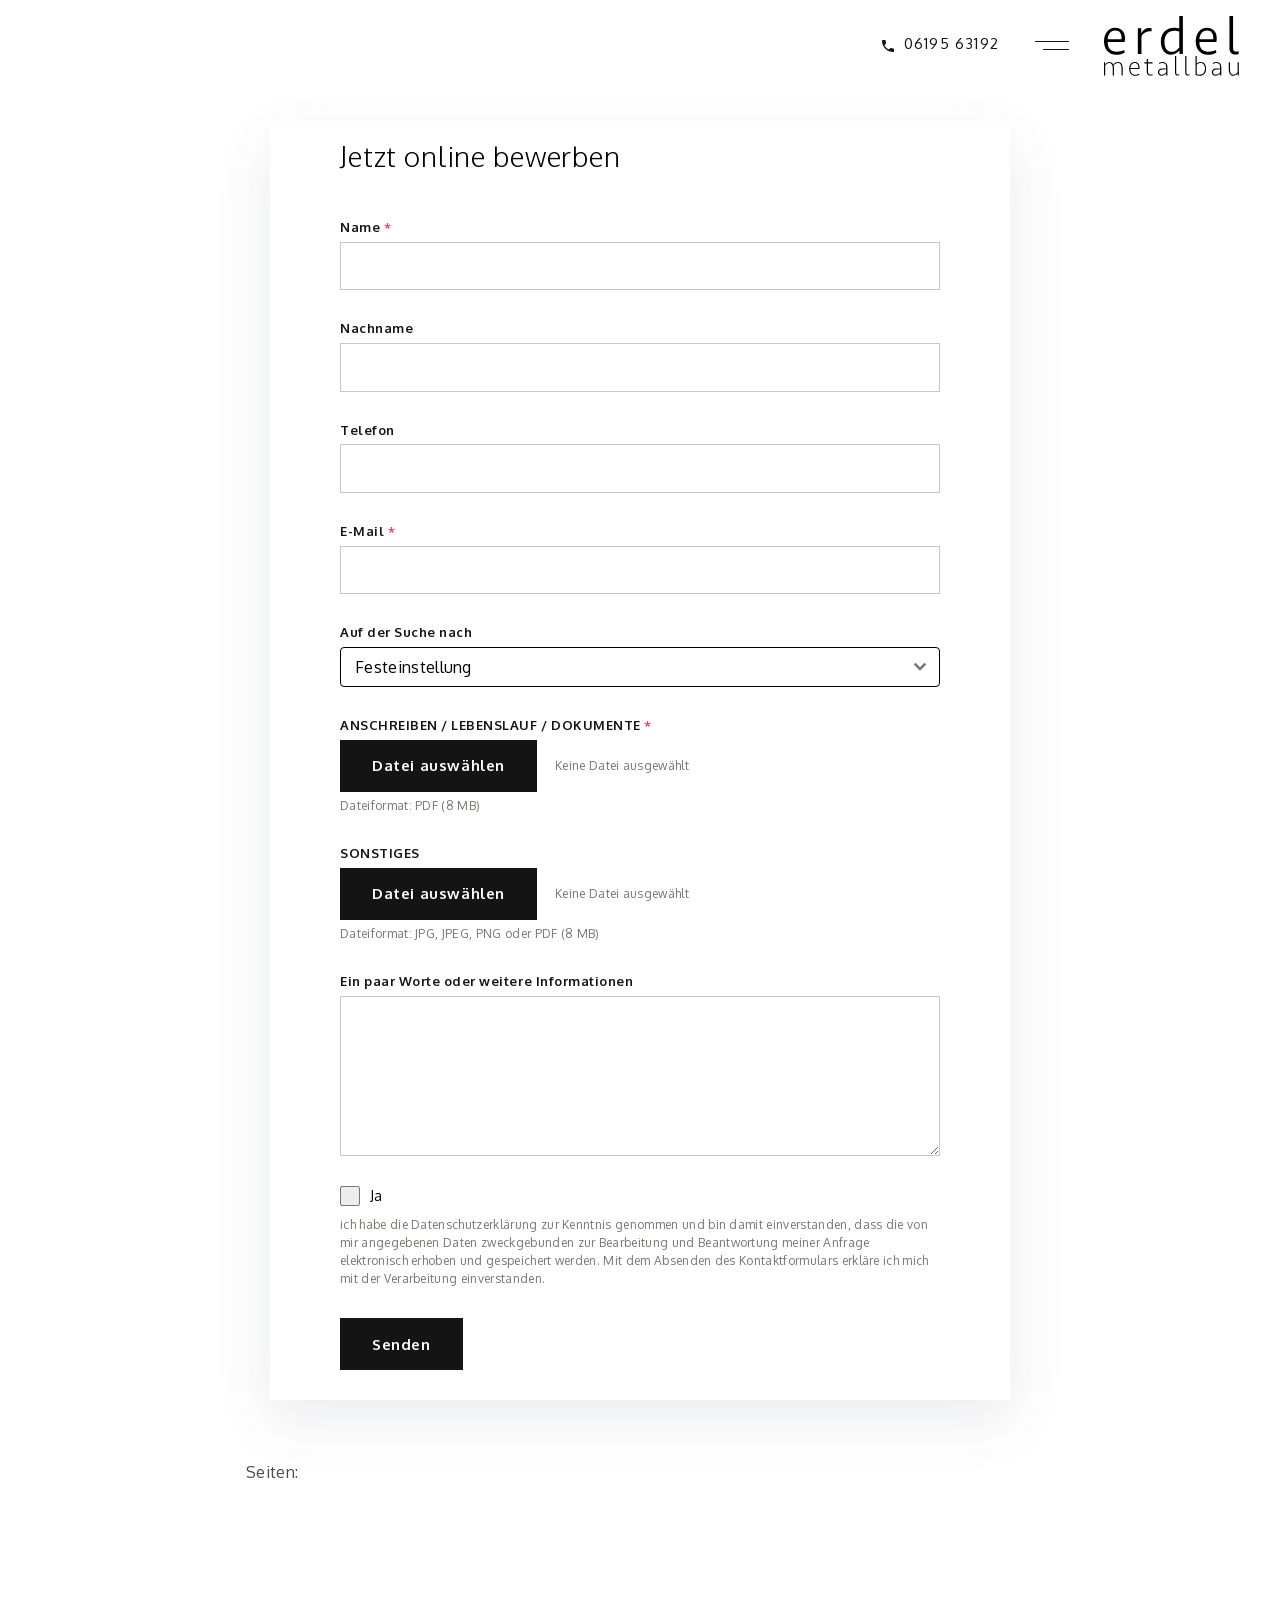
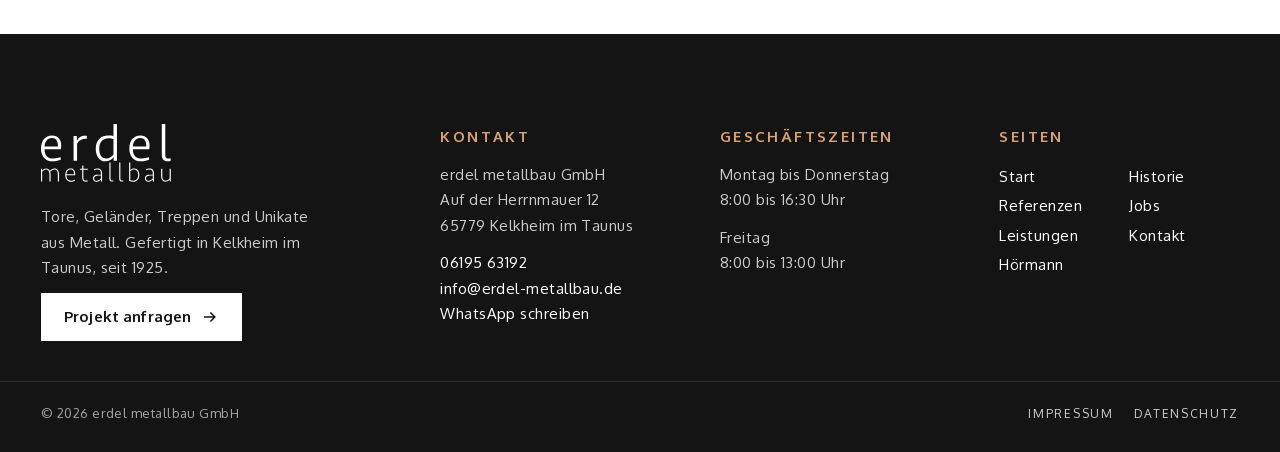
==== bewerbungsformular/index.html @ 53ce4361 "Lesbarkeit, Hover und Ladeverhalten geprüft und korrigiert - Kein Blau mehr: eigene Link-/Hoverfarbe" ====
<!doctype html>
<html lang="de">
<head>
    <meta charset="UTF-8">
    <meta name="viewport" content="width=device-width, initial-scale=1">
    <!-- Tile -->
    <!-- Favicon -->
    <link href="../favicon.ico" rel="icon" />
        <title>Bewerbungsformular &#8211; Erdel Metallbau</title>
<meta name='robots' content='noindex, nofollow' />
<style id="wp-img-auto-sizes-contain-inline-css">
img:is([sizes=auto i],[sizes^="auto," i]){contain-intrinsic-size:3000px 1500px}
/*# sourceURL=wp-img-auto-sizes-contain-inline-css */
</style>
<style id="wp-emoji-styles-inline-css">

	img.wp-smiley, img.emoji {
		display: inline !important;
		border: none !important;
		box-shadow: none !important;
		height: 1em !important;
		width: 1em !important;
		margin: 0 0.07em !important;
		vertical-align: -0.1em !important;
		background: none !important;
		padding: 0 !important;
	}
/*# sourceURL=wp-emoji-styles-inline-css */
</style>
<style id="wp-block-library-inline-css">
:root{--wp-block-synced-color:#7a00df;--wp-block-synced-color--rgb:122,0,223;--wp-bound-block-color:var(--wp-block-synced-color);--wp-editor-canvas-background:#ddd;--wp-admin-theme-color:#007cba;--wp-admin-theme-color--rgb:0,124,186;--wp-admin-theme-color-darker-10:#006ba1;--wp-admin-theme-color-darker-10--rgb:0,107,160.5;--wp-admin-theme-color-darker-20:#005a87;--wp-admin-theme-color-darker-20--rgb:0,90,135;--wp-admin-border-width-focus:2px}@media (min-resolution:192dpi){:root{--wp-admin-border-width-focus:1.5px}}.wp-element-button{cursor:pointer}:root .has-very-light-gray-background-color{background-color:#eee}:root .has-very-dark-gray-background-color{background-color:#313131}:root .has-very-light-gray-color{color:#eee}:root .has-very-dark-gray-color{color:#313131}:root .has-vivid-green-cyan-to-vivid-cyan-blue-gradient-background{background:linear-gradient(135deg,#00d084,#0693e3)}:root .has-purple-crush-gradient-background{background:linear-gradient(135deg,#34e2e4,#4721fb 50%,#ab1dfe)}:root .has-hazy-dawn-gradient-background{background:linear-gradient(135deg,#faaca8,#dad0ec)}:root .has-subdued-olive-gradient-background{background:linear-gradient(135deg,#fafae1,#67a671)}:root .has-atomic-cream-gradient-background{background:linear-gradient(135deg,#fdd79a,#004a59)}:root .has-nightshade-gradient-background{background:linear-gradient(135deg,#330968,#31cdcf)}:root .has-midnight-gradient-background{background:linear-gradient(135deg,#020381,#2874fc)}:root{--wp--preset--font-size--normal:16px;--wp--preset--font-size--huge:42px}.has-regular-font-size{font-size:1em}.has-larger-font-size{font-size:2.625em}.has-normal-font-size{font-size:var(--wp--preset--font-size--normal)}.has-huge-font-size{font-size:var(--wp--preset--font-size--huge)}:root .has-text-align-center{text-align:center}:root .has-text-align-left{text-align:left}:root .has-text-align-right{text-align:right}.has-fit-text{white-space:nowrap!important}#end-resizable-editor-section{display:none}.aligncenter{clear:both}.items-justified-left{justify-content:flex-start}.items-justified-center{justify-content:center}.items-justified-right{justify-content:flex-end}.items-justified-space-between{justify-content:space-between}.screen-reader-text{word-wrap:normal!important;border:0;clip-path:inset(50%);height:1px;margin:-1px;overflow:hidden;padding:0;position:absolute;width:1px;word-break:normal!important}.screen-reader-text:focus{background-color:#ddd;clip-path:none;color:#444;display:block;font-size:1em;height:auto;left:5px;line-height:normal;padding:15px 23px 14px;text-decoration:none;top:5px;width:auto;z-index:100000}html :where(.has-border-color){border-style:solid}html :where([style^=border-color],[style*=";border-color"],[style*="; border-color"]){border-style:solid}html :where([style^=border-top-color],[style*=";border-top-color"],[style*="; border-top-color"]){border-top-style:solid}html :where([style^=border-right-color],[style*=";border-right-color"],[style*="; border-right-color"]){border-right-style:solid}html :where([style^=border-bottom-color],[style*=";border-bottom-color"],[style*="; border-bottom-color"]){border-bottom-style:solid}html :where([style^=border-left-color],[style*=";border-left-color"],[style*="; border-left-color"]){border-left-style:solid}html :where([style^=border-width],[style*=";border-width"],[style*="; border-width"]){border-style:solid}html :where([style^=border-top-width],[style*=";border-top-width"],[style*="; border-top-width"]){border-top-style:solid}html :where([style^=border-right-width],[style*=";border-right-width"],[style*="; border-right-width"]){border-right-style:solid}html :where([style^=border-bottom-width],[style*=";border-bottom-width"],[style*="; border-bottom-width"]){border-bottom-style:solid}html :where([style^=border-left-width],[style*=";border-left-width"],[style*="; border-left-width"]){border-left-style:solid}html :where(img[class*=wp-image-]){height:auto;max-width:100%}:where(figure){margin:0 0 1em}html :where(.is-position-sticky){--wp-admin--admin-bar--position-offset:var(--wp-admin--admin-bar--height,0px)}@media screen and (max-width:600px){html :where(.is-position-sticky){--wp-admin--admin-bar--position-offset:0px}}

/*# sourceURL=/wp-includes/css/dist/block-library/common.min.css */
</style>
<style id="classic-theme-styles-inline-css">
/*! This file is auto-generated */
.wp-block-button__link{color:#fff;background-color:#32373c;border-radius:9999px;box-shadow:none;text-decoration:none;padding:calc(.667em + 2px) calc(1.333em + 2px);font-size:1.125em}.wp-block-file__button{background:#32373c;color:#fff;text-decoration:none}
/*# sourceURL=/wp-includes/css/classic-themes.min.css */
</style>

<style id="global-styles-inline-css">
:root{--wp--preset--aspect-ratio--square: 1;--wp--preset--aspect-ratio--4-3: 4/3;--wp--preset--aspect-ratio--3-4: 3/4;--wp--preset--aspect-ratio--3-2: 3/2;--wp--preset--aspect-ratio--2-3: 2/3;--wp--preset--aspect-ratio--16-9: 16/9;--wp--preset--aspect-ratio--9-16: 9/16;--wp--preset--color--black: #000000;--wp--preset--color--cyan-bluish-gray: #abb8c3;--wp--preset--color--white: #ffffff;--wp--preset--color--pale-pink: #f78da7;--wp--preset--color--vivid-red: #cf2e2e;--wp--preset--color--luminous-vivid-orange: #ff6900;--wp--preset--color--luminous-vivid-amber: #fcb900;--wp--preset--color--light-green-cyan: #7bdcb5;--wp--preset--color--vivid-green-cyan: #00d084;--wp--preset--color--pale-cyan-blue: #8ed1fc;--wp--preset--color--vivid-cyan-blue: #0693e3;--wp--preset--color--vivid-purple: #9b51e0;--wp--preset--gradient--vivid-cyan-blue-to-vivid-purple: linear-gradient(135deg,rgb(6,147,227) 0%,rgb(155,81,224) 100%);--wp--preset--gradient--light-green-cyan-to-vivid-green-cyan: linear-gradient(135deg,rgb(122,220,180) 0%,rgb(0,208,130) 100%);--wp--preset--gradient--luminous-vivid-amber-to-luminous-vivid-orange: linear-gradient(135deg,rgb(252,185,0) 0%,rgb(255,105,0) 100%);--wp--preset--gradient--luminous-vivid-orange-to-vivid-red: linear-gradient(135deg,rgb(255,105,0) 0%,rgb(207,46,46) 100%);--wp--preset--gradient--very-light-gray-to-cyan-bluish-gray: linear-gradient(135deg,rgb(238,238,238) 0%,rgb(169,184,195) 100%);--wp--preset--gradient--cool-to-warm-spectrum: linear-gradient(135deg,rgb(74,234,220) 0%,rgb(151,120,209) 20%,rgb(207,42,186) 40%,rgb(238,44,130) 60%,rgb(251,105,98) 80%,rgb(254,248,76) 100%);--wp--preset--gradient--blush-light-purple: linear-gradient(135deg,rgb(255,206,236) 0%,rgb(152,150,240) 100%);--wp--preset--gradient--blush-bordeaux: linear-gradient(135deg,rgb(254,205,165) 0%,rgb(254,45,45) 50%,rgb(107,0,62) 100%);--wp--preset--gradient--luminous-dusk: linear-gradient(135deg,rgb(255,203,112) 0%,rgb(199,81,192) 50%,rgb(65,88,208) 100%);--wp--preset--gradient--pale-ocean: linear-gradient(135deg,rgb(255,245,203) 0%,rgb(182,227,212) 50%,rgb(51,167,181) 100%);--wp--preset--gradient--electric-grass: linear-gradient(135deg,rgb(202,248,128) 0%,rgb(113,206,126) 100%);--wp--preset--gradient--midnight: linear-gradient(135deg,rgb(2,3,129) 0%,rgb(40,116,252) 100%);--wp--preset--font-size--small: 13px;--wp--preset--font-size--medium: 20px;--wp--preset--font-size--large: 36px;--wp--preset--font-size--x-large: 42px;--wp--preset--spacing--20: 0.44rem;--wp--preset--spacing--30: 0.67rem;--wp--preset--spacing--40: 1rem;--wp--preset--spacing--50: 1.5rem;--wp--preset--spacing--60: 2.25rem;--wp--preset--spacing--70: 3.38rem;--wp--preset--spacing--80: 5.06rem;--wp--preset--shadow--natural: 6px 6px 9px rgba(0, 0, 0, 0.2);--wp--preset--shadow--deep: 12px 12px 50px rgba(0, 0, 0, 0.4);--wp--preset--shadow--sharp: 6px 6px 0px rgba(0, 0, 0, 0.2);--wp--preset--shadow--outlined: 6px 6px 0px -3px rgb(255, 255, 255), 6px 6px rgb(0, 0, 0);--wp--preset--shadow--crisp: 6px 6px 0px rgb(0, 0, 0);}.wp-block-button{--wp--preset--dimension--25: 25%;--wp--preset--dimension--50: 50%;--wp--preset--dimension--75: 75%;--wp--preset--dimension--100: 100%;}:where(body) { margin: 0; }:where(.is-layout-flex){gap: 0.5em;}:where(.is-layout-grid){gap: 0.5em;}body .is-layout-flex{display: flex;}.is-layout-flex{flex-wrap: wrap;align-items: center;}.is-layout-flex > :is(*, div){margin: 0;}body .is-layout-grid{display: grid;}.is-layout-grid > :is(*, div){margin: 0;}body{padding-top: 0px;padding-right: 0px;padding-bottom: 0px;padding-left: 0px;}:root :where(.wp-element-button, .wp-block-button__link){background-color: #32373c;border-width: 0;color: #fff;font-family: inherit;font-size: inherit;font-style: inherit;font-weight: inherit;letter-spacing: inherit;line-height: inherit;padding-top: calc(0.667em + 2px);padding-right: calc(1.333em + 2px);padding-bottom: calc(0.667em + 2px);padding-left: calc(1.333em + 2px);text-decoration: none;text-transform: inherit;}.has-black-color{color: var(--wp--preset--color--black) !important;}.has-cyan-bluish-gray-color{color: var(--wp--preset--color--cyan-bluish-gray) !important;}.has-white-color{color: var(--wp--preset--color--white) !important;}.has-pale-pink-color{color: var(--wp--preset--color--pale-pink) !important;}.has-vivid-red-color{color: var(--wp--preset--color--vivid-red) !important;}.has-luminous-vivid-orange-color{color: var(--wp--preset--color--luminous-vivid-orange) !important;}.has-luminous-vivid-amber-color{color: var(--wp--preset--color--luminous-vivid-amber) !important;}.has-light-green-cyan-color{color: var(--wp--preset--color--light-green-cyan) !important;}.has-vivid-green-cyan-color{color: var(--wp--preset--color--vivid-green-cyan) !important;}.has-pale-cyan-blue-color{color: var(--wp--preset--color--pale-cyan-blue) !important;}.has-vivid-cyan-blue-color{color: var(--wp--preset--color--vivid-cyan-blue) !important;}.has-vivid-purple-color{color: var(--wp--preset--color--vivid-purple) !important;}.has-black-background-color{background-color: var(--wp--preset--color--black) !important;}.has-cyan-bluish-gray-background-color{background-color: var(--wp--preset--color--cyan-bluish-gray) !important;}.has-white-background-color{background-color: var(--wp--preset--color--white) !important;}.has-pale-pink-background-color{background-color: var(--wp--preset--color--pale-pink) !important;}.has-vivid-red-background-color{background-color: var(--wp--preset--color--vivid-red) !important;}.has-luminous-vivid-orange-background-color{background-color: var(--wp--preset--color--luminous-vivid-orange) !important;}.has-luminous-vivid-amber-background-color{background-color: var(--wp--preset--color--luminous-vivid-amber) !important;}.has-light-green-cyan-background-color{background-color: var(--wp--preset--color--light-green-cyan) !important;}.has-vivid-green-cyan-background-color{background-color: var(--wp--preset--color--vivid-green-cyan) !important;}.has-pale-cyan-blue-background-color{background-color: var(--wp--preset--color--pale-cyan-blue) !important;}.has-vivid-cyan-blue-background-color{background-color: var(--wp--preset--color--vivid-cyan-blue) !important;}.has-vivid-purple-background-color{background-color: var(--wp--preset--color--vivid-purple) !important;}.has-black-border-color{border-color: var(--wp--preset--color--black) !important;}.has-cyan-bluish-gray-border-color{border-color: var(--wp--preset--color--cyan-bluish-gray) !important;}.has-white-border-color{border-color: var(--wp--preset--color--white) !important;}.has-pale-pink-border-color{border-color: var(--wp--preset--color--pale-pink) !important;}.has-vivid-red-border-color{border-color: var(--wp--preset--color--vivid-red) !important;}.has-luminous-vivid-orange-border-color{border-color: var(--wp--preset--color--luminous-vivid-orange) !important;}.has-luminous-vivid-amber-border-color{border-color: var(--wp--preset--color--luminous-vivid-amber) !important;}.has-light-green-cyan-border-color{border-color: var(--wp--preset--color--light-green-cyan) !important;}.has-vivid-green-cyan-border-color{border-color: var(--wp--preset--color--vivid-green-cyan) !important;}.has-pale-cyan-blue-border-color{border-color: var(--wp--preset--color--pale-cyan-blue) !important;}.has-vivid-cyan-blue-border-color{border-color: var(--wp--preset--color--vivid-cyan-blue) !important;}.has-vivid-purple-border-color{border-color: var(--wp--preset--color--vivid-purple) !important;}.has-vivid-cyan-blue-to-vivid-purple-gradient-background{background: var(--wp--preset--gradient--vivid-cyan-blue-to-vivid-purple) !important;}.has-light-green-cyan-to-vivid-green-cyan-gradient-background{background: var(--wp--preset--gradient--light-green-cyan-to-vivid-green-cyan) !important;}.has-luminous-vivid-amber-to-luminous-vivid-orange-gradient-background{background: var(--wp--preset--gradient--luminous-vivid-amber-to-luminous-vivid-orange) !important;}.has-luminous-vivid-orange-to-vivid-red-gradient-background{background: var(--wp--preset--gradient--luminous-vivid-orange-to-vivid-red) !important;}.has-very-light-gray-to-cyan-bluish-gray-gradient-background{background: var(--wp--preset--gradient--very-light-gray-to-cyan-bluish-gray) !important;}.has-cool-to-warm-spectrum-gradient-background{background: var(--wp--preset--gradient--cool-to-warm-spectrum) !important;}.has-blush-light-purple-gradient-background{background: var(--wp--preset--gradient--blush-light-purple) !important;}.has-blush-bordeaux-gradient-background{background: var(--wp--preset--gradient--blush-bordeaux) !important;}.has-luminous-dusk-gradient-background{background: var(--wp--preset--gradient--luminous-dusk) !important;}.has-pale-ocean-gradient-background{background: var(--wp--preset--gradient--pale-ocean) !important;}.has-electric-grass-gradient-background{background: var(--wp--preset--gradient--electric-grass) !important;}.has-midnight-gradient-background{background: var(--wp--preset--gradient--midnight) !important;}.has-small-font-size{font-size: var(--wp--preset--font-size--small) !important;}.has-medium-font-size{font-size: var(--wp--preset--font-size--medium) !important;}.has-large-font-size{font-size: var(--wp--preset--font-size--large) !important;}.has-x-large-font-size{font-size: var(--wp--preset--font-size--x-large) !important;}
/*# sourceURL=global-styles-inline-css */
</style>

<link rel='stylesheet' id='wp-style-css' href='../wp-content/themes/erdel/assets/styles/style.min.css' media='all' />
<meta name="generator" content="WordPress 7.1.3" />

<link rel='stylesheet' id='forminator-module-css-700-css' href='../wp-content/uploads/forminator/css/style-700.css' media='all' />
<link rel='stylesheet' id='forminator-icons-css' href='../wp-content/plugins/forminator/assets/forminator-ui/css/forminator-icons.min.css' media='all' />
<link rel='stylesheet' id='forminator-utilities-css' href='../wp-content/plugins/forminator/assets/forminator-ui/css/src/forminator-utilities.min.css' media='all' />
<link rel='stylesheet' id='forminator-grid-default-css' href='../wp-content/plugins/forminator/assets/forminator-ui/css/src/grid/forminator-grid.open.min.css' media='all' />
<link rel='stylesheet' id='forminator-forms-default-base-css' href='../wp-content/plugins/forminator/assets/forminator-ui/css/src/form/forminator-form-default.base.min.css' media='all' />
<link rel='stylesheet' id='forminator-forms-default-select2-css' href='../wp-content/plugins/forminator/assets/forminator-ui/css/src/form/forminator-form-default.select2.min.css' media='all' />
<link rel='stylesheet' id='forminator-forms-default-full-css' href='../wp-content/plugins/forminator/assets/forminator-ui/css/src/form/forminator-form-default.full.min.css' media='all' />
<link rel='stylesheet' id='intlTelInput-forminator-css-css' href='../wp-content/plugins/forminator/assets/css/intlTelInput.min.css' media='all' />
<link rel='stylesheet' id='buttons-css' href='../wp-includes/css/buttons.min.css' media='all' />

<link rel="preload" href="../nxm/fonts/oxygen-300-latin.woff2" as="font" type="font/woff2" crossorigin>
<link rel="preload" href="../nxm/fonts/oxygen-400-latin.woff2" as="font" type="font/woff2" crossorigin>
<link rel="preload" href="../nxm/fonts/oxygen-700-latin.woff2" as="font" type="font/woff2" crossorigin>
<link rel="stylesheet" href="../nxm/nxm.css?v=34">
<meta name="theme-color" content="#141414">
</head>
<body class="nxm-nohero wp-singular page-template page-template-page-blank-with-container page-template-page-blank-with-container-php page page-id-701 wp-theme-erdel">
        <div id="page" class="site">
        <!-- nxm:header -->
<a class="nxm-skip" href="#content">Zum Inhalt springen</a>
<header class="nxm-head" id="nxm-head">
  <div class="nxm-head__right">
    <a class="nxm-head__tel" href="tel:+49619563192"><svg viewBox="0 0 24 24" aria-hidden="true"><path d="M6.6 10.8a15.1 15.1 0 0 0 6.6 6.6l2.2-2.2c.3-.3.7-.4 1-.2 1.1.4 2.3.6 3.6.6.6 0 1 .4 1 1V20c0 .6-.4 1-1 1A17 17 0 0 1 3 4c0-.6.4-1 1-1h3.5c.6 0 1 .4 1 1 0 1.3.2 2.5.6 3.6.1.3 0 .7-.2 1l-2.3 2.2z"/></svg><span>06195&nbsp;63192</span></a>
    <button class="nxm-burger" type="button" aria-expanded="false" aria-controls="nxm-menu" aria-label="Menü öffnen">
      <span class="nxm-burger__icon" aria-hidden="true"><i></i><i></i></span>
    </button>
    <a class="nxm-head__logo" href="../" aria-label="erdel metallbau – zur Startseite">
      <img src="../wp-content/themes/erdel/assets/images/logo.svg" alt="erdel metallbau" width="170" height="52">
    </a>
  </div>
</header>
<div class="nxm-menu" id="nxm-menu" role="dialog" aria-modal="true" aria-label="Hauptmenü" aria-hidden="true">
  <div class="nxm-menu__bg" aria-hidden="true"><img src="../wp-content/uploads/2022/07/header.jpg" alt="" decoding="async" data-nxm-img="0" class=is-active><img src="../nxm/img/zaun-lamellen.jpg" alt="" decoding="async" data-nxm-img="1"><img src="../nxm/img/tor-anthrazit.jpg" alt="" decoding="async" data-nxm-img="2"><img src="../wp-content/uploads/2022/10/garagentor-garage-metallbau-erdel-hoermann.jpg" alt="" decoding="async" data-nxm-img="3"><img src="../nxm/img/weltkugel.jpg" alt="" decoding="async" data-nxm-img="4"><img src="../wp-content/uploads/2022/09/erdel-metallbau-background-mitarbeiter.jpg" alt="" decoding="async" data-nxm-img="5"><img src="../nxm/img/haus-terrasse.jpg" alt="" decoding="async" data-nxm-img="6"></div>
  <div class="nxm-menu__inner">
    <nav class="nxm-menu__nav" aria-label="Hauptnavigation"><ul><li style="--i:0"><a href="../" data-nxm-img="0">Start</a></li><li style="--i:1"><a href="../referenzen/" data-nxm-img="1">Referenzen</a></li><li style="--i:2"><a href="../leistungen/" data-nxm-img="2">Leistungen</a></li><li style="--i:3"><a href="../hoermann/" data-nxm-img="3">Hörmann</a></li><li style="--i:4"><a href="../historie/" data-nxm-img="4">Historie</a></li><li style="--i:5"><a href="../jobs/" data-nxm-img="5">Jobs</a></li><li style="--i:6"><a href="../kontakt/" data-nxm-img="6">Kontakt</a></li></ul></nav>
    <a class="nxm-menu__cta" href="../kontakt/"><span aria-hidden="true">&gt;</span> Kontaktformular</a>
  </div>
  <div class="nxm-menu__foot">
    <p>Auf der Herrnmauer 12, 65779 Kelkheim im Taunus<br>
      <a href="tel:+49619563192">+49 (0)&nbsp;6195-63192</a> · <a href="mailto:info@erdel-metallbau.de">info@erdel-metallbau.de</a> · <a href="https://wa.me/49619563192" target="_blank" rel="noopener">WhatsApp</a></p>
    <p class="nxm-menu__legal"><a href="../impressum/">Impressum</a><a href="../datenschutzerklaerung/">Datenschutz</a></p>
  </div>
  <p class="nxm-menu__claim" aria-hidden="true">geradlinig<br>modern<br>individuell</p>
</div>
<!-- /nxm:header -->
<div id="content" class="site-content container py-5 mt-5">
    <div id="content-main" class="site-main">
                <main id="main" class="main-content">
            <div class="main-body">
                                <div class="container-fluid no-background-color">
	<div class="container forms">
        <div class="row">
            <div class="col-12">
                <div class="content-width-100 content-align-left content-border">
                    <h2 class="no-background-color">Jetzt online&nbsp;bewerben</h2><div class="forminator-ui forminator-custom-form forminator-custom-form-700 forminator-design--default  forminator_ajax" data-forminator-render="0" data-form="forminator-module-700" data-uid="6ad1bf1f78fe2"><br/></div><form
				id="forminator-module-700"
				class="forminator-ui forminator-custom-form forminator-custom-form-700 forminator-design--default  forminator_ajax"
				method="post"
				data-forminator-render="0"
				data-form-id="700"
				
				data-design="default"
				
				
				
				data-grid="open"
				enctype="multipart/form-data"
				
				style="display: none;"
				
				data-uid="6ad1bf1f78fe2"
			><div class="forminator-response-message forminator-error" aria-hidden="true"></div><div class="forminator-row"><div id="name-1" class="forminator-col forminator-col-12 "><div class="forminator-field"><label for="forminator-field-name-1_6ad1bf1f78fe2" class="forminator-label">Name <span class="forminator-required">*</span></label><input type="text" name="name-1" value="" placeholder="" id="forminator-field-name-1_6ad1bf1f78fe2" class="forminator-input forminator-name--field" aria-required="true" /></div></div></div><div class="forminator-row"><div id="name-2" class="forminator-col forminator-col-12 "><div class="forminator-field"><label for="forminator-field-name-2_6ad1bf1f78fe2" class="forminator-label">Nachname</label><input type="text" name="name-2" value="" placeholder="" id="forminator-field-name-2_6ad1bf1f78fe2" class="forminator-input forminator-name--field" aria-required="false" /></div></div></div><div class="forminator-row"><div id="phone-1" class="forminator-col forminator-col-12 "><div class="forminator-field"><label for="forminator-field-phone-1_6ad1bf1f78fe2" class="forminator-label">Telefon</label><input type="text" name="phone-1" value="" placeholder="" id="forminator-field-phone-1_6ad1bf1f78fe2" class="forminator-input forminator-field--phone" data-required="" aria-required="false" autocomplete="off" /></div></div></div><div class="forminator-row"><div id="email-1" class="forminator-col forminator-col-12 "><div class="forminator-field"><label for="forminator-field-email-1_6ad1bf1f78fe2" class="forminator-label">E-Mail <span class="forminator-required">*</span></label><input type="email" name="email-1" value="" placeholder="" id="forminator-field-email-1_6ad1bf1f78fe2" class="forminator-input forminator-email--field" data-required="true" aria-required="true" /></div></div></div><div class="forminator-row"><div id="select-1" class="forminator-col forminator-col-12 "><div class="forminator-field"><label for="forminator-form-700__field--select-1_6ad1bf1f78fe2-label" class="forminator-label">Auf der Suche nach</label><select id="forminator-form-700__field--select-1_6ad1bf1f78fe2" class="forminator-select--field forminator-select2" data-required="" name="select-1" data-default-value="Festeinstellung" data-placeholder="" data-search="false" aria-describedby="forminator-form-700__field--select-1_6ad1bf1f78fe2-description"><option value="Festeinstellung" selected="selected" data-calculation="0">Festeinstellung</option><option value="Prakitkum"  data-calculation="0">Prakitkum</option><option value="Nebentätigkeit"  data-calculation="0">Nebentätigkeit</option><option value="Ausbildung"  data-calculation="0">Ausbildung</option></select></div></div></div><div class="forminator-row"><div id="upload-1" class="forminator-col forminator-col-12 "><div class="forminator-field"><label for="forminator-field-upload-1_6ad1bf1f78fe2" class="forminator-label">ANSCHREIBEN / LEBENSLAUF / DOKUMENTE <span class="forminator-required">*</span></label><div class="forminator-file-upload " data-element="upload-1_6ad1bf1f78fe2" aria-describedby="forminator-field-upload-1_6ad1bf1f78fe2-description"><input type="file" name="upload-1" id="forminator-field-upload-1_6ad1bf1f78fe2" class="forminator-input-file-required do-validate" accept=".webp,.jpg,.jpeg,.jpe,.png,.pdf,.zip"><button id="forminator-field-upload-1_6ad1bf1f78fe2_button" class="forminator-button forminator-button-upload" data-id="forminator-field-upload-1_6ad1bf1f78fe2">Datei auswählen</button><span data-empty-text="Keine Datei ausgewählt">Keine Datei&nbsp;ausgewählt</span><button class="forminator-button-delete" style="display: none;"><i class="forminator-icon-close" aria-hidden="true"></i><span class="forminator-screen-reader-only">Hochgeladene Datei&nbsp;löschen</span></button></div><span id="forminator-field-upload-1_6ad1bf1f78fe2-description" class="forminator-description">Dateiformat: PDF (8&nbsp;MB)</span></div></div></div><div class="forminator-row"><div id="upload-2" class="forminator-col forminator-col-12 "><div class="forminator-field"><label for="forminator-field-upload-2_6ad1bf1f78fe2" class="forminator-label">SONSTIGES</label><div class="forminator-file-upload " data-element="upload-2_6ad1bf1f78fe2" aria-describedby="forminator-field-upload-2_6ad1bf1f78fe2-description"><input type="file" name="upload-2" id="forminator-field-upload-2_6ad1bf1f78fe2" class="forminator-input-file" accept=".webp,.jpg,.jpeg,.jpe,.png,.zip,.pdf"><button id="forminator-field-upload-2_6ad1bf1f78fe2_button" class="forminator-button forminator-button-upload" data-id="forminator-field-upload-2_6ad1bf1f78fe2">Datei auswählen</button><span data-empty-text="Keine Datei ausgewählt">Keine Datei&nbsp;ausgewählt</span><button class="forminator-button-delete" style="display: none;"><i class="forminator-icon-close" aria-hidden="true"></i><span class="forminator-screen-reader-only">Hochgeladene Datei&nbsp;löschen</span></button></div><span id="forminator-field-upload-2_6ad1bf1f78fe2-description" class="forminator-description">Dateiformat: JPG, JPEG, PNG oder PDF (8&nbsp;MB)</span></div></div></div><div class="forminator-row"><div id="textarea-1" class="forminator-col forminator-col-12 "><div class="forminator-field"><label for="forminator-field-textarea-1_6ad1bf1f78fe2" class="forminator-label">Ein paar Worte oder weitere Informationen</label><textarea name="textarea-1" placeholder="" id="forminator-field-textarea-1_6ad1bf1f78fe2" class="forminator-textarea" rows="6" style="min-height:140px;" ></textarea></div></div></div><div class="forminator-row"><div id="checkbox-1" class="forminator-col forminator-col-12 "><div role="group" class="forminator-field required" aria-labelledby="forminator-checkbox-group-6ad1bf1f78fe2-label"><label for="forminator-field-checkbox-1-1-6ad1bf1f78fe2" class="forminator-checkbox" title="Ja"><input type="checkbox" name="checkbox-1[]" value="Ja" id="forminator-field-checkbox-1-1-6ad1bf1f78fe2" data-calculation="0"  aria-describedby="forminator-field-checkbox-1-6ad1bf1f78fe2-description"/><span class="forminator-checkbox-box" aria-hidden="true"></span><span class="forminator-checkbox-label">Ja</span></label><span id="forminator-field-checkbox-1-6ad1bf1f78fe2-description" class="forminator-description">ich habe die Datenschutzerklärung zur Kenntnis genommen und bin damit einverstanden, dass die von mir angegebenen Daten zweckgebunden zur Bearbeitung und Beantwortung meiner Anfrage elektronisch erhoben und gespeichert werden. Mit dem Absenden des Kontaktformulars erkläre ich mich mit der Verarbeitung einverstanden.</span></div></div></div><input type="hidden" name="referer_url" value="../jobs/index.html" /><div class="forminator-row forminator-row-last"><div class="forminator-col"><div class="forminator-field"><button class="forminator-button forminator-button-submit">Senden</button></div></div></div><input type="hidden" id="forminator_nonce" name="forminator_nonce" value="e849eeb2f9" /><input type="hidden" name="_wp_http_referer" value="/bewerbungsformular/" /><input type="hidden" name="form_id" value="700"><input type="hidden" name="page_id" value="701"><input type="hidden" name="form_type" value="default"><input type="hidden" name="current_url" value="../jobs/index.html"><input type="hidden" name="render_id" value="0"><input type="hidden" name="action" value="forminator_submit_form_custom-forms"></form>                </div>
            </div>
        </div>
	</div>
</div>                Seiten:            </div>
        </main>
    </div>
</div>
        <!-- nxm:footer -->
<footer class="nxm-foot">
  <div class="nxm-foot__inner">
    <div class="nxm-foot__brand">
      <img src="../wp-content/themes/erdel/assets/images/logo.svg" alt="erdel metallbau" width="190" height="58" loading="lazy">
      <p>Tore, Geländer, Treppen und Unikate aus Metall. Gefertigt in Kelkheim im Taunus, seit&nbsp;1925.</p>
      <a class="nxm-btn nxm-btn--light" href="../kontakt/">Projekt anfragen <svg viewBox="0 0 24 24" aria-hidden="true"><path d="M13.2 5.3 19.9 12l-6.7 6.7-1.4-1.4 4.3-4.3H4v-2h12.1l-4.3-4.3z"/></svg></a>
    </div>
    <div class="nxm-foot__col">
      <p class="nxm-eyebrow">Kontakt</p>
      <address>erdel metallbau GmbH<br>Auf der Herrnmauer 12<br>65779 Kelkheim im Taunus</address>
      <a href="tel:+49619563192">06195&nbsp;63192</a><br>
      <a href="mailto:info@erdel-metallbau.de">info@erdel-metallbau.de</a><br>
      <a href="https://wa.me/49619563192" target="_blank" rel="noopener">WhatsApp schreiben</a>
    </div>
    <div class="nxm-foot__col">
      <p class="nxm-eyebrow">Geschäftszeiten</p>
      <p>Montag bis Donnerstag<br>8:00 bis 16:30&nbsp;Uhr</p>
      <p>Freitag<br>8:00 bis 13:00&nbsp;Uhr</p>
    </div>
    <div class="nxm-foot__col">
      <p class="nxm-eyebrow">Seiten</p>
      <ul><li><a href="../">Start</a></li><li><a href="../referenzen/">Referenzen</a></li><li><a href="../leistungen/">Leistungen</a></li><li><a href="../hoermann/">Hörmann</a></li><li><a href="../historie/">Historie</a></li><li><a href="../jobs/">Jobs</a></li><li><a href="../kontakt/">Kontakt</a></li></ul>
    </div>
  </div>
  <div class="nxm-foot__bar">
    <span>© 2026 erdel metallbau&nbsp;GmbH</span>
    <span><a href="../impressum/">Impressum</a><a href="../datenschutzerklaerung/">Datenschutz</a></span>
  </div>
</footer>
<!-- /nxm:footer -->
<!-- nxm:actions -->
<nav class="nxm-actions" aria-label="Schnellkontakt">
  <a href="tel:+49619563192"><svg viewBox="0 0 24 24" aria-hidden="true"><path d="M6.6 10.8a15.1 15.1 0 0 0 6.6 6.6l2.2-2.2c.3-.3.7-.4 1-.2 1.1.4 2.3.6 3.6.6.6 0 1 .4 1 1V20c0 .6-.4 1-1 1A17 17 0 0 1 3 4c0-.6.4-1 1-1h3.5c.6 0 1 .4 1 1 0 1.3.2 2.5.6 3.6.1.3 0 .7-.2 1l-2.3 2.2z"/></svg><span>Anrufen</span></a>
  <a href="https://wa.me/49619563192" target="_blank" rel="noopener"><svg viewBox="0 0 24 24" aria-hidden="true"><path d="M12 2a10 10 0 0 0-8.6 15.1L2 22l5-1.3A10 10 0 1 0 12 2zm0 18.2c-1.5 0-3-.4-4.3-1.2l-.3-.2-3 .8.8-2.9-.2-.3A8.2 8.2 0 1 1 12 20.2zm4.5-6.1c-.2-.1-1.5-.7-1.7-.8-.2-.1-.4-.1-.6.1l-.8 1c-.1.2-.3.2-.5.1a6.7 6.7 0 0 1-3.3-2.9c-.2-.4.2-.4.7-1.3.1-.2 0-.3 0-.4l-.8-1.8c-.2-.5-.4-.4-.6-.4h-.5a1 1 0 0 0-.7.3 3 3 0 0 0-.9 2.2c0 1.3.9 2.5 1 2.7.1.2 1.8 2.8 4.4 3.9 1.6.7 2.3.8 3.1.6.5-.1 1.5-.6 1.7-1.2.2-.6.2-1.1.2-1.2-.1-.1-.3-.2-.5-.3z"/></svg><span>WhatsApp</span></a>
  <a href="../kontakt/" class="is-primary"><svg viewBox="0 0 24 24" aria-hidden="true"><path d="M3 5h18c.6 0 1 .4 1 1v12c0 .6-.4 1-1 1H3a1 1 0 0 1-1-1V6c0-.6.4-1 1-1zm9 7.3L4 7.2V17h16V7.2l-8 5.1zM5.2 7l6.8 4.3L18.8 7H5.2z"/></svg><span>Anfrage</span></a>
</nav>
<!-- /nxm:actions -->
        <!--
        <a href="#" class="btn btn-primary shadow top-button position-fixed zi-1020">
            <i class="fa-solid icon-arrow-up2"></i><span class="visually-hidden-focusable">Nach&nbsp;oben</span>
        </a>
                -->
    </div>
    <script type="speculationrules">
{"prefetch":[{"source":"document","where":{"and":[{"href_matches":"/*"},{"not":{"href_matches":["/wp-*.php","/wp-admin/*","/wp-content/uploads/*","/wp-content/*","/wp-content/plugins/*","/wp-content/themes/erdel/*","/*\\?(.+)"]}},{"not":{"selector_matches":"a[rel~=\"nofollow\"]"}},{"not":{"selector_matches":".no-prefetch, .no-prefetch a"}}]},"eagerness":"conservative"}]}
</script>
<!-- nxm:theme-shim --><img class="navbar-brand img-fluid" src="../wp-content/themes/erdel/assets/images/logo.svg" alt="" hidden aria-hidden="true">
<script>/* Altes Theme-Skript erwartet Bootstrap-Offcanvas der früheren Navigation */ if(window.jQuery&&!jQuery.fn.offcanvas){jQuery.fn.offcanvas=function(){return this}}</script>
<script id="wp-scripts-js" src="../wp-content/themes/erdel/assets/scripts/script.min.js"></script>
<script>/* nxm: Offcanvas-Ersatz für die jQuery-Kopie des Themes */(function(j){if(j&&j.fn&&!j.fn.offcanvas){j.fn.offcanvas=function(){return this}}})(window.jQuery);(function(j){if(j&&j.fn&&!j.fn.offcanvas){j.fn.offcanvas=function(){return this}}})(window.$);</script>
<script id="jquery-core-js" src="../wp-includes/js/jquery/jquery.min.js"></script>
<script id="jquery-migrate-js" src="../wp-includes/js/jquery/jquery-migrate.min.js"></script>
<script id="forminator-select2-js" src="../wp-content/plugins/forminator/assets/forminator-ui/js/select2.full.min.js"></script>
<script id="forminator-jquery-validate-js" src="../wp-content/plugins/forminator/assets/js/library/jquery.validate.min.js"></script>
<script id="forminator-ui-js" src="../wp-content/plugins/forminator/assets/forminator-ui/js/forminator-form.min.js"></script>
<script id="forminator-front-scripts-js-extra">
var ForminatorFront = {"ajaxUrl":"https://relaunch.erdel-metallbau.de/wp-admin/admin-ajax.php","cform":{"processing":"Formular wird abgeschickt, bitte warten","error":"Bei der Verarbeitung des Formulars ist ein Fehler aufgetreten. Bitte versuche es erneut","upload_error":"Bei der Verarbeitung des Formulars ist ein Upload-Fehler aufgetreten. Bitte versuche es erneut","pagination_prev":"Zur\u00fcck","pagination_next":"Weiter","pagination_go":"Absenden","gateway":{"processing":"Zahlung wird verarbeitet, bitte warten","paid":"Erfolgreich! Zahlung best\u00e4tigt. Formular wird abgeschickt, bitte warten","error":"Fehler! Bei der \u00dcberpr\u00fcfung der Zahlung ist ein Fehler aufgetreten"},"captcha_error":"Ung\u00fcltiges CAPTCHA","no_file_chosen":"Keine Datei ausgew\u00e4hlt","intlTelInput_utils_script":"../wp-content/plugins/forminator/assets/js/library/intlTelInputUtils.js","process_error":"Bitte versuche es erneut"},"poll":{"processing":"Abstimmung wird \u00fcbertragen, bitte warten","error":"Beim Speichern der Abstimmung ist ein Fehler aufgetreten. Bitte versuche es erneut"},"quiz":{"view_results":"Ergebnisse anzeigen"},"select2":{"load_more":"Weitere Ergebnisse werden geladen\u00a0\u2026","no_result_found":"Keine Ergebnisse gefunden","searching":"Suche\u00a0\u2026","loaded_error":"Die Ergebnisse konnten nicht geladen werden."}};
//# sourceURL=forminator-front-scripts-js-extra
</script>
<script id="forminator-front-scripts-js" src="../wp-content/plugins/forminator/build/front/front.multi.min.js"></script>
<script id="forminator-intlTelInput-js" src="../wp-content/plugins/forminator/assets/js/library/intlTelInput.min.js"></script>
<script id="wp-emoji-settings" type="application/json">
{"baseUrl":"https://s.w.org/images/core/emoji/17.0.2/72x72/","ext":".png","svgUrl":"https://s.w.org/images/core/emoji/17.0.2/svg/","svgExt":".svg","source":{"concatemoji":"../wp-includes/js/wp-emoji-release.min.js"}}
</script>
<script type="text/javascript">jQuery(function() {jQuery.ajax({url: 'https://relaunch.erdel-metallbau.de/wp-admin/admin-ajax.php',type: "POST",data: {action: "forminator_get_nonce",},success: function (response) {jQuery('#forminator-module-700 #forminator_nonce').val( response.data );}});})</script>        <script type="text/javascript">
            jQuery(function () {
                window.Forminator_Cform_Paginations = window.Forminator_Cform_Paginations || [];
				                window.Forminator_Cform_Paginations[700] =
						{"has-pagination":false,"pagination-header-design":"show","pagination-header":"nav","last-steps":"Abschlie\u00dfen","last-previous":"Zur\u00fcck","pagination-labels":"default","has-paypal":false};

                var runForminatorFront = function () {
                    jQuery('#forminator-module-700[data-forminator-render="0"]')
                        .forminatorFront({"form_type":"custom-form","inline_validation":true,"print_value":false,"rules":"\"name-1\": \"required\",\"name-1\": \"trim\",\"phone-1\": {},\"email-1\": {\n\"required\": true,\"emailWP\": true,},\n\"upload-1\": {\n\"required\": true,\"extension\": \"webp|jpg|jpeg|jpe|png|pdf|zip|\",},\n\"upload-2\": {\n\"extension\": \"webp|jpg|jpeg|jpe|png|zip|pdf|\",},\n\"checkbox-1[]\": \"required\",","messages":"\"name-1\": \"Dieses Feld ist erforderlich. Bitte gib einen Namen ein.\",\n\"phone-1\": {\n\"phone\": \"Bitte gib eine g\u00fcltige Telefonnummer ein.\",\n},\n\"email-1\": {\n\"required\": \"Dieses Feld ist erforderlich. Bitte gib eine g\u00fcltige E-Mail ein.\",\n\"emailWP\": \"Das ist keine g&uuml;ltige E-Mail-Adresse.\",\n\"email\": \"Das ist keine g&uuml;ltige E-Mail-Adresse.\",\n},\n\"upload-1\": {\n\"required\": \"Dieses Feld ist erforderlich. Bitte lade eine Datei hoch.\",\n\"extension\": \"Fehler beim Speichern des Formulars. Hochgeladene Dateierweiterung ist nicht erlaubt.\",\n},\n\"upload-2\": {\n\"extension\": \"Fehler beim Speichern des Formulars. Hochgeladene Dateierweiterung ist nicht erlaubt.\",\n},\n\"checkbox-1[]\": \"Dieses Feld ist erforderlich. Bitte w\u00e4hle einen Wert aus.\",\n","conditions":{"fields":[],"relations":{"name-1":[],"name-2":[],"phone-1":[],"email-1":[],"select-1":[],"upload-1":[],"upload-2":[],"textarea-1":[],"checkbox-1":[],"submit":[]}},"calendar":"{\"days\":[\"So\",\"Mo\",\"Di\",\"Mi\",\"Do\",\"Fr\",\"Sa\"],\"months\":[\"Jan\",\"Feb\",\"M\\u00e4r\",\"Apr\",\"Mai\",\"Jun\",\"Jul\",\"Aug\",\"Sep\",\"Okt\",\"Nov\",\"Dez\"]}","paypal_config":{"live_id":"","sandbox_id":"","redirect_url":"..\/index.htmlbewerbungsformular","form_id":700},"forminator_fields":["address","calculation","captcha","consent","currency","custom","date","email","gdprcheckbox","group","hidden","html","checkbox","name","number","page-break","password","paypal","phone","postdata","radio","section","select","stripe","text","textarea","time","upload","url"],"general_messages":{"calculation_error":"Berechnung des Feldes fehlgeschlagen.","payment_require_ssl_error":"SSL ist erforderlich, um dieses Formular zu senden. Bitte \u00fcberpr\u00fcfe deine URL.","payment_require_amount_error":"Der PayPal-Betrag muss gr\u00f6\u00dfer als 0 sein.","form_has_error":"Bitte korrigiere die Fehler vor dem Absenden."},"payment_require_ssl":false,"has_loader":true,"loader_label":"Submitting...","calcs_memoize_time":300,"is_reset_enabled":true,"has_stripe":false,"has_paypal":false,"submit_button_class":""});
                }

				if (window.elementorFrontend) {
					if (typeof elementorFrontend.hooks !== "undefined") {
						elementorFrontend.hooks.addAction('frontend/element_ready/global', function () {
							runForminatorFront();
						});
					}
				} else {
					runForminatorFront();
				}

										if (typeof ForminatorValidationErrors !== 'undefined') {
					var forminatorFrontSubmit = jQuery(ForminatorValidationErrors.selector).data('forminatorFrontSubmit');
					if (typeof forminatorFrontSubmit !== 'undefined') {
						forminatorFrontSubmit.show_messages(ForminatorValidationErrors.errors);
					}
				}
				if (typeof ForminatorFormHider !== 'undefined') {
					var forminatorFront = jQuery(ForminatorFormHider.selector).data('forminatorFront');
					if (typeof forminatorFront !== 'undefined') {
						jQuery(forminatorFront.forminator_selector).find('.forminator-row').hide();
						jQuery(forminatorFront.forminator_selector).find('.forminator-pagination-steps').hide();
						jQuery(forminatorFront.forminator_selector).find('.forminator-pagination-footer').hide();
					}
				}
				if (typeof ForminatorFormNewTabRedirect !== 'undefined') {
					var forminatorFront = ForminatorFormNewTabRedirect.url;
					if (typeof forminatorFront !== 'undefined') {
						window.open(ForminatorFormNewTabRedirect.url, '_blank');
					}
				}
			});
		</script>
		<script>
/* Vorschau: Formulare senden hier nichts ab */
document.addEventListener('submit',function(e){var f=e.target;if(!f||f.tagName!=='FORM')return;
e.preventDefault();e.stopImmediatePropagation();
var n=f.querySelector('.nxm-vorschau-hinweis');if(!n){n=document.createElement('p');n.className='nxm-vorschau-hinweis';
n.style.cssText='margin:16px 0;padding:12px 16px;background:#fff3cd;border:1px solid #e0c36b;color:#5c4500;font-size:15px';
n.textContent='Vorschau: Das Formular ist in dieser Ansicht nicht aktiv. Auf der fertigen Website wird die Nachricht verschickt.';f.appendChild(n);}
n.scrollIntoView({behavior:'smooth',block:'center'});},true);
</script>
<script src="../nxm/nxm.js?v=8" defer></script>
</body>
</html>
---- wp-content/themes/erdel/assets/styles/style.min.css ----
@charset "UTF-8";/*!
 * Font Awesome Free 5.15.4 by @fontawesome - https://fontawesome.com
 * License - https://fontawesome.com/license/free (Icons: CC BY 4.0, Fonts: SIL OFL 1.1, Code: MIT License)
 */.fa,.fab,.fad,.fal,.far,.fas{-moz-osx-font-smoothing:grayscale;-webkit-font-smoothing:antialiased;display:inline-block;font-style:normal;font-variant:normal;text-rendering:auto;line-height:1}.fa-lg{font-size:1.33333em;line-height:.75em;vertical-align:-0.0667em}.fa-xs{font-size:.75em}.fa-sm{font-size:.875em}.fa-1x{font-size:1em}.fa-2x{font-size:2em}.fa-3x{font-size:3em}.fa-4x{font-size:4em}.fa-5x{font-size:5em}.fa-6x{font-size:6em}.fa-7x{font-size:7em}.fa-8x{font-size:8em}.fa-9x{font-size:9em}.fa-10x{font-size:10em}.fa-fw{text-align:center;width:1.25em}.fa-ul{list-style-type:none;margin-left:2.5em;padding-left:0}.fa-ul>li{position:relative}.fa-li{left:-2em;position:absolute;text-align:center;width:2em;line-height:inherit}.fa-border{border:.08em solid #eee;border-radius:.1em;padding:.2em .25em .15em}.fa-pull-left{float:left}.fa-pull-right{float:right}.fa.fa-pull-left,.fab.fa-pull-left,.fal.fa-pull-left,.far.fa-pull-left,.fas.fa-pull-left{margin-right:.3em}.fa.fa-pull-right,.fab.fa-pull-right,.fal.fa-pull-right,.far.fa-pull-right,.fas.fa-pull-right{margin-left:.3em}.fa-spin{-webkit-animation:fa-spin 2s linear infinite;animation:fa-spin 2s linear infinite}.fa-pulse{-webkit-animation:fa-spin 1s steps(8) infinite;animation:fa-spin 1s steps(8) infinite}@-webkit-keyframes fa-spin{0%{-webkit-transform:rotate(0);transform:rotate(0)}to{-webkit-transform:rotate(1turn);transform:rotate(1turn)}}@keyframes fa-spin{0%{-webkit-transform:rotate(0);transform:rotate(0)}to{-webkit-transform:rotate(1turn);transform:rotate(1turn)}}.fa-rotate-90{-ms-filter:"progid:DXImageTransform.Microsoft.BasicImage(rotation=1)";-webkit-transform:rotate(90deg);transform:rotate(90deg)}.fa-rotate-180{-ms-filter:"progid:DXImageTransform.Microsoft.BasicImage(rotation=2)";-webkit-transform:rotate(180deg);transform:rotate(180deg)}.fa-rotate-270{-ms-filter:"progid:DXImageTransform.Microsoft.BasicImage(rotation=3)";-webkit-transform:rotate(270deg);transform:rotate(270deg)}.fa-flip-horizontal{-ms-filter:"progid:DXImageTransform.Microsoft.BasicImage(rotation=0, mirror=1)";-webkit-transform:scaleX(-1);transform:scaleX(-1)}.fa-flip-vertical{-webkit-transform:scaleY(-1);transform:scaleY(-1)}.fa-flip-both,.fa-flip-horizontal.fa-flip-vertical,.fa-flip-vertical{-ms-filter:"progid:DXImageTransform.Microsoft.BasicImage(rotation=2, mirror=1)"}.fa-flip-both,.fa-flip-horizontal.fa-flip-vertical{-webkit-transform:scale(-1);transform:scale(-1)}:root .fa-flip-both,:root .fa-flip-horizontal,:root .fa-flip-vertical,:root .fa-rotate-90,:root .fa-rotate-180,:root .fa-rotate-270{-webkit-filter:none;filter:none}.fa-stack{display:inline-block;height:2em;line-height:2em;position:relative;vertical-align:middle;width:2.5em}.fa-stack-1x,.fa-stack-2x{left:0;position:absolute;text-align:center;width:100%}.fa-stack-1x{line-height:inherit}.fa-stack-2x{font-size:2em}.fa-inverse{color:#fff}.fa-500px:before{content:"\f26e"}.fa-accessible-icon:before{content:"\f368"}.fa-accusoft:before{content:"\f369"}.fa-acquisitions-incorporated:before{content:"\f6af"}.fa-ad:before{content:"\f641"}.fa-address-book:before{content:"\f2b9"}.fa-address-card:before{content:"\f2bb"}.fa-adjust:before{content:"\f042"}.fa-adn:before{content:"\f170"}.fa-adversal:before{content:"\f36a"}.fa-affiliatetheme:before{content:"\f36b"}.fa-air-freshener:before{content:"\f5d0"}.fa-airbnb:before{content:"\f834"}.fa-algolia:before{content:"\f36c"}.fa-align-center:before{content:"\f037"}.fa-align-justify:before{content:"\f039"}.fa-align-left:before{content:"\f036"}.fa-align-right:before{content:"\f038"}.fa-alipay:before{content:"\f642"}.fa-allergies:before{content:"\f461"}.fa-amazon:before{content:"\f270"}.fa-amazon-pay:before{content:"\f42c"}.fa-ambulance:before{content:"\f0f9"}.fa-american-sign-language-interpreting:before{content:"\f2a3"}.fa-amilia:before{content:"\f36d"}.fa-anchor:before{content:"\f13d"}.fa-android:before{content:"\f17b"}.fa-angellist:before{content:"\f209"}.fa-angle-double-down:before{content:"\f103"}.fa-angle-double-left:before{content:"\f100"}.fa-angle-double-right:before{content:"\f101"}.fa-angle-double-up:before{content:"\f102"}.fa-angle-down:before{content:"\f107"}.fa-angle-left:before{content:"\f104"}.fa-angle-right:before{content:"\f105"}.fa-angle-up:before{content:"\f106"}.fa-angry:before{content:"\f556"}.fa-angrycreative:before{content:"\f36e"}.fa-angular:before{content:"\f420"}.fa-ankh:before{content:"\f644"}.fa-app-store:before{content:"\f36f"}.fa-app-store-ios:before{content:"\f370"}.fa-apper:before{content:"\f371"}.fa-apple:before{content:"\f179"}.fa-apple-alt:before{content:"\f5d1"}.fa-apple-pay:before{content:"\f415"}.fa-archive:before{content:"\f187"}.fa-archway:before{content:"\f557"}.fa-arrow-alt-circle-down:before{content:"\f358"}.fa-arrow-alt-circle-left:before{content:"\f359"}.fa-arrow-alt-circle-right:before{content:"\f35a"}.fa-arrow-alt-circle-up:before{content:"\f35b"}.fa-arrow-circle-down:before{content:"\f0ab"}.fa-arrow-circle-left:before{content:"\f0a8"}.fa-arrow-circle-right:before{content:"\f0a9"}.fa-arrow-circle-up:before{content:"\f0aa"}.fa-arrow-down:before{content:"\f063"}.fa-arrow-left:before{content:"\f060"}.fa-arrow-right:before{content:"\f061"}.fa-arrow-up:before{content:"\f062"}.fa-arrows-alt:before{content:"\f0b2"}.fa-arrows-alt-h:before{content:"\f337"}.fa-arrows-alt-v:before{content:"\f338"}.fa-artstation:before{content:"\f77a"}.fa-assistive-listening-systems:before{content:"\f2a2"}.fa-asterisk:before{content:"\f069"}.fa-asymmetrik:before{content:"\f372"}.fa-at:before{content:"\f1fa"}.fa-atlas:before{content:"\f558"}.fa-atlassian:before{content:"\f77b"}.fa-atom:before{content:"\f5d2"}.fa-audible:before{content:"\f373"}.fa-audio-description:before{content:"\f29e"}.fa-autoprefixer:before{content:"\f41c"}.fa-avianex:before{content:"\f374"}.fa-aviato:before{content:"\f421"}.fa-award:before{content:"\f559"}.fa-aws:before{content:"\f375"}.fa-baby:before{content:"\f77c"}.fa-baby-carriage:before{content:"\f77d"}.fa-backspace:before{content:"\f55a"}.fa-backward:before{content:"\f04a"}.fa-bacon:before{content:"\f7e5"}.fa-bacteria:before{content:"\e059"}.fa-bacterium:before{content:"\e05a"}.fa-bahai:before{content:"\f666"}.fa-balance-scale:before{content:"\f24e"}.fa-balance-scale-left:before{content:"\f515"}.fa-balance-scale-right:before{content:"\f516"}.fa-ban:before{content:"\f05e"}.fa-band-aid:before{content:"\f462"}.fa-bandcamp:before{content:"\f2d5"}.fa-barcode:before{content:"\f02a"}.fa-bars:before{content:"\f0c9"}.fa-baseball-ball:before{content:"\f433"}.fa-basketball-ball:before{content:"\f434"}.fa-bath:before{content:"\f2cd"}.fa-battery-empty:before{content:"\f244"}.fa-battery-full:before{content:"\f240"}.fa-battery-half:before{content:"\f242"}.fa-battery-quarter:before{content:"\f243"}.fa-battery-three-quarters:before{content:"\f241"}.fa-battle-net:before{content:"\f835"}.fa-bed:before{content:"\f236"}.fa-beer:before{content:"\f0fc"}.fa-behance:before{content:"\f1b4"}.fa-behance-square:before{content:"\f1b5"}.fa-bell:before{content:"\f0f3"}.fa-bell-slash:before{content:"\f1f6"}.fa-bezier-curve:before{content:"\f55b"}.fa-bible:before{content:"\f647"}.fa-bicycle:before{content:"\f206"}.fa-biking:before{content:"\f84a"}.fa-bimobject:before{content:"\f378"}.fa-binoculars:before{content:"\f1e5"}.fa-biohazard:before{content:"\f780"}.fa-birthday-cake:before{content:"\f1fd"}.fa-bitbucket:before{content:"\f171"}.fa-bitcoin:before{content:"\f379"}.fa-bity:before{content:"\f37a"}.fa-black-tie:before{content:"\f27e"}.fa-blackberry:before{content:"\f37b"}.fa-blender:before{content:"\f517"}.fa-blender-phone:before{content:"\f6b6"}.fa-blind:before{content:"\f29d"}.fa-blog:before{content:"\f781"}.fa-blogger:before{content:"\f37c"}.fa-blogger-b:before{content:"\f37d"}.fa-bluetooth:before{content:"\f293"}.fa-bluetooth-b:before{content:"\f294"}.fa-bold:before{content:"\f032"}.fa-bolt:before{content:"\f0e7"}.fa-bomb:before{content:"\f1e2"}.fa-bone:before{content:"\f5d7"}.fa-bong:before{content:"\f55c"}.fa-book:before{content:"\f02d"}.fa-book-dead:before{content:"\f6b7"}.fa-book-medical:before{content:"\f7e6"}.fa-book-open:before{content:"\f518"}.fa-book-reader:before{content:"\f5da"}.fa-bookmark:before{content:"\f02e"}.fa-bootstrap:before{content:"\f836"}.fa-border-all:before{content:"\f84c"}.fa-border-none:before{content:"\f850"}.fa-border-style:before{content:"\f853"}.fa-bowling-ball:before{content:"\f436"}.fa-box:before{content:"\f466"}.fa-box-open:before{content:"\f49e"}.fa-box-tissue:before{content:"\e05b"}.fa-boxes:before{content:"\f468"}.fa-braille:before{content:"\f2a1"}.fa-brain:before{content:"\f5dc"}.fa-bread-slice:before{content:"\f7ec"}.fa-briefcase:before{content:"\f0b1"}.fa-briefcase-medical:before{content:"\f469"}.fa-broadcast-tower:before{content:"\f519"}.fa-broom:before{content:"\f51a"}.fa-brush:before{content:"\f55d"}.fa-btc:before{content:"\f15a"}.fa-buffer:before{content:"\f837"}.fa-bug:before{content:"\f188"}.fa-building:before{content:"\f1ad"}.fa-bullhorn:before{content:"\f0a1"}.fa-bullseye:before{content:"\f140"}.fa-burn:before{content:"\f46a"}.fa-buromobelexperte:before{content:"\f37f"}.fa-bus:before{content:"\f207"}.fa-bus-alt:before{content:"\f55e"}.fa-business-time:before{content:"\f64a"}.fa-buy-n-large:before{content:"\f8a6"}.fa-buysellads:before{content:"\f20d"}.fa-calculator:before{content:"\f1ec"}.fa-calendar:before{content:"\f133"}.fa-calendar-alt:before{content:"\f073"}.fa-calendar-check:before{content:"\f274"}.fa-calendar-day:before{content:"\f783"}.fa-calendar-minus:before{content:"\f272"}.fa-calendar-plus:before{content:"\f271"}.fa-calendar-times:before{content:"\f273"}.fa-calendar-week:before{content:"\f784"}.fa-camera:before{content:"\f030"}.fa-camera-retro:before{content:"\f083"}.fa-campground:before{content:"\f6bb"}.fa-canadian-maple-leaf:before{content:"\f785"}.fa-candy-cane:before{content:"\f786"}.fa-cannabis:before{content:"\f55f"}.fa-capsules:before{content:"\f46b"}.fa-car:before{content:"\f1b9"}.fa-car-alt:before{content:"\f5de"}.fa-car-battery:before{content:"\f5df"}.fa-car-crash:before{content:"\f5e1"}.fa-car-side:before{content:"\f5e4"}.fa-caravan:before{content:"\f8ff"}.fa-caret-down:before{content:"\f0d7"}.fa-caret-left:before{content:"\f0d9"}.fa-caret-right:before{content:"\f0da"}.fa-caret-square-down:before{content:"\f150"}.fa-caret-square-left:before{content:"\f191"}.fa-caret-square-right:before{content:"\f152"}.fa-caret-square-up:before{content:"\f151"}.fa-caret-up:before{content:"\f0d8"}.fa-carrot:before{content:"\f787"}.fa-cart-arrow-down:before{content:"\f218"}.fa-cart-plus:before{content:"\f217"}.fa-cash-register:before{content:"\f788"}.fa-cat:before{content:"\f6be"}.fa-cc-amazon-pay:before{content:"\f42d"}.fa-cc-amex:before{content:"\f1f3"}.fa-cc-apple-pay:before{content:"\f416"}.fa-cc-diners-club:before{content:"\f24c"}.fa-cc-discover:before{content:"\f1f2"}.fa-cc-jcb:before{content:"\f24b"}.fa-cc-mastercard:before{content:"\f1f1"}.fa-cc-paypal:before{content:"\f1f4"}.fa-cc-stripe:before{content:"\f1f5"}.fa-cc-visa:before{content:"\f1f0"}.fa-centercode:before{content:"\f380"}.fa-centos:before{content:"\f789"}.fa-certificate:before{content:"\f0a3"}.fa-chair:before{content:"\f6c0"}.fa-chalkboard:before{content:"\f51b"}.fa-chalkboard-teacher:before{content:"\f51c"}.fa-charging-station:before{content:"\f5e7"}.fa-chart-area:before{content:"\f1fe"}.fa-chart-bar:before{content:"\f080"}.fa-chart-line:before{content:"\f201"}.fa-chart-pie:before{content:"\f200"}.fa-check:before{content:"\f00c"}.fa-check-circle:before{content:"\f058"}.fa-check-double:before{content:"\f560"}.fa-check-square:before{content:"\f14a"}.fa-cheese:before{content:"\f7ef"}.fa-chess:before{content:"\f439"}.fa-chess-bishop:before{content:"\f43a"}.fa-chess-board:before{content:"\f43c"}.fa-chess-king:before{content:"\f43f"}.fa-chess-knight:before{content:"\f441"}.fa-chess-pawn:before{content:"\f443"}.fa-chess-queen:before{content:"\f445"}.fa-chess-rook:before{content:"\f447"}.fa-chevron-circle-down:before{content:"\f13a"}.fa-chevron-circle-left:before{content:"\f137"}.fa-chevron-circle-right:before{content:"\f138"}.fa-chevron-circle-up:before{content:"\f139"}.fa-chevron-down:before{content:"\f078"}.fa-chevron-left:before{content:"\f053"}.fa-chevron-right:before{content:"\f054"}.fa-chevron-up:before{content:"\f077"}.fa-child:before{content:"\f1ae"}.fa-chrome:before{content:"\f268"}.fa-chromecast:before{content:"\f838"}.fa-church:before{content:"\f51d"}.fa-circle:before{content:"\f111"}.fa-circle-notch:before{content:"\f1ce"}.fa-city:before{content:"\f64f"}.fa-clinic-medical:before{content:"\f7f2"}.fa-clipboard:before{content:"\f328"}.fa-clipboard-check:before{content:"\f46c"}.fa-clipboard-list:before{content:"\f46d"}.fa-clock:before{content:"\f017"}.fa-clone:before{content:"\f24d"}.fa-closed-captioning:before{content:"\f20a"}.fa-cloud:before{content:"\f0c2"}.fa-cloud-download-alt:before{content:"\f381"}.fa-cloud-meatball:before{content:"\f73b"}.fa-cloud-moon:before{content:"\f6c3"}.fa-cloud-moon-rain:before{content:"\f73c"}.fa-cloud-rain:before{content:"\f73d"}.fa-cloud-showers-heavy:before{content:"\f740"}.fa-cloud-sun:before{content:"\f6c4"}.fa-cloud-sun-rain:before{content:"\f743"}.fa-cloud-upload-alt:before{content:"\f382"}.fa-cloudflare:before{content:"\e07d"}.fa-cloudscale:before{content:"\f383"}.fa-cloudsmith:before{content:"\f384"}.fa-cloudversify:before{content:"\f385"}.fa-cocktail:before{content:"\f561"}.fa-code:before{content:"\f121"}.fa-code-branch:before{content:"\f126"}.fa-codepen:before{content:"\f1cb"}.fa-codiepie:before{content:"\f284"}.fa-coffee:before{content:"\f0f4"}.fa-cog:before{content:"\f013"}.fa-cogs:before{content:"\f085"}.fa-coins:before{content:"\f51e"}.fa-columns:before{content:"\f0db"}.fa-comment:before{content:"\f075"}.fa-comment-alt:before{content:"\f27a"}.fa-comment-dollar:before{content:"\f651"}.fa-comment-dots:before{content:"\f4ad"}.fa-comment-medical:before{content:"\f7f5"}.fa-comment-slash:before{content:"\f4b3"}.fa-comments:before{content:"\f086"}.fa-comments-dollar:before{content:"\f653"}.fa-compact-disc:before{content:"\f51f"}.fa-compass:before{content:"\f14e"}.fa-compress:before{content:"\f066"}.fa-compress-alt:before{content:"\f422"}.fa-compress-arrows-alt:before{content:"\f78c"}.fa-concierge-bell:before{content:"\f562"}.fa-confluence:before{content:"\f78d"}.fa-connectdevelop:before{content:"\f20e"}.fa-contao:before{content:"\f26d"}.fa-cookie:before{content:"\f563"}.fa-cookie-bite:before{content:"\f564"}.fa-copy:before{content:"\f0c5"}.fa-copyright:before{content:"\f1f9"}.fa-cotton-bureau:before{content:"\f89e"}.fa-couch:before{content:"\f4b8"}.fa-cpanel:before{content:"\f388"}.fa-creative-commons:before{content:"\f25e"}.fa-creative-commons-by:before{content:"\f4e7"}.fa-creative-commons-nc:before{content:"\f4e8"}.fa-creative-commons-nc-eu:before{content:"\f4e9"}.fa-creative-commons-nc-jp:before{content:"\f4ea"}.fa-creative-commons-nd:before{content:"\f4eb"}.fa-creative-commons-pd:before{content:"\f4ec"}.fa-creative-commons-pd-alt:before{content:"\f4ed"}.fa-creative-commons-remix:before{content:"\f4ee"}.fa-creative-commons-sa:before{content:"\f4ef"}.fa-creative-commons-sampling:before{content:"\f4f0"}.fa-creative-commons-sampling-plus:before{content:"\f4f1"}.fa-creative-commons-share:before{content:"\f4f2"}.fa-creative-commons-zero:before{content:"\f4f3"}.fa-credit-card:before{content:"\f09d"}.fa-critical-role:before{content:"\f6c9"}.fa-crop:before{content:"\f125"}.fa-crop-alt:before{content:"\f565"}.fa-cross:before{content:"\f654"}.fa-crosshairs:before{content:"\f05b"}.fa-crow:before{content:"\f520"}.fa-crown:before{content:"\f521"}.fa-crutch:before{content:"\f7f7"}.fa-css3:before{content:"\f13c"}.fa-css3-alt:before{content:"\f38b"}.fa-cube:before{content:"\f1b2"}.fa-cubes:before{content:"\f1b3"}.fa-cut:before{content:"\f0c4"}.fa-cuttlefish:before{content:"\f38c"}.fa-d-and-d:before{content:"\f38d"}.fa-d-and-d-beyond:before{content:"\f6ca"}.fa-dailymotion:before{content:"\e052"}.fa-dashcube:before{content:"\f210"}.fa-database:before{content:"\f1c0"}.fa-deaf:before{content:"\f2a4"}.fa-deezer:before{content:"\e077"}.fa-delicious:before{content:"\f1a5"}.fa-democrat:before{content:"\f747"}.fa-deploydog:before{content:"\f38e"}.fa-deskpro:before{content:"\f38f"}.fa-desktop:before{content:"\f108"}.fa-dev:before{content:"\f6cc"}.fa-deviantart:before{content:"\f1bd"}.fa-dharmachakra:before{content:"\f655"}.fa-dhl:before{content:"\f790"}.fa-diagnoses:before{content:"\f470"}.fa-diaspora:before{content:"\f791"}.fa-dice:before{content:"\f522"}.fa-dice-d20:before{content:"\f6cf"}.fa-dice-d6:before{content:"\f6d1"}.fa-dice-five:before{content:"\f523"}.fa-dice-four:before{content:"\f524"}.fa-dice-one:before{content:"\f525"}.fa-dice-six:before{content:"\f526"}.fa-dice-three:before{content:"\f527"}.fa-dice-two:before{content:"\f528"}.fa-digg:before{content:"\f1a6"}.fa-digital-ocean:before{content:"\f391"}.fa-digital-tachograph:before{content:"\f566"}.fa-directions:before{content:"\f5eb"}.fa-discord:before{content:"\f392"}.fa-discourse:before{content:"\f393"}.fa-disease:before{content:"\f7fa"}.fa-divide:before{content:"\f529"}.fa-dizzy:before{content:"\f567"}.fa-dna:before{content:"\f471"}.fa-dochub:before{content:"\f394"}.fa-docker:before{content:"\f395"}.fa-dog:before{content:"\f6d3"}.fa-dollar-sign:before{content:"\f155"}.fa-dolly:before{content:"\f472"}.fa-dolly-flatbed:before{content:"\f474"}.fa-donate:before{content:"\f4b9"}.fa-door-closed:before{content:"\f52a"}.fa-door-open:before{content:"\f52b"}.fa-dot-circle:before{content:"\f192"}.fa-dove:before{content:"\f4ba"}.fa-download:before{content:"\f019"}.fa-draft2digital:before{content:"\f396"}.fa-drafting-compass:before{content:"\f568"}.fa-dragon:before{content:"\f6d5"}.fa-draw-polygon:before{content:"\f5ee"}.fa-dribbble:before{content:"\f17d"}.fa-dribbble-square:before{content:"\f397"}.fa-dropbox:before{content:"\f16b"}.fa-drum:before{content:"\f569"}.fa-drum-steelpan:before{content:"\f56a"}.fa-drumstick-bite:before{content:"\f6d7"}.fa-drupal:before{content:"\f1a9"}.fa-dumbbell:before{content:"\f44b"}.fa-dumpster:before{content:"\f793"}.fa-dumpster-fire:before{content:"\f794"}.fa-dungeon:before{content:"\f6d9"}.fa-dyalog:before{content:"\f399"}.fa-earlybirds:before{content:"\f39a"}.fa-ebay:before{content:"\f4f4"}.fa-edge:before{content:"\f282"}.fa-edge-legacy:before{content:"\e078"}.fa-edit:before{content:"\f044"}.fa-egg:before{content:"\f7fb"}.fa-eject:before{content:"\f052"}.fa-elementor:before{content:"\f430"}.fa-ellipsis-h:before{content:"\f141"}.fa-ellipsis-v:before{content:"\f142"}.fa-ello:before{content:"\f5f1"}.fa-ember:before{content:"\f423"}.fa-empire:before{content:"\f1d1"}.fa-envelope:before{content:"\f0e0"}.fa-envelope-open:before{content:"\f2b6"}.fa-envelope-open-text:before{content:"\f658"}.fa-envelope-square:before{content:"\f199"}.fa-envira:before{content:"\f299"}.fa-equals:before{content:"\f52c"}.fa-eraser:before{content:"\f12d"}.fa-erlang:before{content:"\f39d"}.fa-ethereum:before{content:"\f42e"}.fa-ethernet:before{content:"\f796"}.fa-etsy:before{content:"\f2d7"}.fa-euro-sign:before{content:"\f153"}.fa-evernote:before{content:"\f839"}.fa-exchange-alt:before{content:"\f362"}.fa-exclamation:before{content:"\f12a"}.fa-exclamation-circle:before{content:"\f06a"}.fa-exclamation-triangle:before{content:"\f071"}.fa-expand:before{content:"\f065"}.fa-expand-alt:before{content:"\f424"}.fa-expand-arrows-alt:before{content:"\f31e"}.fa-expeditedssl:before{content:"\f23e"}.fa-external-link-alt:before{content:"\f35d"}.fa-external-link-square-alt:before{content:"\f360"}.fa-eye:before{content:"\f06e"}.fa-eye-dropper:before{content:"\f1fb"}.fa-eye-slash:before{content:"\f070"}.fa-facebook:before{content:"\f09a"}.fa-facebook-f:before{content:"\f39e"}.fa-facebook-messenger:before{content:"\f39f"}.fa-facebook-square:before{content:"\f082"}.fa-fan:before{content:"\f863"}.fa-fantasy-flight-games:before{content:"\f6dc"}.fa-fast-backward:before{content:"\f049"}.fa-fast-forward:before{content:"\f050"}.fa-faucet:before{content:"\e005"}.fa-fax:before{content:"\f1ac"}.fa-feather:before{content:"\f52d"}.fa-feather-alt:before{content:"\f56b"}.fa-fedex:before{content:"\f797"}.fa-fedora:before{content:"\f798"}.fa-female:before{content:"\f182"}.fa-fighter-jet:before{content:"\f0fb"}.fa-figma:before{content:"\f799"}.fa-file:before{content:"\f15b"}.fa-file-alt:before{content:"\f15c"}.fa-file-archive:before{content:"\f1c6"}.fa-file-audio:before{content:"\f1c7"}.fa-file-code:before{content:"\f1c9"}.fa-file-contract:before{content:"\f56c"}.fa-file-csv:before{content:"\f6dd"}.fa-file-download:before{content:"\f56d"}.fa-file-excel:before{content:"\f1c3"}.fa-file-export:before{content:"\f56e"}.fa-file-image:before{content:"\f1c5"}.fa-file-import:before{content:"\f56f"}.fa-file-invoice:before{content:"\f570"}.fa-file-invoice-dollar:before{content:"\f571"}.fa-file-medical:before{content:"\f477"}.fa-file-medical-alt:before{content:"\f478"}.fa-file-pdf:before{content:"\f1c1"}.fa-file-powerpoint:before{content:"\f1c4"}.fa-file-prescription:before{content:"\f572"}.fa-file-signature:before{content:"\f573"}.fa-file-upload:before{content:"\f574"}.fa-file-video:before{content:"\f1c8"}.fa-file-word:before{content:"\f1c2"}.fa-fill:before{content:"\f575"}.fa-fill-drip:before{content:"\f576"}.fa-film:before{content:"\f008"}.fa-filter:before{content:"\f0b0"}.fa-fingerprint:before{content:"\f577"}.fa-fire:before{content:"\f06d"}.fa-fire-alt:before{content:"\f7e4"}.fa-fire-extinguisher:before{content:"\f134"}.fa-firefox:before{content:"\f269"}.fa-firefox-browser:before{content:"\e007"}.fa-first-aid:before{content:"\f479"}.fa-first-order:before{content:"\f2b0"}.fa-first-order-alt:before{content:"\f50a"}.fa-firstdraft:before{content:"\f3a1"}.fa-fish:before{content:"\f578"}.fa-fist-raised:before{content:"\f6de"}.fa-flag:before{content:"\f024"}.fa-flag-checkered:before{content:"\f11e"}.fa-flag-usa:before{content:"\f74d"}.fa-flask:before{content:"\f0c3"}.fa-flickr:before{content:"\f16e"}.fa-flipboard:before{content:"\f44d"}.fa-flushed:before{content:"\f579"}.fa-fly:before{content:"\f417"}.fa-folder:before{content:"\f07b"}.fa-folder-minus:before{content:"\f65d"}.fa-folder-open:before{content:"\f07c"}.fa-folder-plus:before{content:"\f65e"}.fa-font:before{content:"\f031"}.fa-font-awesome:before{content:"\f2b4"}.fa-font-awesome-alt:before{content:"\f35c"}.fa-font-awesome-flag:before{content:"\f425"}.fa-font-awesome-logo-full:before{content:"\f4e6"}.fa-fonticons:before{content:"\f280"}.fa-fonticons-fi:before{content:"\f3a2"}.fa-football-ball:before{content:"\f44e"}.fa-fort-awesome:before{content:"\f286"}.fa-fort-awesome-alt:before{content:"\f3a3"}.fa-forumbee:before{content:"\f211"}.fa-forward:before{content:"\f04e"}.fa-foursquare:before{content:"\f180"}.fa-free-code-camp:before{content:"\f2c5"}.fa-freebsd:before{content:"\f3a4"}.fa-frog:before{content:"\f52e"}.fa-frown:before{content:"\f119"}.fa-frown-open:before{content:"\f57a"}.fa-fulcrum:before{content:"\f50b"}.fa-funnel-dollar:before{content:"\f662"}.fa-futbol:before{content:"\f1e3"}.fa-galactic-republic:before{content:"\f50c"}.fa-galactic-senate:before{content:"\f50d"}.fa-gamepad:before{content:"\f11b"}.fa-gas-pump:before{content:"\f52f"}.fa-gavel:before{content:"\f0e3"}.fa-gem:before{content:"\f3a5"}.fa-genderless:before{content:"\f22d"}.fa-get-pocket:before{content:"\f265"}.fa-gg:before{content:"\f260"}.fa-gg-circle:before{content:"\f261"}.fa-ghost:before{content:"\f6e2"}.fa-gift:before{content:"\f06b"}.fa-gifts:before{content:"\f79c"}.fa-git:before{content:"\f1d3"}.fa-git-alt:before{content:"\f841"}.fa-git-square:before{content:"\f1d2"}.fa-github:before{content:"\f09b"}.fa-github-alt:before{content:"\f113"}.fa-github-square:before{content:"\f092"}.fa-gitkraken:before{content:"\f3a6"}.fa-gitlab:before{content:"\f296"}.fa-gitter:before{content:"\f426"}.fa-glass-cheers:before{content:"\f79f"}.fa-glass-martini:before{content:"\f000"}.fa-glass-martini-alt:before{content:"\f57b"}.fa-glass-whiskey:before{content:"\f7a0"}.fa-glasses:before{content:"\f530"}.fa-glide:before{content:"\f2a5"}.fa-glide-g:before{content:"\f2a6"}.fa-globe:before{content:"\f0ac"}.fa-globe-africa:before{content:"\f57c"}.fa-globe-americas:before{content:"\f57d"}.fa-globe-asia:before{content:"\f57e"}.fa-globe-europe:before{content:"\f7a2"}.fa-gofore:before{content:"\f3a7"}.fa-golf-ball:before{content:"\f450"}.fa-goodreads:before{content:"\f3a8"}.fa-goodreads-g:before{content:"\f3a9"}.fa-google:before{content:"\f1a0"}.fa-google-drive:before{content:"\f3aa"}.fa-google-pay:before{content:"\e079"}.fa-google-play:before{content:"\f3ab"}.fa-google-plus:before{content:"\f2b3"}.fa-google-plus-g:before{content:"\f0d5"}.fa-google-plus-square:before{content:"\f0d4"}.fa-google-wallet:before{content:"\f1ee"}.fa-gopuram:before{content:"\f664"}.fa-graduation-cap:before{content:"\f19d"}.fa-gratipay:before{content:"\f184"}.fa-grav:before{content:"\f2d6"}.fa-greater-than:before{content:"\f531"}.fa-greater-than-equal:before{content:"\f532"}.fa-grimace:before{content:"\f57f"}.fa-grin:before{content:"\f580"}.fa-grin-alt:before{content:"\f581"}.fa-grin-beam:before{content:"\f582"}.fa-grin-beam-sweat:before{content:"\f583"}.fa-grin-hearts:before{content:"\f584"}.fa-grin-squint:before{content:"\f585"}.fa-grin-squint-tears:before{content:"\f586"}.fa-grin-stars:before{content:"\f587"}.fa-grin-tears:before{content:"\f588"}.fa-grin-tongue:before{content:"\f589"}.fa-grin-tongue-squint:before{content:"\f58a"}.fa-grin-tongue-wink:before{content:"\f58b"}.fa-grin-wink:before{content:"\f58c"}.fa-grip-horizontal:before{content:"\f58d"}.fa-grip-lines:before{content:"\f7a4"}.fa-grip-lines-vertical:before{content:"\f7a5"}.fa-grip-vertical:before{content:"\f58e"}.fa-gripfire:before{content:"\f3ac"}.fa-grunt:before{content:"\f3ad"}.fa-guilded:before{content:"\e07e"}.fa-guitar:before{content:"\f7a6"}.fa-gulp:before{content:"\f3ae"}.fa-h-square:before{content:"\f0fd"}.fa-hacker-news:before{content:"\f1d4"}.fa-hacker-news-square:before{content:"\f3af"}.fa-hackerrank:before{content:"\f5f7"}.fa-hamburger:before{content:"\f805"}.fa-hammer:before{content:"\f6e3"}.fa-hamsa:before{content:"\f665"}.fa-hand-holding:before{content:"\f4bd"}.fa-hand-holding-heart:before{content:"\f4be"}.fa-hand-holding-medical:before{content:"\e05c"}.fa-hand-holding-usd:before{content:"\f4c0"}.fa-hand-holding-water:before{content:"\f4c1"}.fa-hand-lizard:before{content:"\f258"}.fa-hand-middle-finger:before{content:"\f806"}.fa-hand-paper:before{content:"\f256"}.fa-hand-peace:before{content:"\f25b"}.fa-hand-point-down:before{content:"\f0a7"}.fa-hand-point-left:before{content:"\f0a5"}.fa-hand-point-right:before{content:"\f0a4"}.fa-hand-point-up:before{content:"\f0a6"}.fa-hand-pointer:before{content:"\f25a"}.fa-hand-rock:before{content:"\f255"}.fa-hand-scissors:before{content:"\f257"}.fa-hand-sparkles:before{content:"\e05d"}.fa-hand-spock:before{content:"\f259"}.fa-hands:before{content:"\f4c2"}.fa-hands-helping:before{content:"\f4c4"}.fa-hands-wash:before{content:"\e05e"}.fa-handshake:before{content:"\f2b5"}.fa-handshake-alt-slash:before{content:"\e05f"}.fa-handshake-slash:before{content:"\e060"}.fa-hanukiah:before{content:"\f6e6"}.fa-hard-hat:before{content:"\f807"}.fa-hashtag:before{content:"\f292"}.fa-hat-cowboy:before{content:"\f8c0"}.fa-hat-cowboy-side:before{content:"\f8c1"}.fa-hat-wizard:before{content:"\f6e8"}.fa-hdd:before{content:"\f0a0"}.fa-head-side-cough:before{content:"\e061"}.fa-head-side-cough-slash:before{content:"\e062"}.fa-head-side-mask:before{content:"\e063"}.fa-head-side-virus:before{content:"\e064"}.fa-heading:before{content:"\f1dc"}.fa-headphones:before{content:"\f025"}.fa-headphones-alt:before{content:"\f58f"}.fa-headset:before{content:"\f590"}.fa-heart:before{content:"\f004"}.fa-heart-broken:before{content:"\f7a9"}.fa-heartbeat:before{content:"\f21e"}.fa-helicopter:before{content:"\f533"}.fa-highlighter:before{content:"\f591"}.fa-hiking:before{content:"\f6ec"}.fa-hippo:before{content:"\f6ed"}.fa-hips:before{content:"\f452"}.fa-hire-a-helper:before{content:"\f3b0"}.fa-history:before{content:"\f1da"}.fa-hive:before{content:"\e07f"}.fa-hockey-puck:before{content:"\f453"}.fa-holly-berry:before{content:"\f7aa"}.fa-home:before{content:"\f015"}.fa-hooli:before{content:"\f427"}.fa-hornbill:before{content:"\f592"}.fa-horse:before{content:"\f6f0"}.fa-horse-head:before{content:"\f7ab"}.fa-hospital:before{content:"\f0f8"}.fa-hospital-alt:before{content:"\f47d"}.fa-hospital-symbol:before{content:"\f47e"}.fa-hospital-user:before{content:"\f80d"}.fa-hot-tub:before{content:"\f593"}.fa-hotdog:before{content:"\f80f"}.fa-hotel:before{content:"\f594"}.fa-hotjar:before{content:"\f3b1"}.fa-hourglass:before{content:"\f254"}.fa-hourglass-end:before{content:"\f253"}.fa-hourglass-half:before{content:"\f252"}.fa-hourglass-start:before{content:"\f251"}.fa-house-damage:before{content:"\f6f1"}.fa-house-user:before{content:"\e065"}.fa-houzz:before{content:"\f27c"}.fa-hryvnia:before{content:"\f6f2"}.fa-html5:before{content:"\f13b"}.fa-hubspot:before{content:"\f3b2"}.fa-i-cursor:before{content:"\f246"}.fa-ice-cream:before{content:"\f810"}.fa-icicles:before{content:"\f7ad"}.fa-icons:before{content:"\f86d"}.fa-id-badge:before{content:"\f2c1"}.fa-id-card:before{content:"\f2c2"}.fa-id-card-alt:before{content:"\f47f"}.fa-ideal:before{content:"\e013"}.fa-igloo:before{content:"\f7ae"}.fa-image:before{content:"\f03e"}.fa-images:before{content:"\f302"}.fa-imdb:before{content:"\f2d8"}.fa-inbox:before{content:"\f01c"}.fa-indent:before{content:"\f03c"}.fa-industry:before{content:"\f275"}.fa-infinity:before{content:"\f534"}.fa-info:before{content:"\f129"}.fa-info-circle:before{content:"\f05a"}.fa-innosoft:before{content:"\e080"}.fa-instagram:before{content:"\f16d"}.fa-instagram-square:before{content:"\e055"}.fa-instalod:before{content:"\e081"}.fa-intercom:before{content:"\f7af"}.fa-internet-explorer:before{content:"\f26b"}.fa-invision:before{content:"\f7b0"}.fa-ioxhost:before{content:"\f208"}.fa-italic:before{content:"\f033"}.fa-itch-io:before{content:"\f83a"}.fa-itunes:before{content:"\f3b4"}.fa-itunes-note:before{content:"\f3b5"}.fa-java:before{content:"\f4e4"}.fa-jedi:before{content:"\f669"}.fa-jedi-order:before{content:"\f50e"}.fa-jenkins:before{content:"\f3b6"}.fa-jira:before{content:"\f7b1"}.fa-joget:before{content:"\f3b7"}.fa-joint:before{content:"\f595"}.fa-joomla:before{content:"\f1aa"}.fa-journal-whills:before{content:"\f66a"}.fa-js:before{content:"\f3b8"}.fa-js-square:before{content:"\f3b9"}.fa-jsfiddle:before{content:"\f1cc"}.fa-kaaba:before{content:"\f66b"}.fa-kaggle:before{content:"\f5fa"}.fa-key:before{content:"\f084"}.fa-keybase:before{content:"\f4f5"}.fa-keyboard:before{content:"\f11c"}.fa-keycdn:before{content:"\f3ba"}.fa-khanda:before{content:"\f66d"}.fa-kickstarter:before{content:"\f3bb"}.fa-kickstarter-k:before{content:"\f3bc"}.fa-kiss:before{content:"\f596"}.fa-kiss-beam:before{content:"\f597"}.fa-kiss-wink-heart:before{content:"\f598"}.fa-kiwi-bird:before{content:"\f535"}.fa-korvue:before{content:"\f42f"}.fa-landmark:before{content:"\f66f"}.fa-language:before{content:"\f1ab"}.fa-laptop:before{content:"\f109"}.fa-laptop-code:before{content:"\f5fc"}.fa-laptop-house:before{content:"\e066"}.fa-laptop-medical:before{content:"\f812"}.fa-laravel:before{content:"\f3bd"}.fa-lastfm:before{content:"\f202"}.fa-lastfm-square:before{content:"\f203"}.fa-laugh:before{content:"\f599"}.fa-laugh-beam:before{content:"\f59a"}.fa-laugh-squint:before{content:"\f59b"}.fa-laugh-wink:before{content:"\f59c"}.fa-layer-group:before{content:"\f5fd"}.fa-leaf:before{content:"\f06c"}.fa-leanpub:before{content:"\f212"}.fa-lemon:before{content:"\f094"}.fa-less:before{content:"\f41d"}.fa-less-than:before{content:"\f536"}.fa-less-than-equal:before{content:"\f537"}.fa-level-down-alt:before{content:"\f3be"}.fa-level-up-alt:before{content:"\f3bf"}.fa-life-ring:before{content:"\f1cd"}.fa-lightbulb:before{content:"\f0eb"}.fa-line:before{content:"\f3c0"}.fa-link:before{content:"\f0c1"}.fa-linkedin:before{content:"\f08c"}.fa-linkedin-in:before{content:"\f0e1"}.fa-linode:before{content:"\f2b8"}.fa-linux:before{content:"\f17c"}.fa-lira-sign:before{content:"\f195"}.fa-list:before{content:"\f03a"}.fa-list-alt:before{content:"\f022"}.fa-list-ol:before{content:"\f0cb"}.fa-list-ul:before{content:"\f0ca"}.fa-location-arrow:before{content:"\f124"}.fa-lock:before{content:"\f023"}.fa-lock-open:before{content:"\f3c1"}.fa-long-arrow-alt-down:before{content:"\f309"}.fa-long-arrow-alt-left:before{content:"\f30a"}.fa-long-arrow-alt-right:before{content:"\f30b"}.fa-long-arrow-alt-up:before{content:"\f30c"}.fa-low-vision:before{content:"\f2a8"}.fa-luggage-cart:before{content:"\f59d"}.fa-lungs:before{content:"\f604"}.fa-lungs-virus:before{content:"\e067"}.fa-lyft:before{content:"\f3c3"}.fa-magento:before{content:"\f3c4"}.fa-magic:before{content:"\f0d0"}.fa-magnet:before{content:"\f076"}.fa-mail-bulk:before{content:"\f674"}.fa-mailchimp:before{content:"\f59e"}.fa-male:before{content:"\f183"}.fa-mandalorian:before{content:"\f50f"}.fa-map:before{content:"\f279"}.fa-map-marked:before{content:"\f59f"}.fa-map-marked-alt:before{content:"\f5a0"}.fa-map-marker:before{content:"\f041"}.fa-map-marker-alt:before{content:"\f3c5"}.fa-map-pin:before{content:"\f276"}.fa-map-signs:before{content:"\f277"}.fa-markdown:before{content:"\f60f"}.fa-marker:before{content:"\f5a1"}.fa-mars:before{content:"\f222"}.fa-mars-double:before{content:"\f227"}.fa-mars-stroke:before{content:"\f229"}.fa-mars-stroke-h:before{content:"\f22b"}.fa-mars-stroke-v:before{content:"\f22a"}.fa-mask:before{content:"\f6fa"}.fa-mastodon:before{content:"\f4f6"}.fa-maxcdn:before{content:"\f136"}.fa-mdb:before{content:"\f8ca"}.fa-medal:before{content:"\f5a2"}.fa-medapps:before{content:"\f3c6"}.fa-medium:before{content:"\f23a"}.fa-medium-m:before{content:"\f3c7"}.fa-medkit:before{content:"\f0fa"}.fa-medrt:before{content:"\f3c8"}.fa-meetup:before{content:"\f2e0"}.fa-megaport:before{content:"\f5a3"}.fa-meh:before{content:"\f11a"}.fa-meh-blank:before{content:"\f5a4"}.fa-meh-rolling-eyes:before{content:"\f5a5"}.fa-memory:before{content:"\f538"}.fa-mendeley:before{content:"\f7b3"}.fa-menorah:before{content:"\f676"}.fa-mercury:before{content:"\f223"}.fa-meteor:before{content:"\f753"}.fa-microblog:before{content:"\e01a"}.fa-microchip:before{content:"\f2db"}.fa-microphone:before{content:"\f130"}.fa-microphone-alt:before{content:"\f3c9"}.fa-microphone-alt-slash:before{content:"\f539"}.fa-microphone-slash:before{content:"\f131"}.fa-microscope:before{content:"\f610"}.fa-microsoft:before{content:"\f3ca"}.fa-minus:before{content:"\f068"}.fa-minus-circle:before{content:"\f056"}.fa-minus-square:before{content:"\f146"}.fa-mitten:before{content:"\f7b5"}.fa-mix:before{content:"\f3cb"}.fa-mixcloud:before{content:"\f289"}.fa-mixer:before{content:"\e056"}.fa-mizuni:before{content:"\f3cc"}.fa-mobile:before{content:"\f10b"}.fa-mobile-alt:before{content:"\f3cd"}.fa-modx:before{content:"\f285"}.fa-monero:before{content:"\f3d0"}.fa-money-bill:before{content:"\f0d6"}.fa-money-bill-alt:before{content:"\f3d1"}.fa-money-bill-wave:before{content:"\f53a"}.fa-money-bill-wave-alt:before{content:"\f53b"}.fa-money-check:before{content:"\f53c"}.fa-money-check-alt:before{content:"\f53d"}.fa-monument:before{content:"\f5a6"}.fa-moon:before{content:"\f186"}.fa-mortar-pestle:before{content:"\f5a7"}.fa-mosque:before{content:"\f678"}.fa-motorcycle:before{content:"\f21c"}.fa-mountain:before{content:"\f6fc"}.fa-mouse:before{content:"\f8cc"}.fa-mouse-pointer:before{content:"\f245"}.fa-mug-hot:before{content:"\f7b6"}.fa-music:before{content:"\f001"}.fa-napster:before{content:"\f3d2"}.fa-neos:before{content:"\f612"}.fa-network-wired:before{content:"\f6ff"}.fa-neuter:before{content:"\f22c"}.fa-newspaper:before{content:"\f1ea"}.fa-nimblr:before{content:"\f5a8"}.fa-node:before{content:"\f419"}.fa-node-js:before{content:"\f3d3"}.fa-not-equal:before{content:"\f53e"}.fa-notes-medical:before{content:"\f481"}.fa-npm:before{content:"\f3d4"}.fa-ns8:before{content:"\f3d5"}.fa-nutritionix:before{content:"\f3d6"}.fa-object-group:before{content:"\f247"}.fa-object-ungroup:before{content:"\f248"}.fa-octopus-deploy:before{content:"\e082"}.fa-odnoklassniki:before{content:"\f263"}.fa-odnoklassniki-square:before{content:"\f264"}.fa-oil-can:before{content:"\f613"}.fa-old-republic:before{content:"\f510"}.fa-om:before{content:"\f679"}.fa-opencart:before{content:"\f23d"}.fa-openid:before{content:"\f19b"}.fa-opera:before{content:"\f26a"}.fa-optin-monster:before{content:"\f23c"}.fa-orcid:before{content:"\f8d2"}.fa-osi:before{content:"\f41a"}.fa-otter:before{content:"\f700"}.fa-outdent:before{content:"\f03b"}.fa-page4:before{content:"\f3d7"}.fa-pagelines:before{content:"\f18c"}.fa-pager:before{content:"\f815"}.fa-paint-brush:before{content:"\f1fc"}.fa-paint-roller:before{content:"\f5aa"}.fa-palette:before{content:"\f53f"}.fa-palfed:before{content:"\f3d8"}.fa-pallet:before{content:"\f482"}.fa-paper-plane:before{content:"\f1d8"}.fa-paperclip:before{content:"\f0c6"}.fa-parachute-box:before{content:"\f4cd"}.fa-paragraph:before{content:"\f1dd"}.fa-parking:before{content:"\f540"}.fa-passport:before{content:"\f5ab"}.fa-pastafarianism:before{content:"\f67b"}.fa-paste:before{content:"\f0ea"}.fa-patreon:before{content:"\f3d9"}.fa-pause:before{content:"\f04c"}.fa-pause-circle:before{content:"\f28b"}.fa-paw:before{content:"\f1b0"}.fa-paypal:before{content:"\f1ed"}.fa-peace:before{content:"\f67c"}.fa-pen:before{content:"\f304"}.fa-pen-alt:before{content:"\f305"}.fa-pen-fancy:before{content:"\f5ac"}.fa-pen-nib:before{content:"\f5ad"}.fa-pen-square:before{content:"\f14b"}.fa-pencil-alt:before{content:"\f303"}.fa-pencil-ruler:before{content:"\f5ae"}.fa-penny-arcade:before{content:"\f704"}.fa-people-arrows:before{content:"\e068"}.fa-people-carry:before{content:"\f4ce"}.fa-pepper-hot:before{content:"\f816"}.fa-perbyte:before{content:"\e083"}.fa-percent:before{content:"\f295"}.fa-percentage:before{content:"\f541"}.fa-periscope:before{content:"\f3da"}.fa-person-booth:before{content:"\f756"}.fa-phabricator:before{content:"\f3db"}.fa-phoenix-framework:before{content:"\f3dc"}.fa-phoenix-squadron:before{content:"\f511"}.fa-phone:before{content:"\f095"}.fa-phone-alt:before{content:"\f879"}.fa-phone-slash:before{content:"\f3dd"}.fa-phone-square:before{content:"\f098"}.fa-phone-square-alt:before{content:"\f87b"}.fa-phone-volume:before{content:"\f2a0"}.fa-photo-video:before{content:"\f87c"}.fa-php:before{content:"\f457"}.fa-pied-piper:before{content:"\f2ae"}.fa-pied-piper-alt:before{content:"\f1a8"}.fa-pied-piper-hat:before{content:"\f4e5"}.fa-pied-piper-pp:before{content:"\f1a7"}.fa-pied-piper-square:before{content:"\e01e"}.fa-piggy-bank:before{content:"\f4d3"}.fa-pills:before{content:"\f484"}.fa-pinterest:before{content:"\f0d2"}.fa-pinterest-p:before{content:"\f231"}.fa-pinterest-square:before{content:"\f0d3"}.fa-pizza-slice:before{content:"\f818"}.fa-place-of-worship:before{content:"\f67f"}.fa-plane:before{content:"\f072"}.fa-plane-arrival:before{content:"\f5af"}.fa-plane-departure:before{content:"\f5b0"}.fa-plane-slash:before{content:"\e069"}.fa-play:before{content:"\f04b"}.fa-play-circle:before{content:"\f144"}.fa-playstation:before{content:"\f3df"}.fa-plug:before{content:"\f1e6"}.fa-plus:before{content:"\f067"}.fa-plus-circle:before{content:"\f055"}.fa-plus-square:before{content:"\f0fe"}.fa-podcast:before{content:"\f2ce"}.fa-poll:before{content:"\f681"}.fa-poll-h:before{content:"\f682"}.fa-poo:before{content:"\f2fe"}.fa-poo-storm:before{content:"\f75a"}.fa-poop:before{content:"\f619"}.fa-portrait:before{content:"\f3e0"}.fa-pound-sign:before{content:"\f154"}.fa-power-off:before{content:"\f011"}.fa-pray:before{content:"\f683"}.fa-praying-hands:before{content:"\f684"}.fa-prescription:before{content:"\f5b1"}.fa-prescription-bottle:before{content:"\f485"}.fa-prescription-bottle-alt:before{content:"\f486"}.fa-print:before{content:"\f02f"}.fa-procedures:before{content:"\f487"}.fa-product-hunt:before{content:"\f288"}.fa-project-diagram:before{content:"\f542"}.fa-pump-medical:before{content:"\e06a"}.fa-pump-soap:before{content:"\e06b"}.fa-pushed:before{content:"\f3e1"}.fa-puzzle-piece:before{content:"\f12e"}.fa-python:before{content:"\f3e2"}.fa-qq:before{content:"\f1d6"}.fa-qrcode:before{content:"\f029"}.fa-question:before{content:"\f128"}.fa-question-circle:before{content:"\f059"}.fa-quidditch:before{content:"\f458"}.fa-quinscape:before{content:"\f459"}.fa-quora:before{content:"\f2c4"}.fa-quote-left:before{content:"\f10d"}.fa-quote-right:before{content:"\f10e"}.fa-quran:before{content:"\f687"}.fa-r-project:before{content:"\f4f7"}.fa-radiation:before{content:"\f7b9"}.fa-radiation-alt:before{content:"\f7ba"}.fa-rainbow:before{content:"\f75b"}.fa-random:before{content:"\f074"}.fa-raspberry-pi:before{content:"\f7bb"}.fa-ravelry:before{content:"\f2d9"}.fa-react:before{content:"\f41b"}.fa-reacteurope:before{content:"\f75d"}.fa-readme:before{content:"\f4d5"}.fa-rebel:before{content:"\f1d0"}.fa-receipt:before{content:"\f543"}.fa-record-vinyl:before{content:"\f8d9"}.fa-recycle:before{content:"\f1b8"}.fa-red-river:before{content:"\f3e3"}.fa-reddit:before{content:"\f1a1"}.fa-reddit-alien:before{content:"\f281"}.fa-reddit-square:before{content:"\f1a2"}.fa-redhat:before{content:"\f7bc"}.fa-redo:before{content:"\f01e"}.fa-redo-alt:before{content:"\f2f9"}.fa-registered:before{content:"\f25d"}.fa-remove-format:before{content:"\f87d"}.fa-renren:before{content:"\f18b"}.fa-reply:before{content:"\f3e5"}.fa-reply-all:before{content:"\f122"}.fa-replyd:before{content:"\f3e6"}.fa-republican:before{content:"\f75e"}.fa-researchgate:before{content:"\f4f8"}.fa-resolving:before{content:"\f3e7"}.fa-restroom:before{content:"\f7bd"}.fa-retweet:before{content:"\f079"}.fa-rev:before{content:"\f5b2"}.fa-ribbon:before{content:"\f4d6"}.fa-ring:before{content:"\f70b"}.fa-road:before{content:"\f018"}.fa-robot:before{content:"\f544"}.fa-rocket:before{content:"\f135"}.fa-rocketchat:before{content:"\f3e8"}.fa-rockrms:before{content:"\f3e9"}.fa-route:before{content:"\f4d7"}.fa-rss:before{content:"\f09e"}.fa-rss-square:before{content:"\f143"}.fa-ruble-sign:before{content:"\f158"}.fa-ruler:before{content:"\f545"}.fa-ruler-combined:before{content:"\f546"}.fa-ruler-horizontal:before{content:"\f547"}.fa-ruler-vertical:before{content:"\f548"}.fa-running:before{content:"\f70c"}.fa-rupee-sign:before{content:"\f156"}.fa-rust:before{content:"\e07a"}.fa-sad-cry:before{content:"\f5b3"}.fa-sad-tear:before{content:"\f5b4"}.fa-safari:before{content:"\f267"}.fa-salesforce:before{content:"\f83b"}.fa-sass:before{content:"\f41e"}.fa-satellite:before{content:"\f7bf"}.fa-satellite-dish:before{content:"\f7c0"}.fa-save:before{content:"\f0c7"}.fa-schlix:before{content:"\f3ea"}.fa-school:before{content:"\f549"}.fa-screwdriver:before{content:"\f54a"}.fa-scribd:before{content:"\f28a"}.fa-scroll:before{content:"\f70e"}.fa-sd-card:before{content:"\f7c2"}.fa-search:before{content:"\f002"}.fa-search-dollar:before{content:"\f688"}.fa-search-location:before{content:"\f689"}.fa-search-minus:before{content:"\f010"}.fa-search-plus:before{content:"\f00e"}.fa-searchengin:before{content:"\f3eb"}.fa-seedling:before{content:"\f4d8"}.fa-sellcast:before{content:"\f2da"}.fa-sellsy:before{content:"\f213"}.fa-server:before{content:"\f233"}.fa-servicestack:before{content:"\f3ec"}.fa-shapes:before{content:"\f61f"}.fa-share:before{content:"\f064"}.fa-share-alt:before{content:"\f1e0"}.fa-share-alt-square:before{content:"\f1e1"}.fa-share-square:before{content:"\f14d"}.fa-shekel-sign:before{content:"\f20b"}.fa-shield-alt:before{content:"\f3ed"}.fa-shield-virus:before{content:"\e06c"}.fa-ship:before{content:"\f21a"}.fa-shipping-fast:before{content:"\f48b"}.fa-shirtsinbulk:before{content:"\f214"}.fa-shoe-prints:before{content:"\f54b"}.fa-shopify:before{content:"\e057"}.fa-shopping-bag:before{content:"\f290"}.fa-shopping-basket:before{content:"\f291"}.fa-shopping-cart:before{content:"\f07a"}.fa-shopware:before{content:"\f5b5"}.fa-shower:before{content:"\f2cc"}.fa-shuttle-van:before{content:"\f5b6"}.fa-sign:before{content:"\f4d9"}.fa-sign-in-alt:before{content:"\f2f6"}.fa-sign-language:before{content:"\f2a7"}.fa-sign-out-alt:before{content:"\f2f5"}.fa-signal:before{content:"\f012"}.fa-signature:before{content:"\f5b7"}.fa-sim-card:before{content:"\f7c4"}.fa-simplybuilt:before{content:"\f215"}.fa-sink:before{content:"\e06d"}.fa-sistrix:before{content:"\f3ee"}.fa-sitemap:before{content:"\f0e8"}.fa-sith:before{content:"\f512"}.fa-skating:before{content:"\f7c5"}.fa-sketch:before{content:"\f7c6"}.fa-skiing:before{content:"\f7c9"}.fa-skiing-nordic:before{content:"\f7ca"}.fa-skull:before{content:"\f54c"}.fa-skull-crossbones:before{content:"\f714"}.fa-skyatlas:before{content:"\f216"}.fa-skype:before{content:"\f17e"}.fa-slack:before{content:"\f198"}.fa-slack-hash:before{content:"\f3ef"}.fa-slash:before{content:"\f715"}.fa-sleigh:before{content:"\f7cc"}.fa-sliders-h:before{content:"\f1de"}.fa-slideshare:before{content:"\f1e7"}.fa-smile:before{content:"\f118"}.fa-smile-beam:before{content:"\f5b8"}.fa-smile-wink:before{content:"\f4da"}.fa-smog:before{content:"\f75f"}.fa-smoking:before{content:"\f48d"}.fa-smoking-ban:before{content:"\f54d"}.fa-sms:before{content:"\f7cd"}.fa-snapchat:before{content:"\f2ab"}.fa-snapchat-ghost:before{content:"\f2ac"}.fa-snapchat-square:before{content:"\f2ad"}.fa-snowboarding:before{content:"\f7ce"}.fa-snowflake:before{content:"\f2dc"}.fa-snowman:before{content:"\f7d0"}.fa-snowplow:before{content:"\f7d2"}.fa-soap:before{content:"\e06e"}.fa-socks:before{content:"\f696"}.fa-solar-panel:before{content:"\f5ba"}.fa-sort:before{content:"\f0dc"}.fa-sort-alpha-down:before{content:"\f15d"}.fa-sort-alpha-down-alt:before{content:"\f881"}.fa-sort-alpha-up:before{content:"\f15e"}.fa-sort-alpha-up-alt:before{content:"\f882"}.fa-sort-amount-down:before{content:"\f160"}.fa-sort-amount-down-alt:before{content:"\f884"}.fa-sort-amount-up:before{content:"\f161"}.fa-sort-amount-up-alt:before{content:"\f885"}.fa-sort-down:before{content:"\f0dd"}.fa-sort-numeric-down:before{content:"\f162"}.fa-sort-numeric-down-alt:before{content:"\f886"}.fa-sort-numeric-up:before{content:"\f163"}.fa-sort-numeric-up-alt:before{content:"\f887"}.fa-sort-up:before{content:"\f0de"}.fa-soundcloud:before{content:"\f1be"}.fa-sourcetree:before{content:"\f7d3"}.fa-spa:before{content:"\f5bb"}.fa-space-shuttle:before{content:"\f197"}.fa-speakap:before{content:"\f3f3"}.fa-speaker-deck:before{content:"\f83c"}.fa-spell-check:before{content:"\f891"}.fa-spider:before{content:"\f717"}.fa-spinner:before{content:"\f110"}.fa-splotch:before{content:"\f5bc"}.fa-spotify:before{content:"\f1bc"}.fa-spray-can:before{content:"\f5bd"}.fa-square:before{content:"\f0c8"}.fa-square-full:before{content:"\f45c"}.fa-square-root-alt:before{content:"\f698"}.fa-squarespace:before{content:"\f5be"}.fa-stack-exchange:before{content:"\f18d"}.fa-stack-overflow:before{content:"\f16c"}.fa-stackpath:before{content:"\f842"}.fa-stamp:before{content:"\f5bf"}.fa-star:before{content:"\f005"}.fa-star-and-crescent:before{content:"\f699"}.fa-star-half:before{content:"\f089"}.fa-star-half-alt:before{content:"\f5c0"}.fa-star-of-david:before{content:"\f69a"}.fa-star-of-life:before{content:"\f621"}.fa-staylinked:before{content:"\f3f5"}.fa-steam:before{content:"\f1b6"}.fa-steam-square:before{content:"\f1b7"}.fa-steam-symbol:before{content:"\f3f6"}.fa-step-backward:before{content:"\f048"}.fa-step-forward:before{content:"\f051"}.fa-stethoscope:before{content:"\f0f1"}.fa-sticker-mule:before{content:"\f3f7"}.fa-sticky-note:before{content:"\f249"}.fa-stop:before{content:"\f04d"}.fa-stop-circle:before{content:"\f28d"}.fa-stopwatch:before{content:"\f2f2"}.fa-stopwatch-20:before{content:"\e06f"}.fa-store:before{content:"\f54e"}.fa-store-alt:before{content:"\f54f"}.fa-store-alt-slash:before{content:"\e070"}.fa-store-slash:before{content:"\e071"}.fa-strava:before{content:"\f428"}.fa-stream:before{content:"\f550"}.fa-street-view:before{content:"\f21d"}.fa-strikethrough:before{content:"\f0cc"}.fa-stripe:before{content:"\f429"}.fa-stripe-s:before{content:"\f42a"}.fa-stroopwafel:before{content:"\f551"}.fa-studiovinari:before{content:"\f3f8"}.fa-stumbleupon:before{content:"\f1a4"}.fa-stumbleupon-circle:before{content:"\f1a3"}.fa-subscript:before{content:"\f12c"}.fa-subway:before{content:"\f239"}.fa-suitcase:before{content:"\f0f2"}.fa-suitcase-rolling:before{content:"\f5c1"}.fa-sun:before{content:"\f185"}.fa-superpowers:before{content:"\f2dd"}.fa-superscript:before{content:"\f12b"}.fa-supple:before{content:"\f3f9"}.fa-surprise:before{content:"\f5c2"}.fa-suse:before{content:"\f7d6"}.fa-swatchbook:before{content:"\f5c3"}.fa-swift:before{content:"\f8e1"}.fa-swimmer:before{content:"\f5c4"}.fa-swimming-pool:before{content:"\f5c5"}.fa-symfony:before{content:"\f83d"}.fa-synagogue:before{content:"\f69b"}.fa-sync:before{content:"\f021"}.fa-sync-alt:before{content:"\f2f1"}.fa-syringe:before{content:"\f48e"}.fa-table:before{content:"\f0ce"}.fa-table-tennis:before{content:"\f45d"}.fa-tablet:before{content:"\f10a"}.fa-tablet-alt:before{content:"\f3fa"}.fa-tablets:before{content:"\f490"}.fa-tachometer-alt:before{content:"\f3fd"}.fa-tag:before{content:"\f02b"}.fa-tags:before{content:"\f02c"}.fa-tape:before{content:"\f4db"}.fa-tasks:before{content:"\f0ae"}.fa-taxi:before{content:"\f1ba"}.fa-teamspeak:before{content:"\f4f9"}.fa-teeth:before{content:"\f62e"}.fa-teeth-open:before{content:"\f62f"}.fa-telegram:before{content:"\f2c6"}.fa-telegram-plane:before{content:"\f3fe"}.fa-temperature-high:before{content:"\f769"}.fa-temperature-low:before{content:"\f76b"}.fa-tencent-weibo:before{content:"\f1d5"}.fa-tenge:before{content:"\f7d7"}.fa-terminal:before{content:"\f120"}.fa-text-height:before{content:"\f034"}.fa-text-width:before{content:"\f035"}.fa-th:before{content:"\f00a"}.fa-th-large:before{content:"\f009"}.fa-th-list:before{content:"\f00b"}.fa-the-red-yeti:before{content:"\f69d"}.fa-theater-masks:before{content:"\f630"}.fa-themeco:before{content:"\f5c6"}.fa-themeisle:before{content:"\f2b2"}.fa-thermometer:before{content:"\f491"}.fa-thermometer-empty:before{content:"\f2cb"}.fa-thermometer-full:before{content:"\f2c7"}.fa-thermometer-half:before{content:"\f2c9"}.fa-thermometer-quarter:before{content:"\f2ca"}.fa-thermometer-three-quarters:before{content:"\f2c8"}.fa-think-peaks:before{content:"\f731"}.fa-thumbs-down:before{content:"\f165"}.fa-thumbs-up:before{content:"\f164"}.fa-thumbtack:before{content:"\f08d"}.fa-ticket-alt:before{content:"\f3ff"}.fa-tiktok:before{content:"\e07b"}.fa-times:before{content:"\f00d"}.fa-times-circle:before{content:"\f057"}.fa-tint:before{content:"\f043"}.fa-tint-slash:before{content:"\f5c7"}.fa-tired:before{content:"\f5c8"}.fa-toggle-off:before{content:"\f204"}.fa-toggle-on:before{content:"\f205"}.fa-toilet:before{content:"\f7d8"}.fa-toilet-paper:before{content:"\f71e"}.fa-toilet-paper-slash:before{content:"\e072"}.fa-toolbox:before{content:"\f552"}.fa-tools:before{content:"\f7d9"}.fa-tooth:before{content:"\f5c9"}.fa-torah:before{content:"\f6a0"}.fa-torii-gate:before{content:"\f6a1"}.fa-tractor:before{content:"\f722"}.fa-trade-federation:before{content:"\f513"}.fa-trademark:before{content:"\f25c"}.fa-traffic-light:before{content:"\f637"}.fa-trailer:before{content:"\e041"}.fa-train:before{content:"\f238"}.fa-tram:before{content:"\f7da"}.fa-transgender:before{content:"\f224"}.fa-transgender-alt:before{content:"\f225"}.fa-trash:before{content:"\f1f8"}.fa-trash-alt:before{content:"\f2ed"}.fa-trash-restore:before{content:"\f829"}.fa-trash-restore-alt:before{content:"\f82a"}.fa-tree:before{content:"\f1bb"}.fa-trello:before{content:"\f181"}.fa-trophy:before{content:"\f091"}.fa-truck:before{content:"\f0d1"}.fa-truck-loading:before{content:"\f4de"}.fa-truck-monster:before{content:"\f63b"}.fa-truck-moving:before{content:"\f4df"}.fa-truck-pickup:before{content:"\f63c"}.fa-tshirt:before{content:"\f553"}.fa-tty:before{content:"\f1e4"}.fa-tumblr:before{content:"\f173"}.fa-tumblr-square:before{content:"\f174"}.fa-tv:before{content:"\f26c"}.fa-twitch:before{content:"\f1e8"}.fa-twitter:before{content:"\f099"}.fa-twitter-square:before{content:"\f081"}.fa-typo3:before{content:"\f42b"}.fa-uber:before{content:"\f402"}.fa-ubuntu:before{content:"\f7df"}.fa-uikit:before{content:"\f403"}.fa-umbraco:before{content:"\f8e8"}.fa-umbrella:before{content:"\f0e9"}.fa-umbrella-beach:before{content:"\f5ca"}.fa-uncharted:before{content:"\e084"}.fa-underline:before{content:"\f0cd"}.fa-undo:before{content:"\f0e2"}.fa-undo-alt:before{content:"\f2ea"}.fa-uniregistry:before{content:"\f404"}.fa-unity:before{content:"\e049"}.fa-universal-access:before{content:"\f29a"}.fa-university:before{content:"\f19c"}.fa-unlink:before{content:"\f127"}.fa-unlock:before{content:"\f09c"}.fa-unlock-alt:before{content:"\f13e"}.fa-unsplash:before{content:"\e07c"}.fa-untappd:before{content:"\f405"}.fa-upload:before{content:"\f093"}.fa-ups:before{content:"\f7e0"}.fa-usb:before{content:"\f287"}.fa-user:before{content:"\f007"}.fa-user-alt:before{content:"\f406"}.fa-user-alt-slash:before{content:"\f4fa"}.fa-user-astronaut:before{content:"\f4fb"}.fa-user-check:before{content:"\f4fc"}.fa-user-circle:before{content:"\f2bd"}.fa-user-clock:before{content:"\f4fd"}.fa-user-cog:before{content:"\f4fe"}.fa-user-edit:before{content:"\f4ff"}.fa-user-friends:before{content:"\f500"}.fa-user-graduate:before{content:"\f501"}.fa-user-injured:before{content:"\f728"}.fa-user-lock:before{content:"\f502"}.fa-user-md:before{content:"\f0f0"}.fa-user-minus:before{content:"\f503"}.fa-user-ninja:before{content:"\f504"}.fa-user-nurse:before{content:"\f82f"}.fa-user-plus:before{content:"\f234"}.fa-user-secret:before{content:"\f21b"}.fa-user-shield:before{content:"\f505"}.fa-user-slash:before{content:"\f506"}.fa-user-tag:before{content:"\f507"}.fa-user-tie:before{content:"\f508"}.fa-user-times:before{content:"\f235"}.fa-users:before{content:"\f0c0"}.fa-users-cog:before{content:"\f509"}.fa-users-slash:before{content:"\e073"}.fa-usps:before{content:"\f7e1"}.fa-ussunnah:before{content:"\f407"}.fa-utensil-spoon:before{content:"\f2e5"}.fa-utensils:before{content:"\f2e7"}.fa-vaadin:before{content:"\f408"}.fa-vector-square:before{content:"\f5cb"}.fa-venus:before{content:"\f221"}.fa-venus-double:before{content:"\f226"}.fa-venus-mars:before{content:"\f228"}.fa-vest:before{content:"\e085"}.fa-vest-patches:before{content:"\e086"}.fa-viacoin:before{content:"\f237"}.fa-viadeo:before{content:"\f2a9"}.fa-viadeo-square:before{content:"\f2aa"}.fa-vial:before{content:"\f492"}.fa-vials:before{content:"\f493"}.fa-viber:before{content:"\f409"}.fa-video:before{content:"\f03d"}.fa-video-slash:before{content:"\f4e2"}.fa-vihara:before{content:"\f6a7"}.fa-vimeo:before{content:"\f40a"}.fa-vimeo-square:before{content:"\f194"}.fa-vimeo-v:before{content:"\f27d"}.fa-vine:before{content:"\f1ca"}.fa-virus:before{content:"\e074"}.fa-virus-slash:before{content:"\e075"}.fa-viruses:before{content:"\e076"}.fa-vk:before{content:"\f189"}.fa-vnv:before{content:"\f40b"}.fa-voicemail:before{content:"\f897"}.fa-volleyball-ball:before{content:"\f45f"}.fa-volume-down:before{content:"\f027"}.fa-volume-mute:before{content:"\f6a9"}.fa-volume-off:before{content:"\f026"}.fa-volume-up:before{content:"\f028"}.fa-vote-yea:before{content:"\f772"}.fa-vr-cardboard:before{content:"\f729"}.fa-vuejs:before{content:"\f41f"}.fa-walking:before{content:"\f554"}.fa-wallet:before{content:"\f555"}.fa-warehouse:before{content:"\f494"}.fa-watchman-monitoring:before{content:"\e087"}.fa-water:before{content:"\f773"}.fa-wave-square:before{content:"\f83e"}.fa-waze:before{content:"\f83f"}.fa-weebly:before{content:"\f5cc"}.fa-weibo:before{content:"\f18a"}.fa-weight:before{content:"\f496"}.fa-weight-hanging:before{content:"\f5cd"}.fa-weixin:before{content:"\f1d7"}.fa-whatsapp:before{content:"\f232"}.fa-whatsapp-square:before{content:"\f40c"}.fa-wheelchair:before{content:"\f193"}.fa-whmcs:before{content:"\f40d"}.fa-wifi:before{content:"\f1eb"}.fa-wikipedia-w:before{content:"\f266"}.fa-wind:before{content:"\f72e"}.fa-window-close:before{content:"\f410"}.fa-window-maximize:before{content:"\f2d0"}.fa-window-minimize:before{content:"\f2d1"}.fa-window-restore:before{content:"\f2d2"}.fa-windows:before{content:"\f17a"}.fa-wine-bottle:before{content:"\f72f"}.fa-wine-glass:before{content:"\f4e3"}.fa-wine-glass-alt:before{content:"\f5ce"}.fa-wix:before{content:"\f5cf"}.fa-wizards-of-the-coast:before{content:"\f730"}.fa-wodu:before{content:"\e088"}.fa-wolf-pack-battalion:before{content:"\f514"}.fa-won-sign:before{content:"\f159"}.fa-wordpress:before{content:"\f19a"}.fa-wordpress-simple:before{content:"\f411"}.fa-wpbeginner:before{content:"\f297"}.fa-wpexplorer:before{content:"\f2de"}.fa-wpforms:before{content:"\f298"}.fa-wpressr:before{content:"\f3e4"}.fa-wrench:before{content:"\f0ad"}.fa-x-ray:before{content:"\f497"}.fa-xbox:before{content:"\f412"}.fa-xing:before{content:"\f168"}.fa-xing-square:before{content:"\f169"}.fa-y-combinator:before{content:"\f23b"}.fa-yahoo:before{content:"\f19e"}.fa-yammer:before{content:"\f840"}.fa-yandex:before{content:"\f413"}.fa-yandex-international:before{content:"\f414"}.fa-yarn:before{content:"\f7e3"}.fa-yelp:before{content:"\f1e9"}.fa-yen-sign:before{content:"\f157"}.fa-yin-yang:before{content:"\f6ad"}.fa-yoast:before{content:"\f2b1"}.fa-youtube:before{content:"\f167"}.fa-youtube-square:before{content:"\f431"}.fa-zhihu:before{content:"\f63f"}.sr-only{border:0;clip:rect(0,0,0,0);height:1px;margin:-1px;overflow:hidden;padding:0;position:absolute;width:1px}.sr-only-focusable:active,.sr-only-focusable:focus{clip:auto;height:auto;margin:0;overflow:visible;position:static;width:auto}@font-face{font-family:"Font Awesome 5 Brands";font-style:normal;font-weight:400;font-display:block;src:url(../fonts/fa-brands-400.eot);src:url(../fonts/fa-brands-400.eot) format("embedded-opentype"),url(../fonts/fa-brands-400.woff2) format("woff2"),url(../fonts/fa-brands-400.woff) format("woff"),url(../fonts/fa-brands-400.ttf) format("truetype"),url(../fonts/fa-brands-400.svg) format("svg")}.fab{font-family:"Font Awesome 5 Brands"}@font-face{font-family:"Font Awesome 5 Free";font-style:normal;font-weight:400;font-display:block;src:url(../fonts/fa-regular-400.eot);src:url(../fonts/fa-regular-400.eot) format("embedded-opentype"),url(../fonts/fa-regular-400.woff2) format("woff2"),url(../fonts/fa-regular-400.woff) format("woff"),url(../fonts/fa-regular-400.ttf) format("truetype"),url(../fonts/fa-regular-400.svg) format("svg")}.fab,.far{font-weight:400}@font-face{font-family:"Font Awesome 5 Free";font-style:normal;font-weight:900;font-display:block;src:url(https://relaunch.erdel-metallbau.de/wp-content/themes/erdel/assets/fonts/fontawesome/fa-solid-900.eot);src:url(https://relaunch.erdel-metallbau.de/wp-content/themes/erdel/assets/fonts/fontawesome/fa-solid-900.eot?) format("embedded-opentype"),url(../fonts/fa-solid-900.woff2) format("woff2"),url(../fonts/fa-solid-900.woff) format("woff"),url(../fonts/fa-solid-900.ttf) format("truetype"),url(../fonts/fa-solid-900.svg) format("svg")}.fa,.far,.fas{font-family:"Font Awesome 5 Free"}.fa,.fas{font-weight:900}/*!
 * Bootstrap v5.1.3 (https://getbootstrap.com/)
 * Copyright 2011-2021 The Bootstrap Authors
 * Copyright 2011-2021 Twitter, Inc.
 * Licensed under MIT (https://github.com/twbs/bootstrap/blob/main/LICENSE)
 */:root{--bs-blue:#0d6efd;--bs-indigo:#6610f2;--bs-purple:#6f42c1;--bs-pink:#d63384;--bs-red:#dc3545;--bs-orange:#fd7e14;--bs-yellow:#ffc107;--bs-green:#198754;--bs-teal:#20c997;--bs-cyan:#0dcaf0;--bs-white:#fff;--bs-gray:#6c757d;--bs-gray-dark:#343a40;--bs-gray-100:#f8f9fa;--bs-gray-200:#e9ecef;--bs-gray-300:#dee2e6;--bs-gray-400:#ced4da;--bs-gray-500:#adb5bd;--bs-gray-600:#6c757d;--bs-gray-700:#495057;--bs-gray-800:#343a40;--bs-gray-900:#212529;--bs-primary:#0d6efd;--bs-secondary:#6c757d;--bs-success:#198754;--bs-info:#0dcaf0;--bs-warning:#ffc107;--bs-danger:#dc3545;--bs-light:#f8f9fa;--bs-dark:#212529;--bs-primary-rgb:13,110,253;--bs-secondary-rgb:108,117,125;--bs-success-rgb:25,135,84;--bs-info-rgb:13,202,240;--bs-warning-rgb:255,193,7;--bs-danger-rgb:220,53,69;--bs-light-rgb:248,249,250;--bs-dark-rgb:33,37,41;--bs-white-rgb:255,255,255;--bs-black-rgb:0,0,0;--bs-body-color-rgb:33,37,41;--bs-body-bg-rgb:255,255,255;--bs-font-sans-serif:system-ui,-apple-system,"Segoe UI",Roboto,"Helvetica Neue",Arial,"Noto Sans","Liberation Sans",sans-serif,"Apple Color Emoji","Segoe UI Emoji","Segoe UI Symbol","Noto Color Emoji";--bs-font-monospace:SFMono-Regular,Menlo,Monaco,Consolas,"Liberation Mono","Courier New",monospace;--bs-gradient:linear-gradient(180deg,rgba(255,255,255,0.15),rgba(255,255,255,0));--bs-body-font-family:var(--bs-font-sans-serif);--bs-body-font-size:1rem;--bs-body-font-weight:400;--bs-body-line-height:1.5;--bs-body-color:#212529;--bs-body-bg:#fff}*,*::before,*::after{box-sizing:border-box}@media(prefers-reduced-motion:no-preference){:root{scroll-behavior:smooth}}body{margin:0;font-family:var(--bs-body-font-family);font-size:var(--bs-body-font-size);font-weight:var(--bs-body-font-weight);line-height:var(--bs-body-line-height);color:var(--bs-body-color);text-align:var(--bs-body-text-align);background-color:var(--bs-body-bg);-webkit-text-size-adjust:100%;-webkit-tap-highlight-color:rgba(0,0,0,0)}hr{margin:1rem 0;color:inherit;background-color:currentColor;border:0;opacity:.25}hr:not([size]){height:1px}h6,.h6,h5,.h5,h4,.h4,h3,.h3,h2,.h2,h1,.h1{margin-top:0;margin-bottom:.5rem;font-weight:500;line-height:1.2}h1,.h1{font-size:calc(1.375rem + 1.5vw)}@media(min-width:1200px){h1,.h1{font-size:2.5rem}}h2,.h2{font-size:calc(1.325rem + 0.9vw)}@media(min-width:1200px){h2,.h2{font-size:2rem}}h3,.h3{font-size:calc(1.3rem + 0.6vw)}@media(min-width:1200px){h3,.h3{font-size:1.75rem}}h4,.h4{font-size:calc(1.275rem + 0.3vw)}@media(min-width:1200px){h4,.h4{font-size:1.5rem}}h5,.h5{font-size:1.25rem}h6,.h6{font-size:1rem}p{margin-top:0;margin-bottom:1rem}abbr[title],abbr[data-bs-original-title]{text-decoration:underline dotted;cursor:help;text-decoration-skip-ink:none}address{margin-bottom:1rem;font-style:normal;line-height:inherit}ol,ul{padding-left:2rem}ol,ul,dl{margin-top:0;margin-bottom:1rem}ol ol,ul ul,ol ul,ul ol{margin-bottom:0}dt{font-weight:700}dd{margin-bottom:.5rem;margin-left:0}blockquote{margin:0 0 1rem}b,strong{font-weight:bolder}small,.small{font-size:.875em}mark,.mark{padding:.2em;background-color:#fcf8e3}sub,sup{position:relative;font-size:.75em;line-height:0;vertical-align:baseline}sub{bottom:-0.25em}sup{top:-0.5em}a{color:#0d6efd;text-decoration:underline}a:hover{color:#0a58ca}a:not([href]):not([class]),a:not([href]):not([class]):hover{color:inherit;text-decoration:none}pre,code,kbd,samp{font-family:var(--bs-font-monospace);font-size:1em;direction:ltr;unicode-bidi:bidi-override}pre{display:block;margin-top:0;margin-bottom:1rem;overflow:auto;font-size:.875em}pre code{font-size:inherit;color:inherit;word-break:normal}code{font-size:.875em;color:#d63384;word-wrap:break-word}a>code{color:inherit}kbd{padding:.2rem .4rem;font-size:.875em;color:#fff;background-color:#212529;border-radius:.2rem}kbd kbd{padding:0;font-size:1em;font-weight:700}figure{margin:0 0 1rem}img,svg{vertical-align:middle}table{caption-side:bottom;border-collapse:collapse}caption{padding-top:.5rem;padding-bottom:.5rem;color:#6c757d;text-align:left}th{text-align:inherit;text-align:-webkit-match-parent}thead,tbody,tfoot,tr,td,th{border-color:inherit;border-style:solid;border-width:0}label{display:inline-block}button{border-radius:0}button:focus:not(:focus-visible){outline:0}input,button,select,optgroup,textarea{margin:0;font-family:inherit;font-size:inherit;line-height:inherit}button,select{text-transform:none}[role=button]{cursor:pointer}select{word-wrap:normal}select:disabled{opacity:1}[list]::-webkit-calendar-picker-indicator{display:none}button,[type=button],[type=reset],[type=submit]{-webkit-appearance:button}button:not(:disabled),[type=button]:not(:disabled),[type=reset]:not(:disabled),[type=submit]:not(:disabled){cursor:pointer}::-moz-focus-inner{padding:0;border-style:none}textarea{resize:vertical}fieldset{min-width:0;padding:0;margin:0;border:0}legend{float:left;width:100%;padding:0;margin-bottom:.5rem;font-size:calc(1.275rem + 0.3vw);line-height:inherit}@media(min-width:1200px){legend{font-size:1.5rem}}legend+*{clear:left}::-webkit-datetime-edit-fields-wrapper,::-webkit-datetime-edit-text,::-webkit-datetime-edit-minute,::-webkit-datetime-edit-hour-field,::-webkit-datetime-edit-day-field,::-webkit-datetime-edit-month-field,::-webkit-datetime-edit-year-field{padding:0}::-webkit-inner-spin-button{height:auto}[type=search]{outline-offset:-2px;-webkit-appearance:textfield}::-webkit-search-decoration{-webkit-appearance:none}::-webkit-color-swatch-wrapper{padding:0}::file-selector-button{font:inherit}::-webkit-file-upload-button{font:inherit;-webkit-appearance:button}output{display:inline-block}iframe{border:0}summary{display:list-item;cursor:pointer}progress{vertical-align:baseline}[hidden]{display:none !important}.lead{font-size:1.25rem;font-weight:300}.display-1{font-size:calc(1.625rem + 4.5vw);font-weight:300;line-height:1.2}@media(min-width:1200px){.display-1{font-size:5rem}}.display-2{font-size:calc(1.575rem + 3.9vw);font-weight:300;line-height:1.2}@media(min-width:1200px){.display-2{font-size:4.5rem}}.display-3{font-size:calc(1.525rem + 3.3vw);font-weight:300;line-height:1.2}@media(min-width:1200px){.display-3{font-size:4rem}}.display-4{font-size:calc(1.475rem + 2.7vw);font-weight:300;line-height:1.2}@media(min-width:1200px){.display-4{font-size:3.5rem}}.display-5{font-size:calc(1.425rem + 2.1vw);font-weight:300;line-height:1.2}@media(min-width:1200px){.display-5{font-size:3rem}}.display-6{font-size:calc(1.375rem + 1.5vw);font-weight:300;line-height:1.2}@media(min-width:1200px){.display-6{font-size:2.5rem}}.list-unstyled{padding-left:0;list-style:none}.list-inline{padding-left:0;list-style:none}.list-inline-item{display:inline-block}.list-inline-item:not(:last-child){margin-right:.5rem}.initialism{font-size:.875em;text-transform:uppercase}.blockquote{margin-bottom:1rem;font-size:1.25rem}.blockquote>:last-child{margin-bottom:0}.blockquote-footer{margin-top:-1rem;margin-bottom:1rem;font-size:.875em;color:#6c757d}.blockquote-footer::before{content:"— "}.img-fluid{max-width:100%;height:auto}.img-thumbnail{padding:.25rem;background-color:#fff;border:1px solid #dee2e6;border-radius:.25rem;max-width:100%;height:auto}.figure{display:inline-block}.figure-img{margin-bottom:.5rem;line-height:1}.figure-caption{font-size:.875em;color:#6c757d}.container,.container-fluid,.container-xxl,.container-xl,.container-lg,.container-md,.container-sm{width:100%;padding-right:var(--bs-gutter-x,0.75rem);padding-left:var(--bs-gutter-x,0.75rem);margin-right:auto;margin-left:auto}@media(min-width:576px){.container-sm,.container{max-width:540px}}@media(min-width:768px){.container-md,.container-sm,.container{max-width:720px}}@media(min-width:992px){.container-lg,.container-md,.container-sm,.container{max-width:960px}}@media(min-width:1200px){.container-xl,.container-lg,.container-md,.container-sm,.container{max-width:1140px}}@media(min-width:1400px){.container-xxl,.container-xl,.container-lg,.container-md,.container-sm,.container{max-width:1320px}}.row{--bs-gutter-x:1.5rem;--bs-gutter-y:0;display:flex;flex-wrap:wrap;margin-top:calc(-1 * var(--bs-gutter-y));margin-right:calc(-0.5 * var(--bs-gutter-x));margin-left:calc(-0.5 * var(--bs-gutter-x))}.row>*{flex-shrink:0;width:100%;max-width:100%;padding-right:calc(var(--bs-gutter-x) * 0.5);padding-left:calc(var(--bs-gutter-x) * 0.5);margin-top:var(--bs-gutter-y)}.col{flex:1 0 0}.row-cols-auto>*{flex:0 0 auto;width:auto}.row-cols-1>*{flex:0 0 auto;width:100%}.row-cols-2>*{flex:0 0 auto;width:50%}.row-cols-3>*{flex:0 0 auto;width:33.3333333333%}.row-cols-4>*{flex:0 0 auto;width:25%}.row-cols-5>*{flex:0 0 auto;width:20%}.row-cols-6>*{flex:0 0 auto;width:16.6666666667%}.col-auto{flex:0 0 auto;width:auto}.col-1{flex:0 0 auto;width:8.33333333%}.col-2{flex:0 0 auto;width:16.66666667%}.col-3{flex:0 0 auto;width:25%}.col-4{flex:0 0 auto;width:33.33333333%}.col-5{flex:0 0 auto;width:41.66666667%}.col-6{flex:0 0 auto;width:50%}.col-7{flex:0 0 auto;width:58.33333333%}.col-8{flex:0 0 auto;width:66.66666667%}.col-9{flex:0 0 auto;width:75%}.col-10{flex:0 0 auto;width:83.33333333%}.col-11{flex:0 0 auto;width:91.66666667%}.col-12{flex:0 0 auto;width:100%}.offset-1{margin-left:8.33333333%}.offset-2{margin-left:16.66666667%}.offset-3{margin-left:25%}.offset-4{margin-left:33.33333333%}.offset-5{margin-left:41.66666667%}.offset-6{margin-left:50%}.offset-7{margin-left:58.33333333%}.offset-8{margin-left:66.66666667%}.offset-9{margin-left:75%}.offset-10{margin-left:83.33333333%}.offset-11{margin-left:91.66666667%}.g-0,.gx-0{--bs-gutter-x:0}.g-0,.gy-0{--bs-gutter-y:0}.g-1,.gx-1{--bs-gutter-x:.25rem}.g-1,.gy-1{--bs-gutter-y:.25rem}.g-2,.gx-2{--bs-gutter-x:.5rem}.g-2,.gy-2{--bs-gutter-y:.5rem}.g-3,.gx-3{--bs-gutter-x:1rem}.g-3,.gy-3{--bs-gutter-y:1rem}.g-4,.gx-4{--bs-gutter-x:1.5rem}.g-4,.gy-4{--bs-gutter-y:1.5rem}.g-5,.gx-5{--bs-gutter-x:3rem}.g-5,.gy-5{--bs-gutter-y:3rem}@media(min-width:576px){.col-sm{flex:1 0 0}.row-cols-sm-auto>*{flex:0 0 auto;width:auto}.row-cols-sm-1>*{flex:0 0 auto;width:100%}.row-cols-sm-2>*{flex:0 0 auto;width:50%}.row-cols-sm-3>*{flex:0 0 auto;width:33.3333333333%}.row-cols-sm-4>*{flex:0 0 auto;width:25%}.row-cols-sm-5>*{flex:0 0 auto;width:20%}.row-cols-sm-6>*{flex:0 0 auto;width:16.6666666667%}.col-sm-auto{flex:0 0 auto;width:auto}.col-sm-1{flex:0 0 auto;width:8.33333333%}.col-sm-2{flex:0 0 auto;width:16.66666667%}.col-sm-3{flex:0 0 auto;width:25%}.col-sm-4{flex:0 0 auto;width:33.33333333%}.col-sm-5{flex:0 0 auto;width:41.66666667%}.col-sm-6{flex:0 0 auto;width:50%}.col-sm-7{flex:0 0 auto;width:58.33333333%}.col-sm-8{flex:0 0 auto;width:66.66666667%}.col-sm-9{flex:0 0 auto;width:75%}.col-sm-10{flex:0 0 auto;width:83.33333333%}.col-sm-11{flex:0 0 auto;width:91.66666667%}.col-sm-12{flex:0 0 auto;width:100%}.offset-sm-0{margin-left:0}.offset-sm-1{margin-left:8.33333333%}.offset-sm-2{margin-left:16.66666667%}.offset-sm-3{margin-left:25%}.offset-sm-4{margin-left:33.33333333%}.offset-sm-5{margin-left:41.66666667%}.offset-sm-6{margin-left:50%}.offset-sm-7{margin-left:58.33333333%}.offset-sm-8{margin-left:66.66666667%}.offset-sm-9{margin-left:75%}.offset-sm-10{margin-left:83.33333333%}.offset-sm-11{margin-left:91.66666667%}.g-sm-0,.gx-sm-0{--bs-gutter-x:0}.g-sm-0,.gy-sm-0{--bs-gutter-y:0}.g-sm-1,.gx-sm-1{--bs-gutter-x:.25rem}.g-sm-1,.gy-sm-1{--bs-gutter-y:.25rem}.g-sm-2,.gx-sm-2{--bs-gutter-x:.5rem}.g-sm-2,.gy-sm-2{--bs-gutter-y:.5rem}.g-sm-3,.gx-sm-3{--bs-gutter-x:1rem}.g-sm-3,.gy-sm-3{--bs-gutter-y:1rem}.g-sm-4,.gx-sm-4{--bs-gutter-x:1.5rem}.g-sm-4,.gy-sm-4{--bs-gutter-y:1.5rem}.g-sm-5,.gx-sm-5{--bs-gutter-x:3rem}.g-sm-5,.gy-sm-5{--bs-gutter-y:3rem}}@media(min-width:768px){.col-md{flex:1 0 0}.row-cols-md-auto>*{flex:0 0 auto;width:auto}.row-cols-md-1>*{flex:0 0 auto;width:100%}.row-cols-md-2>*{flex:0 0 auto;width:50%}.row-cols-md-3>*{flex:0 0 auto;width:33.3333333333%}.row-cols-md-4>*{flex:0 0 auto;width:25%}.row-cols-md-5>*{flex:0 0 auto;width:20%}.row-cols-md-6>*{flex:0 0 auto;width:16.6666666667%}.col-md-auto{flex:0 0 auto;width:auto}.col-md-1{flex:0 0 auto;width:8.33333333%}.col-md-2{flex:0 0 auto;width:16.66666667%}.col-md-3{flex:0 0 auto;width:25%}.col-md-4{flex:0 0 auto;width:33.33333333%}.col-md-5{flex:0 0 auto;width:41.66666667%}.col-md-6{flex:0 0 auto;width:50%}.col-md-7{flex:0 0 auto;width:58.33333333%}.col-md-8{flex:0 0 auto;width:66.66666667%}.col-md-9{flex:0 0 auto;width:75%}.col-md-10{flex:0 0 auto;width:83.33333333%}.col-md-11{flex:0 0 auto;width:91.66666667%}.col-md-12{flex:0 0 auto;width:100%}.offset-md-0{margin-left:0}.offset-md-1{margin-left:8.33333333%}.offset-md-2{margin-left:16.66666667%}.offset-md-3{margin-left:25%}.offset-md-4{margin-left:33.33333333%}.offset-md-5{margin-left:41.66666667%}.offset-md-6{margin-left:50%}.offset-md-7{margin-left:58.33333333%}.offset-md-8{margin-left:66.66666667%}.offset-md-9{margin-left:75%}.offset-md-10{margin-left:83.33333333%}.offset-md-11{margin-left:91.66666667%}.g-md-0,.gx-md-0{--bs-gutter-x:0}.g-md-0,.gy-md-0{--bs-gutter-y:0}.g-md-1,.gx-md-1{--bs-gutter-x:.25rem}.g-md-1,.gy-md-1{--bs-gutter-y:.25rem}.g-md-2,.gx-md-2{--bs-gutter-x:.5rem}.g-md-2,.gy-md-2{--bs-gutter-y:.5rem}.g-md-3,.gx-md-3{--bs-gutter-x:1rem}.g-md-3,.gy-md-3{--bs-gutter-y:1rem}.g-md-4,.gx-md-4{--bs-gutter-x:1.5rem}.g-md-4,.gy-md-4{--bs-gutter-y:1.5rem}.g-md-5,.gx-md-5{--bs-gutter-x:3rem}.g-md-5,.gy-md-5{--bs-gutter-y:3rem}}@media(min-width:992px){.col-lg{flex:1 0 0}.row-cols-lg-auto>*{flex:0 0 auto;width:auto}.row-cols-lg-1>*{flex:0 0 auto;width:100%}.row-cols-lg-2>*{flex:0 0 auto;width:50%}.row-cols-lg-3>*{flex:0 0 auto;width:33.3333333333%}.row-cols-lg-4>*{flex:0 0 auto;width:25%}.row-cols-lg-5>*{flex:0 0 auto;width:20%}.row-cols-lg-6>*{flex:0 0 auto;width:16.6666666667%}.col-lg-auto{flex:0 0 auto;width:auto}.col-lg-1{flex:0 0 auto;width:8.33333333%}.col-lg-2{flex:0 0 auto;width:16.66666667%}.col-lg-3{flex:0 0 auto;width:25%}.col-lg-4{flex:0 0 auto;width:33.33333333%}.col-lg-5{flex:0 0 auto;width:41.66666667%}.col-lg-6{flex:0 0 auto;width:50%}.col-lg-7{flex:0 0 auto;width:58.33333333%}.col-lg-8{flex:0 0 auto;width:66.66666667%}.col-lg-9{flex:0 0 auto;width:75%}.col-lg-10{flex:0 0 auto;width:83.33333333%}.col-lg-11{flex:0 0 auto;width:91.66666667%}.col-lg-12{flex:0 0 auto;width:100%}.offset-lg-0{margin-left:0}.offset-lg-1{margin-left:8.33333333%}.offset-lg-2{margin-left:16.66666667%}.offset-lg-3{margin-left:25%}.offset-lg-4{margin-left:33.33333333%}.offset-lg-5{margin-left:41.66666667%}.offset-lg-6{margin-left:50%}.offset-lg-7{margin-left:58.33333333%}.offset-lg-8{margin-left:66.66666667%}.offset-lg-9{margin-left:75%}.offset-lg-10{margin-left:83.33333333%}.offset-lg-11{margin-left:91.66666667%}.g-lg-0,.gx-lg-0{--bs-gutter-x:0}.g-lg-0,.gy-lg-0{--bs-gutter-y:0}.g-lg-1,.gx-lg-1{--bs-gutter-x:.25rem}.g-lg-1,.gy-lg-1{--bs-gutter-y:.25rem}.g-lg-2,.gx-lg-2{--bs-gutter-x:.5rem}.g-lg-2,.gy-lg-2{--bs-gutter-y:.5rem}.g-lg-3,.gx-lg-3{--bs-gutter-x:1rem}.g-lg-3,.gy-lg-3{--bs-gutter-y:1rem}.g-lg-4,.gx-lg-4{--bs-gutter-x:1.5rem}.g-lg-4,.gy-lg-4{--bs-gutter-y:1.5rem}.g-lg-5,.gx-lg-5{--bs-gutter-x:3rem}.g-lg-5,.gy-lg-5{--bs-gutter-y:3rem}}@media(min-width:1200px){.col-xl{flex:1 0 0}.row-cols-xl-auto>*{flex:0 0 auto;width:auto}.row-cols-xl-1>*{flex:0 0 auto;width:100%}.row-cols-xl-2>*{flex:0 0 auto;width:50%}.row-cols-xl-3>*{flex:0 0 auto;width:33.3333333333%}.row-cols-xl-4>*{flex:0 0 auto;width:25%}.row-cols-xl-5>*{flex:0 0 auto;width:20%}.row-cols-xl-6>*{flex:0 0 auto;width:16.6666666667%}.col-xl-auto{flex:0 0 auto;width:auto}.col-xl-1{flex:0 0 auto;width:8.33333333%}.col-xl-2{flex:0 0 auto;width:16.66666667%}.col-xl-3{flex:0 0 auto;width:25%}.col-xl-4{flex:0 0 auto;width:33.33333333%}.col-xl-5{flex:0 0 auto;width:41.66666667%}.col-xl-6{flex:0 0 auto;width:50%}.col-xl-7{flex:0 0 auto;width:58.33333333%}.col-xl-8{flex:0 0 auto;width:66.66666667%}.col-xl-9{flex:0 0 auto;width:75%}.col-xl-10{flex:0 0 auto;width:83.33333333%}.col-xl-11{flex:0 0 auto;width:91.66666667%}.col-xl-12{flex:0 0 auto;width:100%}.offset-xl-0{margin-left:0}.offset-xl-1{margin-left:8.33333333%}.offset-xl-2{margin-left:16.66666667%}.offset-xl-3{margin-left:25%}.offset-xl-4{margin-left:33.33333333%}.offset-xl-5{margin-left:41.66666667%}.offset-xl-6{margin-left:50%}.offset-xl-7{margin-left:58.33333333%}.offset-xl-8{margin-left:66.66666667%}.offset-xl-9{margin-left:75%}.offset-xl-10{margin-left:83.33333333%}.offset-xl-11{margin-left:91.66666667%}.g-xl-0,.gx-xl-0{--bs-gutter-x:0}.g-xl-0,.gy-xl-0{--bs-gutter-y:0}.g-xl-1,.gx-xl-1{--bs-gutter-x:.25rem}.g-xl-1,.gy-xl-1{--bs-gutter-y:.25rem}.g-xl-2,.gx-xl-2{--bs-gutter-x:.5rem}.g-xl-2,.gy-xl-2{--bs-gutter-y:.5rem}.g-xl-3,.gx-xl-3{--bs-gutter-x:1rem}.g-xl-3,.gy-xl-3{--bs-gutter-y:1rem}.g-xl-4,.gx-xl-4{--bs-gutter-x:1.5rem}.g-xl-4,.gy-xl-4{--bs-gutter-y:1.5rem}.g-xl-5,.gx-xl-5{--bs-gutter-x:3rem}.g-xl-5,.gy-xl-5{--bs-gutter-y:3rem}}@media(min-width:1400px){.col-xxl{flex:1 0 0}.row-cols-xxl-auto>*{flex:0 0 auto;width:auto}.row-cols-xxl-1>*{flex:0 0 auto;width:100%}.row-cols-xxl-2>*{flex:0 0 auto;width:50%}.row-cols-xxl-3>*{flex:0 0 auto;width:33.3333333333%}.row-cols-xxl-4>*{flex:0 0 auto;width:25%}.row-cols-xxl-5>*{flex:0 0 auto;width:20%}.row-cols-xxl-6>*{flex:0 0 auto;width:16.6666666667%}.col-xxl-auto{flex:0 0 auto;width:auto}.col-xxl-1{flex:0 0 auto;width:8.33333333%}.col-xxl-2{flex:0 0 auto;width:16.66666667%}.col-xxl-3{flex:0 0 auto;width:25%}.col-xxl-4{flex:0 0 auto;width:33.33333333%}.col-xxl-5{flex:0 0 auto;width:41.66666667%}.col-xxl-6{flex:0 0 auto;width:50%}.col-xxl-7{flex:0 0 auto;width:58.33333333%}.col-xxl-8{flex:0 0 auto;width:66.66666667%}.col-xxl-9{flex:0 0 auto;width:75%}.col-xxl-10{flex:0 0 auto;width:83.33333333%}.col-xxl-11{flex:0 0 auto;width:91.66666667%}.col-xxl-12{flex:0 0 auto;width:100%}.offset-xxl-0{margin-left:0}.offset-xxl-1{margin-left:8.33333333%}.offset-xxl-2{margin-left:16.66666667%}.offset-xxl-3{margin-left:25%}.offset-xxl-4{margin-left:33.33333333%}.offset-xxl-5{margin-left:41.66666667%}.offset-xxl-6{margin-left:50%}.offset-xxl-7{margin-left:58.33333333%}.offset-xxl-8{margin-left:66.66666667%}.offset-xxl-9{margin-left:75%}.offset-xxl-10{margin-left:83.33333333%}.offset-xxl-11{margin-left:91.66666667%}.g-xxl-0,.gx-xxl-0{--bs-gutter-x:0}.g-xxl-0,.gy-xxl-0{--bs-gutter-y:0}.g-xxl-1,.gx-xxl-1{--bs-gutter-x:.25rem}.g-xxl-1,.gy-xxl-1{--bs-gutter-y:.25rem}.g-xxl-2,.gx-xxl-2{--bs-gutter-x:.5rem}.g-xxl-2,.gy-xxl-2{--bs-gutter-y:.5rem}.g-xxl-3,.gx-xxl-3{--bs-gutter-x:1rem}.g-xxl-3,.gy-xxl-3{--bs-gutter-y:1rem}.g-xxl-4,.gx-xxl-4{--bs-gutter-x:1.5rem}.g-xxl-4,.gy-xxl-4{--bs-gutter-y:1.5rem}.g-xxl-5,.gx-xxl-5{--bs-gutter-x:3rem}.g-xxl-5,.gy-xxl-5{--bs-gutter-y:3rem}}.table{--bs-table-bg:transparent;--bs-table-accent-bg:transparent;--bs-table-striped-color:#212529;--bs-table-striped-bg:rgba(0,0,0,0.05);--bs-table-active-color:#212529;--bs-table-active-bg:rgba(0,0,0,0.1);--bs-table-hover-color:#212529;--bs-table-hover-bg:rgba(0,0,0,0.075);width:100%;margin-bottom:1rem;color:#212529;vertical-align:top;border-color:#dee2e6}.table>:not(caption)>*>*{padding:.5rem .5rem;background-color:var(--bs-table-bg);border-bottom-width:1px;box-shadow:inset 0 0 0 9999px var(--bs-table-accent-bg)}.table>tbody{vertical-align:inherit}.table>thead{vertical-align:bottom}.table>:not(:first-child){border-top:2px solid currentColor}.caption-top{caption-side:top}.table-sm>:not(caption)>*>*{padding:.25rem .25rem}.table-bordered>:not(caption)>*{border-width:1px 0}.table-bordered>:not(caption)>*>*{border-width:0 1px}.table-borderless>:not(caption)>*>*{border-bottom-width:0}.table-borderless>:not(:first-child){border-top-width:0}.table-striped>tbody>tr:nth-of-type(odd)>*{--bs-table-accent-bg:var(--bs-table-striped-bg);color:var(--bs-table-striped-color)}.table-active{--bs-table-accent-bg:var(--bs-table-active-bg);color:var(--bs-table-active-color)}.table-hover>tbody>tr:hover>*{--bs-table-accent-bg:var(--bs-table-hover-bg);color:var(--bs-table-hover-color)}.table-primary{--bs-table-bg:#cfe2ff;--bs-table-striped-bg:#c5d7f2;--bs-table-striped-color:#000;--bs-table-active-bg:#bacbe6;--bs-table-active-color:#000;--bs-table-hover-bg:#bfd1ec;--bs-table-hover-color:#000;color:#000;border-color:#bacbe6}.table-secondary{--bs-table-bg:#e2e3e5;--bs-table-striped-bg:#d7d8da;--bs-table-striped-color:#000;--bs-table-active-bg:#cbccce;--bs-table-active-color:#000;--bs-table-hover-bg:#d1d2d4;--bs-table-hover-color:#000;color:#000;border-color:#cbccce}.table-success{--bs-table-bg:#d1e7dd;--bs-table-striped-bg:#c7dbd2;--bs-table-striped-color:#000;--bs-table-active-bg:#bcd0c7;--bs-table-active-color:#000;--bs-table-hover-bg:#c1d6cc;--bs-table-hover-color:#000;color:#000;border-color:#bcd0c7}.table-info{--bs-table-bg:#cff4fc;--bs-table-striped-bg:#c5e8ef;--bs-table-striped-color:#000;--bs-table-active-bg:#badce3;--bs-table-active-color:#000;--bs-table-hover-bg:#bfe2e9;--bs-table-hover-color:#000;color:#000;border-color:#badce3}.table-warning{--bs-table-bg:#fff3cd;--bs-table-striped-bg:#f2e7c3;--bs-table-striped-color:#000;--bs-table-active-bg:#e6dbb9;--bs-table-active-color:#000;--bs-table-hover-bg:#ece1be;--bs-table-hover-color:#000;color:#000;border-color:#e6dbb9}.table-danger{--bs-table-bg:#f8d7da;--bs-table-striped-bg:#eccccf;--bs-table-striped-color:#000;--bs-table-active-bg:#dfc2c4;--bs-table-active-color:#000;--bs-table-hover-bg:#e5c7ca;--bs-table-hover-color:#000;color:#000;border-color:#dfc2c4}.table-light{--bs-table-bg:#f8f9fa;--bs-table-striped-bg:#ecedee;--bs-table-striped-color:#000;--bs-table-active-bg:#dfe0e1;--bs-table-active-color:#000;--bs-table-hover-bg:#e5e6e7;--bs-table-hover-color:#000;color:#000;border-color:#dfe0e1}.table-dark{--bs-table-bg:#212529;--bs-table-striped-bg:#2c3034;--bs-table-striped-color:#fff;--bs-table-active-bg:#373b3e;--bs-table-active-color:#fff;--bs-table-hover-bg:#323539;--bs-table-hover-color:#fff;color:#fff;border-color:#373b3e}.table-responsive{overflow-x:auto;-webkit-overflow-scrolling:touch}@media(max-width:575.98px){.table-responsive-sm{overflow-x:auto;-webkit-overflow-scrolling:touch}}@media(max-width:767.98px){.table-responsive-md{overflow-x:auto;-webkit-overflow-scrolling:touch}}@media(max-width:991.98px){.table-responsive-lg{overflow-x:auto;-webkit-overflow-scrolling:touch}}@media(max-width:1199.98px){.table-responsive-xl{overflow-x:auto;-webkit-overflow-scrolling:touch}}@media(max-width:1399.98px){.table-responsive-xxl{overflow-x:auto;-webkit-overflow-scrolling:touch}}.form-label{margin-bottom:.5rem}.col-form-label{padding-top:calc(0.375rem + 1px);padding-bottom:calc(0.375rem + 1px);margin-bottom:0;font-size:inherit;line-height:1.5}.col-form-label-lg{padding-top:calc(0.5rem + 1px);padding-bottom:calc(0.5rem + 1px);font-size:1.25rem}.col-form-label-sm{padding-top:calc(0.25rem + 1px);padding-bottom:calc(0.25rem + 1px);font-size:.875rem}.form-text{margin-top:.25rem;font-size:.875em;color:#6c757d}.form-control{display:block;width:100%;padding:.375rem .75rem;font-size:1rem;font-weight:400;line-height:1.5;color:#212529;background-color:#fff;background-clip:padding-box;border:1px solid #ced4da;appearance:none;border-radius:.25rem;transition:border-color .15s ease-in-out,box-shadow .15s ease-in-out}@media(prefers-reduced-motion:reduce){.form-control{transition:none}}.form-control[type=file]{overflow:hidden}.form-control[type=file]:not(:disabled):not([readonly]){cursor:pointer}.form-control:focus{color:#212529;background-color:#fff;border-color:#86b7fe;outline:0;box-shadow:0 0 0 .25rem rgba(13,110,253,0.25)}.form-control::-webkit-date-and-time-value{height:1.5em}.form-control::placeholder{color:#6c757d;opacity:1}.form-control:disabled,.form-control[readonly]{background-color:#e9ecef;opacity:1}.form-control::file-selector-button{padding:.375rem .75rem;margin:-0.375rem -0.75rem;margin-inline-end:.75rem;color:#212529;background-color:#e9ecef;pointer-events:none;border-color:inherit;border-style:solid;border-width:0;border-inline-end-width:1px;border-radius:0;transition:color .15s ease-in-out,background-color .15s ease-in-out,border-color .15s ease-in-out,box-shadow .15s ease-in-out}@media(prefers-reduced-motion:reduce){.form-control::file-selector-button{transition:none}}.form-control:hover:not(:disabled):not([readonly])::file-selector-button{background-color:#dde0e3}.form-control::-webkit-file-upload-button{padding:.375rem .75rem;margin:-0.375rem -0.75rem;margin-inline-end:.75rem;color:#212529;background-color:#e9ecef;pointer-events:none;border-color:inherit;border-style:solid;border-width:0;border-inline-end-width:1px;border-radius:0;transition:color .15s ease-in-out,background-color .15s ease-in-out,border-color .15s ease-in-out,box-shadow .15s ease-in-out}@media(prefers-reduced-motion:reduce){.form-control::-webkit-file-upload-button{transition:none}}.form-control:hover:not(:disabled):not([readonly])::-webkit-file-upload-button{background-color:#dde0e3}.form-control-plaintext{display:block;width:100%;padding:.375rem 0;margin-bottom:0;line-height:1.5;color:#212529;background-color:transparent;border:solid transparent;border-width:1px 0}.form-control-plaintext.form-control-sm,.form-control-plaintext.form-control-lg{padding-right:0;padding-left:0}.form-control-sm{min-height:calc(1.5em + 0.5rem + 2px);padding:.25rem .5rem;font-size:.875rem;border-radius:.2rem}.form-control-sm::file-selector-button{padding:.25rem .5rem;margin:-0.25rem -0.5rem;margin-inline-end:.5rem}.form-control-sm::-webkit-file-upload-button{padding:.25rem .5rem;margin:-0.25rem -0.5rem;margin-inline-end:.5rem}.form-control-lg{min-height:calc(1.5em + 1rem + 2px);padding:.5rem 1rem;font-size:1.25rem;border-radius:.3rem}.form-control-lg::file-selector-button{padding:.5rem 1rem;margin:-0.5rem -1rem;margin-inline-end:1rem}.form-control-lg::-webkit-file-upload-button{padding:.5rem 1rem;margin:-0.5rem -1rem;margin-inline-end:1rem}textarea.form-control{min-height:calc(1.5em + 0.75rem + 2px)}textarea.form-control-sm{min-height:calc(1.5em + 0.5rem + 2px)}textarea.form-control-lg{min-height:calc(1.5em + 1rem + 2px)}.form-control-color{width:3rem;height:auto;padding:.375rem}.form-control-color:not(:disabled):not([readonly]){cursor:pointer}.form-control-color::-moz-color-swatch{height:1.5em;border-radius:.25rem}.form-control-color::-webkit-color-swatch{height:1.5em;border-radius:.25rem}.form-select{display:block;width:100%;padding:.375rem 2.25rem .375rem .75rem;-moz-padding-start:calc(0.75rem - 3px);font-size:1rem;font-weight:400;line-height:1.5;color:#212529;background-color:#fff;background-image:url("data:image/svg+xml,%3csvg xmlns='http://www.w3.org/2000/svg' viewBox='0 0 16 16'%3e%3cpath fill='none' stroke='%23343a40' stroke-linecap='round' stroke-linejoin='round' stroke-width='2' d='M2 5l6 6 6-6'/%3e%3c/svg%3e");background-repeat:no-repeat;background-position:right .75rem center;background-size:16px 12px;border:1px solid #ced4da;border-radius:.25rem;transition:border-color .15s ease-in-out,box-shadow .15s ease-in-out;appearance:none}@media(prefers-reduced-motion:reduce){.form-select{transition:none}}.form-select:focus{border-color:#86b7fe;outline:0;box-shadow:0 0 0 .25rem rgba(13,110,253,0.25)}.form-select[multiple],.form-select[size]:not([size="1"]){padding-right:.75rem;background-image:none}.form-select:disabled{background-color:#e9ecef}.form-select:-moz-focusring{color:transparent;text-shadow:0 0 0 #212529}.form-select-sm{padding-top:.25rem;padding-bottom:.25rem;padding-left:.5rem;font-size:.875rem;border-radius:.2rem}.form-select-lg{padding-top:.5rem;padding-bottom:.5rem;padding-left:1rem;font-size:1.25rem;border-radius:.3rem}.form-check{display:block;min-height:1.5rem;padding-left:1.5em;margin-bottom:.125rem}.form-check .form-check-input{float:left;margin-left:-1.5em}.form-check-input{width:1em;height:1em;margin-top:.25em;vertical-align:top;background-color:#fff;background-repeat:no-repeat;background-position:center;background-size:contain;border:1px solid rgba(0,0,0,0.25);appearance:none;color-adjust:exact}.form-check-input[type=checkbox]{border-radius:.25em}.form-check-input[type=radio]{border-radius:50%}.form-check-input:active{filter:brightness(90%)}.form-check-input:focus{border-color:#86b7fe;outline:0;box-shadow:0 0 0 .25rem rgba(13,110,253,0.25)}.form-check-input:checked{background-color:#0d6efd;border-color:#0d6efd}.form-check-input:checked[type=checkbox]{background-image:url("data:image/svg+xml,%3csvg xmlns='http://www.w3.org/2000/svg' viewBox='0 0 20 20'%3e%3cpath fill='none' stroke='%23fff' stroke-linecap='round' stroke-linejoin='round' stroke-width='3' d='M6 10l3 3l6-6'/%3e%3c/svg%3e")}.form-check-input:checked[type=radio]{background-image:url("data:image/svg+xml,%3csvg xmlns='http://www.w3.org/2000/svg' viewBox='-4 -4 8 8'%3e%3ccircle r='2' fill='%23fff'/%3e%3c/svg%3e")}.form-check-input[type=checkbox]:indeterminate{background-color:#0d6efd;border-color:#0d6efd;background-image:url("data:image/svg+xml,%3csvg xmlns='http://www.w3.org/2000/svg' viewBox='0 0 20 20'%3e%3cpath fill='none' stroke='%23fff' stroke-linecap='round' stroke-linejoin='round' stroke-width='3' d='M6 10h8'/%3e%3c/svg%3e")}.form-check-input:disabled{pointer-events:none;filter:none;opacity:.5}.form-check-input[disabled] ~ .form-check-label,.form-check-input:disabled ~ .form-check-label{opacity:.5}.form-switch{padding-left:2.5em}.form-switch .form-check-input{width:2em;margin-left:-2.5em;background-image:url("data:image/svg+xml,%3csvg xmlns='http://www.w3.org/2000/svg' viewBox='-4 -4 8 8'%3e%3ccircle r='3' fill='rgba%280, 0, 0, 0.25%29'/%3e%3c/svg%3e");background-position:left center;border-radius:2em;transition:background-position .15s ease-in-out}@media(prefers-reduced-motion:reduce){.form-switch .form-check-input{transition:none}}.form-switch .form-check-input:focus{background-image:url("data:image/svg+xml,%3csvg xmlns='http://www.w3.org/2000/svg' viewBox='-4 -4 8 8'%3e%3ccircle r='3' fill='%2386b7fe'/%3e%3c/svg%3e")}.form-switch .form-check-input:checked{background-position:right center;background-image:url("data:image/svg+xml,%3csvg xmlns='http://www.w3.org/2000/svg' viewBox='-4 -4 8 8'%3e%3ccircle r='3' fill='%23fff'/%3e%3c/svg%3e")}.form-check-inline{display:inline-block;margin-right:1rem}.btn-check{position:absolute;clip:rect(0,0,0,0);pointer-events:none}.btn-check[disabled]+.btn,.btn-check:disabled+.btn{pointer-events:none;filter:none;opacity:.65}.form-range{width:100%;height:1.5rem;padding:0;background-color:transparent;appearance:none}.form-range:focus{outline:0}.form-range:focus::-webkit-slider-thumb{box-shadow:0 0 0 1px #fff,0 0 0 .25rem rgba(13,110,253,0.25)}.form-range:focus::-moz-range-thumb{box-shadow:0 0 0 1px #fff,0 0 0 .25rem rgba(13,110,253,0.25)}.form-range::-moz-focus-outer{border:0}.form-range::-webkit-slider-thumb{width:1rem;height:1rem;margin-top:-0.25rem;background-color:#0d6efd;border:0;border-radius:1rem;transition:background-color .15s ease-in-out,border-color .15s ease-in-out,box-shadow .15s ease-in-out;appearance:none}@media(prefers-reduced-motion:reduce){.form-range::-webkit-slider-thumb{transition:none}}.form-range::-webkit-slider-thumb:active{background-color:#b6d4fe}.form-range::-webkit-slider-runnable-track{width:100%;height:.5rem;color:transparent;cursor:pointer;background-color:#dee2e6;border-color:transparent;border-radius:1rem}.form-range::-moz-range-thumb{width:1rem;height:1rem;background-color:#0d6efd;border:0;border-radius:1rem;transition:background-color .15s ease-in-out,border-color .15s ease-in-out,box-shadow .15s ease-in-out;appearance:none}@media(prefers-reduced-motion:reduce){.form-range::-moz-range-thumb{transition:none}}.form-range::-moz-range-thumb:active{background-color:#b6d4fe}.form-range::-moz-range-track{width:100%;height:.5rem;color:transparent;cursor:pointer;background-color:#dee2e6;border-color:transparent;border-radius:1rem}.form-range:disabled{pointer-events:none}.form-range:disabled::-webkit-slider-thumb{background-color:#adb5bd}.form-range:disabled::-moz-range-thumb{background-color:#adb5bd}.form-floating{position:relative}.form-floating>.form-control,.form-floating>.form-select{height:calc(3.5rem + 2px);line-height:1.25}.form-floating>label{position:absolute;top:0;left:0;height:100%;padding:1rem .75rem;pointer-events:none;border:1px solid transparent;transform-origin:0 0;transition:opacity .1s ease-in-out,transform .1s ease-in-out}@media(prefers-reduced-motion:reduce){.form-floating>label{transition:none}}.form-floating>.form-control{padding:1rem .75rem}.form-floating>.form-control::placeholder{color:transparent}.form-floating>.form-control:focus,.form-floating>.form-control:not(:placeholder-shown){padding-top:1.625rem;padding-bottom:.625rem}.form-floating>.form-control:-webkit-autofill{padding-top:1.625rem;padding-bottom:.625rem}.form-floating>.form-select{padding-top:1.625rem;padding-bottom:.625rem}.form-floating>.form-control:focus ~ label,.form-floating>.form-control:not(:placeholder-shown) ~ label,.form-floating>.form-select ~ label{opacity:.65;transform:scale(0.85) translateY(-0.5rem) translateX(0.15rem)}.form-floating>.form-control:-webkit-autofill ~ label{opacity:.65;transform:scale(0.85) translateY(-0.5rem) translateX(0.15rem)}.input-group{position:relative;display:flex;flex-wrap:wrap;align-items:stretch;width:100%}.input-group>.form-control,.input-group>.form-select{position:relative;flex:1 1 auto;width:1%;min-width:0}.input-group>.form-control:focus,.input-group>.form-select:focus{z-index:3}.input-group .btn{position:relative;z-index:2}.input-group .btn:focus{z-index:3}.input-group-text{display:flex;align-items:center;padding:.375rem .75rem;font-size:1rem;font-weight:400;line-height:1.5;color:#212529;text-align:center;white-space:nowrap;background-color:#e9ecef;border:1px solid #ced4da;border-radius:.25rem}.input-group-lg>.form-control,.input-group-lg>.form-select,.input-group-lg>.input-group-text,.input-group-lg>.btn{padding:.5rem 1rem;font-size:1.25rem;border-radius:.3rem}.input-group-sm>.form-control,.input-group-sm>.form-select,.input-group-sm>.input-group-text,.input-group-sm>.btn{padding:.25rem .5rem;font-size:.875rem;border-radius:.2rem}.input-group-lg>.form-select,.input-group-sm>.form-select{padding-right:3rem}.input-group:not(.has-validation)>:not(:last-child):not(.dropdown-toggle):not(.dropdown-menu),.input-group:not(.has-validation)>.dropdown-toggle:nth-last-child(n+3){border-top-right-radius:0;border-bottom-right-radius:0}.input-group.has-validation>:nth-last-child(n+3):not(.dropdown-toggle):not(.dropdown-menu),.input-group.has-validation>.dropdown-toggle:nth-last-child(n+4){border-top-right-radius:0;border-bottom-right-radius:0}.input-group>:not(:first-child):not(.dropdown-menu):not(.valid-tooltip):not(.valid-feedback):not(.invalid-tooltip):not(.invalid-feedback){margin-left:-1px;border-top-left-radius:0;border-bottom-left-radius:0}.valid-feedback{display:none;width:100%;margin-top:.25rem;font-size:.875em;color:#198754}.valid-tooltip{position:absolute;top:100%;z-index:5;display:none;max-width:100%;padding:.25rem .5rem;margin-top:.1rem;font-size:.875rem;color:#fff;background-color:rgba(25,135,84,0.9);border-radius:.25rem}.was-validated :valid ~ .valid-feedback,.was-validated :valid ~ .valid-tooltip,.is-valid ~ .valid-feedback,.is-valid ~ .valid-tooltip{display:block}.was-validated .form-control:valid,.form-control.is-valid{border-color:#198754;padding-right:calc(1.5em + 0.75rem);background-image:url("data:image/svg+xml,%3csvg xmlns='http://www.w3.org/2000/svg' viewBox='0 0 8 8'%3e%3cpath fill='%23198754' d='M2.3 6.73L.6 4.53c-.4-1.04.46-1.4 1.1-.8l1.1 1.4 3.4-3.8c.6-.63 1.6-.27 1.2.7l-4 4.6c-.43.5-.8.4-1.1.1z'/%3e%3c/svg%3e");background-repeat:no-repeat;background-position:right calc(0.375em + 0.1875rem) center;background-size:calc(0.75em + 0.375rem) calc(0.75em + 0.375rem)}.was-validated .form-control:valid:focus,.form-control.is-valid:focus{border-color:#198754;box-shadow:0 0 0 .25rem rgba(25,135,84,0.25)}.was-validated textarea.form-control:valid,textarea.form-control.is-valid{padding-right:calc(1.5em + 0.75rem);background-position:top calc(0.375em + 0.1875rem) right calc(0.375em + 0.1875rem)}.was-validated .form-select:valid,.form-select.is-valid{border-color:#198754}.was-validated .form-select:valid:not([multiple]):not([size]),.was-validated .form-select:valid:not([multiple])[size="1"],.form-select.is-valid:not([multiple]):not([size]),.form-select.is-valid:not([multiple])[size="1"]{padding-right:4.125rem;background-image:url("data:image/svg+xml,%3csvg xmlns='http://www.w3.org/2000/svg' viewBox='0 0 16 16'%3e%3cpath fill='none' stroke='%23343a40' stroke-linecap='round' stroke-linejoin='round' stroke-width='2' d='M2 5l6 6 6-6'/%3e%3c/svg%3e"),url("data:image/svg+xml,%3csvg xmlns='http://www.w3.org/2000/svg' viewBox='0 0 8 8'%3e%3cpath fill='%23198754' d='M2.3 6.73L.6 4.53c-.4-1.04.46-1.4 1.1-.8l1.1 1.4 3.4-3.8c.6-.63 1.6-.27 1.2.7l-4 4.6c-.43.5-.8.4-1.1.1z'/%3e%3c/svg%3e");background-position:right .75rem center,center right 2.25rem;background-size:16px 12px,calc(0.75em + 0.375rem) calc(0.75em + 0.375rem)}.was-validated .form-select:valid:focus,.form-select.is-valid:focus{border-color:#198754;box-shadow:0 0 0 .25rem rgba(25,135,84,0.25)}.was-validated .form-check-input:valid,.form-check-input.is-valid{border-color:#198754}.was-validated .form-check-input:valid:checked,.form-check-input.is-valid:checked{background-color:#198754}.was-validated .form-check-input:valid:focus,.form-check-input.is-valid:focus{box-shadow:0 0 0 .25rem rgba(25,135,84,0.25)}.was-validated .form-check-input:valid ~ .form-check-label,.form-check-input.is-valid ~ .form-check-label{color:#198754}.form-check-inline .form-check-input ~ .valid-feedback{margin-left:.5em}.was-validated .input-group .form-control:valid,.input-group .form-control.is-valid,.was-validated .input-group .form-select:valid,.input-group .form-select.is-valid{z-index:1}.was-validated .input-group .form-control:valid:focus,.input-group .form-control.is-valid:focus,.was-validated .input-group .form-select:valid:focus,.input-group .form-select.is-valid:focus{z-index:3}.invalid-feedback{display:none;width:100%;margin-top:.25rem;font-size:.875em;color:#dc3545}.invalid-tooltip{position:absolute;top:100%;z-index:5;display:none;max-width:100%;padding:.25rem .5rem;margin-top:.1rem;font-size:.875rem;color:#fff;background-color:rgba(220,53,69,0.9);border-radius:.25rem}.was-validated :invalid ~ .invalid-feedback,.was-validated :invalid ~ .invalid-tooltip,.is-invalid ~ .invalid-feedback,.is-invalid ~ .invalid-tooltip{display:block}.was-validated .form-control:invalid,.form-control.is-invalid{border-color:#dc3545;padding-right:calc(1.5em + 0.75rem);background-image:url("data:image/svg+xml,%3csvg xmlns='http://www.w3.org/2000/svg' viewBox='0 0 12 12' width='12' height='12' fill='none' stroke='%23dc3545'%3e%3ccircle cx='6' cy='6' r='4.5'/%3e%3cpath stroke-linejoin='round' d='M5.8 3.6h.4L6 6.5z'/%3e%3ccircle cx='6' cy='8.2' r='.6' fill='%23dc3545' stroke='none'/%3e%3c/svg%3e");background-repeat:no-repeat;background-position:right calc(0.375em + 0.1875rem) center;background-size:calc(0.75em + 0.375rem) calc(0.75em + 0.375rem)}.was-validated .form-control:invalid:focus,.form-control.is-invalid:focus{border-color:#dc3545;box-shadow:0 0 0 .25rem rgba(220,53,69,0.25)}.was-validated textarea.form-control:invalid,textarea.form-control.is-invalid{padding-right:calc(1.5em + 0.75rem);background-position:top calc(0.375em + 0.1875rem) right calc(0.375em + 0.1875rem)}.was-validated .form-select:invalid,.form-select.is-invalid{border-color:#dc3545}.was-validated .form-select:invalid:not([multiple]):not([size]),.was-validated .form-select:invalid:not([multiple])[size="1"],.form-select.is-invalid:not([multiple]):not([size]),.form-select.is-invalid:not([multiple])[size="1"]{padding-right:4.125rem;background-image:url("data:image/svg+xml,%3csvg xmlns='http://www.w3.org/2000/svg' viewBox='0 0 16 16'%3e%3cpath fill='none' stroke='%23343a40' stroke-linecap='round' stroke-linejoin='round' stroke-width='2' d='M2 5l6 6 6-6'/%3e%3c/svg%3e"),url("data:image/svg+xml,%3csvg xmlns='http://www.w3.org/2000/svg' viewBox='0 0 12 12' width='12' height='12' fill='none' stroke='%23dc3545'%3e%3ccircle cx='6' cy='6' r='4.5'/%3e%3cpath stroke-linejoin='round' d='M5.8 3.6h.4L6 6.5z'/%3e%3ccircle cx='6' cy='8.2' r='.6' fill='%23dc3545' stroke='none'/%3e%3c/svg%3e");background-position:right .75rem center,center right 2.25rem;background-size:16px 12px,calc(0.75em + 0.375rem) calc(0.75em + 0.375rem)}.was-validated .form-select:invalid:focus,.form-select.is-invalid:focus{border-color:#dc3545;box-shadow:0 0 0 .25rem rgba(220,53,69,0.25)}.was-validated .form-check-input:invalid,.form-check-input.is-invalid{border-color:#dc3545}.was-validated .form-check-input:invalid:checked,.form-check-input.is-invalid:checked{background-color:#dc3545}.was-validated .form-check-input:invalid:focus,.form-check-input.is-invalid:focus{box-shadow:0 0 0 .25rem rgba(220,53,69,0.25)}.was-validated .form-check-input:invalid ~ .form-check-label,.form-check-input.is-invalid ~ .form-check-label{color:#dc3545}.form-check-inline .form-check-input ~ .invalid-feedback{margin-left:.5em}.was-validated .input-group .form-control:invalid,.input-group .form-control.is-invalid,.was-validated .input-group .form-select:invalid,.input-group .form-select.is-invalid{z-index:2}.was-validated .input-group .form-control:invalid:focus,.input-group .form-control.is-invalid:focus,.was-validated .input-group .form-select:invalid:focus,.input-group .form-select.is-invalid:focus{z-index:3}.btn{display:inline-block;font-weight:400;line-height:1.5;color:#212529;text-align:center;text-decoration:none;vertical-align:middle;cursor:pointer;user-select:none;background-color:transparent;border:1px solid transparent;padding:.375rem .75rem;font-size:1rem;border-radius:.25rem;transition:color .15s ease-in-out,background-color .15s ease-in-out,border-color .15s ease-in-out,box-shadow .15s ease-in-out}@media(prefers-reduced-motion:reduce){.btn{transition:none}}.btn:hover{color:#212529}.btn-check:focus+.btn,.btn:focus{outline:0;box-shadow:0 0 0 .25rem rgba(13,110,253,0.25)}.btn:disabled,.btn.disabled,fieldset:disabled .btn{pointer-events:none;opacity:.65}.btn-primary{color:#fff;background-color:#0d6efd;border-color:#0d6efd}.btn-primary:hover{color:#fff;background-color:#0b5ed7;border-color:#0a58ca}.btn-check:focus+.btn-primary,.btn-primary:focus{color:#fff;background-color:#0b5ed7;border-color:#0a58ca;box-shadow:0 0 0 .25rem rgba(49,132,253,0.5)}.btn-check:checked+.btn-primary,.btn-check:active+.btn-primary,.btn-primary:active,.btn-primary.active,.show>.btn-primary.dropdown-toggle{color:#fff;background-color:#0a58ca;border-color:#0a53be}.btn-check:checked+.btn-primary:focus,.btn-check:active+.btn-primary:focus,.btn-primary:active:focus,.btn-primary.active:focus,.show>.btn-primary.dropdown-toggle:focus{box-shadow:0 0 0 .25rem rgba(49,132,253,0.5)}.btn-primary:disabled,.btn-primary.disabled{color:#fff;background-color:#0d6efd;border-color:#0d6efd}.btn-secondary{color:#fff;background-color:#6c757d;border-color:#6c757d}.btn-secondary:hover{color:#fff;background-color:#5c636a;border-color:#565e64}.btn-check:focus+.btn-secondary,.btn-secondary:focus{color:#fff;background-color:#5c636a;border-color:#565e64;box-shadow:0 0 0 .25rem rgba(130,138,145,0.5)}.btn-check:checked+.btn-secondary,.btn-check:active+.btn-secondary,.btn-secondary:active,.btn-secondary.active,.show>.btn-secondary.dropdown-toggle{color:#fff;background-color:#565e64;border-color:#51585e}.btn-check:checked+.btn-secondary:focus,.btn-check:active+.btn-secondary:focus,.btn-secondary:active:focus,.btn-secondary.active:focus,.show>.btn-secondary.dropdown-toggle:focus{box-shadow:0 0 0 .25rem rgba(130,138,145,0.5)}.btn-secondary:disabled,.btn-secondary.disabled{color:#fff;background-color:#6c757d;border-color:#6c757d}.btn-success{color:#fff;background-color:#198754;border-color:#198754}.btn-success:hover{color:#fff;background-color:#157347;border-color:#146c43}.btn-check:focus+.btn-success,.btn-success:focus{color:#fff;background-color:#157347;border-color:#146c43;box-shadow:0 0 0 .25rem rgba(60,153,110,0.5)}.btn-check:checked+.btn-success,.btn-check:active+.btn-success,.btn-success:active,.btn-success.active,.show>.btn-success.dropdown-toggle{color:#fff;background-color:#146c43;border-color:#13653f}.btn-check:checked+.btn-success:focus,.btn-check:active+.btn-success:focus,.btn-success:active:focus,.btn-success.active:focus,.show>.btn-success.dropdown-toggle:focus{box-shadow:0 0 0 .25rem rgba(60,153,110,0.5)}.btn-success:disabled,.btn-success.disabled{color:#fff;background-color:#198754;border-color:#198754}.btn-info{color:#000;background-color:#0dcaf0;border-color:#0dcaf0}.btn-info:hover{color:#000;background-color:#31d2f2;border-color:#25cff2}.btn-check:focus+.btn-info,.btn-info:focus{color:#000;background-color:#31d2f2;border-color:#25cff2;box-shadow:0 0 0 .25rem rgba(11,172,204,0.5)}.btn-check:checked+.btn-info,.btn-check:active+.btn-info,.btn-info:active,.btn-info.active,.show>.btn-info.dropdown-toggle{color:#000;background-color:#3dd5f3;border-color:#25cff2}.btn-check:checked+.btn-info:focus,.btn-check:active+.btn-info:focus,.btn-info:active:focus,.btn-info.active:focus,.show>.btn-info.dropdown-toggle:focus{box-shadow:0 0 0 .25rem rgba(11,172,204,0.5)}.btn-info:disabled,.btn-info.disabled{color:#000;background-color:#0dcaf0;border-color:#0dcaf0}.btn-warning{color:#000;background-color:#ffc107;border-color:#ffc107}.btn-warning:hover{color:#000;background-color:#ffca2c;border-color:#ffc720}.btn-check:focus+.btn-warning,.btn-warning:focus{color:#000;background-color:#ffca2c;border-color:#ffc720;box-shadow:0 0 0 .25rem rgba(217,164,6,0.5)}.btn-check:checked+.btn-warning,.btn-check:active+.btn-warning,.btn-warning:active,.btn-warning.active,.show>.btn-warning.dropdown-toggle{color:#000;background-color:#ffcd39;border-color:#ffc720}.btn-check:checked+.btn-warning:focus,.btn-check:active+.btn-warning:focus,.btn-warning:active:focus,.btn-warning.active:focus,.show>.btn-warning.dropdown-toggle:focus{box-shadow:0 0 0 .25rem rgba(217,164,6,0.5)}.btn-warning:disabled,.btn-warning.disabled{color:#000;background-color:#ffc107;border-color:#ffc107}.btn-danger{color:#fff;background-color:#dc3545;border-color:#dc3545}.btn-danger:hover{color:#fff;background-color:#bb2d3b;border-color:#b02a37}.btn-check:focus+.btn-danger,.btn-danger:focus{color:#fff;background-color:#bb2d3b;border-color:#b02a37;box-shadow:0 0 0 .25rem rgba(225,83,97,0.5)}.btn-check:checked+.btn-danger,.btn-check:active+.btn-danger,.btn-danger:active,.btn-danger.active,.show>.btn-danger.dropdown-toggle{color:#fff;background-color:#b02a37;border-color:#a52834}.btn-check:checked+.btn-danger:focus,.btn-check:active+.btn-danger:focus,.btn-danger:active:focus,.btn-danger.active:focus,.show>.btn-danger.dropdown-toggle:focus{box-shadow:0 0 0 .25rem rgba(225,83,97,0.5)}.btn-danger:disabled,.btn-danger.disabled{color:#fff;background-color:#dc3545;border-color:#dc3545}.btn-light{color:#000;background-color:#f8f9fa;border-color:#f8f9fa}.btn-light:hover{color:#000;background-color:#f9fafb;border-color:#f9fafb}.btn-check:focus+.btn-light,.btn-light:focus{color:#000;background-color:#f9fafb;border-color:#f9fafb;box-shadow:0 0 0 .25rem rgba(211,212,213,0.5)}.btn-check:checked+.btn-light,.btn-check:active+.btn-light,.btn-light:active,.btn-light.active,.show>.btn-light.dropdown-toggle{color:#000;background-color:#f9fafb;border-color:#f9fafb}.btn-check:checked+.btn-light:focus,.btn-check:active+.btn-light:focus,.btn-light:active:focus,.btn-light.active:focus,.show>.btn-light.dropdown-toggle:focus{box-shadow:0 0 0 .25rem rgba(211,212,213,0.5)}.btn-light:disabled,.btn-light.disabled{color:#000;background-color:#f8f9fa;border-color:#f8f9fa}.btn-dark{color:#fff;background-color:#212529;border-color:#212529}.btn-dark:hover{color:#fff;background-color:#1c1f23;border-color:#1a1e21}.btn-check:focus+.btn-dark,.btn-dark:focus{color:#fff;background-color:#1c1f23;border-color:#1a1e21;box-shadow:0 0 0 .25rem rgba(66,70,73,0.5)}.btn-check:checked+.btn-dark,.btn-check:active+.btn-dark,.btn-dark:active,.btn-dark.active,.show>.btn-dark.dropdown-toggle{color:#fff;background-color:#1a1e21;border-color:#191c1f}.btn-check:checked+.btn-dark:focus,.btn-check:active+.btn-dark:focus,.btn-dark:active:focus,.btn-dark.active:focus,.show>.btn-dark.dropdown-toggle:focus{box-shadow:0 0 0 .25rem rgba(66,70,73,0.5)}.btn-dark:disabled,.btn-dark.disabled{color:#fff;background-color:#212529;border-color:#212529}.btn-outline-primary{color:#0d6efd;border-color:#0d6efd}.btn-outline-primary:hover{color:#fff;background-color:#0d6efd;border-color:#0d6efd}.btn-check:focus+.btn-outline-primary,.btn-outline-primary:focus{box-shadow:0 0 0 .25rem rgba(13,110,253,0.5)}.btn-check:checked+.btn-outline-primary,.btn-check:active+.btn-outline-primary,.btn-outline-primary:active,.btn-outline-primary.active,.btn-outline-primary.dropdown-toggle.show{color:#fff;background-color:#0d6efd;border-color:#0d6efd}.btn-check:checked+.btn-outline-primary:focus,.btn-check:active+.btn-outline-primary:focus,.btn-outline-primary:active:focus,.btn-outline-primary.active:focus,.btn-outline-primary.dropdown-toggle.show:focus{box-shadow:0 0 0 .25rem rgba(13,110,253,0.5)}.btn-outline-primary:disabled,.btn-outline-primary.disabled{color:#0d6efd;background-color:transparent}.btn-outline-secondary{color:#6c757d;border-color:#6c757d}.btn-outline-secondary:hover{color:#fff;background-color:#6c757d;border-color:#6c757d}.btn-check:focus+.btn-outline-secondary,.btn-outline-secondary:focus{box-shadow:0 0 0 .25rem rgba(108,117,125,0.5)}.btn-check:checked+.btn-outline-secondary,.btn-check:active+.btn-outline-secondary,.btn-outline-secondary:active,.btn-outline-secondary.active,.btn-outline-secondary.dropdown-toggle.show{color:#fff;background-color:#6c757d;border-color:#6c757d}.btn-check:checked+.btn-outline-secondary:focus,.btn-check:active+.btn-outline-secondary:focus,.btn-outline-secondary:active:focus,.btn-outline-secondary.active:focus,.btn-outline-secondary.dropdown-toggle.show:focus{box-shadow:0 0 0 .25rem rgba(108,117,125,0.5)}.btn-outline-secondary:disabled,.btn-outline-secondary.disabled{color:#6c757d;background-color:transparent}.btn-outline-success{color:#198754;border-color:#198754}.btn-outline-success:hover{color:#fff;background-color:#198754;border-color:#198754}.btn-check:focus+.btn-outline-success,.btn-outline-success:focus{box-shadow:0 0 0 .25rem rgba(25,135,84,0.5)}.btn-check:checked+.btn-outline-success,.btn-check:active+.btn-outline-success,.btn-outline-success:active,.btn-outline-success.active,.btn-outline-success.dropdown-toggle.show{color:#fff;background-color:#198754;border-color:#198754}.btn-check:checked+.btn-outline-success:focus,.btn-check:active+.btn-outline-success:focus,.btn-outline-success:active:focus,.btn-outline-success.active:focus,.btn-outline-success.dropdown-toggle.show:focus{box-shadow:0 0 0 .25rem rgba(25,135,84,0.5)}.btn-outline-success:disabled,.btn-outline-success.disabled{color:#198754;background-color:transparent}.btn-outline-info{color:#0dcaf0;border-color:#0dcaf0}.btn-outline-info:hover{color:#000;background-color:#0dcaf0;border-color:#0dcaf0}.btn-check:focus+.btn-outline-info,.btn-outline-info:focus{box-shadow:0 0 0 .25rem rgba(13,202,240,0.5)}.btn-check:checked+.btn-outline-info,.btn-check:active+.btn-outline-info,.btn-outline-info:active,.btn-outline-info.active,.btn-outline-info.dropdown-toggle.show{color:#000;background-color:#0dcaf0;border-color:#0dcaf0}.btn-check:checked+.btn-outline-info:focus,.btn-check:active+.btn-outline-info:focus,.btn-outline-info:active:focus,.btn-outline-info.active:focus,.btn-outline-info.dropdown-toggle.show:focus{box-shadow:0 0 0 .25rem rgba(13,202,240,0.5)}.btn-outline-info:disabled,.btn-outline-info.disabled{color:#0dcaf0;background-color:transparent}.btn-outline-warning{color:#ffc107;border-color:#ffc107}.btn-outline-warning:hover{color:#000;background-color:#ffc107;border-color:#ffc107}.btn-check:focus+.btn-outline-warning,.btn-outline-warning:focus{box-shadow:0 0 0 .25rem rgba(255,193,7,0.5)}.btn-check:checked+.btn-outline-warning,.btn-check:active+.btn-outline-warning,.btn-outline-warning:active,.btn-outline-warning.active,.btn-outline-warning.dropdown-toggle.show{color:#000;background-color:#ffc107;border-color:#ffc107}.btn-check:checked+.btn-outline-warning:focus,.btn-check:active+.btn-outline-warning:focus,.btn-outline-warning:active:focus,.btn-outline-warning.active:focus,.btn-outline-warning.dropdown-toggle.show:focus{box-shadow:0 0 0 .25rem rgba(255,193,7,0.5)}.btn-outline-warning:disabled,.btn-outline-warning.disabled{color:#ffc107;background-color:transparent}.btn-outline-danger{color:#dc3545;border-color:#dc3545}.btn-outline-danger:hover{color:#fff;background-color:#dc3545;border-color:#dc3545}.btn-check:focus+.btn-outline-danger,.btn-outline-danger:focus{box-shadow:0 0 0 .25rem rgba(220,53,69,0.5)}.btn-check:checked+.btn-outline-danger,.btn-check:active+.btn-outline-danger,.btn-outline-danger:active,.btn-outline-danger.active,.btn-outline-danger.dropdown-toggle.show{color:#fff;background-color:#dc3545;border-color:#dc3545}.btn-check:checked+.btn-outline-danger:focus,.btn-check:active+.btn-outline-danger:focus,.btn-outline-danger:active:focus,.btn-outline-danger.active:focus,.btn-outline-danger.dropdown-toggle.show:focus{box-shadow:0 0 0 .25rem rgba(220,53,69,0.5)}.btn-outline-danger:disabled,.btn-outline-danger.disabled{color:#dc3545;background-color:transparent}.btn-outline-light{color:#f8f9fa;border-color:#f8f9fa}.btn-outline-light:hover{color:#000;background-color:#f8f9fa;border-color:#f8f9fa}.btn-check:focus+.btn-outline-light,.btn-outline-light:focus{box-shadow:0 0 0 .25rem rgba(248,249,250,0.5)}.btn-check:checked+.btn-outline-light,.btn-check:active+.btn-outline-light,.btn-outline-light:active,.btn-outline-light.active,.btn-outline-light.dropdown-toggle.show{color:#000;background-color:#f8f9fa;border-color:#f8f9fa}.btn-check:checked+.btn-outline-light:focus,.btn-check:active+.btn-outline-light:focus,.btn-outline-light:active:focus,.btn-outline-light.active:focus,.btn-outline-light.dropdown-toggle.show:focus{box-shadow:0 0 0 .25rem rgba(248,249,250,0.5)}.btn-outline-light:disabled,.btn-outline-light.disabled{color:#f8f9fa;background-color:transparent}.btn-outline-dark{color:#212529;border-color:#212529}.btn-outline-dark:hover{color:#fff;background-color:#212529;border-color:#212529}.btn-check:focus+.btn-outline-dark,.btn-outline-dark:focus{box-shadow:0 0 0 .25rem rgba(33,37,41,0.5)}.btn-check:checked+.btn-outline-dark,.btn-check:active+.btn-outline-dark,.btn-outline-dark:active,.btn-outline-dark.active,.btn-outline-dark.dropdown-toggle.show{color:#fff;background-color:#212529;border-color:#212529}.btn-check:checked+.btn-outline-dark:focus,.btn-check:active+.btn-outline-dark:focus,.btn-outline-dark:active:focus,.btn-outline-dark.active:focus,.btn-outline-dark.dropdown-toggle.show:focus{box-shadow:0 0 0 .25rem rgba(33,37,41,0.5)}.btn-outline-dark:disabled,.btn-outline-dark.disabled{color:#212529;background-color:transparent}.btn-link{font-weight:400;color:#0d6efd;text-decoration:underline}.btn-link:hover{color:#0a58ca}.btn-link:disabled,.btn-link.disabled{color:#6c757d}.btn-lg,.btn-group-lg>.btn{padding:.5rem 1rem;font-size:1.25rem;border-radius:.3rem}.btn-sm,.btn-group-sm>.btn{padding:.25rem .5rem;font-size:.875rem;border-radius:.2rem}.fade{transition:opacity .15s linear}@media(prefers-reduced-motion:reduce){.fade{transition:none}}.fade:not(.show){opacity:0}.collapse:not(.show){display:none}.collapsing{height:0;overflow:hidden;transition:height .35s ease}@media(prefers-reduced-motion:reduce){.collapsing{transition:none}}.collapsing.collapse-horizontal{width:0;height:auto;transition:width .35s ease}@media(prefers-reduced-motion:reduce){.collapsing.collapse-horizontal{transition:none}}.dropup,.dropend,.dropdown,.dropstart{position:relative}.dropdown-toggle{white-space:nowrap}.dropdown-toggle::after{display:inline-block;margin-left:.255em;vertical-align:.255em;content:"";border-top:.3em solid;border-right:.3em solid transparent;border-bottom:0;border-left:.3em solid transparent}.dropdown-toggle:empty::after{margin-left:0}.dropdown-menu{position:absolute;z-index:1000;display:none;min-width:10rem;padding:.5rem 0;margin:0;font-size:1rem;color:#212529;text-align:left;list-style:none;background-color:#fff;background-clip:padding-box;border:1px solid rgba(0,0,0,0.15);border-radius:.25rem}.dropdown-menu[data-bs-popper]{top:100%;left:0;margin-top:.125rem}.dropdown-menu-start{--bs-position:start}.dropdown-menu-start[data-bs-popper]{right:auto;left:0}.dropdown-menu-end{--bs-position:end}.dropdown-menu-end[data-bs-popper]{right:0;left:auto}@media(min-width:576px){.dropdown-menu-sm-start{--bs-position:start}.dropdown-menu-sm-start[data-bs-popper]{right:auto;left:0}.dropdown-menu-sm-end{--bs-position:end}.dropdown-menu-sm-end[data-bs-popper]{right:0;left:auto}}@media(min-width:768px){.dropdown-menu-md-start{--bs-position:start}.dropdown-menu-md-start[data-bs-popper]{right:auto;left:0}.dropdown-menu-md-end{--bs-position:end}.dropdown-menu-md-end[data-bs-popper]{right:0;left:auto}}@media(min-width:992px){.dropdown-menu-lg-start{--bs-position:start}.dropdown-menu-lg-start[data-bs-popper]{right:auto;left:0}.dropdown-menu-lg-end{--bs-position:end}.dropdown-menu-lg-end[data-bs-popper]{right:0;left:auto}}@media(min-width:1200px){.dropdown-menu-xl-start{--bs-position:start}.dropdown-menu-xl-start[data-bs-popper]{right:auto;left:0}.dropdown-menu-xl-end{--bs-position:end}.dropdown-menu-xl-end[data-bs-popper]{right:0;left:auto}}@media(min-width:1400px){.dropdown-menu-xxl-start{--bs-position:start}.dropdown-menu-xxl-start[data-bs-popper]{right:auto;left:0}.dropdown-menu-xxl-end{--bs-position:end}.dropdown-menu-xxl-end[data-bs-popper]{right:0;left:auto}}.dropup .dropdown-menu[data-bs-popper]{top:auto;bottom:100%;margin-top:0;margin-bottom:.125rem}.dropup .dropdown-toggle::after{display:inline-block;margin-left:.255em;vertical-align:.255em;content:"";border-top:0;border-right:.3em solid transparent;border-bottom:.3em solid;border-left:.3em solid transparent}.dropup .dropdown-toggle:empty::after{margin-left:0}.dropend .dropdown-menu[data-bs-popper]{top:0;right:auto;left:100%;margin-top:0;margin-left:.125rem}.dropend .dropdown-toggle::after{display:inline-block;margin-left:.255em;vertical-align:.255em;content:"";border-top:.3em solid transparent;border-right:0;border-bottom:.3em solid transparent;border-left:.3em solid}.dropend .dropdown-toggle:empty::after{margin-left:0}.dropend .dropdown-toggle::after{vertical-align:0}.dropstart .dropdown-menu[data-bs-popper]{top:0;right:100%;left:auto;margin-top:0;margin-right:.125rem}.dropstart .dropdown-toggle::after{display:inline-block;margin-left:.255em;vertical-align:.255em;content:""}.dropstart .dropdown-toggle::after{display:none}.dropstart .dropdown-toggle::before{display:inline-block;margin-right:.255em;vertical-align:.255em;content:"";border-top:.3em solid transparent;border-right:.3em solid;border-bottom:.3em solid transparent}.dropstart .dropdown-toggle:empty::after{margin-left:0}.dropstart .dropdown-toggle::before{vertical-align:0}.dropdown-divider{height:0;margin:.5rem 0;overflow:hidden;border-top:1px solid rgba(0,0,0,0.15)}.dropdown-item{display:block;width:100%;padding:.25rem 1rem;clear:both;font-weight:400;color:#212529;text-align:inherit;text-decoration:none;white-space:nowrap;background-color:transparent;border:0}.dropdown-item:hover,.dropdown-item:focus{color:#1e2125;background-color:#e9ecef}.dropdown-item.active,.dropdown-item:active{color:#fff;text-decoration:none;background-color:#0d6efd}.dropdown-item.disabled,.dropdown-item:disabled{color:#adb5bd;pointer-events:none;background-color:transparent}.dropdown-menu.show{display:block}.dropdown-header{display:block;padding:.5rem 1rem;margin-bottom:0;font-size:.875rem;color:#6c757d;white-space:nowrap}.dropdown-item-text{display:block;padding:.25rem 1rem;color:#212529}.dropdown-menu-dark{color:#dee2e6;background-color:#343a40;border-color:rgba(0,0,0,0.15)}.dropdown-menu-dark .dropdown-item{color:#dee2e6}.dropdown-menu-dark .dropdown-item:hover,.dropdown-menu-dark .dropdown-item:focus{color:#fff;background-color:rgba(255,255,255,0.15)}.dropdown-menu-dark .dropdown-item.active,.dropdown-menu-dark .dropdown-item:active{color:#fff;background-color:#0d6efd}.dropdown-menu-dark .dropdown-item.disabled,.dropdown-menu-dark .dropdown-item:disabled{color:#adb5bd}.dropdown-menu-dark .dropdown-divider{border-color:rgba(0,0,0,0.15)}.dropdown-menu-dark .dropdown-item-text{color:#dee2e6}.dropdown-menu-dark .dropdown-header{color:#adb5bd}.btn-group,.btn-group-vertical{position:relative;display:inline-flex;vertical-align:middle}.btn-group>.btn,.btn-group-vertical>.btn{position:relative;flex:1 1 auto}.btn-group>.btn-check:checked+.btn,.btn-group>.btn-check:focus+.btn,.btn-group>.btn:hover,.btn-group>.btn:focus,.btn-group>.btn:active,.btn-group>.btn.active,.btn-group-vertical>.btn-check:checked+.btn,.btn-group-vertical>.btn-check:focus+.btn,.btn-group-vertical>.btn:hover,.btn-group-vertical>.btn:focus,.btn-group-vertical>.btn:active,.btn-group-vertical>.btn.active{z-index:1}.btn-toolbar{display:flex;flex-wrap:wrap;justify-content:flex-start}.btn-toolbar .input-group{width:auto}.btn-group>.btn:not(:first-child),.btn-group>.btn-group:not(:first-child){margin-left:-1px}.btn-group>.btn:not(:last-child):not(.dropdown-toggle),.btn-group>.btn-group:not(:last-child)>.btn{border-top-right-radius:0;border-bottom-right-radius:0}.btn-group>.btn:nth-child(n+3),.btn-group>:not(.btn-check)+.btn,.btn-group>.btn-group:not(:first-child)>.btn{border-top-left-radius:0;border-bottom-left-radius:0}.dropdown-toggle-split{padding-right:.5625rem;padding-left:.5625rem}.dropdown-toggle-split::after,.dropup .dropdown-toggle-split::after,.dropend .dropdown-toggle-split::after{margin-left:0}.dropstart .dropdown-toggle-split::before{margin-right:0}.btn-sm+.dropdown-toggle-split,.btn-group-sm>.btn+.dropdown-toggle-split{padding-right:.375rem;padding-left:.375rem}.btn-lg+.dropdown-toggle-split,.btn-group-lg>.btn+.dropdown-toggle-split{padding-right:.75rem;padding-left:.75rem}.btn-group-vertical{flex-direction:column;align-items:flex-start;justify-content:center}.btn-group-vertical>.btn,.btn-group-vertical>.btn-group{width:100%}.btn-group-vertical>.btn:not(:first-child),.btn-group-vertical>.btn-group:not(:first-child){margin-top:-1px}.btn-group-vertical>.btn:not(:last-child):not(.dropdown-toggle),.btn-group-vertical>.btn-group:not(:last-child)>.btn{border-bottom-right-radius:0;border-bottom-left-radius:0}.btn-group-vertical>.btn ~ .btn,.btn-group-vertical>.btn-group:not(:first-child)>.btn{border-top-left-radius:0;border-top-right-radius:0}.nav{display:flex;flex-wrap:wrap;padding-left:0;margin-bottom:0;list-style:none}.nav-link{display:block;padding:.5rem 1rem;color:#0d6efd;text-decoration:none;transition:color .15s ease-in-out,background-color .15s ease-in-out,border-color .15s ease-in-out}@media(prefers-reduced-motion:reduce){.nav-link{transition:none}}.nav-link:hover,.nav-link:focus{color:#0a58ca}.nav-link.disabled{color:#6c757d;pointer-events:none;cursor:default}.nav-tabs{border-bottom:1px solid #dee2e6}.nav-tabs .nav-link{margin-bottom:-1px;background:0;border:1px solid transparent;border-top-left-radius:.25rem;border-top-right-radius:.25rem}.nav-tabs .nav-link:hover,.nav-tabs .nav-link:focus{border-color:#e9ecef #e9ecef #dee2e6;isolation:isolate}.nav-tabs .nav-link.disabled{color:#6c757d;background-color:transparent;border-color:transparent}.nav-tabs .nav-link.active,.nav-tabs .nav-item.show .nav-link{color:#495057;background-color:#fff;border-color:#dee2e6 #dee2e6 #fff}.nav-tabs .dropdown-menu{margin-top:-1px;border-top-left-radius:0;border-top-right-radius:0}.nav-pills .nav-link{background:0;border:0;border-radius:.25rem}.nav-pills .nav-link.active,.nav-pills .show>.nav-link{color:#fff;background-color:#0d6efd}.nav-fill>.nav-link,.nav-fill .nav-item{flex:1 1 auto;text-align:center}.nav-justified>.nav-link,.nav-justified .nav-item{flex-basis:0;flex-grow:1;text-align:center}.nav-fill .nav-item .nav-link,.nav-justified .nav-item .nav-link{width:100%}.tab-content>.tab-pane{display:none}.tab-content>.active{display:block}.navbar{position:relative;display:flex;flex-wrap:wrap;align-items:center;justify-content:space-between;padding-top:.5rem;padding-bottom:.5rem}.navbar>.container,.navbar>.container-fluid,.navbar>.container-sm,.navbar>.container-md,.navbar>.container-lg,.navbar>.container-xl,.navbar>.container-xxl{display:flex;flex-wrap:inherit;align-items:center;justify-content:space-between}.navbar-brand{padding-top:.3125rem;padding-bottom:.3125rem;margin-right:1rem;font-size:1.25rem;text-decoration:none;white-space:nowrap}.navbar-nav{display:flex;flex-direction:column;padding-left:0;margin-bottom:0;list-style:none}.navbar-nav .nav-link{padding-right:0;padding-left:0}.navbar-nav .dropdown-menu{position:static}.navbar-text{padding-top:.5rem;padding-bottom:.5rem}.navbar-collapse{flex-basis:100%;flex-grow:1;align-items:center}.navbar-toggler{padding:.25rem .75rem;font-size:1.25rem;line-height:1;background-color:transparent;border:1px solid transparent;border-radius:.25rem;transition:box-shadow .15s ease-in-out}@media(prefers-reduced-motion:reduce){.navbar-toggler{transition:none}}.navbar-toggler:hover{text-decoration:none}.navbar-toggler:focus{text-decoration:none;outline:0;box-shadow:0 0 0 .25rem}.navbar-toggler-icon{display:inline-block;width:1.5em;height:1.5em;vertical-align:middle;background-repeat:no-repeat;background-position:center;background-size:100%}.navbar-nav-scroll{max-height:var(--bs-scroll-height,75vh);overflow-y:auto}@media(min-width:576px){.navbar-expand-sm{flex-wrap:nowrap;justify-content:flex-start}.navbar-expand-sm .navbar-nav{flex-direction:row}.navbar-expand-sm .navbar-nav .dropdown-menu{position:absolute}.navbar-expand-sm .navbar-nav .nav-link{padding-right:.5rem;padding-left:.5rem}.navbar-expand-sm .navbar-nav-scroll{overflow:visible}.navbar-expand-sm .navbar-collapse{display:flex !important;flex-basis:auto}.navbar-expand-sm .navbar-toggler{display:none}.navbar-expand-sm .offcanvas-header{display:none}.navbar-expand-sm .offcanvas{position:inherit;bottom:0;z-index:1000;flex-grow:1;visibility:visible !important;background-color:transparent;border-right:0;border-left:0;transition:none;transform:none}.navbar-expand-sm .offcanvas-top,.navbar-expand-sm .offcanvas-bottom{height:auto;border-top:0;border-bottom:0}.navbar-expand-sm .offcanvas-body{display:flex;flex-grow:0;padding:0;overflow-y:visible}}@media(min-width:768px){.navbar-expand-md{flex-wrap:nowrap;justify-content:flex-start}.navbar-expand-md .navbar-nav{flex-direction:row}.navbar-expand-md .navbar-nav .dropdown-menu{position:absolute}.navbar-expand-md .navbar-nav .nav-link{padding-right:.5rem;padding-left:.5rem}.navbar-expand-md .navbar-nav-scroll{overflow:visible}.navbar-expand-md .navbar-collapse{display:flex !important;flex-basis:auto}.navbar-expand-md .navbar-toggler{display:none}.navbar-expand-md .offcanvas-header{display:none}.navbar-expand-md .offcanvas{position:inherit;bottom:0;z-index:1000;flex-grow:1;visibility:visible !important;background-color:transparent;border-right:0;border-left:0;transition:none;transform:none}.navbar-expand-md .offcanvas-top,.navbar-expand-md .offcanvas-bottom{height:auto;border-top:0;border-bottom:0}.navbar-expand-md .offcanvas-body{display:flex;flex-grow:0;padding:0;overflow-y:visible}}@media(min-width:992px){.navbar-expand-lg{flex-wrap:nowrap;justify-content:flex-start}.navbar-expand-lg .navbar-nav{flex-direction:row}.navbar-expand-lg .navbar-nav .dropdown-menu{position:absolute}.navbar-expand-lg .navbar-nav .nav-link{padding-right:.5rem;padding-left:.5rem}.navbar-expand-lg .navbar-nav-scroll{overflow:visible}.navbar-expand-lg .navbar-collapse{display:flex !important;flex-basis:auto}.navbar-expand-lg .navbar-toggler{display:none}.navbar-expand-lg .offcanvas-header{display:none}.navbar-expand-lg .offcanvas{position:inherit;bottom:0;z-index:1000;flex-grow:1;visibility:visible !important;background-color:transparent;border-right:0;border-left:0;transition:none;transform:none}.navbar-expand-lg .offcanvas-top,.navbar-expand-lg .offcanvas-bottom{height:auto;border-top:0;border-bottom:0}.navbar-expand-lg .offcanvas-body{display:flex;flex-grow:0;padding:0;overflow-y:visible}}@media(min-width:1200px){.navbar-expand-xl{flex-wrap:nowrap;justify-content:flex-start}.navbar-expand-xl .navbar-nav{flex-direction:row}.navbar-expand-xl .navbar-nav .dropdown-menu{position:absolute}.navbar-expand-xl .navbar-nav .nav-link{padding-right:.5rem;padding-left:.5rem}.navbar-expand-xl .navbar-nav-scroll{overflow:visible}.navbar-expand-xl .navbar-collapse{display:flex !important;flex-basis:auto}.navbar-expand-xl .navbar-toggler{display:none}.navbar-expand-xl .offcanvas-header{display:none}.navbar-expand-xl .offcanvas{position:inherit;bottom:0;z-index:1000;flex-grow:1;visibility:visible !important;background-color:transparent;border-right:0;border-left:0;transition:none;transform:none}.navbar-expand-xl .offcanvas-top,.navbar-expand-xl .offcanvas-bottom{height:auto;border-top:0;border-bottom:0}.navbar-expand-xl .offcanvas-body{display:flex;flex-grow:0;padding:0;overflow-y:visible}}@media(min-width:1400px){.navbar-expand-xxl{flex-wrap:nowrap;justify-content:flex-start}.navbar-expand-xxl .navbar-nav{flex-direction:row}.navbar-expand-xxl .navbar-nav .dropdown-menu{position:absolute}.navbar-expand-xxl .navbar-nav .nav-link{padding-right:.5rem;padding-left:.5rem}.navbar-expand-xxl .navbar-nav-scroll{overflow:visible}.navbar-expand-xxl .navbar-collapse{display:flex !important;flex-basis:auto}.navbar-expand-xxl .navbar-toggler{display:none}.navbar-expand-xxl .offcanvas-header{display:none}.navbar-expand-xxl .offcanvas{position:inherit;bottom:0;z-index:1000;flex-grow:1;visibility:visible !important;background-color:transparent;border-right:0;border-left:0;transition:none;transform:none}.navbar-expand-xxl .offcanvas-top,.navbar-expand-xxl .offcanvas-bottom{height:auto;border-top:0;border-bottom:0}.navbar-expand-xxl .offcanvas-body{display:flex;flex-grow:0;padding:0;overflow-y:visible}}.navbar-expand{flex-wrap:nowrap;justify-content:flex-start}.navbar-expand .navbar-nav{flex-direction:row}.navbar-expand .navbar-nav .dropdown-menu{position:absolute}.navbar-expand .navbar-nav .nav-link{padding-right:.5rem;padding-left:.5rem}.navbar-expand .navbar-nav-scroll{overflow:visible}.navbar-expand .navbar-collapse{display:flex !important;flex-basis:auto}.navbar-expand .navbar-toggler{display:none}.navbar-expand .offcanvas-header{display:none}.navbar-expand .offcanvas{position:inherit;bottom:0;z-index:1000;flex-grow:1;visibility:visible !important;background-color:transparent;border-right:0;border-left:0;transition:none;transform:none}.navbar-expand .offcanvas-top,.navbar-expand .offcanvas-bottom{height:auto;border-top:0;border-bottom:0}.navbar-expand .offcanvas-body{display:flex;flex-grow:0;padding:0;overflow-y:visible}.navbar-light .navbar-brand{color:rgba(0,0,0,0.9)}.navbar-light .navbar-brand:hover,.navbar-light .navbar-brand:focus{color:rgba(0,0,0,0.9)}.navbar-light .navbar-nav .nav-link{color:rgba(0,0,0,0.55)}.navbar-light .navbar-nav .nav-link:hover,.navbar-light .navbar-nav .nav-link:focus{color:rgba(0,0,0,0.7)}.navbar-light .navbar-nav .nav-link.disabled{color:rgba(0,0,0,0.3)}.navbar-light .navbar-nav .show>.nav-link,.navbar-light .navbar-nav .nav-link.active{color:rgba(0,0,0,0.9)}.navbar-light .navbar-toggler{color:rgba(0,0,0,0.55);border-color:rgba(0,0,0,0.1)}.navbar-light .navbar-toggler-icon{background-image:url("data:image/svg+xml,%3csvg xmlns='http://www.w3.org/2000/svg' viewBox='0 0 30 30'%3e%3cpath stroke='rgba%280, 0, 0, 0.55%29' stroke-linecap='round' stroke-miterlimit='10' stroke-width='2' d='M4 7h22M4 15h22M4 23h22'/%3e%3c/svg%3e")}.navbar-light .navbar-text{color:rgba(0,0,0,0.55)}.navbar-light .navbar-text a,.navbar-light .navbar-text a:hover,.navbar-light .navbar-text a:focus{color:rgba(0,0,0,0.9)}.navbar-dark .navbar-brand{color:#fff}.navbar-dark .navbar-brand:hover,.navbar-dark .navbar-brand:focus{color:#fff}.navbar-dark .navbar-nav .nav-link{color:rgba(255,255,255,0.55)}.navbar-dark .navbar-nav .nav-link:hover,.navbar-dark .navbar-nav .nav-link:focus{color:rgba(255,255,255,0.75)}.navbar-dark .navbar-nav .nav-link.disabled{color:rgba(255,255,255,0.25)}.navbar-dark .navbar-nav .show>.nav-link,.navbar-dark .navbar-nav .nav-link.active{color:#fff}.navbar-dark .navbar-toggler{color:rgba(255,255,255,0.55);border-color:rgba(255,255,255,0.1)}.navbar-dark .navbar-toggler-icon{background-image:url("data:image/svg+xml,%3csvg xmlns='http://www.w3.org/2000/svg' viewBox='0 0 30 30'%3e%3cpath stroke='rgba%28255, 255, 255, 0.55%29' stroke-linecap='round' stroke-miterlimit='10' stroke-width='2' d='M4 7h22M4 15h22M4 23h22'/%3e%3c/svg%3e")}.navbar-dark .navbar-text{color:rgba(255,255,255,0.55)}.navbar-dark .navbar-text a,.navbar-dark .navbar-text a:hover,.navbar-dark .navbar-text a:focus{color:#fff}.card{position:relative;display:flex;flex-direction:column;min-width:0;word-wrap:break-word;background-color:#fff;background-clip:border-box;border:1px solid rgba(0,0,0,0.125);border-radius:.25rem}.card>hr{margin-right:0;margin-left:0}.card>.list-group{border-top:inherit;border-bottom:inherit}.card>.list-group:first-child{border-top-width:0;border-top-left-radius:calc(0.25rem - 1px);border-top-right-radius:calc(0.25rem - 1px)}.card>.list-group:last-child{border-bottom-width:0;border-bottom-right-radius:calc(0.25rem - 1px);border-bottom-left-radius:calc(0.25rem - 1px)}.card>.card-header+.list-group,.card>.list-group+.card-footer{border-top:0}.card-body{flex:1 1 auto;padding:1rem 1rem}.card-title{margin-bottom:.5rem}.card-subtitle{margin-top:-0.25rem;margin-bottom:0}.card-text:last-child{margin-bottom:0}.card-link+.card-link{margin-left:1rem}.card-header{padding:.5rem 1rem;margin-bottom:0;background-color:rgba(0,0,0,0.03);border-bottom:1px solid rgba(0,0,0,0.125)}.card-header:first-child{border-radius:calc(0.25rem - 1px) calc(0.25rem - 1px) 0 0}.card-footer{padding:.5rem 1rem;background-color:rgba(0,0,0,0.03);border-top:1px solid rgba(0,0,0,0.125)}.card-footer:last-child{border-radius:0 0 calc(0.25rem - 1px) calc(0.25rem - 1px)}.card-header-tabs{margin-right:-0.5rem;margin-bottom:-0.5rem;margin-left:-0.5rem;border-bottom:0}.card-header-pills{margin-right:-0.5rem;margin-left:-0.5rem}.card-img-overlay{position:absolute;top:0;right:0;bottom:0;left:0;padding:1rem;border-radius:calc(0.25rem - 1px)}.card-img,.card-img-top,.card-img-bottom{width:100%}.card-img,.card-img-top{border-top-left-radius:calc(0.25rem - 1px);border-top-right-radius:calc(0.25rem - 1px)}.card-img,.card-img-bottom{border-bottom-right-radius:calc(0.25rem - 1px);border-bottom-left-radius:calc(0.25rem - 1px)}.card-group>.card{margin-bottom:.75rem}@media(min-width:576px){.card-group{display:flex;flex-flow:row wrap}.card-group>.card{flex:1 0 0;margin-bottom:0}.card-group>.card+.card{margin-left:0;border-left:0}.card-group>.card:not(:last-child){border-top-right-radius:0;border-bottom-right-radius:0}.card-group>.card:not(:last-child) .card-img-top,.card-group>.card:not(:last-child) .card-header{border-top-right-radius:0}.card-group>.card:not(:last-child) .card-img-bottom,.card-group>.card:not(:last-child) .card-footer{border-bottom-right-radius:0}.card-group>.card:not(:first-child){border-top-left-radius:0;border-bottom-left-radius:0}.card-group>.card:not(:first-child) .card-img-top,.card-group>.card:not(:first-child) .card-header{border-top-left-radius:0}.card-group>.card:not(:first-child) .card-img-bottom,.card-group>.card:not(:first-child) .card-footer{border-bottom-left-radius:0}}.accordion-button{position:relative;display:flex;align-items:center;width:100%;padding:1rem 1.25rem;font-size:1rem;color:#212529;text-align:left;background-color:#fff;border:0;border-radius:0;overflow-anchor:none;transition:color .15s ease-in-out,background-color .15s ease-in-out,border-color .15s ease-in-out,box-shadow .15s ease-in-out,border-radius .15s ease}@media(prefers-reduced-motion:reduce){.accordion-button{transition:none}}.accordion-button:not(.collapsed){color:#0c63e4;background-color:#e7f1ff;box-shadow:inset 0 -1px 0 rgba(0,0,0,0.125)}.accordion-button:not(.collapsed)::after{background-image:url("data:image/svg+xml,%3csvg xmlns='http://www.w3.org/2000/svg' viewBox='0 0 16 16' fill='%230c63e4'%3e%3cpath fill-rule='evenodd' d='M1.646 4.646a.5.5 0 0 1 .708 0L8 10.293l5.646-5.647a.5.5 0 0 1 .708.708l-6 6a.5.5 0 0 1-.708 0l-6-6a.5.5 0 0 1 0-.708z'/%3e%3c/svg%3e");transform:rotate(-180deg)}.accordion-button::after{flex-shrink:0;width:1.25rem;height:1.25rem;margin-left:auto;content:"";background-image:url("data:image/svg+xml,%3csvg xmlns='http://www.w3.org/2000/svg' viewBox='0 0 16 16' fill='%23212529'%3e%3cpath fill-rule='evenodd' d='M1.646 4.646a.5.5 0 0 1 .708 0L8 10.293l5.646-5.647a.5.5 0 0 1 .708.708l-6 6a.5.5 0 0 1-.708 0l-6-6a.5.5 0 0 1 0-.708z'/%3e%3c/svg%3e");background-repeat:no-repeat;background-size:1.25rem;transition:transform .2s ease-in-out}@media(prefers-reduced-motion:reduce){.accordion-button::after{transition:none}}.accordion-button:hover{z-index:2}.accordion-button:focus{z-index:3;border-color:#86b7fe;outline:0;box-shadow:0 0 0 .25rem rgba(13,110,253,0.25)}.accordion-header{margin-bottom:0}.accordion-item{background-color:#fff;border:1px solid rgba(0,0,0,0.125)}.accordion-item:first-of-type{border-top-left-radius:.25rem;border-top-right-radius:.25rem}.accordion-item:first-of-type .accordion-button{border-top-left-radius:calc(0.25rem - 1px);border-top-right-radius:calc(0.25rem - 1px)}.accordion-item:not(:first-of-type){border-top:0}.accordion-item:last-of-type{border-bottom-right-radius:.25rem;border-bottom-left-radius:.25rem}.accordion-item:last-of-type .accordion-button.collapsed{border-bottom-right-radius:calc(0.25rem - 1px);border-bottom-left-radius:calc(0.25rem - 1px)}.accordion-item:last-of-type .accordion-collapse{border-bottom-right-radius:.25rem;border-bottom-left-radius:.25rem}.accordion-body{padding:1rem 1.25rem}.accordion-flush .accordion-collapse{border-width:0}.accordion-flush .accordion-item{border-right:0;border-left:0;border-radius:0}.accordion-flush .accordion-item:first-child{border-top:0}.accordion-flush .accordion-item:last-child{border-bottom:0}.accordion-flush .accordion-item .accordion-button{border-radius:0}.breadcrumb{display:flex;flex-wrap:wrap;padding:0;margin-bottom:1rem;list-style:none}.breadcrumb-item+.breadcrumb-item{padding-left:.5rem}.breadcrumb-item+.breadcrumb-item::before{float:left;padding-right:.5rem;color:#6c757d;content:var(--bs-breadcrumb-divider,"/")}.breadcrumb-item.active{color:#6c757d}.pagination{display:flex;padding-left:0;list-style:none}.page-link{position:relative;display:block;color:#0d6efd;text-decoration:none;background-color:#fff;border:1px solid #dee2e6;transition:color .15s ease-in-out,background-color .15s ease-in-out,border-color .15s ease-in-out,box-shadow .15s ease-in-out}@media(prefers-reduced-motion:reduce){.page-link{transition:none}}.page-link:hover{z-index:2;color:#0a58ca;background-color:#e9ecef;border-color:#dee2e6}.page-link:focus{z-index:3;color:#0a58ca;background-color:#e9ecef;outline:0;box-shadow:0 0 0 .25rem rgba(13,110,253,0.25)}.page-item:not(:first-child) .page-link{margin-left:-1px}.page-item.active .page-link{z-index:3;color:#fff;background-color:#0d6efd;border-color:#0d6efd}.page-item.disabled .page-link{color:#6c757d;pointer-events:none;background-color:#fff;border-color:#dee2e6}.page-link{padding:.375rem .75rem}.page-item:first-child .page-link{border-top-left-radius:.25rem;border-bottom-left-radius:.25rem}.page-item:last-child .page-link{border-top-right-radius:.25rem;border-bottom-right-radius:.25rem}.pagination-lg .page-link{padding:.75rem 1.5rem;font-size:1.25rem}.pagination-lg .page-item:first-child .page-link{border-top-left-radius:.3rem;border-bottom-left-radius:.3rem}.pagination-lg .page-item:last-child .page-link{border-top-right-radius:.3rem;border-bottom-right-radius:.3rem}.pagination-sm .page-link{padding:.25rem .5rem;font-size:.875rem}.pagination-sm .page-item:first-child .page-link{border-top-left-radius:.2rem;border-bottom-left-radius:.2rem}.pagination-sm .page-item:last-child .page-link{border-top-right-radius:.2rem;border-bottom-right-radius:.2rem}.badge{display:inline-block;padding:.35em .65em;font-size:.75em;font-weight:700;line-height:1;color:#fff;text-align:center;white-space:nowrap;vertical-align:baseline;border-radius:.25rem}.badge:empty{display:none}.btn .badge{position:relative;top:-1px}.alert,.must-log-in{position:relative;padding:1rem 1rem;margin-bottom:1rem;border:1px solid transparent;border-radius:.25rem}.alert-heading{color:inherit}.alert-link{font-weight:700}.alert-dismissible{padding-right:3rem}.alert-dismissible .btn-close{position:absolute;top:0;right:0;z-index:2;padding:1.25rem 1rem}.alert-primary{color:#084298;background-color:#cfe2ff;border-color:#b6d4fe}.alert-primary .alert-link{color:#06357a}.alert-secondary{color:#41464b;background-color:#e2e3e5;border-color:#d3d6d8}.alert-secondary .alert-link{color:#34383c}.alert-success{color:#0f5132;background-color:#d1e7dd;border-color:#badbcc}.alert-success .alert-link{color:#0c4128}.alert-info,.must-log-in{color:#055160;background-color:#cff4fc;border-color:#b6effb}.alert-info .alert-link,.must-log-in .alert-link{color:#04414d}.alert-warning{color:#664d03;background-color:#fff3cd;border-color:#ffecb5}.alert-warning .alert-link{color:#523e02}.alert-danger{color:#842029;background-color:#f8d7da;border-color:#f5c2c7}.alert-danger .alert-link{color:#6a1a21}.alert-light{color:#636464;background-color:#fefefe;border-color:#fdfdfe}.alert-light .alert-link{color:#4f5050}.alert-dark{color:#141619;background-color:#d3d3d4;border-color:#bcbebf}.alert-dark .alert-link{color:#101214}@keyframes progress-bar-stripes{0%{background-position-x:1rem}}.progress{display:flex;height:1rem;overflow:hidden;font-size:.75rem;background-color:#e9ecef;border-radius:.25rem}.progress-bar{display:flex;flex-direction:column;justify-content:center;overflow:hidden;color:#fff;text-align:center;white-space:nowrap;background-color:#0d6efd;transition:width .6s ease}@media(prefers-reduced-motion:reduce){.progress-bar{transition:none}}.progress-bar-striped{background-image:linear-gradient(45deg,rgba(255,255,255,0.15) 25%,transparent 25%,transparent 50%,rgba(255,255,255,0.15) 50%,rgba(255,255,255,0.15) 75%,transparent 75%,transparent);background-size:1rem 1rem}.progress-bar-animated{animation:1s linear infinite progress-bar-stripes}@media(prefers-reduced-motion:reduce){.progress-bar-animated{animation:none}}.list-group{display:flex;flex-direction:column;padding-left:0;margin-bottom:0;border-radius:.25rem}.list-group-numbered{list-style-type:none;counter-reset:section}.list-group-numbered>li::before{content:counters(section,".") ". ";counter-increment:section}.list-group-item-action{width:100%;color:#495057;text-align:inherit}.list-group-item-action:hover,.list-group-item-action:focus{z-index:1;color:#495057;text-decoration:none;background-color:#f8f9fa}.list-group-item-action:active{color:#212529;background-color:#e9ecef}.list-group-item{position:relative;display:block;padding:.5rem 1rem;color:#212529;text-decoration:none;background-color:#fff;border:1px solid rgba(0,0,0,0.125)}.list-group-item:first-child{border-top-left-radius:inherit;border-top-right-radius:inherit}.list-group-item:last-child{border-bottom-right-radius:inherit;border-bottom-left-radius:inherit}.list-group-item.disabled,.list-group-item:disabled{color:#6c757d;pointer-events:none;background-color:#fff}.list-group-item.active{z-index:2;color:#fff;background-color:#0d6efd;border-color:#0d6efd}.list-group-item+.list-group-item{border-top-width:0}.list-group-item+.list-group-item.active{margin-top:-1px;border-top-width:1px}.list-group-horizontal{flex-direction:row}.list-group-horizontal>.list-group-item:first-child{border-bottom-left-radius:.25rem;border-top-right-radius:0}.list-group-horizontal>.list-group-item:last-child{border-top-right-radius:.25rem;border-bottom-left-radius:0}.list-group-horizontal>.list-group-item.active{margin-top:0}.list-group-horizontal>.list-group-item+.list-group-item{border-top-width:1px;border-left-width:0}.list-group-horizontal>.list-group-item+.list-group-item.active{margin-left:-1px;border-left-width:1px}@media(min-width:576px){.list-group-horizontal-sm{flex-direction:row}.list-group-horizontal-sm>.list-group-item:first-child{border-bottom-left-radius:.25rem;border-top-right-radius:0}.list-group-horizontal-sm>.list-group-item:last-child{border-top-right-radius:.25rem;border-bottom-left-radius:0}.list-group-horizontal-sm>.list-group-item.active{margin-top:0}.list-group-horizontal-sm>.list-group-item+.list-group-item{border-top-width:1px;border-left-width:0}.list-group-horizontal-sm>.list-group-item+.list-group-item.active{margin-left:-1px;border-left-width:1px}}@media(min-width:768px){.list-group-horizontal-md{flex-direction:row}.list-group-horizontal-md>.list-group-item:first-child{border-bottom-left-radius:.25rem;border-top-right-radius:0}.list-group-horizontal-md>.list-group-item:last-child{border-top-right-radius:.25rem;border-bottom-left-radius:0}.list-group-horizontal-md>.list-group-item.active{margin-top:0}.list-group-horizontal-md>.list-group-item+.list-group-item{border-top-width:1px;border-left-width:0}.list-group-horizontal-md>.list-group-item+.list-group-item.active{margin-left:-1px;border-left-width:1px}}@media(min-width:992px){.list-group-horizontal-lg{flex-direction:row}.list-group-horizontal-lg>.list-group-item:first-child{border-bottom-left-radius:.25rem;border-top-right-radius:0}.list-group-horizontal-lg>.list-group-item:last-child{border-top-right-radius:.25rem;border-bottom-left-radius:0}.list-group-horizontal-lg>.list-group-item.active{margin-top:0}.list-group-horizontal-lg>.list-group-item+.list-group-item{border-top-width:1px;border-left-width:0}.list-group-horizontal-lg>.list-group-item+.list-group-item.active{margin-left:-1px;border-left-width:1px}}@media(min-width:1200px){.list-group-horizontal-xl{flex-direction:row}.list-group-horizontal-xl>.list-group-item:first-child{border-bottom-left-radius:.25rem;border-top-right-radius:0}.list-group-horizontal-xl>.list-group-item:last-child{border-top-right-radius:.25rem;border-bottom-left-radius:0}.list-group-horizontal-xl>.list-group-item.active{margin-top:0}.list-group-horizontal-xl>.list-group-item+.list-group-item{border-top-width:1px;border-left-width:0}.list-group-horizontal-xl>.list-group-item+.list-group-item.active{margin-left:-1px;border-left-width:1px}}@media(min-width:1400px){.list-group-horizontal-xxl{flex-direction:row}.list-group-horizontal-xxl>.list-group-item:first-child{border-bottom-left-radius:.25rem;border-top-right-radius:0}.list-group-horizontal-xxl>.list-group-item:last-child{border-top-right-radius:.25rem;border-bottom-left-radius:0}.list-group-horizontal-xxl>.list-group-item.active{margin-top:0}.list-group-horizontal-xxl>.list-group-item+.list-group-item{border-top-width:1px;border-left-width:0}.list-group-horizontal-xxl>.list-group-item+.list-group-item.active{margin-left:-1px;border-left-width:1px}}.list-group-flush{border-radius:0}.list-group-flush>.list-group-item{border-width:0 0 1px}.list-group-flush>.list-group-item:last-child{border-bottom-width:0}.list-group-item-primary{color:#084298;background-color:#cfe2ff}.list-group-item-primary.list-group-item-action:hover,.list-group-item-primary.list-group-item-action:focus{color:#084298;background-color:#bacbe6}.list-group-item-primary.list-group-item-action.active{color:#fff;background-color:#084298;border-color:#084298}.list-group-item-secondary{color:#41464b;background-color:#e2e3e5}.list-group-item-secondary.list-group-item-action:hover,.list-group-item-secondary.list-group-item-action:focus{color:#41464b;background-color:#cbccce}.list-group-item-secondary.list-group-item-action.active{color:#fff;background-color:#41464b;border-color:#41464b}.list-group-item-success{color:#0f5132;background-color:#d1e7dd}.list-group-item-success.list-group-item-action:hover,.list-group-item-success.list-group-item-action:focus{color:#0f5132;background-color:#bcd0c7}.list-group-item-success.list-group-item-action.active{color:#fff;background-color:#0f5132;border-color:#0f5132}.list-group-item-info{color:#055160;background-color:#cff4fc}.list-group-item-info.list-group-item-action:hover,.list-group-item-info.list-group-item-action:focus{color:#055160;background-color:#badce3}.list-group-item-info.list-group-item-action.active{color:#fff;background-color:#055160;border-color:#055160}.list-group-item-warning{color:#664d03;background-color:#fff3cd}.list-group-item-warning.list-group-item-action:hover,.list-group-item-warning.list-group-item-action:focus{color:#664d03;background-color:#e6dbb9}.list-group-item-warning.list-group-item-action.active{color:#fff;background-color:#664d03;border-color:#664d03}.list-group-item-danger{color:#842029;background-color:#f8d7da}.list-group-item-danger.list-group-item-action:hover,.list-group-item-danger.list-group-item-action:focus{color:#842029;background-color:#dfc2c4}.list-group-item-danger.list-group-item-action.active{color:#fff;background-color:#842029;border-color:#842029}.list-group-item-light{color:#636464;background-color:#fefefe}.list-group-item-light.list-group-item-action:hover,.list-group-item-light.list-group-item-action:focus{color:#636464;background-color:#e5e5e5}.list-group-item-light.list-group-item-action.active{color:#fff;background-color:#636464;border-color:#636464}.list-group-item-dark{color:#141619;background-color:#d3d3d4}.list-group-item-dark.list-group-item-action:hover,.list-group-item-dark.list-group-item-action:focus{color:#141619;background-color:#bebebf}.list-group-item-dark.list-group-item-action.active{color:#fff;background-color:#141619;border-color:#141619}.btn-close{box-sizing:content-box;width:1em;height:1em;padding:.25em .25em;color:"#fff";background:transparent url("data:image/svg+xml,%3csvg xmlns='http://www.w3.org/2000/svg' viewBox='0 0 16 16' fill='%23fff'%3e%3cpath d='M.293.293a1 1 0 011.414 0L8 6.586 14.293.293a1 1 0 111.414 1.414L9.414 8l6.293 6.293a1 1 0 01-1.414 1.414L8 9.414l-6.293 6.293a1 1 0 01-1.414-1.414L6.586 8 .293 1.707a1 1 0 010-1.414z'/%3e%3c/svg%3e") center/1em auto no-repeat;border:0;border-radius:.25rem;opacity:.5}.btn-close:hover{color:"#fff";text-decoration:none;opacity:.75}.btn-close:focus{outline:0;box-shadow:0 0 0 .25rem rgba(13,110,253,0.25);opacity:1}.btn-close:disabled,.btn-close.disabled{pointer-events:none;user-select:none;opacity:.25}.btn-close-white{filter:invert(1) grayscale(100%) brightness(200%)}.toast{width:350px;max-width:100%;font-size:.875rem;pointer-events:auto;background-color:rgba(255,255,255,0.85);background-clip:padding-box;border:1px solid rgba(0,0,0,0.1);box-shadow:0 .5rem 1rem rgba(0,0,0,0.15);border-radius:.25rem}.toast.showing{opacity:0}.toast:not(.show){display:none}.toast-container{width:max-content;max-width:100%;pointer-events:none}.toast-container>:not(:last-child){margin-bottom:.75rem}.toast-header{display:flex;align-items:center;padding:.5rem .75rem;color:#6c757d;background-color:rgba(255,255,255,0.85);background-clip:padding-box;border-bottom:1px solid rgba(0,0,0,0.05);border-top-left-radius:calc(0.25rem - 1px);border-top-right-radius:calc(0.25rem - 1px)}.toast-header .btn-close{margin-right:-0.375rem;margin-left:.75rem}.toast-body{padding:.75rem;word-wrap:break-word}.modal{position:fixed;top:0;left:0;z-index:1055;display:none;width:100%;height:100%;overflow-x:hidden;overflow-y:auto;outline:0}.modal-dialog{position:relative;width:auto;margin:.5rem;pointer-events:none}.modal.fade .modal-dialog{transition:transform .3s ease-out;transform:translate(0,-50px)}@media(prefers-reduced-motion:reduce){.modal.fade .modal-dialog{transition:none}}.modal.show .modal-dialog{transform:none}.modal.modal-static .modal-dialog{transform:scale(1.02)}.modal-dialog-scrollable{height:calc(100% - 1rem)}.modal-dialog-scrollable .modal-content{max-height:100%;overflow:hidden}.modal-dialog-scrollable .modal-body{overflow-y:auto}.modal-dialog-centered{display:flex;align-items:center;min-height:calc(100% - 1rem)}.modal-content{position:relative;display:flex;flex-direction:column;width:100%;pointer-events:auto;background-color:#fff;background-clip:padding-box;border:1px solid rgba(0,0,0,0.2);border-radius:.3rem;outline:0}.modal-backdrop{position:fixed;top:0;left:0;z-index:1050;width:100vw;height:100vh;background-color:#000}.modal-backdrop.fade{opacity:0}.modal-backdrop.show{opacity:.5}.modal-header{display:flex;flex-shrink:0;align-items:center;justify-content:space-between;padding:1rem 1rem;border-bottom:1px solid #dee2e6;border-top-left-radius:calc(0.3rem - 1px);border-top-right-radius:calc(0.3rem - 1px)}.modal-header .btn-close{padding:.5rem .5rem;margin:-0.5rem -0.5rem -0.5rem auto}.modal-title{margin-bottom:0;line-height:1.5}.modal-body{position:relative;flex:1 1 auto;padding:1rem}.modal-footer{display:flex;flex-wrap:wrap;flex-shrink:0;align-items:center;justify-content:flex-end;padding:.75rem;border-top:1px solid #dee2e6;border-bottom-right-radius:calc(0.3rem - 1px);border-bottom-left-radius:calc(0.3rem - 1px)}.modal-footer>*{margin:.25rem}@media(min-width:576px){.modal-dialog{max-width:500px;margin:1.75rem auto}.modal-dialog-scrollable{height:calc(100% - 3.5rem)}.modal-dialog-centered{min-height:calc(100% - 3.5rem)}.modal-sm{max-width:300px}}@media(min-width:992px){.modal-lg,.modal-xl{max-width:800px}}@media(min-width:1200px){.modal-xl{max-width:1140px}}.modal-fullscreen{width:100vw;max-width:none;height:100%;margin:0}.modal-fullscreen .modal-content{height:100%;border:0;border-radius:0}.modal-fullscreen .modal-header{border-radius:0}.modal-fullscreen .modal-body{overflow-y:auto}.modal-fullscreen .modal-footer{border-radius:0}@media(max-width:575.98px){.modal-fullscreen-sm-down{width:100vw;max-width:none;height:100%;margin:0}.modal-fullscreen-sm-down .modal-content{height:100%;border:0;border-radius:0}.modal-fullscreen-sm-down .modal-header{border-radius:0}.modal-fullscreen-sm-down .modal-body{overflow-y:auto}.modal-fullscreen-sm-down .modal-footer{border-radius:0}}@media(max-width:767.98px){.modal-fullscreen-md-down{width:100vw;max-width:none;height:100%;margin:0}.modal-fullscreen-md-down .modal-content{height:100%;border:0;border-radius:0}.modal-fullscreen-md-down .modal-header{border-radius:0}.modal-fullscreen-md-down .modal-body{overflow-y:auto}.modal-fullscreen-md-down .modal-footer{border-radius:0}}@media(max-width:991.98px){.modal-fullscreen-lg-down{width:100vw;max-width:none;height:100%;margin:0}.modal-fullscreen-lg-down .modal-content{height:100%;border:0;border-radius:0}.modal-fullscreen-lg-down .modal-header{border-radius:0}.modal-fullscreen-lg-down .modal-body{overflow-y:auto}.modal-fullscreen-lg-down .modal-footer{border-radius:0}}@media(max-width:1199.98px){.modal-fullscreen-xl-down{width:100vw;max-width:none;height:100%;margin:0}.modal-fullscreen-xl-down .modal-content{height:100%;border:0;border-radius:0}.modal-fullscreen-xl-down .modal-header{border-radius:0}.modal-fullscreen-xl-down .modal-body{overflow-y:auto}.modal-fullscreen-xl-down .modal-footer{border-radius:0}}@media(max-width:1399.98px){.modal-fullscreen-xxl-down{width:100vw;max-width:none;height:100%;margin:0}.modal-fullscreen-xxl-down .modal-content{height:100%;border:0;border-radius:0}.modal-fullscreen-xxl-down .modal-header{border-radius:0}.modal-fullscreen-xxl-down .modal-body{overflow-y:auto}.modal-fullscreen-xxl-down .modal-footer{border-radius:0}}.tooltip{position:absolute;z-index:1080;display:block;margin:0;font-family:var(--bs-font-sans-serif);font-style:normal;font-weight:400;line-height:1.5;text-align:left;text-align:start;text-decoration:none;text-shadow:none;text-transform:none;letter-spacing:normal;word-break:normal;word-spacing:normal;white-space:normal;line-break:auto;font-size:.875rem;word-wrap:break-word;opacity:0}.tooltip.show{opacity:.9}.tooltip .tooltip-arrow{position:absolute;display:block;width:.8rem;height:.4rem}.tooltip .tooltip-arrow::before{position:absolute;content:"";border-color:transparent;border-style:solid}.bs-tooltip-top,.bs-tooltip-auto[data-popper-placement^=top]{padding:.4rem 0}.bs-tooltip-top .tooltip-arrow,.bs-tooltip-auto[data-popper-placement^=top] .tooltip-arrow{bottom:0}.bs-tooltip-top .tooltip-arrow::before,.bs-tooltip-auto[data-popper-placement^=top] .tooltip-arrow::before{top:-1px;border-width:.4rem .4rem 0;border-top-color:#000}.bs-tooltip-end,.bs-tooltip-auto[data-popper-placement^=right]{padding:0 .4rem}.bs-tooltip-end .tooltip-arrow,.bs-tooltip-auto[data-popper-placement^=right] .tooltip-arrow{left:0;width:.4rem;height:.8rem}.bs-tooltip-end .tooltip-arrow::before,.bs-tooltip-auto[data-popper-placement^=right] .tooltip-arrow::before{right:-1px;border-width:.4rem .4rem .4rem 0;border-right-color:#000}.bs-tooltip-bottom,.bs-tooltip-auto[data-popper-placement^=bottom]{padding:.4rem 0}.bs-tooltip-bottom .tooltip-arrow,.bs-tooltip-auto[data-popper-placement^=bottom] .tooltip-arrow{top:0}.bs-tooltip-bottom .tooltip-arrow::before,.bs-tooltip-auto[data-popper-placement^=bottom] .tooltip-arrow::before{bottom:-1px;border-width:0 .4rem .4rem;border-bottom-color:#000}.bs-tooltip-start,.bs-tooltip-auto[data-popper-placement^=left]{padding:0 .4rem}.bs-tooltip-start .tooltip-arrow,.bs-tooltip-auto[data-popper-placement^=left] .tooltip-arrow{right:0;width:.4rem;height:.8rem}.bs-tooltip-start .tooltip-arrow::before,.bs-tooltip-auto[data-popper-placement^=left] .tooltip-arrow::before{left:-1px;border-width:.4rem 0 .4rem .4rem;border-left-color:#000}.tooltip-inner{max-width:200px;padding:.25rem .5rem;color:#fff;text-align:center;background-color:#000;border-radius:.25rem}.popover{position:absolute;top:0;left:0;z-index:1070;display:block;max-width:276px;font-family:var(--bs-font-sans-serif);font-style:normal;font-weight:400;line-height:1.5;text-align:left;text-align:start;text-decoration:none;text-shadow:none;text-transform:none;letter-spacing:normal;word-break:normal;word-spacing:normal;white-space:normal;line-break:auto;font-size:.875rem;word-wrap:break-word;background-color:#fff;background-clip:padding-box;border:1px solid rgba(0,0,0,0.2);border-radius:.3rem}.popover .popover-arrow{position:absolute;display:block;width:1rem;height:.5rem}.popover .popover-arrow::before,.popover .popover-arrow::after{position:absolute;display:block;content:"";border-color:transparent;border-style:solid}.bs-popover-top>.popover-arrow,.bs-popover-auto[data-popper-placement^=top]>.popover-arrow{bottom:calc(-0.5rem - 1px)}.bs-popover-top>.popover-arrow::before,.bs-popover-auto[data-popper-placement^=top]>.popover-arrow::before{bottom:0;border-width:.5rem .5rem 0;border-top-color:rgba(0,0,0,0.25)}.bs-popover-top>.popover-arrow::after,.bs-popover-auto[data-popper-placement^=top]>.popover-arrow::after{bottom:1px;border-width:.5rem .5rem 0;border-top-color:#fff}.bs-popover-end>.popover-arrow,.bs-popover-auto[data-popper-placement^=right]>.popover-arrow{left:calc(-0.5rem - 1px);width:.5rem;height:1rem}.bs-popover-end>.popover-arrow::before,.bs-popover-auto[data-popper-placement^=right]>.popover-arrow::before{left:0;border-width:.5rem .5rem .5rem 0;border-right-color:rgba(0,0,0,0.25)}.bs-popover-end>.popover-arrow::after,.bs-popover-auto[data-popper-placement^=right]>.popover-arrow::after{left:1px;border-width:.5rem .5rem .5rem 0;border-right-color:#fff}.bs-popover-bottom>.popover-arrow,.bs-popover-auto[data-popper-placement^=bottom]>.popover-arrow{top:calc(-0.5rem - 1px)}.bs-popover-bottom>.popover-arrow::before,.bs-popover-auto[data-popper-placement^=bottom]>.popover-arrow::before{top:0;border-width:0 .5rem .5rem .5rem;border-bottom-color:rgba(0,0,0,0.25)}.bs-popover-bottom>.popover-arrow::after,.bs-popover-auto[data-popper-placement^=bottom]>.popover-arrow::after{top:1px;border-width:0 .5rem .5rem .5rem;border-bottom-color:#fff}.bs-popover-bottom .popover-header::before,.bs-popover-auto[data-popper-placement^=bottom] .popover-header::before{position:absolute;top:0;left:50%;display:block;width:1rem;margin-left:-0.5rem;content:"";border-bottom:1px solid #f0f0f0}.bs-popover-start>.popover-arrow,.bs-popover-auto[data-popper-placement^=left]>.popover-arrow{right:calc(-0.5rem - 1px);width:.5rem;height:1rem}.bs-popover-start>.popover-arrow::before,.bs-popover-auto[data-popper-placement^=left]>.popover-arrow::before{right:0;border-width:.5rem 0 .5rem .5rem;border-left-color:rgba(0,0,0,0.25)}.bs-popover-start>.popover-arrow::after,.bs-popover-auto[data-popper-placement^=left]>.popover-arrow::after{right:1px;border-width:.5rem 0 .5rem .5rem;border-left-color:#fff}.popover-header{padding:.5rem 1rem;margin-bottom:0;font-size:1rem;background-color:#f0f0f0;border-bottom:1px solid rgba(0,0,0,0.2);border-top-left-radius:calc(0.3rem - 1px);border-top-right-radius:calc(0.3rem - 1px)}.popover-header:empty{display:none}.popover-body{padding:1rem 1rem;color:#212529}.carousel{position:relative}.carousel.pointer-event{touch-action:pan-y}.carousel-inner{position:relative;width:100%;overflow:hidden}.carousel-inner::after{display:block;clear:both;content:""}.carousel-item{position:relative;display:none;float:left;width:100%;margin-right:-100%;backface-visibility:hidden;transition:transform .6s ease-in-out}@media(prefers-reduced-motion:reduce){.carousel-item{transition:none}}.carousel-item.active,.carousel-item-next,.carousel-item-prev{display:block}.carousel-item-next:not(.carousel-item-start),.active.carousel-item-end{transform:translateX(100%)}.carousel-item-prev:not(.carousel-item-end),.active.carousel-item-start{transform:translateX(-100%)}.carousel-fade .carousel-item{opacity:0;transition-property:opacity;transform:none}.carousel-fade .carousel-item.active,.carousel-fade .carousel-item-next.carousel-item-start,.carousel-fade .carousel-item-prev.carousel-item-end{z-index:1;opacity:1}.carousel-fade .active.carousel-item-start,.carousel-fade .active.carousel-item-end{z-index:0;opacity:0;transition:opacity 0s .6s}@media(prefers-reduced-motion:reduce){.carousel-fade .active.carousel-item-start,.carousel-fade .active.carousel-item-end{transition:none}}.carousel-control-prev,.carousel-control-next{position:absolute;top:0;bottom:0;z-index:1;display:flex;align-items:center;justify-content:center;width:15%;padding:0;color:#fff;text-align:center;background:0;border:0;opacity:.5;transition:opacity .15s ease}@media(prefers-reduced-motion:reduce){.carousel-control-prev,.carousel-control-next{transition:none}}.carousel-control-prev:hover,.carousel-control-prev:focus,.carousel-control-next:hover,.carousel-control-next:focus{color:#fff;text-decoration:none;outline:0;opacity:.9}.carousel-control-prev{left:0}.carousel-control-next{right:0}.carousel-control-prev-icon,.carousel-control-next-icon{display:inline-block;width:2rem;height:2rem;background-repeat:no-repeat;background-position:50%;background-size:100% 100%}.carousel-control-prev-icon{background-image:url("data:image/svg+xml,%3csvg xmlns='http://www.w3.org/2000/svg' viewBox='0 0 16 16' fill='%23fff'%3e%3cpath d='M11.354 1.646a.5.5 0 0 1 0 .708L5.707 8l5.647 5.646a.5.5 0 0 1-.708.708l-6-6a.5.5 0 0 1 0-.708l6-6a.5.5 0 0 1 .708 0z'/%3e%3c/svg%3e")}.carousel-control-next-icon{background-image:url("data:image/svg+xml,%3csvg xmlns='http://www.w3.org/2000/svg' viewBox='0 0 16 16' fill='%23fff'%3e%3cpath d='M4.646 1.646a.5.5 0 0 1 .708 0l6 6a.5.5 0 0 1 0 .708l-6 6a.5.5 0 0 1-.708-.708L10.293 8 4.646 2.354a.5.5 0 0 1 0-.708z'/%3e%3c/svg%3e")}.carousel-indicators{position:absolute;right:0;bottom:0;left:0;z-index:2;display:flex;justify-content:center;padding:0;margin-right:15%;margin-bottom:1rem;margin-left:15%;list-style:none}.carousel-indicators [data-bs-target]{box-sizing:content-box;flex:0 1 auto;width:30px;height:3px;padding:0;margin-right:3px;margin-left:3px;text-indent:-999px;cursor:pointer;background-color:#fff;background-clip:padding-box;border:0;border-top:10px solid transparent;border-bottom:10px solid transparent;opacity:.5;transition:opacity .6s ease}@media(prefers-reduced-motion:reduce){.carousel-indicators [data-bs-target]{transition:none}}.carousel-indicators .active{opacity:1}.carousel-caption{position:absolute;right:15%;bottom:1.25rem;left:15%;padding-top:1.25rem;padding-bottom:1.25rem;color:#fff;text-align:center}.carousel-dark .carousel-control-prev-icon,.carousel-dark .carousel-control-next-icon{filter:invert(1) grayscale(100)}.carousel-dark .carousel-indicators [data-bs-target]{background-color:#000}.carousel-dark .carousel-caption{color:#000}@keyframes spinner-border{to{transform:rotate(360deg)}}.spinner-border{display:inline-block;width:2rem;height:2rem;vertical-align:-0.125em;border:.25em solid currentColor;border-right-color:transparent;border-radius:50%;animation:.75s linear infinite spinner-border}.spinner-border-sm{width:1rem;height:1rem;border-width:.2em}@keyframes spinner-grow{0%{transform:scale(0)}50%{opacity:1;transform:none}}.spinner-grow{display:inline-block;width:2rem;height:2rem;vertical-align:-0.125em;background-color:currentColor;border-radius:50%;opacity:0;animation:.75s linear infinite spinner-grow}.spinner-grow-sm{width:1rem;height:1rem}@media(prefers-reduced-motion:reduce){.spinner-border,.spinner-grow{animation-duration:1.5s}}.offcanvas{position:fixed;bottom:0;z-index:1045;display:flex;flex-direction:column;max-width:100%;visibility:hidden;background-color:#fff;background-clip:padding-box;outline:0;transition:transform .3s ease-in-out}@media(prefers-reduced-motion:reduce){.offcanvas{transition:none}}.offcanvas-backdrop{position:fixed;top:0;left:0;z-index:1040;width:100vw;height:100vh;background-color:#000}.offcanvas-backdrop.fade{opacity:0}.offcanvas-backdrop.show{opacity:.5}.offcanvas-header{display:flex;align-items:center;justify-content:space-between;padding:1rem 1rem}.offcanvas-header .btn-close{padding:.5rem .5rem;margin-top:-0.5rem;margin-right:-0.5rem;margin-bottom:-0.5rem}.offcanvas-title{margin-bottom:0;line-height:1.5}.offcanvas-body{flex-grow:1;padding:1rem 1rem;overflow-y:auto}.offcanvas-start{top:0;left:0;width:400px;border-right:1px solid rgba(0,0,0,0.2);transform:translateX(-100%)}.offcanvas-end{top:0;right:0;width:400px;border-left:1px solid rgba(0,0,0,0.2);transform:translateX(100%)}.offcanvas-top{top:0;right:0;left:0;height:30vh;max-height:100%;border-bottom:1px solid rgba(0,0,0,0.2);transform:translateY(-100%)}.offcanvas-bottom{right:0;left:0;height:30vh;max-height:100%;border-top:1px solid rgba(0,0,0,0.2);transform:translateY(100%)}.offcanvas.show{transform:none}.placeholder{display:inline-block;min-height:1em;vertical-align:middle;cursor:wait;background-color:currentColor;opacity:.5}.placeholder.btn::before{display:inline-block;content:""}.placeholder-xs{min-height:.6em}.placeholder-sm{min-height:.8em}.placeholder-lg{min-height:1.2em}.placeholder-glow .placeholder{animation:placeholder-glow 2s ease-in-out infinite}@keyframes placeholder-glow{50%{opacity:.2}}.placeholder-wave{mask-image:linear-gradient(130deg,#000 55%,rgba(0,0,0,0.8) 75%,#000 95%);mask-size:200% 100%;animation:placeholder-wave 2s linear infinite}@keyframes placeholder-wave{100%{mask-position:-200% 0}}.clearfix::after{display:block;clear:both;content:""}.link-primary{color:#0d6efd}.link-primary:hover,.link-primary:focus{color:#0a58ca}.link-secondary{color:#6c757d}.link-secondary:hover,.link-secondary:focus{color:#565e64}.link-success{color:#198754}.link-success:hover,.link-success:focus{color:#146c43}.link-info{color:#0dcaf0}.link-info:hover,.link-info:focus{color:#3dd5f3}.link-warning{color:#ffc107}.link-warning:hover,.link-warning:focus{color:#ffcd39}.link-danger{color:#dc3545}.link-danger:hover,.link-danger:focus{color:#b02a37}.link-light{color:#f8f9fa}.link-light:hover,.link-light:focus{color:#f9fafb}.link-dark{color:#212529}.link-dark:hover,.link-dark:focus{color:#1a1e21}.ratio{position:relative;width:100%}.ratio::before{display:block;padding-top:var(--bs-aspect-ratio);content:""}.ratio>*{position:absolute;top:0;left:0;width:100%;height:100%}.ratio-1x1{--bs-aspect-ratio:100%}.ratio-4x3{--bs-aspect-ratio:75%}.ratio-16x9{--bs-aspect-ratio:56.25%}.ratio-21x9{--bs-aspect-ratio:42.8571428571%}.fixed-top{position:fixed;top:0;right:0;left:0;z-index:1030}.fixed-bottom{position:fixed;right:0;bottom:0;left:0;z-index:1030}.sticky-top{position:sticky;top:0;z-index:1020}@media(min-width:576px){.sticky-sm-top{position:sticky;top:0;z-index:1020}}@media(min-width:768px){.sticky-md-top{position:sticky;top:0;z-index:1020}}@media(min-width:992px){.sticky-lg-top{position:sticky;top:0;z-index:1020}}@media(min-width:1200px){.sticky-xl-top{position:sticky;top:0;z-index:1020}}@media(min-width:1400px){.sticky-xxl-top{position:sticky;top:0;z-index:1020}}.hstack{display:flex;flex-direction:row;align-items:center;align-self:stretch}.vstack{display:flex;flex:1 1 auto;flex-direction:column;align-self:stretch}.visually-hidden,.visually-hidden-focusable:not(:focus):not(:focus-within){position:absolute !important;width:1px !important;height:1px !important;padding:0 !important;margin:-1px !important;overflow:hidden !important;clip:rect(0,0,0,0) !important;white-space:nowrap !important;border:0 !important}.stretched-link::after{position:absolute;top:0;right:0;bottom:0;left:0;z-index:1;content:""}.text-truncate{overflow:hidden;text-overflow:ellipsis;white-space:nowrap}.vr{display:inline-block;align-self:stretch;width:1px;min-height:1em;background-color:currentColor;opacity:.25}.align-baseline{vertical-align:baseline !important}.align-top{vertical-align:top !important}.align-middle{vertical-align:middle !important}.align-bottom{vertical-align:bottom !important}.align-text-bottom{vertical-align:text-bottom !important}.align-text-top{vertical-align:text-top !important}.float-start{float:left !important}.float-end{float:right !important}.float-none{float:none !important}.opacity-0{opacity:0 !important}.opacity-25{opacity:.25 !important}.opacity-50{opacity:.5 !important}.opacity-75{opacity:.75 !important}.opacity-100{opacity:1 !important}.overflow-auto{overflow:auto !important}.overflow-hidden{overflow:hidden !important}.overflow-visible{overflow:visible !important}.overflow-scroll{overflow:scroll !important}.d-inline{display:inline !important}.d-inline-block{display:inline-block !important}.d-block{display:block !important}.d-grid{display:grid !important}.d-table{display:table !important}.d-table-row{display:table-row !important}.d-table-cell{display:table-cell !important}.d-flex{display:flex !important}.d-inline-flex{display:inline-flex !important}.d-none{display:none !important}.shadow{box-shadow:0 .5rem 1rem rgba(0,0,0,0.15) !important}.shadow-sm{box-shadow:0 .125rem .25rem rgba(0,0,0,0.075) !important}.shadow-lg{box-shadow:0 1rem 3rem rgba(0,0,0,0.175) !important}.shadow-none{box-shadow:none !important}.position-static{position:static !important}.position-relative{position:relative !important}.position-absolute{position:absolute !important}.position-fixed{position:fixed !important}.position-sticky{position:sticky !important}.top-0{top:0 !important}.top-50{top:50% !important}.top-100{top:100% !important}.bottom-0{bottom:0 !important}.bottom-50{bottom:50% !important}.bottom-100{bottom:100% !important}.start-0{left:0 !important}.start-50{left:50% !important}.start-100{left:100% !important}.end-0{right:0 !important}.end-50{right:50% !important}.end-100{right:100% !important}.translate-middle{transform:translate(-50%,-50%) !important}.translate-middle-x{transform:translateX(-50%) !important}.translate-middle-y{transform:translateY(-50%) !important}.border{border:1px solid #dee2e6 !important}.border-0{border:0 !important}.border-top{border-top:1px solid #dee2e6 !important}.border-top-0{border-top:0 !important}.border-end{border-right:1px solid #dee2e6 !important}.border-end-0{border-right:0 !important}.border-bottom{border-bottom:1px solid #dee2e6 !important}.border-bottom-0{border-bottom:0 !important}.border-start{border-left:1px solid #dee2e6 !important}.border-start-0{border-left:0 !important}.border-primary{border-color:#0d6efd !important}.border-secondary{border-color:#6c757d !important}.border-success{border-color:#198754 !important}.border-info{border-color:#0dcaf0 !important}.border-warning{border-color:#ffc107 !important}.border-danger{border-color:#dc3545 !important}.border-light{border-color:#f8f9fa !important}.border-dark{border-color:#212529 !important}.border-white{border-color:#fff !important}.border-1{border-width:1px !important}.border-2{border-width:2px !important}.border-3{border-width:3px !important}.border-4{border-width:4px !important}.border-5{border-width:5px !important}.w-25{width:25% !important}.w-50{width:50% !important}.w-75{width:75% !important}.w-100{width:100% !important}.w-auto{width:auto !important}.mw-100{max-width:100% !important}.vw-100{width:100vw !important}.min-vw-100{min-width:100vw !important}.h-25{height:25% !important}.h-50{height:50% !important}.h-75{height:75% !important}.h-100{height:100% !important}.h-auto{height:auto !important}.mh-100{max-height:100% !important}.vh-100{height:100vh !important}.min-vh-100{min-height:100vh !important}.flex-fill{flex:1 1 auto !important}.flex-row{flex-direction:row !important}.flex-column{flex-direction:column !important}.flex-row-reverse{flex-direction:row-reverse !important}.flex-column-reverse{flex-direction:column-reverse !important}.flex-grow-0{flex-grow:0 !important}.flex-grow-1{flex-grow:1 !important}.flex-shrink-0{flex-shrink:0 !important}.flex-shrink-1{flex-shrink:1 !important}.flex-wrap{flex-wrap:wrap !important}.flex-nowrap{flex-wrap:nowrap !important}.flex-wrap-reverse{flex-wrap:wrap-reverse !important}.gap-0{gap:0 !important}.gap-1{gap:.25rem !important}.gap-2{gap:.5rem !important}.gap-3{gap:1rem !important}.gap-4{gap:1.5rem !important}.gap-5{gap:3rem !important}.justify-content-start{justify-content:flex-start !important}.justify-content-end{justify-content:flex-end !important}.justify-content-center{justify-content:center !important}.justify-content-between{justify-content:space-between !important}.justify-content-around{justify-content:space-around !important}.justify-content-evenly{justify-content:space-evenly !important}.align-items-start{align-items:flex-start !important}.align-items-end{align-items:flex-end !important}.align-items-center{align-items:center !important}.align-items-baseline{align-items:baseline !important}.align-items-stretch{align-items:stretch !important}.align-content-start{align-content:flex-start !important}.align-content-end{align-content:flex-end !important}.align-content-center{align-content:center !important}.align-content-between{align-content:space-between !important}.align-content-around{align-content:space-around !important}.align-content-stretch{align-content:stretch !important}.align-self-auto{align-self:auto !important}.align-self-start{align-self:flex-start !important}.align-self-end{align-self:flex-end !important}.align-self-center{align-self:center !important}.align-self-baseline{align-self:baseline !important}.align-self-stretch{align-self:stretch !important}.order-first{order:-1 !important}.order-0{order:0 !important}.order-1{order:1 !important}.order-2{order:2 !important}.order-3{order:3 !important}.order-4{order:4 !important}.order-5{order:5 !important}.order-last{order:6 !important}.m-0{margin:0 !important}.m-1{margin:.25rem !important}.m-2{margin:.5rem !important}.m-3{margin:1rem !important}.m-4{margin:1.5rem !important}.m-5{margin:3rem !important}.m-auto{margin:auto !important}.mx-0{margin-right:0 !important;margin-left:0 !important}.mx-1{margin-right:.25rem !important;margin-left:.25rem !important}.mx-2{margin-right:.5rem !important;margin-left:.5rem !important}.mx-3{margin-right:1rem !important;margin-left:1rem !important}.mx-4{margin-right:1.5rem !important;margin-left:1.5rem !important}.mx-5{margin-right:3rem !important;margin-left:3rem !important}.mx-auto{margin-right:auto !important;margin-left:auto !important}.my-0{margin-top:0 !important;margin-bottom:0 !important}.my-1{margin-top:.25rem !important;margin-bottom:.25rem !important}.my-2{margin-top:.5rem !important;margin-bottom:.5rem !important}.my-3{margin-top:1rem !important;margin-bottom:1rem !important}.my-4{margin-top:1.5rem !important;margin-bottom:1.5rem !important}.my-5{margin-top:3rem !important;margin-bottom:3rem !important}.my-auto{margin-top:auto !important;margin-bottom:auto !important}.mt-0{margin-top:0 !important}.mt-1{margin-top:.25rem !important}.mt-2{margin-top:.5rem !important}.mt-3,.must-log-in{margin-top:1rem !important}.mt-4{margin-top:1.5rem !important}.mt-5{margin-top:3rem !important}.mt-auto{margin-top:auto !important}.me-0{margin-right:0 !important}.me-1{margin-right:.25rem !important}.me-2{margin-right:.5rem !important}.me-3{margin-right:1rem !important}.me-4{margin-right:1.5rem !important}.me-5{margin-right:3rem !important}.me-auto{margin-right:auto !important}.mb-0{margin-bottom:0 !important}.mb-1{margin-bottom:.25rem !important}.mb-2{margin-bottom:.5rem !important}.mb-3{margin-bottom:1rem !important}.mb-4{margin-bottom:1.5rem !important}.mb-5{margin-bottom:3rem !important}.mb-auto{margin-bottom:auto !important}.ms-0{margin-left:0 !important}.ms-1{margin-left:.25rem !important}.ms-2{margin-left:.5rem !important}.ms-3{margin-left:1rem !important}.ms-4{margin-left:1.5rem !important}.ms-5{margin-left:3rem !important}.ms-auto{margin-left:auto !important}.p-0{padding:0 !important}.p-1{padding:.25rem !important}.p-2{padding:.5rem !important}.p-3{padding:1rem !important}.p-4{padding:1.5rem !important}.p-5{padding:3rem !important}.px-0{padding-right:0 !important;padding-left:0 !important}.px-1{padding-right:.25rem !important;padding-left:.25rem !important}.px-2{padding-right:.5rem !important;padding-left:.5rem !important}.px-3{padding-right:1rem !important;padding-left:1rem !important}.px-4{padding-right:1.5rem !important;padding-left:1.5rem !important}.px-5{padding-right:3rem !important;padding-left:3rem !important}.py-0{padding-top:0 !important;padding-bottom:0 !important}.py-1{padding-top:.25rem !important;padding-bottom:.25rem !important}.py-2{padding-top:.5rem !important;padding-bottom:.5rem !important}.py-3{padding-top:1rem !important;padding-bottom:1rem !important}.py-4{padding-top:1.5rem !important;padding-bottom:1.5rem !important}.py-5{padding-top:3rem !important;padding-bottom:3rem !important}.pt-0{padding-top:0 !important}.pt-1{padding-top:.25rem !important}.pt-2{padding-top:.5rem !important}.pt-3{padding-top:1rem !important}.pt-4{padding-top:1.5rem !important}.pt-5{padding-top:3rem !important}.pe-0{padding-right:0 !important}.pe-1{padding-right:.25rem !important}.pe-2{padding-right:.5rem !important}.pe-3{padding-right:1rem !important}.pe-4{padding-right:1.5rem !important}.pe-5{padding-right:3rem !important}.pb-0{padding-bottom:0 !important}.pb-1{padding-bottom:.25rem !important}.pb-2{padding-bottom:.5rem !important}.pb-3{padding-bottom:1rem !important}.pb-4{padding-bottom:1.5rem !important}.pb-5{padding-bottom:3rem !important}.ps-0{padding-left:0 !important}.ps-1{padding-left:.25rem !important}.ps-2{padding-left:.5rem !important}.ps-3{padding-left:1rem !important}.ps-4{padding-left:1.5rem !important}.ps-5{padding-left:3rem !important}.font-monospace{font-family:var(--bs-font-monospace) !important}.fs-1{font-size:calc(1.375rem + 1.5vw) !important}.fs-2{font-size:calc(1.325rem + 0.9vw) !important}.fs-3{font-size:calc(1.3rem + 0.6vw) !important}.fs-4{font-size:calc(1.275rem + 0.3vw) !important}.fs-5{font-size:1.25rem !important}.fs-6{font-size:1rem !important}.fst-italic{font-style:italic !important}.fst-normal{font-style:normal !important}.fw-light{font-weight:300 !important}.fw-lighter{font-weight:lighter !important}.fw-normal{font-weight:400 !important}.fw-bold{font-weight:700 !important}.fw-bolder{font-weight:bolder !important}.lh-1{line-height:1 !important}.lh-sm{line-height:1.25 !important}.lh-base{line-height:1.5 !important}.lh-lg{line-height:2 !important}.text-start{text-align:left !important}.text-end{text-align:right !important}.text-center{text-align:center !important}.text-decoration-none{text-decoration:none !important}.text-decoration-underline{text-decoration:underline !important}.text-decoration-line-through{text-decoration:line-through !important}.text-lowercase{text-transform:lowercase !important}.text-uppercase{text-transform:uppercase !important}.text-capitalize{text-transform:capitalize !important}.text-wrap{white-space:normal !important}.text-nowrap{white-space:nowrap !important}.text-break{word-wrap:break-word !important;word-break:break-word !important}.text-primary{--bs-text-opacity:1;color:rgba(var(--bs-primary-rgb),var(--bs-text-opacity)) !important}.text-secondary{--bs-text-opacity:1;color:rgba(var(--bs-secondary-rgb),var(--bs-text-opacity)) !important}.text-success{--bs-text-opacity:1;color:rgba(var(--bs-success-rgb),var(--bs-text-opacity)) !important}.text-info{--bs-text-opacity:1;color:rgba(var(--bs-info-rgb),var(--bs-text-opacity)) !important}.text-warning{--bs-text-opacity:1;color:rgba(var(--bs-warning-rgb),var(--bs-text-opacity)) !important}.text-danger{--bs-text-opacity:1;color:rgba(var(--bs-danger-rgb),var(--bs-text-opacity)) !important}.text-light{--bs-text-opacity:1;color:rgba(var(--bs-light-rgb),var(--bs-text-opacity)) !important}.text-dark{--bs-text-opacity:1;color:rgba(var(--bs-dark-rgb),var(--bs-text-opacity)) !important}.text-black{--bs-text-opacity:1;color:rgba(var(--bs-black-rgb),var(--bs-text-opacity)) !important}.text-white{--bs-text-opacity:1;color:rgba(var(--bs-white-rgb),var(--bs-text-opacity)) !important}.text-body{--bs-text-opacity:1;color:rgba(var(--bs-body-color-rgb),var(--bs-text-opacity)) !important}.text-muted{--bs-text-opacity:1;color:#6c757d !important}.text-black-50{--bs-text-opacity:1;color:rgba(0,0,0,0.5) !important}.text-white-50{--bs-text-opacity:1;color:rgba(255,255,255,0.5) !important}.text-reset{--bs-text-opacity:1;color:inherit !important}.text-opacity-25{--bs-text-opacity:.25}.text-opacity-50{--bs-text-opacity:.5}.text-opacity-75{--bs-text-opacity:.75}.text-opacity-100{--bs-text-opacity:1}.bg-primary{--bs-bg-opacity:1;background-color:rgba(var(--bs-primary-rgb),var(--bs-bg-opacity)) !important}.bg-secondary{--bs-bg-opacity:1;background-color:rgba(var(--bs-secondary-rgb),var(--bs-bg-opacity)) !important}.bg-success{--bs-bg-opacity:1;background-color:rgba(var(--bs-success-rgb),var(--bs-bg-opacity)) !important}.bg-info{--bs-bg-opacity:1;background-color:rgba(var(--bs-info-rgb),var(--bs-bg-opacity)) !important}.bg-warning{--bs-bg-opacity:1;background-color:rgba(var(--bs-warning-rgb),var(--bs-bg-opacity)) !important}.bg-danger{--bs-bg-opacity:1;background-color:rgba(var(--bs-danger-rgb),var(--bs-bg-opacity)) !important}.bg-light{--bs-bg-opacity:1;background-color:rgba(var(--bs-light-rgb),var(--bs-bg-opacity)) !important}.bg-dark{--bs-bg-opacity:1;background-color:rgba(var(--bs-dark-rgb),var(--bs-bg-opacity)) !important}.bg-black{--bs-bg-opacity:1;background-color:rgba(var(--bs-black-rgb),var(--bs-bg-opacity)) !important}.bg-white{--bs-bg-opacity:1;background-color:rgba(var(--bs-white-rgb),var(--bs-bg-opacity)) !important}.bg-body{--bs-bg-opacity:1;background-color:rgba(var(--bs-body-bg-rgb),var(--bs-bg-opacity)) !important}.bg-transparent{--bs-bg-opacity:1;background-color:transparent !important}.bg-opacity-10{--bs-bg-opacity:.1}.bg-opacity-25{--bs-bg-opacity:.25}.bg-opacity-50{--bs-bg-opacity:.5}.bg-opacity-75{--bs-bg-opacity:.75}.bg-opacity-100{--bs-bg-opacity:1}.bg-gradient{background-image:var(--bs-gradient) !important}.user-select-all{user-select:all !important}.user-select-auto{user-select:auto !important}.user-select-none{user-select:none !important}.pe-none{pointer-events:none !important}.pe-auto{pointer-events:auto !important}.rounded{border-radius:.25rem !important}.rounded-0{border-radius:0 !important}.rounded-1{border-radius:.2rem !important}.rounded-2{border-radius:.25rem !important}.rounded-3{border-radius:.3rem !important}.rounded-circle{border-radius:50% !important}.rounded-pill{border-radius:50rem !important}.rounded-top{border-top-left-radius:.25rem !important;border-top-right-radius:.25rem !important}.rounded-end{border-top-right-radius:.25rem !important;border-bottom-right-radius:.25rem !important}.rounded-bottom{border-bottom-right-radius:.25rem !important;border-bottom-left-radius:.25rem !important}.rounded-start{border-bottom-left-radius:.25rem !important;border-top-left-radius:.25rem !important}.visible{visibility:visible !important}.invisible{visibility:hidden !important}@media(min-width:576px){.float-sm-start{float:left !important}.float-sm-end{float:right !important}.float-sm-none{float:none !important}.d-sm-inline{display:inline !important}.d-sm-inline-block{display:inline-block !important}.d-sm-block{display:block !important}.d-sm-grid{display:grid !important}.d-sm-table{display:table !important}.d-sm-table-row{display:table-row !important}.d-sm-table-cell{display:table-cell !important}.d-sm-flex{display:flex !important}.d-sm-inline-flex{display:inline-flex !important}.d-sm-none{display:none !important}.flex-sm-fill{flex:1 1 auto !important}.flex-sm-row{flex-direction:row !important}.flex-sm-column{flex-direction:column !important}.flex-sm-row-reverse{flex-direction:row-reverse !important}.flex-sm-column-reverse{flex-direction:column-reverse !important}.flex-sm-grow-0{flex-grow:0 !important}.flex-sm-grow-1{flex-grow:1 !important}.flex-sm-shrink-0{flex-shrink:0 !important}.flex-sm-shrink-1{flex-shrink:1 !important}.flex-sm-wrap{flex-wrap:wrap !important}.flex-sm-nowrap{flex-wrap:nowrap !important}.flex-sm-wrap-reverse{flex-wrap:wrap-reverse !important}.gap-sm-0{gap:0 !important}.gap-sm-1{gap:.25rem !important}.gap-sm-2{gap:.5rem !important}.gap-sm-3{gap:1rem !important}.gap-sm-4{gap:1.5rem !important}.gap-sm-5{gap:3rem !important}.justify-content-sm-start{justify-content:flex-start !important}.justify-content-sm-end{justify-content:flex-end !important}.justify-content-sm-center{justify-content:center !important}.justify-content-sm-between{justify-content:space-between !important}.justify-content-sm-around{justify-content:space-around !important}.justify-content-sm-evenly{justify-content:space-evenly !important}.align-items-sm-start{align-items:flex-start !important}.align-items-sm-end{align-items:flex-end !important}.align-items-sm-center{align-items:center !important}.align-items-sm-baseline{align-items:baseline !important}.align-items-sm-stretch{align-items:stretch !important}.align-content-sm-start{align-content:flex-start !important}.align-content-sm-end{align-content:flex-end !important}.align-content-sm-center{align-content:center !important}.align-content-sm-between{align-content:space-between !important}.align-content-sm-around{align-content:space-around !important}.align-content-sm-stretch{align-content:stretch !important}.align-self-sm-auto{align-self:auto !important}.align-self-sm-start{align-self:flex-start !important}.align-self-sm-end{align-self:flex-end !important}.align-self-sm-center{align-self:center !important}.align-self-sm-baseline{align-self:baseline !important}.align-self-sm-stretch{align-self:stretch !important}.order-sm-first{order:-1 !important}.order-sm-0{order:0 !important}.order-sm-1{order:1 !important}.order-sm-2{order:2 !important}.order-sm-3{order:3 !important}.order-sm-4{order:4 !important}.order-sm-5{order:5 !important}.order-sm-last{order:6 !important}.m-sm-0{margin:0 !important}.m-sm-1{margin:.25rem !important}.m-sm-2{margin:.5rem !important}.m-sm-3{margin:1rem !important}.m-sm-4{margin:1.5rem !important}.m-sm-5{margin:3rem !important}.m-sm-auto{margin:auto !important}.mx-sm-0{margin-right:0 !important;margin-left:0 !important}.mx-sm-1{margin-right:.25rem !important;margin-left:.25rem !important}.mx-sm-2{margin-right:.5rem !important;margin-left:.5rem !important}.mx-sm-3{margin-right:1rem !important;margin-left:1rem !important}.mx-sm-4{margin-right:1.5rem !important;margin-left:1.5rem !important}.mx-sm-5{margin-right:3rem !important;margin-left:3rem !important}.mx-sm-auto{margin-right:auto !important;margin-left:auto !important}.my-sm-0{margin-top:0 !important;margin-bottom:0 !important}.my-sm-1{margin-top:.25rem !important;margin-bottom:.25rem !important}.my-sm-2{margin-top:.5rem !important;margin-bottom:.5rem !important}.my-sm-3{margin-top:1rem !important;margin-bottom:1rem !important}.my-sm-4{margin-top:1.5rem !important;margin-bottom:1.5rem !important}.my-sm-5{margin-top:3rem !important;margin-bottom:3rem !important}.my-sm-auto{margin-top:auto !important;margin-bottom:auto !important}.mt-sm-0{margin-top:0 !important}.mt-sm-1{margin-top:.25rem !important}.mt-sm-2{margin-top:.5rem !important}.mt-sm-3{margin-top:1rem !important}.mt-sm-4{margin-top:1.5rem !important}.mt-sm-5{margin-top:3rem !important}.mt-sm-auto{margin-top:auto !important}.me-sm-0{margin-right:0 !important}.me-sm-1{margin-right:.25rem !important}.me-sm-2{margin-right:.5rem !important}.me-sm-3{margin-right:1rem !important}.me-sm-4{margin-right:1.5rem !important}.me-sm-5{margin-right:3rem !important}.me-sm-auto{margin-right:auto !important}.mb-sm-0{margin-bottom:0 !important}.mb-sm-1{margin-bottom:.25rem !important}.mb-sm-2{margin-bottom:.5rem !important}.mb-sm-3{margin-bottom:1rem !important}.mb-sm-4{margin-bottom:1.5rem !important}.mb-sm-5{margin-bottom:3rem !important}.mb-sm-auto{margin-bottom:auto !important}.ms-sm-0{margin-left:0 !important}.ms-sm-1{margin-left:.25rem !important}.ms-sm-2{margin-left:.5rem !important}.ms-sm-3{margin-left:1rem !important}.ms-sm-4{margin-left:1.5rem !important}.ms-sm-5{margin-left:3rem !important}.ms-sm-auto{margin-left:auto !important}.p-sm-0{padding:0 !important}.p-sm-1{padding:.25rem !important}.p-sm-2{padding:.5rem !important}.p-sm-3{padding:1rem !important}.p-sm-4{padding:1.5rem !important}.p-sm-5{padding:3rem !important}.px-sm-0{padding-right:0 !important;padding-left:0 !important}.px-sm-1{padding-right:.25rem !important;padding-left:.25rem !important}.px-sm-2{padding-right:.5rem !important;padding-left:.5rem !important}.px-sm-3{padding-right:1rem !important;padding-left:1rem !important}.px-sm-4{padding-right:1.5rem !important;padding-left:1.5rem !important}.px-sm-5{padding-right:3rem !important;padding-left:3rem !important}.py-sm-0{padding-top:0 !important;padding-bottom:0 !important}.py-sm-1{padding-top:.25rem !important;padding-bottom:.25rem !important}.py-sm-2{padding-top:.5rem !important;padding-bottom:.5rem !important}.py-sm-3{padding-top:1rem !important;padding-bottom:1rem !important}.py-sm-4{padding-top:1.5rem !important;padding-bottom:1.5rem !important}.py-sm-5{padding-top:3rem !important;padding-bottom:3rem !important}.pt-sm-0{padding-top:0 !important}.pt-sm-1{padding-top:.25rem !important}.pt-sm-2{padding-top:.5rem !important}.pt-sm-3{padding-top:1rem !important}.pt-sm-4{padding-top:1.5rem !important}.pt-sm-5{padding-top:3rem !important}.pe-sm-0{padding-right:0 !important}.pe-sm-1{padding-right:.25rem !important}.pe-sm-2{padding-right:.5rem !important}.pe-sm-3{padding-right:1rem !important}.pe-sm-4{padding-right:1.5rem !important}.pe-sm-5{padding-right:3rem !important}.pb-sm-0{padding-bottom:0 !important}.pb-sm-1{padding-bottom:.25rem !important}.pb-sm-2{padding-bottom:.5rem !important}.pb-sm-3{padding-bottom:1rem !important}.pb-sm-4{padding-bottom:1.5rem !important}.pb-sm-5{padding-bottom:3rem !important}.ps-sm-0{padding-left:0 !important}.ps-sm-1{padding-left:.25rem !important}.ps-sm-2{padding-left:.5rem !important}.ps-sm-3{padding-left:1rem !important}.ps-sm-4{padding-left:1.5rem !important}.ps-sm-5{padding-left:3rem !important}.text-sm-start{text-align:left !important}.text-sm-end{text-align:right !important}.text-sm-center{text-align:center !important}}@media(min-width:768px){.float-md-start{float:left !important}.float-md-end{float:right !important}.float-md-none{float:none !important}.d-md-inline{display:inline !important}.d-md-inline-block{display:inline-block !important}.d-md-block{display:block !important}.d-md-grid{display:grid !important}.d-md-table{display:table !important}.d-md-table-row{display:table-row !important}.d-md-table-cell{display:table-cell !important}.d-md-flex{display:flex !important}.d-md-inline-flex{display:inline-flex !important}.d-md-none{display:none !important}.flex-md-fill{flex:1 1 auto !important}.flex-md-row{flex-direction:row !important}.flex-md-column{flex-direction:column !important}.flex-md-row-reverse{flex-direction:row-reverse !important}.flex-md-column-reverse{flex-direction:column-reverse !important}.flex-md-grow-0{flex-grow:0 !important}.flex-md-grow-1{flex-grow:1 !important}.flex-md-shrink-0{flex-shrink:0 !important}.flex-md-shrink-1{flex-shrink:1 !important}.flex-md-wrap{flex-wrap:wrap !important}.flex-md-nowrap{flex-wrap:nowrap !important}.flex-md-wrap-reverse{flex-wrap:wrap-reverse !important}.gap-md-0{gap:0 !important}.gap-md-1{gap:.25rem !important}.gap-md-2{gap:.5rem !important}.gap-md-3{gap:1rem !important}.gap-md-4{gap:1.5rem !important}.gap-md-5{gap:3rem !important}.justify-content-md-start{justify-content:flex-start !important}.justify-content-md-end{justify-content:flex-end !important}.justify-content-md-center{justify-content:center !important}.justify-content-md-between{justify-content:space-between !important}.justify-content-md-around{justify-content:space-around !important}.justify-content-md-evenly{justify-content:space-evenly !important}.align-items-md-start{align-items:flex-start !important}.align-items-md-end{align-items:flex-end !important}.align-items-md-center{align-items:center !important}.align-items-md-baseline{align-items:baseline !important}.align-items-md-stretch{align-items:stretch !important}.align-content-md-start{align-content:flex-start !important}.align-content-md-end{align-content:flex-end !important}.align-content-md-center{align-content:center !important}.align-content-md-between{align-content:space-between !important}.align-content-md-around{align-content:space-around !important}.align-content-md-stretch{align-content:stretch !important}.align-self-md-auto{align-self:auto !important}.align-self-md-start{align-self:flex-start !important}.align-self-md-end{align-self:flex-end !important}.align-self-md-center{align-self:center !important}.align-self-md-baseline{align-self:baseline !important}.align-self-md-stretch{align-self:stretch !important}.order-md-first{order:-1 !important}.order-md-0{order:0 !important}.order-md-1{order:1 !important}.order-md-2{order:2 !important}.order-md-3{order:3 !important}.order-md-4{order:4 !important}.order-md-5{order:5 !important}.order-md-last{order:6 !important}.m-md-0{margin:0 !important}.m-md-1{margin:.25rem !important}.m-md-2{margin:.5rem !important}.m-md-3{margin:1rem !important}.m-md-4{margin:1.5rem !important}.m-md-5{margin:3rem !important}.m-md-auto{margin:auto !important}.mx-md-0{margin-right:0 !important;margin-left:0 !important}.mx-md-1{margin-right:.25rem !important;margin-left:.25rem !important}.mx-md-2{margin-right:.5rem !important;margin-left:.5rem !important}.mx-md-3{margin-right:1rem !important;margin-left:1rem !important}.mx-md-4{margin-right:1.5rem !important;margin-left:1.5rem !important}.mx-md-5{margin-right:3rem !important;margin-left:3rem !important}.mx-md-auto{margin-right:auto !important;margin-left:auto !important}.my-md-0{margin-top:0 !important;margin-bottom:0 !important}.my-md-1{margin-top:.25rem !important;margin-bottom:.25rem !important}.my-md-2{margin-top:.5rem !important;margin-bottom:.5rem !important}.my-md-3{margin-top:1rem !important;margin-bottom:1rem !important}.my-md-4{margin-top:1.5rem !important;margin-bottom:1.5rem !important}.my-md-5{margin-top:3rem !important;margin-bottom:3rem !important}.my-md-auto{margin-top:auto !important;margin-bottom:auto !important}.mt-md-0{margin-top:0 !important}.mt-md-1{margin-top:.25rem !important}.mt-md-2{margin-top:.5rem !important}.mt-md-3{margin-top:1rem !important}.mt-md-4{margin-top:1.5rem !important}.mt-md-5{margin-top:3rem !important}.mt-md-auto{margin-top:auto !important}.me-md-0{margin-right:0 !important}.me-md-1{margin-right:.25rem !important}.me-md-2{margin-right:.5rem !important}.me-md-3{margin-right:1rem !important}.me-md-4{margin-right:1.5rem !important}.me-md-5{margin-right:3rem !important}.me-md-auto{margin-right:auto !important}.mb-md-0{margin-bottom:0 !important}.mb-md-1{margin-bottom:.25rem !important}.mb-md-2{margin-bottom:.5rem !important}.mb-md-3{margin-bottom:1rem !important}.mb-md-4{margin-bottom:1.5rem !important}.mb-md-5{margin-bottom:3rem !important}.mb-md-auto{margin-bottom:auto !important}.ms-md-0{margin-left:0 !important}.ms-md-1{margin-left:.25rem !important}.ms-md-2{margin-left:.5rem !important}.ms-md-3{margin-left:1rem !important}.ms-md-4{margin-left:1.5rem !important}.ms-md-5{margin-left:3rem !important}.ms-md-auto{margin-left:auto !important}.p-md-0{padding:0 !important}.p-md-1{padding:.25rem !important}.p-md-2{padding:.5rem !important}.p-md-3{padding:1rem !important}.p-md-4{padding:1.5rem !important}.p-md-5{padding:3rem !important}.px-md-0{padding-right:0 !important;padding-left:0 !important}.px-md-1{padding-right:.25rem !important;padding-left:.25rem !important}.px-md-2{padding-right:.5rem !important;padding-left:.5rem !important}.px-md-3{padding-right:1rem !important;padding-left:1rem !important}.px-md-4{padding-right:1.5rem !important;padding-left:1.5rem !important}.px-md-5{padding-right:3rem !important;padding-left:3rem !important}.py-md-0{padding-top:0 !important;padding-bottom:0 !important}.py-md-1{padding-top:.25rem !important;padding-bottom:.25rem !important}.py-md-2{padding-top:.5rem !important;padding-bottom:.5rem !important}.py-md-3{padding-top:1rem !important;padding-bottom:1rem !important}.py-md-4{padding-top:1.5rem !important;padding-bottom:1.5rem !important}.py-md-5{padding-top:3rem !important;padding-bottom:3rem !important}.pt-md-0{padding-top:0 !important}.pt-md-1{padding-top:.25rem !important}.pt-md-2{padding-top:.5rem !important}.pt-md-3{padding-top:1rem !important}.pt-md-4{padding-top:1.5rem !important}.pt-md-5{padding-top:3rem !important}.pe-md-0{padding-right:0 !important}.pe-md-1{padding-right:.25rem !important}.pe-md-2{padding-right:.5rem !important}.pe-md-3{padding-right:1rem !important}.pe-md-4{padding-right:1.5rem !important}.pe-md-5{padding-right:3rem !important}.pb-md-0{padding-bottom:0 !important}.pb-md-1{padding-bottom:.25rem !important}.pb-md-2{padding-bottom:.5rem !important}.pb-md-3{padding-bottom:1rem !important}.pb-md-4{padding-bottom:1.5rem !important}.pb-md-5{padding-bottom:3rem !important}.ps-md-0{padding-left:0 !important}.ps-md-1{padding-left:.25rem !important}.ps-md-2{padding-left:.5rem !important}.ps-md-3{padding-left:1rem !important}.ps-md-4{padding-left:1.5rem !important}.ps-md-5{padding-left:3rem !important}.text-md-start{text-align:left !important}.text-md-end{text-align:right !important}.text-md-center{text-align:center !important}}@media(min-width:992px){.float-lg-start{float:left !important}.float-lg-end{float:right !important}.float-lg-none{float:none !important}.d-lg-inline{display:inline !important}.d-lg-inline-block{display:inline-block !important}.d-lg-block{display:block !important}.d-lg-grid{display:grid !important}.d-lg-table{display:table !important}.d-lg-table-row{display:table-row !important}.d-lg-table-cell{display:table-cell !important}.d-lg-flex{display:flex !important}.d-lg-inline-flex{display:inline-flex !important}.d-lg-none{display:none !important}.flex-lg-fill{flex:1 1 auto !important}.flex-lg-row{flex-direction:row !important}.flex-lg-column{flex-direction:column !important}.flex-lg-row-reverse{flex-direction:row-reverse !important}.flex-lg-column-reverse{flex-direction:column-reverse !important}.flex-lg-grow-0{flex-grow:0 !important}.flex-lg-grow-1{flex-grow:1 !important}.flex-lg-shrink-0{flex-shrink:0 !important}.flex-lg-shrink-1{flex-shrink:1 !important}.flex-lg-wrap{flex-wrap:wrap !important}.flex-lg-nowrap{flex-wrap:nowrap !important}.flex-lg-wrap-reverse{flex-wrap:wrap-reverse !important}.gap-lg-0{gap:0 !important}.gap-lg-1{gap:.25rem !important}.gap-lg-2{gap:.5rem !important}.gap-lg-3{gap:1rem !important}.gap-lg-4{gap:1.5rem !important}.gap-lg-5{gap:3rem !important}.justify-content-lg-start{justify-content:flex-start !important}.justify-content-lg-end{justify-content:flex-end !important}.justify-content-lg-center{justify-content:center !important}.justify-content-lg-between{justify-content:space-between !important}.justify-content-lg-around{justify-content:space-around !important}.justify-content-lg-evenly{justify-content:space-evenly !important}.align-items-lg-start{align-items:flex-start !important}.align-items-lg-end{align-items:flex-end !important}.align-items-lg-center{align-items:center !important}.align-items-lg-baseline{align-items:baseline !important}.align-items-lg-stretch{align-items:stretch !important}.align-content-lg-start{align-content:flex-start !important}.align-content-lg-end{align-content:flex-end !important}.align-content-lg-center{align-content:center !important}.align-content-lg-between{align-content:space-between !important}.align-content-lg-around{align-content:space-around !important}.align-content-lg-stretch{align-content:stretch !important}.align-self-lg-auto{align-self:auto !important}.align-self-lg-start{align-self:flex-start !important}.align-self-lg-end{align-self:flex-end !important}.align-self-lg-center{align-self:center !important}.align-self-lg-baseline{align-self:baseline !important}.align-self-lg-stretch{align-self:stretch !important}.order-lg-first{order:-1 !important}.order-lg-0{order:0 !important}.order-lg-1{order:1 !important}.order-lg-2{order:2 !important}.order-lg-3{order:3 !important}.order-lg-4{order:4 !important}.order-lg-5{order:5 !important}.order-lg-last{order:6 !important}.m-lg-0{margin:0 !important}.m-lg-1{margin:.25rem !important}.m-lg-2{margin:.5rem !important}.m-lg-3{margin:1rem !important}.m-lg-4{margin:1.5rem !important}.m-lg-5{margin:3rem !important}.m-lg-auto{margin:auto !important}.mx-lg-0{margin-right:0 !important;margin-left:0 !important}.mx-lg-1{margin-right:.25rem !important;margin-left:.25rem !important}.mx-lg-2{margin-right:.5rem !important;margin-left:.5rem !important}.mx-lg-3{margin-right:1rem !important;margin-left:1rem !important}.mx-lg-4{margin-right:1.5rem !important;margin-left:1.5rem !important}.mx-lg-5{margin-right:3rem !important;margin-left:3rem !important}.mx-lg-auto{margin-right:auto !important;margin-left:auto !important}.my-lg-0{margin-top:0 !important;margin-bottom:0 !important}.my-lg-1{margin-top:.25rem !important;margin-bottom:.25rem !important}.my-lg-2{margin-top:.5rem !important;margin-bottom:.5rem !important}.my-lg-3{margin-top:1rem !important;margin-bottom:1rem !important}.my-lg-4{margin-top:1.5rem !important;margin-bottom:1.5rem !important}.my-lg-5{margin-top:3rem !important;margin-bottom:3rem !important}.my-lg-auto{margin-top:auto !important;margin-bottom:auto !important}.mt-lg-0{margin-top:0 !important}.mt-lg-1{margin-top:.25rem !important}.mt-lg-2{margin-top:.5rem !important}.mt-lg-3{margin-top:1rem !important}.mt-lg-4{margin-top:1.5rem !important}.mt-lg-5{margin-top:3rem !important}.mt-lg-auto{margin-top:auto !important}.me-lg-0{margin-right:0 !important}.me-lg-1{margin-right:.25rem !important}.me-lg-2{margin-right:.5rem !important}.me-lg-3{margin-right:1rem !important}.me-lg-4{margin-right:1.5rem !important}.me-lg-5{margin-right:3rem !important}.me-lg-auto{margin-right:auto !important}.mb-lg-0{margin-bottom:0 !important}.mb-lg-1{margin-bottom:.25rem !important}.mb-lg-2{margin-bottom:.5rem !important}.mb-lg-3{margin-bottom:1rem !important}.mb-lg-4{margin-bottom:1.5rem !important}.mb-lg-5{margin-bottom:3rem !important}.mb-lg-auto{margin-bottom:auto !important}.ms-lg-0{margin-left:0 !important}.ms-lg-1{margin-left:.25rem !important}.ms-lg-2{margin-left:.5rem !important}.ms-lg-3{margin-left:1rem !important}.ms-lg-4{margin-left:1.5rem !important}.ms-lg-5{margin-left:3rem !important}.ms-lg-auto{margin-left:auto !important}.p-lg-0{padding:0 !important}.p-lg-1{padding:.25rem !important}.p-lg-2{padding:.5rem !important}.p-lg-3{padding:1rem !important}.p-lg-4{padding:1.5rem !important}.p-lg-5{padding:3rem !important}.px-lg-0{padding-right:0 !important;padding-left:0 !important}.px-lg-1{padding-right:.25rem !important;padding-left:.25rem !important}.px-lg-2{padding-right:.5rem !important;padding-left:.5rem !important}.px-lg-3{padding-right:1rem !important;padding-left:1rem !important}.px-lg-4{padding-right:1.5rem !important;padding-left:1.5rem !important}.px-lg-5{padding-right:3rem !important;padding-left:3rem !important}.py-lg-0{padding-top:0 !important;padding-bottom:0 !important}.py-lg-1{padding-top:.25rem !important;padding-bottom:.25rem !important}.py-lg-2{padding-top:.5rem !important;padding-bottom:.5rem !important}.py-lg-3{padding-top:1rem !important;padding-bottom:1rem !important}.py-lg-4{padding-top:1.5rem !important;padding-bottom:1.5rem !important}.py-lg-5{padding-top:3rem !important;padding-bottom:3rem !important}.pt-lg-0{padding-top:0 !important}.pt-lg-1{padding-top:.25rem !important}.pt-lg-2{padding-top:.5rem !important}.pt-lg-3{padding-top:1rem !important}.pt-lg-4{padding-top:1.5rem !important}.pt-lg-5{padding-top:3rem !important}.pe-lg-0{padding-right:0 !important}.pe-lg-1{padding-right:.25rem !important}.pe-lg-2{padding-right:.5rem !important}.pe-lg-3{padding-right:1rem !important}.pe-lg-4{padding-right:1.5rem !important}.pe-lg-5{padding-right:3rem !important}.pb-lg-0{padding-bottom:0 !important}.pb-lg-1{padding-bottom:.25rem !important}.pb-lg-2{padding-bottom:.5rem !important}.pb-lg-3{padding-bottom:1rem !important}.pb-lg-4{padding-bottom:1.5rem !important}.pb-lg-5{padding-bottom:3rem !important}.ps-lg-0{padding-left:0 !important}.ps-lg-1{padding-left:.25rem !important}.ps-lg-2{padding-left:.5rem !important}.ps-lg-3{padding-left:1rem !important}.ps-lg-4{padding-left:1.5rem !important}.ps-lg-5{padding-left:3rem !important}.text-lg-start{text-align:left !important}.text-lg-end{text-align:right !important}.text-lg-center{text-align:center !important}}@media(min-width:1200px){.float-xl-start{float:left !important}.float-xl-end{float:right !important}.float-xl-none{float:none !important}.d-xl-inline{display:inline !important}.d-xl-inline-block{display:inline-block !important}.d-xl-block{display:block !important}.d-xl-grid{display:grid !important}.d-xl-table{display:table !important}.d-xl-table-row{display:table-row !important}.d-xl-table-cell{display:table-cell !important}.d-xl-flex{display:flex !important}.d-xl-inline-flex{display:inline-flex !important}.d-xl-none{display:none !important}.flex-xl-fill{flex:1 1 auto !important}.flex-xl-row{flex-direction:row !important}.flex-xl-column{flex-direction:column !important}.flex-xl-row-reverse{flex-direction:row-reverse !important}.flex-xl-column-reverse{flex-direction:column-reverse !important}.flex-xl-grow-0{flex-grow:0 !important}.flex-xl-grow-1{flex-grow:1 !important}.flex-xl-shrink-0{flex-shrink:0 !important}.flex-xl-shrink-1{flex-shrink:1 !important}.flex-xl-wrap{flex-wrap:wrap !important}.flex-xl-nowrap{flex-wrap:nowrap !important}.flex-xl-wrap-reverse{flex-wrap:wrap-reverse !important}.gap-xl-0{gap:0 !important}.gap-xl-1{gap:.25rem !important}.gap-xl-2{gap:.5rem !important}.gap-xl-3{gap:1rem !important}.gap-xl-4{gap:1.5rem !important}.gap-xl-5{gap:3rem !important}.justify-content-xl-start{justify-content:flex-start !important}.justify-content-xl-end{justify-content:flex-end !important}.justify-content-xl-center{justify-content:center !important}.justify-content-xl-between{justify-content:space-between !important}.justify-content-xl-around{justify-content:space-around !important}.justify-content-xl-evenly{justify-content:space-evenly !important}.align-items-xl-start{align-items:flex-start !important}.align-items-xl-end{align-items:flex-end !important}.align-items-xl-center{align-items:center !important}.align-items-xl-baseline{align-items:baseline !important}.align-items-xl-stretch{align-items:stretch !important}.align-content-xl-start{align-content:flex-start !important}.align-content-xl-end{align-content:flex-end !important}.align-content-xl-center{align-content:center !important}.align-content-xl-between{align-content:space-between !important}.align-content-xl-around{align-content:space-around !important}.align-content-xl-stretch{align-content:stretch !important}.align-self-xl-auto{align-self:auto !important}.align-self-xl-start{align-self:flex-start !important}.align-self-xl-end{align-self:flex-end !important}.align-self-xl-center{align-self:center !important}.align-self-xl-baseline{align-self:baseline !important}.align-self-xl-stretch{align-self:stretch !important}.order-xl-first{order:-1 !important}.order-xl-0{order:0 !important}.order-xl-1{order:1 !important}.order-xl-2{order:2 !important}.order-xl-3{order:3 !important}.order-xl-4{order:4 !important}.order-xl-5{order:5 !important}.order-xl-last{order:6 !important}.m-xl-0{margin:0 !important}.m-xl-1{margin:.25rem !important}.m-xl-2{margin:.5rem !important}.m-xl-3{margin:1rem !important}.m-xl-4{margin:1.5rem !important}.m-xl-5{margin:3rem !important}.m-xl-auto{margin:auto !important}.mx-xl-0{margin-right:0 !important;margin-left:0 !important}.mx-xl-1{margin-right:.25rem !important;margin-left:.25rem !important}.mx-xl-2{margin-right:.5rem !important;margin-left:.5rem !important}.mx-xl-3{margin-right:1rem !important;margin-left:1rem !important}.mx-xl-4{margin-right:1.5rem !important;margin-left:1.5rem !important}.mx-xl-5{margin-right:3rem !important;margin-left:3rem !important}.mx-xl-auto{margin-right:auto !important;margin-left:auto !important}.my-xl-0{margin-top:0 !important;margin-bottom:0 !important}.my-xl-1{margin-top:.25rem !important;margin-bottom:.25rem !important}.my-xl-2{margin-top:.5rem !important;margin-bottom:.5rem !important}.my-xl-3{margin-top:1rem !important;margin-bottom:1rem !important}.my-xl-4{margin-top:1.5rem !important;margin-bottom:1.5rem !important}.my-xl-5{margin-top:3rem !important;margin-bottom:3rem !important}.my-xl-auto{margin-top:auto !important;margin-bottom:auto !important}.mt-xl-0{margin-top:0 !important}.mt-xl-1{margin-top:.25rem !important}.mt-xl-2{margin-top:.5rem !important}.mt-xl-3{margin-top:1rem !important}.mt-xl-4{margin-top:1.5rem !important}.mt-xl-5{margin-top:3rem !important}.mt-xl-auto{margin-top:auto !important}.me-xl-0{margin-right:0 !important}.me-xl-1{margin-right:.25rem !important}.me-xl-2{margin-right:.5rem !important}.me-xl-3{margin-right:1rem !important}.me-xl-4{margin-right:1.5rem !important}.me-xl-5{margin-right:3rem !important}.me-xl-auto{margin-right:auto !important}.mb-xl-0{margin-bottom:0 !important}.mb-xl-1{margin-bottom:.25rem !important}.mb-xl-2{margin-bottom:.5rem !important}.mb-xl-3{margin-bottom:1rem !important}.mb-xl-4{margin-bottom:1.5rem !important}.mb-xl-5{margin-bottom:3rem !important}.mb-xl-auto{margin-bottom:auto !important}.ms-xl-0{margin-left:0 !important}.ms-xl-1{margin-left:.25rem !important}.ms-xl-2{margin-left:.5rem !important}.ms-xl-3{margin-left:1rem !important}.ms-xl-4{margin-left:1.5rem !important}.ms-xl-5{margin-left:3rem !important}.ms-xl-auto{margin-left:auto !important}.p-xl-0{padding:0 !important}.p-xl-1{padding:.25rem !important}.p-xl-2{padding:.5rem !important}.p-xl-3{padding:1rem !important}.p-xl-4{padding:1.5rem !important}.p-xl-5{padding:3rem !important}.px-xl-0{padding-right:0 !important;padding-left:0 !important}.px-xl-1{padding-right:.25rem !important;padding-left:.25rem !important}.px-xl-2{padding-right:.5rem !important;padding-left:.5rem !important}.px-xl-3{padding-right:1rem !important;padding-left:1rem !important}.px-xl-4{padding-right:1.5rem !important;padding-left:1.5rem !important}.px-xl-5{padding-right:3rem !important;padding-left:3rem !important}.py-xl-0{padding-top:0 !important;padding-bottom:0 !important}.py-xl-1{padding-top:.25rem !important;padding-bottom:.25rem !important}.py-xl-2{padding-top:.5rem !important;padding-bottom:.5rem !important}.py-xl-3{padding-top:1rem !important;padding-bottom:1rem !important}.py-xl-4{padding-top:1.5rem !important;padding-bottom:1.5rem !important}.py-xl-5{padding-top:3rem !important;padding-bottom:3rem !important}.pt-xl-0{padding-top:0 !important}.pt-xl-1{padding-top:.25rem !important}.pt-xl-2{padding-top:.5rem !important}.pt-xl-3{padding-top:1rem !important}.pt-xl-4{padding-top:1.5rem !important}.pt-xl-5{padding-top:3rem !important}.pe-xl-0{padding-right:0 !important}.pe-xl-1{padding-right:.25rem !important}.pe-xl-2{padding-right:.5rem !important}.pe-xl-3{padding-right:1rem !important}.pe-xl-4{padding-right:1.5rem !important}.pe-xl-5{padding-right:3rem !important}.pb-xl-0{padding-bottom:0 !important}.pb-xl-1{padding-bottom:.25rem !important}.pb-xl-2{padding-bottom:.5rem !important}.pb-xl-3{padding-bottom:1rem !important}.pb-xl-4{padding-bottom:1.5rem !important}.pb-xl-5{padding-bottom:3rem !important}.ps-xl-0{padding-left:0 !important}.ps-xl-1{padding-left:.25rem !important}.ps-xl-2{padding-left:.5rem !important}.ps-xl-3{padding-left:1rem !important}.ps-xl-4{padding-left:1.5rem !important}.ps-xl-5{padding-left:3rem !important}.text-xl-start{text-align:left !important}.text-xl-end{text-align:right !important}.text-xl-center{text-align:center !important}}@media(min-width:1400px){.float-xxl-start{float:left !important}.float-xxl-end{float:right !important}.float-xxl-none{float:none !important}.d-xxl-inline{display:inline !important}.d-xxl-inline-block{display:inline-block !important}.d-xxl-block{display:block !important}.d-xxl-grid{display:grid !important}.d-xxl-table{display:table !important}.d-xxl-table-row{display:table-row !important}.d-xxl-table-cell{display:table-cell !important}.d-xxl-flex{display:flex !important}.d-xxl-inline-flex{display:inline-flex !important}.d-xxl-none{display:none !important}.flex-xxl-fill{flex:1 1 auto !important}.flex-xxl-row{flex-direction:row !important}.flex-xxl-column{flex-direction:column !important}.flex-xxl-row-reverse{flex-direction:row-reverse !important}.flex-xxl-column-reverse{flex-direction:column-reverse !important}.flex-xxl-grow-0{flex-grow:0 !important}.flex-xxl-grow-1{flex-grow:1 !important}.flex-xxl-shrink-0{flex-shrink:0 !important}.flex-xxl-shrink-1{flex-shrink:1 !important}.flex-xxl-wrap{flex-wrap:wrap !important}.flex-xxl-nowrap{flex-wrap:nowrap !important}.flex-xxl-wrap-reverse{flex-wrap:wrap-reverse !important}.gap-xxl-0{gap:0 !important}.gap-xxl-1{gap:.25rem !important}.gap-xxl-2{gap:.5rem !important}.gap-xxl-3{gap:1rem !important}.gap-xxl-4{gap:1.5rem !important}.gap-xxl-5{gap:3rem !important}.justify-content-xxl-start{justify-content:flex-start !important}.justify-content-xxl-end{justify-content:flex-end !important}.justify-content-xxl-center{justify-content:center !important}.justify-content-xxl-between{justify-content:space-between !important}.justify-content-xxl-around{justify-content:space-around !important}.justify-content-xxl-evenly{justify-content:space-evenly !important}.align-items-xxl-start{align-items:flex-start !important}.align-items-xxl-end{align-items:flex-end !important}.align-items-xxl-center{align-items:center !important}.align-items-xxl-baseline{align-items:baseline !important}.align-items-xxl-stretch{align-items:stretch !important}.align-content-xxl-start{align-content:flex-start !important}.align-content-xxl-end{align-content:flex-end !important}.align-content-xxl-center{align-content:center !important}.align-content-xxl-between{align-content:space-between !important}.align-content-xxl-around{align-content:space-around !important}.align-content-xxl-stretch{align-content:stretch !important}.align-self-xxl-auto{align-self:auto !important}.align-self-xxl-start{align-self:flex-start !important}.align-self-xxl-end{align-self:flex-end !important}.align-self-xxl-center{align-self:center !important}.align-self-xxl-baseline{align-self:baseline !important}.align-self-xxl-stretch{align-self:stretch !important}.order-xxl-first{order:-1 !important}.order-xxl-0{order:0 !important}.order-xxl-1{order:1 !important}.order-xxl-2{order:2 !important}.order-xxl-3{order:3 !important}.order-xxl-4{order:4 !important}.order-xxl-5{order:5 !important}.order-xxl-last{order:6 !important}.m-xxl-0{margin:0 !important}.m-xxl-1{margin:.25rem !important}.m-xxl-2{margin:.5rem !important}.m-xxl-3{margin:1rem !important}.m-xxl-4{margin:1.5rem !important}.m-xxl-5{margin:3rem !important}.m-xxl-auto{margin:auto !important}.mx-xxl-0{margin-right:0 !important;margin-left:0 !important}.mx-xxl-1{margin-right:.25rem !important;margin-left:.25rem !important}.mx-xxl-2{margin-right:.5rem !important;margin-left:.5rem !important}.mx-xxl-3{margin-right:1rem !important;margin-left:1rem !important}.mx-xxl-4{margin-right:1.5rem !important;margin-left:1.5rem !important}.mx-xxl-5{margin-right:3rem !important;margin-left:3rem !important}.mx-xxl-auto{margin-right:auto !important;margin-left:auto !important}.my-xxl-0{margin-top:0 !important;margin-bottom:0 !important}.my-xxl-1{margin-top:.25rem !important;margin-bottom:.25rem !important}.my-xxl-2{margin-top:.5rem !important;margin-bottom:.5rem !important}.my-xxl-3{margin-top:1rem !important;margin-bottom:1rem !important}.my-xxl-4{margin-top:1.5rem !important;margin-bottom:1.5rem !important}.my-xxl-5{margin-top:3rem !important;margin-bottom:3rem !important}.my-xxl-auto{margin-top:auto !important;margin-bottom:auto !important}.mt-xxl-0{margin-top:0 !important}.mt-xxl-1{margin-top:.25rem !important}.mt-xxl-2{margin-top:.5rem !important}.mt-xxl-3{margin-top:1rem !important}.mt-xxl-4{margin-top:1.5rem !important}.mt-xxl-5{margin-top:3rem !important}.mt-xxl-auto{margin-top:auto !important}.me-xxl-0{margin-right:0 !important}.me-xxl-1{margin-right:.25rem !important}.me-xxl-2{margin-right:.5rem !important}.me-xxl-3{margin-right:1rem !important}.me-xxl-4{margin-right:1.5rem !important}.me-xxl-5{margin-right:3rem !important}.me-xxl-auto{margin-right:auto !important}.mb-xxl-0{margin-bottom:0 !important}.mb-xxl-1{margin-bottom:.25rem !important}.mb-xxl-2{margin-bottom:.5rem !important}.mb-xxl-3{margin-bottom:1rem !important}.mb-xxl-4{margin-bottom:1.5rem !important}.mb-xxl-5{margin-bottom:3rem !important}.mb-xxl-auto{margin-bottom:auto !important}.ms-xxl-0{margin-left:0 !important}.ms-xxl-1{margin-left:.25rem !important}.ms-xxl-2{margin-left:.5rem !important}.ms-xxl-3{margin-left:1rem !important}.ms-xxl-4{margin-left:1.5rem !important}.ms-xxl-5{margin-left:3rem !important}.ms-xxl-auto{margin-left:auto !important}.p-xxl-0{padding:0 !important}.p-xxl-1{padding:.25rem !important}.p-xxl-2{padding:.5rem !important}.p-xxl-3{padding:1rem !important}.p-xxl-4{padding:1.5rem !important}.p-xxl-5{padding:3rem !important}.px-xxl-0{padding-right:0 !important;padding-left:0 !important}.px-xxl-1{padding-right:.25rem !important;padding-left:.25rem !important}.px-xxl-2{padding-right:.5rem !important;padding-left:.5rem !important}.px-xxl-3{padding-right:1rem !important;padding-left:1rem !important}.px-xxl-4{padding-right:1.5rem !important;padding-left:1.5rem !important}.px-xxl-5{padding-right:3rem !important;padding-left:3rem !important}.py-xxl-0{padding-top:0 !important;padding-bottom:0 !important}.py-xxl-1{padding-top:.25rem !important;padding-bottom:.25rem !important}.py-xxl-2{padding-top:.5rem !important;padding-bottom:.5rem !important}.py-xxl-3{padding-top:1rem !important;padding-bottom:1rem !important}.py-xxl-4{padding-top:1.5rem !important;padding-bottom:1.5rem !important}.py-xxl-5{padding-top:3rem !important;padding-bottom:3rem !important}.pt-xxl-0{padding-top:0 !important}.pt-xxl-1{padding-top:.25rem !important}.pt-xxl-2{padding-top:.5rem !important}.pt-xxl-3{padding-top:1rem !important}.pt-xxl-4{padding-top:1.5rem !important}.pt-xxl-5{padding-top:3rem !important}.pe-xxl-0{padding-right:0 !important}.pe-xxl-1{padding-right:.25rem !important}.pe-xxl-2{padding-right:.5rem !important}.pe-xxl-3{padding-right:1rem !important}.pe-xxl-4{padding-right:1.5rem !important}.pe-xxl-5{padding-right:3rem !important}.pb-xxl-0{padding-bottom:0 !important}.pb-xxl-1{padding-bottom:.25rem !important}.pb-xxl-2{padding-bottom:.5rem !important}.pb-xxl-3{padding-bottom:1rem !important}.pb-xxl-4{padding-bottom:1.5rem !important}.pb-xxl-5{padding-bottom:3rem !important}.ps-xxl-0{padding-left:0 !important}.ps-xxl-1{padding-left:.25rem !important}.ps-xxl-2{padding-left:.5rem !important}.ps-xxl-3{padding-left:1rem !important}.ps-xxl-4{padding-left:1.5rem !important}.ps-xxl-5{padding-left:3rem !important}.text-xxl-start{text-align:left !important}.text-xxl-end{text-align:right !important}.text-xxl-center{text-align:center !important}}@media(min-width:1200px){.fs-1{font-size:2.5rem !important}.fs-2{font-size:2rem !important}.fs-3{font-size:1.75rem !important}.fs-4{font-size:1.5rem !important}}@media print{.d-print-inline{display:inline !important}.d-print-inline-block{display:inline-block !important}.d-print-block{display:block !important}.d-print-grid{display:grid !important}.d-print-table{display:table !important}.d-print-table-row{display:table-row !important}.d-print-table-cell{display:table-cell !important}.d-print-flex{display:flex !important}.d-print-inline-flex{display:inline-flex !important}.d-print-none{display:none !important}}/*!
 * Nexas Media Library v1.0.0
 * https://www.nexas-media.de
 */@font-face{font-family:"icomoon";src:url("../fonts/icomoon.eot");src:url("../fonts/icomoon.eot") format("embedded-opentype"),url("../fonts/icomoon.ttf") format("truetype"),url("../fonts/icomoon.woff") format("woff"),url("../fonts/icomoon.svg") format("svg");font-weight:normal;font-style:normal;font-display:block}[class^=icon-],[class*=" icon-"]{font-family:"icomoon" !important;speak:never;font-style:normal;font-weight:normal;font-variant:normal;text-transform:none;line-height:1;-webkit-font-smoothing:antialiased;-moz-osx-font-smoothing:grayscale}.icon-newspaper:before{content:"\e904"}.icon-pencil:before{content:"\e905"}.icon-alarm:before{content:"\e950"}.icon-bubble2:before{content:"\e96e"}.icon-plus:before{content:"\ea0a"}.icon-checkmark:before{content:"\ea10"}.icon-arrow-up2:before{content:"\ea3a"}.icon-arrow-right2:before{content:"\ea3c";padding-right:8px}.icon-file-pdf:before{content:"\eadf"}.icon-user-plus:before{content:"\e973"}.icon-bubbles:before{content:"\e96c"}.icon-phone:before{content:"\e942"}.icon-whatsapp:before{content:"\ea93"}.alert.alert-danger,.alert.alert-warning,.alert.alert-info,.must-log-in,.alert.alert-success{padding-left:3.25rem}.alert::before,.must-log-in::before{font-family:"Font Awesome 5 Free";font-weight:900;position:absolute;left:1.25rem;top:50%;transform:translate(0,-50%)}.alert-danger::before{content:"\f071"}.alert-warning::before{content:"\f06a"}.alert-info::before,.must-log-in::before{content:"\f05a"}.alert-success::before{content:"\f058"}.alert a:not(.alert a.btn):not(.must-log-in a.btn),.must-log-in a:not(.alert a.btn):not(.must-log-in a.btn){color:inherit;font-weight:700}h2,.h2,h3,.h3,h4,.h4,h5,.h5,h6,.h6{font-weight:400}.container p{color:#000}h1,.h1{margin-bottom:30px;line-height:1;font-weight:400}h2,.h2{padding:20px 0;color:#000}@media(min-width:0){h1,.h1{font-size:1.75rem}h2,.h2{font-size:1.8rem;line-height:34px}}@media(min-width:576px){h1,.h1{font-size:2.6rem}h2,.h2{font-size:2.25rem;line-height:34px}}@media(min-width:768px){h1,.h1{font-size:3rem}h2,.h2{font-size:3rem;line-height:56px}}@media(min-width:1200px){h1,.h1{font-size:3.75rem}h2,.h2{font-size:2.5rem;line-height:46px}}h3,.h3{font-size:20px;line-height:30px;padding:7px 0}h4,.h4{font-size:18px;line-height:28px;padding:6px 0}h5,.h5{font-size:16px;line-height:26px;padding:6px 0}h6,.h6{font-size:14px;line-height:24px;padding:6px 0}@media(max-width:991.98px){.card-img-left-md img{border-top-left-radius:.25rem;border-top-right-radius:.25rem;width:100%;height:auto}}@media(min-width:992px){.card-img-left-md img{border-top-left-radius:.25rem;border-bottom-left-radius:.25rem;object-fit:cover;width:100%;height:100%}}@media(max-width:767.98px){.card-img-left img{border-top-left-radius:.25rem;border-top-right-radius:.25rem;width:100%;height:auto}}@media(min-width:768px){.card-img-left img{border-top-left-radius:.25rem;border-bottom-left-radius:.25rem;object-fit:cover;width:100%;height:100%}}@media(max-width:991.98px){.breadcrumb{display:block !important;white-space:nowrap;overflow-x:scroll;overflow-y:hidden;-ms-overflow-style:none;overflow:-moz-scrollbars-none;scrollbar-width:none}.breadcrumb::-webkit-scrollbar{display:none}}::selection{color:var(--bs-white);background-color:var(--bs-primary)}::-moz-selection{color:var(--bs-white);background-color:var(--bs-primary)}pre{background-color:var(--bs-light)}:focus{outline:none !important;outline:-webkit-focus-ring-color none !important;outline-color:-webkit-focus-ring-color none !important;outline-style:none !important;outline-width:0 !important}.frm_button_submit{background:#b4b5b8 !important;border-color:#b4b5b8 !important}ul.comment-list{list-style:none;padding:0}ul.comment-list li{list-style:none}.avatar{width:80px}.comment-list ul.children{padding-left:96px}@media(max-width:991.98px){.comment-list ul.children ul.children{padding-left:0}}@media(min-width:992px){.comment-list ul.children ul.children ul.children{padding-left:0}}.screen-reader-text{clip:rect(1px,1px,1px,1px);position:absolute !important;height:1px;width:1px;overflow:hidden;word-wrap:normal !important}#cancel-comment-reply-link{margin-left:1rem}.comment-content{width:calc(100% - 96px)}.comment-content a{word-wrap:break-word}.bypostauthor{display:block}.primary-color{background-color:#fafafa}.container-fluid .no-background-color,.container-sm .no-background-color,.container-md .no-background-color,.container-lg .no-background-color,.container-xl .no-background-color,.container-xxl .no-background-color{background-color:#fff}.top-button{right:5%;bottom:30px;opacity:0;transition:opacity 1s}.top-button.visible{opacity:1}.forms{padding-top:25px;padding-bottom:60px !important}.forms .content-width-100{width:100%}.forms .content-width-90{width:90%}.forms .content-width-80{width:80%}.forms .content-width-70{width:70%}.forms .content-width-60{width:60%}.forms .content-width-50{width:50%}.forms .content-width-40{width:40%}.forms .content-width-30{width:30%}.forms .content-align-left{margin:0 auto 0 0}.forms .content-align-center{margin:0 auto}.forms .content-align-right{margin:0 0 0 auto}.forms .content-border{border-radius:10px 10px 0 0;overflow:hidden;box-shadow:0 20px 60px 0 rgba(58,73,88,0.1);padding:30px 70px 0 70px}.forms .content-border h2,.forms .content-border .h2{color:black;margin-top:-48px;padding:30px 30px 10px 30px;margin-left:-30px;margin-bottom:30px;width:max-content}.forms input{padding:.375rem .75rem !important;font-size:1rem !important;font-weight:400 !important;line-height:1.5 !important;color:#000 !important;background-color:#fff !important;border:1px solid #000 !important;border-radius:.25rem !important}.forms .select2-selection{color:#000 !important;background-color:#fff !important;border:1px solid #000 !important;border-radius:.25rem !important}.forms textarea{color:#212529 !important;background-color:#fff !important;border:1px solid #000 !important;border-radius:.25rem !important}.forms .forminator-button-submit{background-color:#000 !important}.forms .forminator-button-upload{background-color:#000 !important}.forminator-ui#forminator-module-1224.forminator-design--default .forminator-title{font-size:25px !important}.content-border-r{border-radius:10px 10px 0 0;overflow:hidden;box-shadow:0 20px 60px 0 rgba(58,73,88,0.1);padding:30px 70px 0 70px;background-color:#fff}.content-border-r input{padding:.375rem .75rem !important;font-size:1rem !important;font-weight:400 !important;line-height:1.5 !important;color:#000 !important;background-color:#fff !important;border:1px solid #ced4da !important;border-radius:.25rem !important}.content-border-r .select2-selection{color:#000 !important;background-color:#fff !important;border:1px solid #000 !important;border-radius:.25rem !important}.content-border-r textarea{color:#000 !important;background-color:#fff !important;border:1px solid #000 !important;border-radius:.25rem !important}.content-border-r .forminator-button-submit{background-color:#000 !important}.content-border-r .forminator-button-upload{background-color:#000 !important}.forminator-ui#forminator-module-1224.forminator-design--default .forminator-multiselect .forminator-option.forminator-is_checked{background-color:#000 !important}.forminator-ui#forminator-module-1224.forminator-design--default .forminator-checkbox input:checked+.forminator-checkbox-box{border-color:#000 !important}.forminator-ui#forminator-module-1224.forminator-design--default .forminator-checkbox .forminator-checkbox-box{color:#000 !important}.forminator-ui#forminator-module-1605.forminator-design--default .forminator-multiselect .forminator-option.forminator-is_checked{background-color:#000 !important}.forminator-ui#forminator-module-1605.forminator-design--default .forminator-checkbox .forminator-checkbox-box{color:#000 !important}@media(max-width:782px){#wpadminbar{position:fixed}.logged-in.admin-bar .fixed-top,.logged-in.admin-bar .offcanvas:not(.offcanvas-bottom),.logged-in.admin-bar .modal-dialog{top:46px}.logged-in.admin-bar .modal-fullscreen,.logged-in.admin-bar .modal-fullscreen-sm-down,.logged-in.admin-bar .modal-fullscreen-md-down,.logged-in.admin-bar .modal-fullscreen-lg-down,.logged-in.admin-bar .modal-fullscreen-xl-down,.logged-in.admin-bar .modal-fullscreen-xxl-down{height:calc(100% - 46px)}}@media(min-width:783px){.logged-in.admin-bar .fixed-top,.logged-in.admin-bar .offcanvas:not(.offcanvas-bottom),.logged-in.admin-bar .modal-dialog{top:32px}.logged-in.admin-bar .modal-fullscreen,.logged-in.admin-bar .modal-fullscreen-sm-down,.logged-in.admin-bar .modal-fullscreen-md-down,.logged-in.admin-bar .modal-fullscreen-lg-down,.logged-in.admin-bar .modal-fullscreen-xl-down,.logged-in.admin-bar .modal-fullscreen-xxl-down{height:calc(100% - 32px)}}#page-navbar .menu-item:last-child .nav-link{padding-right:20px}.btn-outline-secondary{color:#3e3e3f;border:0}@media(min-width:0){a.brand{text-align:center;display:block;padding-right:0;margin-top:7px}.order-2{text-align:center}.featured-full-width-img{height:90vh;margin-top:-228px}}@media(min-width:576px){a.brand{text-align:center;display:block;padding-right:.5rem;margin-top:7px}.featured-full-width-img{height:90vh;margin-top:-228px}}@media(min-width:768px){a.brand{text-align:end;display:block;padding-right:1.5rem;margin-top:7px}.featured-full-width-img{height:120vh;margin-top:-228px}}@media(min-width:1200px){.featured-full-width-img{height:120vh;margin-top:-228px}a.brand{margin-top:7px;text-align:end;display:block}}.offcanvas-header .btn-close{font-size:38px}.btn{font-size:3rem}.btn-check:focus+.btn-outline-secondary,.btn-outline-secondary:focus{box-shadow:none}.btn-check:focus+.btn-outline-secondary,.btn-outline-secondary:hover{background-color:transparent}.offcanvas-header{justify-content:end}.site-menu-toggle span:before{content:"\e5cd"}.site-menu-toggle span{font-size:50px;display:inline-block;padding-left:10px;padding-right:0;line-height:1;cursor:pointer;-webkit-transition:.3s all ease;-o-transition:.3s all ease;transition:.3s all ease;color:#fff}.icon{display:inline-block;width:80px;height:80px;color:#232323}.icon svg{width:70px;height:80px;padding:8px;margin-top:2px;line-height:1}header h1,header .h1{margin-left:auto;width:350px;text-align:left;color:#fff}.site>.container.sticky{position:fixed;top:0;left:0;max-width:fit-content;padding:5px 0 10px 0;transition:background-color .25s;background:rgba(255,255,255,0.25)}.site>.container.sticky.run{background:rgba(0,0,0,0.5);z-index:300}@media screen and (max-width:991px){.site>.container.sticky{position:relative;top:0;left:0;max-width:fit-content;padding:5px 0 10px 0;transition:background-color .25s;background:rgba(255,255,255,0.25)}}@media(min-width:0){.brand .img-fluid{max-width:40%}}@media(min-width:576px){.brand .img-fluid{max-width:40%}}@media(min-width:768px){.brand .img-fluid{max-width:70%}}@media(min-width:1200px){.brand .img-fluid{max-width:85%}}body{position:relative;word-break:break-word;overflow-x:hidden}#content{min-height:600px}#page{padding-top:50px}pre{max-width:100%;padding:1rem;border-radius:.25rem}p{color:#000}img{height:auto;max-width:100%}iframe{max-width:100%}.alignleft{display:inline;float:left;margin-right:1.5em}.alignright{display:inline;float:right;margin-left:1.5em}.aligncenter{clear:both;display:block;margin-left:auto;margin-right:auto}.wp-caption{margin-bottom:1.5em;max-width:100%}.wp-caption img[class*=wp-image-]{display:block;margin-left:auto;margin-right:auto}.wp-caption .wp-caption-text{margin:.8075em 0}.wp-caption-text{text-align:center}.gallery{margin-bottom:1.5em}.gallery-item{display:inline-block;text-align:center;vertical-align:top;width:100%}.gallery-columns-2 .gallery-item{max-width:50%}.gallery-columns-3 .gallery-item{max-width:33.33%}.gallery-columns-4 .gallery-item{max-width:25%}.gallery-columns-5 .gallery-item{max-width:20%}.gallery-columns-6 .gallery-item{max-width:16.66%}.gallery-columns-7 .gallery-item{max-width:14.28%}.gallery-columns-8 .gallery-item{max-width:12.5%}.gallery-columns-9 .gallery-item{max-width:11.11%}.gallery-caption{display:block}.blocks-gallery-grid .blocks-gallery-image figcaption,.blocks-gallery-grid .blocks-gallery-item figcaption{overflow:auto;padding:.5rem;font-size:1rem;background:rgba(0,0,0,0.5)}.wp-block-gallery .blocks-gallery-image figcaption,.wp-block-gallery .blocks-gallery-item figcaption{overflow:auto;padding:.5rem;font-size:1rem;background:rgba(0,0,0,0.5)}.width-100{position:relative;width:100vw;margin-left:-50vw;left:50%}.clear-both{clear:both}.zi-1000{z-index:1000 !important}.zi-1020{z-index:1020 !important}.zi-1030{z-index:1030 !important}.zi-1040{z-index:1040 !important}.zi-1050{z-index:1050 !important}.zi-1060{z-index:1060 !important}.zi-1070{z-index:1070 !important}.zi-n1{z-index:-1 !important}.cursor-pointer{cursor:pointer}.focus-none{box-shadow:none !important;outline:0 !important}html{scroll-behavior:auto !important}.form-check-input,.form-select{-webkit-appearance:none}.form-range{-webkit-appearance:none}.form-range::-webkit-slider-thumb{-webkit-appearance:none}p:empty:before{content:none}.grecaptcha-badge{display:none !important}.offcanvas-backdrop{cursor:pointer}.offcanvas-backdrop.fade{transition:opacity .4s ease-in-out}.offcanvas{padding-top:20px;background:rgba(0,0,0,0.1)}.offcanvas-body{overflow:hidden}.navbar-nav li:last-child{margin-top:30px;border:1px solid #fff}.navbar-nav a.nav-link{padding:10px 20px;color:#fff !important;font-size:30px}.wp-post-image{width:100%}.featured-full-width-img{background-size:cover;background-position:center;background-repeat:no-repeat}[rel=prev]:before{content:"« "}[rel=next]:after{content:" »"}.teaser-block{max-height:500px;overflow:hidden}.teaser-block img{width:100%}.teaser-text{padding-left:94px}.teaser-text i{font-size:30px}.bg-item i{font-size:21px}a.more-item{color:#000;text-decoration:none}@media(min-width:0){.bg-item{padding:4px 8px;background:rgba(255,255,255,0.6);border-radius:5px;box-shadow:0 4px 30px rgba(0,0,0,0.1);backdrop-filter:blur(0);-webkit-backdrop-filter:blur(0);border:1px solid rgba(255,255,255,0.31)}a.more-item{display:none}.top-50{top:60% !important}.bg-item a{color:#000;font-size:18px;text-decoration:none;text-align:right;display:inline}}@media(min-width:576px){.bg-item{padding:6px 8px;background:rgba(255,255,255,0.6);border-radius:5px;box-shadow:0 4px 30px rgba(0,0,0,0.1);backdrop-filter:blur(0);-webkit-backdrop-filter:blur(0);border:1px solid rgba(255,255,255,0.31)}a.more-item{display:block;font-size:1.8rem}.top-50{top:25% !important}.bg-item a{color:#fff;font-size:32px;text-decoration:none;text-align:right;padding-top:153px;display:inline}}@media(min-width:768px){.teaser-text h2,.teaser-text .h2{font-size:40px;line-height:58px}.top-50{top:0 !important}.bg-item a{color:#fff;font-size:32px;text-decoration:none;text-align:right;padding-top:153px;display:inline}}@media(min-width:1200px){.teaser-text h2,.teaser-text .h2{font-size:60px;line-height:58px}a.more-item{display:block;font-size:2.2rem;line-height:35px}.top-50{top:45% !important}.bg-item a{display:none}}body.no-scroll{overflow:hidden}.ag-format-container{width:1160px;margin:0 auto;position:relative}.ag-timeline-block{padding:100px 0;overflow:auto}.ag-timeline_tagline{font-size:40px;color:#54595f}.ag-timeline_item{margin:0 0 0 5px;position:relative}.ag-timeline_item:nth-child(2n){text-align:right}.ag-timeline{display:inline-block;width:100%;max-width:100%;margin:0 auto;position:relative}.ag-timeline_line{width:4px;background-color:#b4b5b8;position:absolute;top:2px;left:50%;bottom:0;overflow:hidden;-webkit-transform:translateX(-50%);-moz-transform:translateX(-50%);-ms-transform:translateX(-50%);-o-transform:translateX(-50%);transform:translateX(-50%);border-radius:9999px}.ag-timeline_line-progress{width:100%;height:20%;background-color:#3e3e3f}.ag-timeline-card_box{padding:0 0 20px 50%}.ag-timeline_item:nth-child(2n) .ag-timeline-card_box{padding:0 50% 20px 0}.ag-timeline-card_point-box{display:inline-block;margin:0 14px 0 -28px}.ag-timeline_item:nth-child(2n) .ag-timeline-card_point-box{margin:0 -134px 0 14px}.ag-timeline_item:nth-child(2n) .ag-timeline-card_point{margin-right:-15px}.ag-timeline-card_point{height:50px;width:50px;border:6px solid #f5f5f6;background-color:#1d1d1b;-webkit-border-radius:50%;-moz-border-radius:50%;border-radius:50%}.js-ag-active .ag-timeline-card_point{background-color:#ced4da}.ag-timeline-card_meta-box{display:inline-block}.ag-timeline-card_meta{margin:10px 0 0;font-size:40px;color:#000;padding-right:36px}.ag-timeline-card_item{display:inline-block;width:45%;margin:-77px 0 0;-webkit-transition:-webkit-transform .5s,opacity .5s;-moz-transition:-moz-transform .5s,opacity .5s;-o-transition:-o-transform .5s,opacity .5s;transition:transform .5s,opacity .5s;position:relative}.ag-timeline_item:nth-child(2n+1) .ag-timeline-card_item{-webkit-transform:translateX(-200%);-moz-transform:translateX(-200%);-ms-transform:translateX(-200%);-o-transform:translateX(-200%);transform:translateX(-200%)}.ag-timeline_item:nth-child(2n) .ag-timeline-card_item{-webkit-transform:translateX(200%);-moz-transform:translateX(200%);-ms-transform:translateX(200%);-o-transform:translateX(200%);transform:translateX(200%)}.js-ag-active.ag-timeline_item:nth-child(2n+1) .ag-timeline-card_item,.js-ag-active.ag-timeline_item:nth-child(2n) .ag-timeline-card_item{opacity:1;-webkit-transform:translateX(0);-moz-transform:translateX(0);-ms-transform:translateX(0);-o-transform:translateX(0);transform:translateX(0)}.ag-timeline-card_arrow{height:18px;width:18px;margin-top:20px;background-color:#282828;z-index:-1;position:absolute;top:0;right:0;-webkit-transform:rotate(45deg);-moz-transform:rotate(45deg);-ms-transform:rotate(45deg);-o-transform:rotate(45deg);transform:rotate(45deg)}.ag-timeline_item:nth-child(2n+1) .ag-timeline-card_arrow{margin-left:-9px;margin-right:-9px}.ag-timeline_item:nth-child(2n) .ag-timeline-card_arrow{margin-left:-10px;right:auto;left:0}.ag-timeline-card_info{padding:20px 30px}.ag-timeline-card_desc p{font-size:18px;color:#000}@media only screen and (max-width:979px){.ag-timeline_line{left:30px}.ag-timeline_item:nth-child(2n){text-align:left}.ag-timeline-card_box,.ag-timeline_item:nth-child(2n) .ag-timeline-card_box{padding:0 0 20px}.ag-timeline-card_meta-box{display:none}.ag-timeline-card_point-box,.ag-timeline_item:nth-child(2n) .ag-timeline-card_point-box{margin:0 0 0 8px}.ag-timeline-card_point{height:40px;line-height:40px;width:40px}.ag-timeline-card_item{width:auto;margin:-65px 0 0 75px}.ag-timeline_item:nth-child(2n+1) .ag-timeline-card_item,.ag-timeline_item:nth-child(2n) .ag-timeline-card_item{-webkit-transform:translateX(200%);-moz-transform:translateX(200%);-ms-transform:translateX(200%);-o-transform:translateX(200%);transform:translateX(200%)}.ag-timeline_item:nth-child(2n+1) .ag-timeline-card_arrow{right:auto;left:0}.ag-timeline-card_title{display:block}.ag-timeline-card_arrow{margin-top:12px}}@media only screen and (max-width:767px){.ag-format-container{width:96%}}@media only screen and (max-width:639px){.ag-timeline-card_info{padding:10px 15px}.ag-timeline-card_desc{font-size:14px}}.hero-text{color:#000}@media(min-width:0){.hero-text{font-size:20px}p{font-size:15px}}@media(min-width:576px){.hero-text{font-size:20px}p{font-size:15px}}@media(min-width:768px){.hero-text{font-size:36px}p{font-size:20px}}@media(min-width:1200px){.hero-text{font-size:30px}p{font-size:25px}}.simple_content_container-fluid{padding-left:0;padding-right:0}.simple_content_container-fluid .simple_content{padding-top:25px;padding-bottom:25px}.simple_content_container-fluid .simple_content p{color:#000;font-size:18px}.simple_content_container-fluid .simple_content h3,.simple_content_container-fluid .simple_content .h3{font-size:1.3875rem}.simple_content_container-fluid .simple_content ul{padding-left:0;margin-bottom:25px;list-style-type:none}.simple_content_container-fluid .simple_content ul li{line-height:30px;margin-bottom:10px;padding-left:25px;position:relative;margin:0;font-size:18px}.simple_content_container-fluid .simple_content ul>li:before{padding-right:10px;font-weight:600;font-size:12px;text-rendering:auto;position:absolute;left:0;font-family:icomoon;content:"\ea10";color:#000}.simple_content_container-fluid .simple_content a{color:#000;text-decoration:none}.simple_content_container-fluid .simple_content .content-width-100{width:100%}.simple_content_container-fluid .simple_content .content-width-90{width:90%}.simple_content_container-fluid .simple_content .content-width-80{width:80%}.simple_content_container-fluid .simple_content .content-width-70{width:70%}.simple_content_container-fluid .simple_content .content-width-60{width:60%}.simple_content_container-fluid .simple_content .content-width-50{width:50%}.simple_content_container-fluid .simple_content .content-width-40{width:40%}.simple_content_container-fluid .simple_content .content-width-30{width:30%}.simple_content_container-fluid .simple_content .content-align-left{margin:0 auto 0 0}.simple_content_container-fluid .simple_content .content-align-center{margin:0 auto;text-align:center}.simple_content_container-fluid .simple_content .content-align-right{margin:0 0 0 auto}@media(min-width:0){.simple_content_container-fluid .simple_content .content-width-50{width:100%}}@media(min-width:576px){.simple_content_container-fluid .simple_content .content-width-50{width:100%}}@media(min-width:768px){.simple_content_container-fluid .simple_content .content-width-50{width:50%}}@media(min-width:1200px){.simple_content_container-fluid .simple_content .content-width-50{width:50%}}a.arrow-item{font-size:20px}.col-text p{font-size:20px}.container.no-pad-t{padding-top:0}.container.no-pad-b{padding-bottom:0}.container.more-padding{padding-top:45px;padding-bottom:45px}.container.even-more-padding{padding-top:45px;padding-bottom:45px}.container.full-width{padding:0}.container.full-width .full-width--image-container{position:relative}.container.full-width .full-width--image-container img{width:100%;height:auto}.container .row .col-left,.container .row .col-right{padding-top:0;padding-bottom:0;background-color:transparent !important}.container .row .image-container{margin:auto 0;text-align:center}.container .col-left{text-align:right}.container .col-left.alignment-left{text-align:left}.container .col-left .col-text{padding:15px 0 15px 15px}.container .col-right .col-text{text-align:left;padding-right:60px}.container .col-right .col-text a:hover{color:#656262}.container .col-right .col-text{padding:15px 0 15px 15px}.container .col-right.alignment-right .col-text{text-align:right}.col-right .col-text{padding-right:60px}.col-right img{margin-left:130px}.col-left .col-text{margin-left:120px}.two-col-section{padding:60px 0 60px 0}.two-col-section .background-cols{width:100%;position:absolute;height:100%;display:none;display:block}.two-col-section ul{padding-left:0;margin-bottom:25px;list-style-type:none}.two-col-section ul li{line-height:30px;margin-bottom:10px;padding-left:25px;position:relative;margin:0;font-size:20px}.two-col-section ul>li:before{padding-right:10px;font-weight:600;font-size:12px;text-rendering:auto;position:absolute;left:0;font-family:icomoon;content:"\ea10";color:#000}.two-col-section a{color:#000;text-decoration:none;padding-right:0}.two-col-section .btn-group-x{display:flex}.two-col-section .btn-group-x a{padding-right:20px;display:inline-flex}.two-col-section .radius-img-r{border-top-left-radius:0;border-top-right-radius:0;border-bottom-left-radius:0;border-bottom-right-radius:60%}.two-col-section .radius-img-l{border-top-left-radius:0;border-top-right-radius:0;border-bottom-left-radius:60%;border-bottom-right-radius:0}.info-box{color:#000;box-shadow:0 0 30px rgba(214,215,216,0.6);padding:20px}.info-box a{color:#000}.contact .info-box h3,.contact .info-box .h3{font-size:20px;color:#000;font-weight:700;margin:10px 0 10px 68px}.info-box p{padding:0;line-height:24px;font-size:16px;margin:0 0 0 68px}button{position:relative;display:inline-block;cursor:pointer;outline:0;border:0;vertical-align:middle;text-decoration:none;background:transparent;padding:0;font-size:inherit;font-family:inherit}button.learn-more{width:12rem;height:auto}button.learn-more .circle{transition:all .45s cubic-bezier(0.65,0,0.076,1);position:relative;display:block;margin:0;width:3rem;height:3rem;background:#000;border-radius:1.625rem}button.learn-more .circle .icon{transition:all .45s cubic-bezier(0.65,0,0.076,1);position:absolute;top:0;bottom:0;margin:auto;background:#fff}button.learn-more .circle .icon.arrow{transition:all .45s cubic-bezier(0.65,0,0.076,1);left:.625rem;width:1.125rem;height:.125rem;background:0}button.learn-more .circle .icon.arrow::before{position:absolute;content:"";top:-0.25rem;right:.0625rem;width:.625rem;height:.625rem;border-top:.125rem solid #fff;border-right:.125rem solid #fff;transform:rotate(45deg)}button.learn-more .button-text{transition:all .45s cubic-bezier(0.65,0,0.076,1);position:absolute;width:248px;top:0;left:4px;right:0;bottom:0;padding:2.5rem 0;margin:0 0 0 2.85rem;color:#000;font-weight:700;line-height:1.6;text-align:center;text-transform:uppercase}button:hover .circle{width:300px}button:hover .circle .icon.arrow{background:#fff;transform:translate(1rem,0)}button:hover .button-text{color:#fff}.widget-area ul,.page-footer ul{padding:0;list-style:none;margin-bottom:0}.widget-area ul li ul li{padding:0 1rem}.footer-menu li a{padding-left:0}.threetosix-cols{padding-top:25px;padding-bottom:25px}.threetosix-cols .row .threetosixcols-heading{padding-top:30px;padding-bottom:20px;text-align:center}.threetosix-cols .row .col-element .image-container{position:relative}.threetosix-cols .row .col-element .image-container .img-link{transition:linear .3s;position:absolute;top:0;left:0;width:100%;height:100%;opacity:0}.threetosix-cols .row .col-element .image-container .img-link:hover{opacity:.4}.member{margin-bottom:20px}.member:hover{transform:translate(0,-8px);-webkit-transition:all .3s 0s ease-in;transition:all .3s 0s ease-in;box-shadow:0 8px 8px -4px rgba(0,0,0,0.12)}.member .member-img{overflow:hidden;box-shadow:0 2px 15px rgba(0,0,0,0.1)}.member a{text-decoration:none}.member a{padding-top:25px;display:block;color:#000;font-size:25px;text-decoration:none}.member a:hover{color:#3b3a40}.member i{font-size:20px;line-height:0;padding-right:12px}.member .member-info{padding:25px 15px;box-shadow:0 10px 20px 0 rgba(36,41,66,0.13);overflow:hidden;background-color:#fff;border-left:1px solid #e7e8e8;border-right:1px solid #e7e8e8;border-bottom:1px solid #e7e8e8}.member .member-info h3,.member .member-info .h3{margin-bottom:5px;font-size:18px;color:#323232}.member .member-info p{font-size:24px;font-weight:600;line-height:26px;color:#000}.gallery .row .gallery-heading{padding-top:30px;padding-bottom:20px;text-align:center}.gallery .row .gallery-item .gallery-image-container{margin-bottom:30px}.gallery .row .gallery-item .gallery-image-container figure{margin-bottom:0}.gallery{position:relative}.portfolio-item{margin-bottom:30px}.lightbox-modal .modal-content{background:#8f9498}.lightbox-modal .btn-close{position:absolute;top:20px;right:18px;font-size:1.2rem;z-index:10}.lightbox-modal .modal-body{display:flex;align-items:center;padding:0;text-align:center}.lightbox-modal img{width:auto;max-height:100vh;max-width:100%}.lightbox-modal .carousel-caption{left:0;right:0;bottom:0;background:rgba(36,36,36,0.75)}.lightbox-modal .carousel-control-prev,.lightbox-modal .carousel-control-next{top:50%;bottom:auto;transform:translateY(-50%);width:auto}.lightbox-modal .carousel-control-prev{left:10px}.lightbox-modal .carousel-control-next{right:10px}.carousel-control-prev-icon,.carousel-control-next-icon{width:9rem;height:9rem}#page-footer{background-color:#fafafa}#page-footer p{color:#000;font-size:24px}#page-footer ul li{list-style:none;padding:.2rem 1rem}#page-footer ul li a{color:#000;font-size:20px;text-decoration:none}.btn-primary{color:#fff;background-color:#3e3e3f;border-color:#3e3e3f}.btn-primary:hover{color:#fff;background-color:#3e3e3f;border-color:#3e3e3f}.social a{color:#fff;font-size:20px;font-weight:600;text-decoration:none;display:block;margin:5px;padding:20px;width:300px;text-align:right;border-radius:50px;transition:1s;transition-property:transform}.social a:hover{transform:translate(110px,0)}.social i{display:block;margin-left:0;font-size:16px;color:#fafafa}#social-sidebar{right:0;position:fixed;top:30%}#social-sidebar a{background:rgba(0,0,0,0.7);text-decoration:none;display:block;height:55px;width:55px;line-height:41px;position:relative;text-align:center;cursor:pointer}#social-sidebar a:hover span{right:120%;opacity:1}#social-sidebar a span{color:#fff;text-transform:uppercase;font-size:16px;border-radius:3px;left:-457%;margin-top:-20px;opacity:0;padding:4px 8px;position:absolute;transition:opacity .3s,left .4s;top:40%;z-index:-1}#social-sidebar a span:before{content:"";display:block;height:30px;width:30px;right:-4px;margin-top:-4px;position:absolute;top:20%;transform:rotate(45deg)}#social-sidebar a[class*=telefon]:hover,#social-sidebar a[class*=telefon] span,#social-sidebar a[class*=telefon] span:before{background:#000}a.arrow-item{font-size:20px}.two-col-section ul.pdf-up{padding-left:0;margin-bottom:25px;list-style-type:none;padding:20px;background-color:#fff;-webkit-box-shadow:-5px 1px 7px -7px rgba(184,184,184,0.94);-moz-box-shadow:-5px 1px 7px -7px rgba(184,184,184,0.94);box-shadow:-5px 1px 7px -7px rgba(184,184,184,0.94)}.two-col-section ul.pdf-up ul{padding:24px}.two-col-section ul.pdf-up li{line-height:30px;margin-bottom:10px;padding-left:25px;position:relative;margin:0;font-size:20px}.two-col-section ul.pdf-up li a{padding-left:12px;color:#000}.two-col-section ul.pdf-up>li:before{padding-right:10px;font-weight:600;font-size:20px;text-rendering:auto;position:absolute;left:0;font-family:icomoon;content:"\eadf";color:#b30b00}.two-col-section a{color:#000;text-decoration:none;padding-right:0}.query p{font-size:17px}.query ul{counter-reset:index;padding:0;max-width:600px}.query ul li{font-size:17px;counter-increment:index;display:flex;align-items:center;box-sizing:border-box;border-top:1px solid;padding:12px 0 12px 53px}.query ul li::before{content:counters(index,".",decimal-leading-zero);font-size:1.8rem;text-align:right;font-weight:bold;min-width:50px;font-variant-numeric:tabular-nums;align-self:flex-start;background-image:linear-gradient(to bottom,#000,#cfd0d2);background-attachment:fixed;-webkit-background-clip:text;-webkit-text-fill-color:transparent}
---- wp-content/uploads/forminator/css/style-700.css ----
#forminator-module-700:not(.select2-dropdown) {
		padding-top: 0;
		padding-right: 0;
		padding-bottom: 0;
		padding-left: 0;
	}


	#forminator-module-700 {
		border-width: 0;
		border-style: none;
		border-radius: 0;
		-moz-border-radius: 0;
		-webkit-border-radius: 0;
	}


	#forminator-module-700 {
					border-color: rgba(68,68,68,0);
							background-color: rgba(0,0,0,0);
			}

#forminator-module-700 .forminator-pagination-footer .forminator-button-paypal {
			flex: 1;
	}
#forminator-module-700 .forminator-button-paypal > .paypal-buttons {
		}
	.forminator-ui#forminator-module-700.forminator-design--default .forminator-response-message,
	.forminator-ui#forminator-module-700.forminator-design--default .forminator-response-message p {
		font-size: 15px;
		font-family: inherit;
		font-weight: 400;
	}


	.forminator-ui#forminator-module-700.forminator-design--default .forminator-response-message.forminator-error {
					background-color: #F9E4E8;
							box-shadow: inset 2px 0 0 0 #E04562;
			-moz-box-shadow: inset 2px 0 0 0 #E04562;
			-webkit-box-shadow: inset 2px 0 0 0 #E04562;
			}

	.forminator-ui#forminator-module-700.forminator-design--default .forminator-response-message.forminator-error:hover,
	.forminator-ui#forminator-module-700.forminator-design--default .forminator-response-message.forminator-error:focus,
	.forminator-ui#forminator-module-700.forminator-design--default .forminator-response-message.forminator-error:active {
					box-shadow: inset 2px 0 0 0 #E04562;
			-moz-box-shadow: inset 2px 0 0 0 #E04562;
			-webkit-box-shadow: inset 2px 0 0 0 #E04562;
			}

	.forminator-ui#forminator-module-700.forminator-design--default .forminator-response-message.forminator-error,
	.forminator-ui#forminator-module-700.forminator-design--default .forminator-response-message.forminator-error p {
					color: #333333;
			}


	.forminator-ui#forminator-module-700.forminator-design--default .forminator-response-message.forminator-success {
					background-color: #BCEEE6;
							box-shadow: inset 2px 0 0 0 #1ABCA1;
			-moz-box-shadow: inset 2px 0 0 0 #1ABCA1;
			-webkit-box-shadow: inset 2px 0 0 0 #1ABCA1;
			}

	.forminator-ui#forminator-module-700.forminator-design--default .forminator-response-message.forminator-success:hover,
	.forminator-ui#forminator-module-700.forminator-design--default .forminator-response-message.forminator-success:focus,
	.forminator-ui#forminator-module-700.forminator-design--default .forminator-response-message.forminator-success:active {
					box-shadow: inset 2px 0 0 0 #1ABCA1;
			-moz-box-shadow: inset 2px 0 0 0 #1ABCA1;
			-webkit-box-shadow: inset 2px 0 0 0 #1ABCA1;
			}

	.forminator-ui#forminator-module-700.forminator-design--default .forminator-response-message.forminator-success,
	.forminator-ui#forminator-module-700.forminator-design--default .forminator-response-message.forminator-success p {
					color: #333333;
			}


	.forminator-ui#forminator-module-700.forminator-design--default .forminator-response-message.forminator-loading {
					background-color: #F8F8F8;
			}

	.forminator-ui#forminator-module-700.forminator-design--default .forminator-response-message.forminator-loading,
	.forminator-ui#forminator-module-700.forminator-design--default .forminator-response-message.forminator-loading p {
					color: #666666;
			}


	.forminator-ui#forminator-module-700.forminator-design--default .forminator-title {
		font-size: 45px;
		font-family: inherit;
		font-weight: 400;
		text-align: left;
	}

	.forminator-ui#forminator-module-700.forminator-design--default .forminator-subtitle {
		font-size: 18px;
		font-family: inherit;
		font-weight: 400;
		text-align: left;
	}


	.forminator-ui#forminator-module-700.forminator-design--default .forminator-title {
					color: #333333;
			}

	.forminator-ui#forminator-module-700.forminator-design--default .forminator-subtitle {
					color: #333333;
			}


	.forminator-ui#forminator-module-700.forminator-design--default .forminator-label {
		font-size: 12px;
		font-family: inherit;
		font-weight: 700;
	}


	.forminator-ui#forminator-module-700.forminator-design--default .forminator-label {
					color: #777771;
			}

	.forminator-ui#forminator-module-700.forminator-design--default .forminator-label .forminator-required {
					color: #E04562;
			}


	.forminator-ui#forminator-module-700.forminator-design--default .forminator-description-password {
		display: block;
	}

	.forminator-ui#forminator-module-700.forminator-design--default .forminator-description,
	.forminator-ui#forminator-module-700.forminator-design--default .forminator-description p {
		font-size: 12px;
		font-family: inherit;
		font-weight: 400;
	}

	.forminator-ui#forminator-module-700.forminator-design--default .forminator-description a,
	.forminator-ui#forminator-module-700.forminator-design--default .forminator-description a:hover,
	.forminator-ui#forminator-module-700.forminator-design--default .forminator-description a:focus,
	.forminator-ui#forminator-module-700.forminator-design--default .forminator-description a:active {
		box-shadow: none;
		text-decoration: none;
	}

	.forminator-ui#forminator-module-700.forminator-design--default .forminator-description p {
		margin: 0;
		padding: 0;
		border: 0;
	}


	.forminator-ui#forminator-module-700.forminator-design--default .forminator-description,
	.forminator-ui#forminator-module-700.forminator-design--default .forminator-description p {
					color: #777771;
			}

	.forminator-ui#forminator-module-700.forminator-design--default .forminator-description a {
		color: #17A8E3;
	}

	.forminator-ui#forminator-module-700.forminator-design--default .forminator-description a:hover {
		color: #008FCA;
	}

	.forminator-ui#forminator-module-700.forminator-design--default .forminator-description a:active {
		color: #008FCA;
	}


	.forminator-ui#forminator-module-700.forminator-design--default .forminator-error-message {
		font-size: 12px;
		font-family: inherit;
		font-weight: 500;
	}


	.forminator-ui#forminator-module-700.forminator-design--default .forminator-error-message {
					background-color: #F9E4E8;
							color: #E04562;
			}


	.forminator-ui#forminator-module-700.forminator-design--default .forminator-input,
	.forminator-ui#forminator-module-700.forminator-design--default .forminator-input input {
		font-size: 16px;
		font-family: inherit;
		font-weight: 400;
	}


	.forminator-ui#forminator-module-700.forminator-design--default .forminator-input {
					border-color: #777771;
							background-color: #EDEDED;
							color: #000000;
			}

	.forminator-ui#forminator-module-700.forminator-design--default .forminator-input.forminator-calculation:disabled {
					-webkit-text-fill-color: #000000;
				opacity: 1;
	}

	.forminator-ui#forminator-module-700.forminator-design--default .forminator-input:hover {
					color: #000000;
			}

	.forminator-ui#forminator-module-700.forminator-design--default .forminator-input:focus,
	.forminator-ui#forminator-module-700.forminator-design--default .forminator-input:active {
					color: #000000;
			}

	.forminator-ui#forminator-module-700.forminator-design--default .forminator-input input,
	.forminator-ui#forminator-module-700.forminator-design--default .forminator-input input:hover,
	.forminator-ui#forminator-module-700.forminator-design--default .forminator-input input:focus,
	.forminator-ui#forminator-module-700.forminator-design--default .forminator-input input:active {
					color: #000000;
			}

	.forminator-ui#forminator-module-700.forminator-design--default .forminator-input::placeholder {
					color: #888888;
			}

	.forminator-ui#forminator-module-700.forminator-design--default .forminator-input:-moz-placeholder {
					color: #888888;
			}

	.forminator-ui#forminator-module-700.forminator-design--default .forminator-input::-moz-placeholder {
					color: #888888;
			}

	.forminator-ui#forminator-module-700.forminator-design--default .forminator-input:-ms-input-placeholder {
					color: #888888;
			}

	.forminator-ui#forminator-module-700.forminator-design--default .forminator-input::-webkit-input-placeholder {
					color: #888888;
			}

	.forminator-ui#forminator-module-700.forminator-design--default .forminator-is_hover .forminator-input {
					border-color: #17A8E3;
							background-color: #E6E6E6;
			}

	.forminator-ui#forminator-module-700.forminator-design--default .forminator-is_active .forminator-input {
					border-color: #17A8E3;
							background-color: #E6E6E6;
			}

	.forminator-ui#forminator-module-700.forminator-design--default .forminator-has_error .forminator-input {
					border-color: #E04562;
			}

	.forminator-ui#forminator-module-700.forminator-design--default .forminator-input-with-icon [class*="forminator-icon-"] {
					color: #777771;
			}

	.forminator-ui#forminator-module-700.forminator-design--default .forminator-input-with-icon:hover [class*="forminator-icon-"],
					color: #777771;
			}

	.forminator-ui#forminator-module-700.forminator-design--default .forminator-is_active .forminator-input-with-icon [class*="forminator-icon-"],
					color: #777771;
			}

	.forminator-ui#forminator-module-700.forminator-design--default .forminator-is_active .forminator-input-with-icon [class*="forminator-icon-"] {
					border-color: #17A8E3;
			}


	.forminator-ui#forminator-module-700.forminator-design--default .forminator-suffix {
		font-size: 16px;
		font-family: inherit;
		font-weight: 500;
	}


	.forminator-ui#forminator-module-700.forminator-design--default .forminator-suffix {
					color: #000000;
			}


	.forminator-ui#forminator-module-700.forminator-design--default .forminator-prefix {
		font-size: 16px;
		font-family: inherit;
		font-weight: 500;
	}


	.forminator-ui#forminator-module-700.forminator-design--default .forminator-prefix {
					color: #000000;
			}


	.forminator-ui#forminator-module-700.forminator-design--default .forminator-textarea {
		font-size: 16px;
		font-family: inherit;
		font-weight: 400;
	}


	.forminator-ui#forminator-module-700.forminator-design--default .forminator-textarea {
					border-color: #777771;
							background-color: #EDEDED;
							color: #000000;
			}

	.forminator-ui#forminator-module-700.forminator-design--default .forminator-textarea:hover {
					color: #000000;
			}

	.forminator-ui#forminator-module-700.forminator-design--default .forminator-textarea:focus,
	.forminator-ui#forminator-module-700.forminator-design--default .forminator-textarea:active {
					color: #000000;
			}

	.forminator-ui#forminator-module-700.forminator-design--default .forminator-is_hover .forminator-textarea {
					border-color: #17A8E3;
							background-color: #E6E6E6;
			}

	.forminator-ui#forminator-module-700.forminator-design--default .forminator-is_active .forminator-textarea {
					border-color: #17A8E3;
							background-color: #E6E6E6;
			}

	.forminator-ui#forminator-module-700.forminator-design--default .forminator-has_error .forminator-textarea {
					border-color: #E04562;
			}

	.forminator-ui#forminator-module-700.forminator-design--default .forminator-textarea::placeholder {
					color: #888888;
			}

	.forminator-ui#forminator-module-700.forminator-design--default .forminator-textarea:-moz-placeholder {
					color: #888888;
			}

	.forminator-ui#forminator-module-700.forminator-design--default .forminator-textarea::-moz-placeholder {
					color: #888888;
			}

	.forminator-ui#forminator-module-700.forminator-design--default .forminator-textarea:-ms-input-placeholder {
					color: #888888;
			}

	.forminator-ui#forminator-module-700.forminator-design--default .forminator-textarea::-webkit-input-placeholder {
					color: #888888;
			}


	.forminator-ui#forminator-module-700.forminator-design--default .forminator-radio {
		font-size: 14px;
		font-family: inherit;
		font-weight: 400;
	}


	.forminator-ui#forminator-module-700.forminator-design--default .forminator-radio {
					color: #000000;
			}

	.forminator-ui#forminator-module-700.forminator-design--default .forminator-radio .forminator-radio-bullet {
					border-color: #777771;
							background-color: #EDEDED;
			}

	.forminator-ui#forminator-module-700.forminator-design--default .forminator-radio .forminator-radio-image {
					border-color: #777771;
							background-color: #EDEDED;
			}

	.forminator-ui#forminator-module-700.forminator-design--default .forminator-radio .forminator-radio-bullet:before {
					background-color: #17A8E3;
			}

	.forminator-ui#forminator-module-700.forminator-design--default .forminator-radio input:checked + .forminator-radio-bullet {
					border-color: #17A8E3;
							background-color: #EDEDED;
			}

	.forminator-ui#forminator-module-700.forminator-design--default .forminator-radio:hover .forminator-radio-image,
	.forminator-ui#forminator-module-700.forminator-design--default .forminator-radio input:checked ~ .forminator-radio-image {
					border-color: #17A8E3;
							background-color: #E1F6FF;
			}

	.forminator-ui#forminator-module-700.forminator-design--default .forminator-has_error .forminator-radio .forminator-radio-bullet {
					border-color: #E04562;
			}


	.forminator-ui#forminator-module-700.forminator-design--default .forminator-checkbox,
	.forminator-ui#forminator-module-700.forminator-design--default .forminator-checkbox__label,
	.forminator-ui#forminator-module-700.forminator-design--default .forminator-checkbox__label p {
		font-size: 14px;
		font-family: inherit;
		font-weight: 400;
	}


	.forminator-ui#forminator-module-700.forminator-design--default .forminator-checkbox,
	.forminator-ui#forminator-module-700.forminator-design--default .forminator-checkbox__label,
	.forminator-ui#forminator-module-700.forminator-design--default .forminator-checkbox__label p {
					color: #000000;
			}

	.forminator-ui#forminator-module-700.forminator-design--default .forminator-checkbox .forminator-checkbox-box {
					border-color: #777771;
							background-color: #EDEDED;
							color: #17A8E3;
			}

	.forminator-ui#forminator-module-700.forminator-design--default .forminator-checkbox .forminator-checkbox-image {
					border-color: #777771;
							background-color: #EDEDED;
			}

	.forminator-ui#forminator-module-700.forminator-design--default .forminator-checkbox input:checked + .forminator-checkbox-box {
					border-color: #17A8E3;
							background-color: #EDEDED;
			}

	.forminator-ui#forminator-module-700.forminator-design--default .forminator-checkbox:hover .forminator-checkbox-image,
	.forminator-ui#forminator-module-700.forminator-design--default .forminator-checkbox input:checked ~ .forminator-checkbox-image {
					border-color: #17A8E3;
							background-color: #E1F6FF;
			}

	.forminator-ui#forminator-module-700.forminator-design--default .forminator-has_error .forminator-checkbox .forminator-checkbox-box {
					border-color: #E04562;
			}

	@media screen and ( max-width: 782px ) {
		.forminator-ui#forminator-module-700.forminator-design--default .forminator-checkbox:hover .forminator-checkbox-image {
							border-color: #777771;
										background-color: #EDEDED;
					}
	}


	.forminator-ui#forminator-module-700.forminator-design--default select.forminator-select2 + .forminator-select .selection .select2-selection--single[role="combobox"] .select2-selection__rendered {
		font-size: 16px;
		line-height: 22px;
		font-weight: 400;
	}


	.forminator-ui#forminator-module-700.forminator-design--default .forminator-select2 + .forminator-select .selection .select2-selection--single[role="combobox"] {
					border-color: #777771;
							background-color: #EDEDED;
			}

	.forminator-ui#forminator-module-700.forminator-design--default .forminator-select2 + .forminator-select .selection .select2-selection--single[role="combobox"] .select2-selection__rendered {
					color: #000000;
			}

	.forminator-ui#forminator-module-700.forminator-design--default .forminator-select2 + .forminator-select .selection .select2-selection--single[role="combobox"] .select2-selection__arrow {
					color: #777771;
			}

	.forminator-ui#forminator-module-700.forminator-design--default .forminator-select2 + .forminator-select .selection .select2-selection--single[role="combobox"]:hover {
					border-color: #17A8E3;
							background-color: #E6E6E6;
			}

	.forminator-ui#forminator-module-700.forminator-design--default .forminator-select2 + .forminator-select .selection .select2-selection--single[role="combobox"]:hover .select2-selection__rendered {
					color: #000000;
			}

	.forminator-ui#forminator-module-700.forminator-design--default .forminator-select2 + .forminator-select .selection .select2-selection--single[role="combobox"]:hover .select2-selection__arrow {
					color: #17A8E3;
			}

	.forminator-ui#forminator-module-700.forminator-design--default .forminator-select2 + .forminator-select.select2-container--open .selection .select2-selection--single[role="combobox"] {
					border-color: #17A8E3;
							background-color: #E6E6E6;
			}

	.forminator-ui#forminator-module-700.forminator-design--default .forminator-select2 + .forminator-select.select2-container--open .selection .select2-selection--single[role="combobox"] .select2-selection__rendered {
					color: #000000;
			}

	.forminator-ui#forminator-module-700.forminator-design--default .forminator-select2 + .forminator-select.select2-container--open .selection .select2-selection--single[role="combobox"] .select2-selection__arrow {
					color: #17A8E3;
			}

	.forminator-ui#forminator-module-700.forminator-design--default .forminator-field.forminator-has_error .forminator-select2 + .forminator-select .selection .select2-selection--single[role="combobox"] {
					border-color: #E04562;
			}


	.forminator-select-dropdown-container--open .forminator-custom-form-700.forminator-dropdown--default .select2-search input {
		font-size: 16px;
		font-weight: 400;
	}

	.forminator-select-dropdown-container--open .forminator-custom-form-700.forminator-dropdown--default .select2-results .select2-results__options .select2-results__option {
		font-size: 16px;
		font-weight: 400;
	}


	.forminator-select-dropdown-container--open .forminator-custom-form-700.forminator-dropdown--default {
					border-color: #17A8E3;
							background-color: #E6E6E6;
			}

	.forminator-select-dropdown-container--open .forminator-custom-form-700.forminator-dropdown--default .select2-results .select2-results__options .select2-results__option {
					color: #777771;
			}

	.forminator-select-dropdown-container--open .forminator-custom-form-700.forminator-dropdown--default .select2-results .select2-results__options .select2-results__option:not(.select2-results__option--selected).select2-results__option--highlighted {
					background-color: #DDDDDD;
							color: #000000;
			}

	.forminator-select-dropdown-container--open .forminator-custom-form-700.forminator-dropdown--default .select2-results .select2-results__options .select2-results__option.select2-results__option--selected {
					background-color: #17A8E3;
							color: #FFFFFF;
			}

	.forminator-select-dropdown-container--open .forminator-custom-form-700.forminator-dropdown--default .select2-search input,
	.forminator-select-dropdown-container--open .forminator-custom-form-700.forminator-dropdown--default .select2-search input:focus,
	.forminator-select-dropdown-container--open .forminator-custom-form-700.forminator-dropdown--default .select2-search input:hover {
					border-color: #17A8E3;
							background-color: #FFFFFF;
							color: #000000;
			}


	.forminator-ui#forminator-module-700.forminator-design--default .forminator-multiselect .forminator-option {
		font-size: 16px;
		font-family: inherit;
		font-weight: 400;
	}


	.forminator-ui#forminator-module-700.forminator-design--default .forminator-multiselect {
					border-color: #777771;
							background-color: #E6E6E6;
			}

	.forminator-ui#forminator-module-700.forminator-design--default .forminator-has_error .forminator-multiselect {
					border-color: #E04562;
			}

	.forminator-ui#forminator-module-700.forminator-design--default .forminator-multiselect .forminator-option {
					color: #777771;
			}

	.forminator-ui#forminator-module-700.forminator-design--default .forminator-multiselect .forminator-option:hover {
					background-color: #DDDDDD;
							color: #000000;
			}

	.forminator-ui#forminator-module-700.forminator-design--default .forminator-multiselect .forminator-option.forminator-is_checked {
					background-color: #17A8E3;
							color: #FFFFFF;
			}


	.forminator-custom-form-700.forminator-calendar--default {
		font-family: inherit;
	}


	.forminator-custom-form-700.forminator-calendar--default:before {
					border-color: #17A8E3;
							background-color: #E6E6E6;
			}

	.forminator-custom-form-700.forminator-calendar--default .ui-datepicker-header .ui-corner-all {
					background-color: #17A8E3;
							color: #FFFFFF;
			}

	.forminator-custom-form-700.forminator-calendar--default .ui-datepicker-header .ui-datepicker-title select {
					border-color: #BBBBBB;
							background-color: #FFFFFF;
							color: #777771;
			}

	.forminator-custom-form-700.forminator-calendar--default .ui-datepicker-calendar thead th {
					color: #333333;
			}

	.forminator-custom-form-700.forminator-calendar--default .ui-datepicker-calendar tbody td a.ui-state-default,
	.forminator-custom-form-700.forminator-calendar--default .ui-datepicker-calendar tbody td.ui-state-disabled span {
					border-color: #E6E6E6;
							background-color: #E6E6E6;
							color: #777771;
			}

	.forminator-custom-form-700.forminator-calendar--default .ui-datepicker-calendar tbody td a.ui-state-default:hover,
	.forminator-custom-form-700.forminator-calendar--default .ui-datepicker-calendar tbody td a.ui-state-default.ui-state-hover {
					border-color: #DDDDDD;
							background-color: #DDDDDD;
							color: #777771;
			}

	.forminator-custom-form-700.forminator-calendar--default .ui-datepicker-calendar tbody td a.ui-state-default:active,
	.forminator-custom-form-700.forminator-calendar--default .ui-datepicker-calendar tbody td a.ui-state-default.ui-state-active {
					border-color: #17A8E3;
							background-color: #17A8E3;
							color: #FFFFFF;
			}

	.forminator-custom-form-700.forminator-calendar--default .ui-datepicker-calendar tbody td a.ui-state-default.ui-state-highlight {
					border-color: #17A8E3;
							background-color: #C8DEE7;
							color: #17A8E3;
			}

	.forminator-custom-form-700.forminator-calendar--default .ui-datepicker-calendar tbody td a.ui-state-default.ui-state-highlight:active,
	.forminator-custom-form-700.forminator-calendar--default .ui-datepicker-calendar tbody td a.ui-state-default.ui-state-highlight.ui-state-active {
					border-color: #17A8E3;
							background-color: #17A8E3;
							color: #FFFFFF;
			}


	.forminator-ui#forminator-module-700.forminator-design--default .forminator-button-upload {
		font-size: 14px;
		font-family: inherit;
		font-weight: 500;
	}

	.forminator-ui#forminator-module-700.forminator-design--default .forminator-file-upload > span {
		font-size: 12px;
		font-family: inherit;
		font-weight: 500;
	}


	.forminator-ui#forminator-module-700.forminator-design--default .forminator-button-upload {
					background-color: #1ABCA1;
							color: #FFFFFF;
			}

	.forminator-ui#forminator-module-700.forminator-design--default .forminator-button-upload:hover {
					background-color: #159C85;
							color: #FFFFFF;
			}

	.forminator-ui#forminator-module-700.forminator-design--default .forminator-button-upload:active {
					background-color: #159C85;
							color: #FFFFFF;
			}

	.forminator-ui#forminator-module-700.forminator-design--default .forminator-file-upload > span {
					color: #777771;
			}

	.forminator-ui#forminator-module-700.forminator-design--default .forminator-button-delete {
					background-color: rgba(0,0,0,0);
			}

	.forminator-ui#forminator-module-700.forminator-design--default .forminator-button-delete:hover {
					background-color: #F9E4E8;
			}

	.forminator-ui#forminator-module-700.forminator-design--default .forminator-button-delete:active {
					background-color: #F9E4E8;
			}

	.forminator-ui#forminator-module-700.forminator-design--default .forminator-button-delete [class*="forminator-icon-"] {
					color: #E04562;
			}

	.forminator-ui#forminator-module-700.forminator-design--default .forminator-button-delete:hover [class*="forminator-icon-"] {
					color: #E04562;
			}

	.forminator-ui#forminator-module-700.forminator-design--default .forminator-button-delete:active [class*="forminator-icon-"] {
					color: #E04562;
			}


	/*
	====================
	MU Panel Font Styles
	====================
	*/

	/* STATE: Default */

	.forminator-ui#forminator-module-700.forminator-design--default .forminator-multi-upload .forminator-multi-upload-message p {
		font-size: 13px;
		line-height: 1.7;
		font-weight: 400;
	}

	.forminator-ui#forminator-module-700.forminator-design--default .forminator-multi-upload .forminator-multi-upload-message p a,
	.forminator-ui#forminator-module-700.forminator-design--default .forminator-multi-upload .forminator-multi-upload-message p a:visited,
	.forminator-ui#forminator-module-700.forminator-design--default .forminator-multi-upload .forminator-multi-upload-message p a:hover,
	.forminator-ui#forminator-module-700.forminator-design--default .forminator-multi-upload .forminator-multi-upload-message p a:focus {
		font-weight: 700;
		text-decoration: underline;
	}

	/*
	====================
	MU File Font Styles
	====================
	*/

	/* STATE: Default */

	.forminator-ui#forminator-module-700.forminator-design--default .forminator-uploaded-file .forminator-uploaded-file--title {
		font-size: 13px;
		line-height: 1.3;
		font-weight: 700;
	}

	.forminator-ui#forminator-module-700.forminator-design--default .forminator-uploaded-file .forminator-uploaded-file--size {
		font-size: 12px;
		line-height: 1.4em;
		font-weight: 700;
	}


	/*
	====================
	MU Panel Color Styles
	====================
	*/

	/* STATE: Default */

	.forminator-ui#forminator-module-700.forminator-design--default .forminator-multi-upload {
		cursor: pointer;
					border-color: #777771;
							background-color: #EDEDED;
							color: #777771;
			}

	.forminator-ui#forminator-module-700.forminator-design--default .forminator-multi-upload .forminator-multi-upload-message p {
					color: #666666;
			}

	.forminator-ui#forminator-module-700.forminator-design--default .forminator-multi-upload .forminator-multi-upload-message p a,
	.forminator-ui#forminator-module-700.forminator-design--default .forminator-multi-upload .forminator-multi-upload-message p a:visited,
	.forminator-ui#forminator-module-700.forminator-design--default .forminator-multi-upload .forminator-multi-upload-message p a:hover,
	.forminator-ui#forminator-module-700.forminator-design--default .forminator-multi-upload .forminator-multi-upload-message p a:focus {
					color: #17A8E3;
			}

	/* STATE: Hover */

	.forminator-ui#forminator-module-700.forminator-design--default .forminator-multi-upload:hover {
					border-color: #17A8E3;
							background-color: #E6E6E6;
							color: #777771;
			}

	/* STATE: Drag Over */

	.forminator-ui#forminator-module-700.forminator-design--default .forminator-multi-upload.forminator-dragover {
					border-color: #17A8E3;
							background-color: #E1F6FF;
							color: #17A8E3;
			}

	/* STATE: Error */

	.forminator-ui#forminator-module-700.forminator-design--default .forminator-has_error .forminator-multi-upload {
					border-color: #E04562;
							background-color: #EDEDED;
							color: #777771;
			}

	/*
	====================
	MU File Color Styles
	====================
	*/

	/* STATE: Default */

	.forminator-ui#forminator-module-700.forminator-design--default .forminator-uploaded-file .forminator-uploaded-file--preview {
					border-color: #777771;
							background-color: #FFFFFF;
			}

	.forminator-ui#forminator-module-700.forminator-design--default .forminator-uploaded-file .forminator-uploaded-file--preview [class*="forminator-icon-"] {
					color: #777771;
			}

	.forminator-ui#forminator-module-700.forminator-design--default .forminator-uploaded-file .forminator-uploaded-file--title {
					color: #333333;
			}

	.forminator-ui#forminator-module-700.forminator-design--default .forminator-uploaded-file .forminator-uploaded-file--size {
					color: #888888;
			}

	.forminator-ui#forminator-module-700.forminator-design--default .forminator-uploaded-file .forminator-uploaded-file--size [class*="forminator-icon-"] {
					color: #888888;
			}

	/* Error */

	.forminator-ui#forminator-module-700.forminator-design--default .forminator-uploaded-file.forminator-has_error .forminator-uploaded-file--image,
	.forminator-ui#forminator-module-700.forminator-design--default .forminator-uploaded-file.forminator-has_error .forminator-uploaded-file--preview {
					border-color: #E04562;
							background-color: #FFFFFF;
			}

	.forminator-ui#forminator-module-700.forminator-design--default .forminator-uploaded-file.forminator-has_error .forminator-uploaded-file--preview [class*="forminator-icon-"] {
					color: #777771;
			}

	.forminator-ui#forminator-module-700.forminator-design--default .forminator-uploaded-file.forminator-has_error .forminator-uploaded-file--size [class*="forminator-icon-"] {
					color: #E04562;
			}


	/*
	====================
	Signature Font Styles
	====================
	*/

	/* STATE: Default */

	.forminator-ui#forminator-module-700.forminator-design--default .forminator-signature .forminator-signature--placeholder {
		font-size: 16px;
		font-weight: 400;
	}


	/*
	====================
	Signature Colors
	====================
	*/

	/* STATE: Default */

	.forminator-ui#forminator-module-700.forminator-design--default .forminator-signature {
					border-color: #777771;
							background-color: #EDEDED !important;
			}

	.forminator-ui#forminator-module-700.forminator-design--default .forminator-signature .forminator-signature--placeholder {
					color: #888888;
			}

	/* STATE: Hover */

	.forminator-ui#forminator-module-700.forminator-design--default .forminator-field-signature.forminator-is_hover .forminator-signature {
					border-color: #17A8E3;
							background-color: #E6E6E6 !important;
			}

	/* STATE: Error */

	.forminator-ui#forminator-module-700.forminator-design--default .forminator-field-signature.forminator-has_error .forminator-signature {
					border-color: #E04562;
			}


	.forminator-ui#forminator-module-700.forminator-design--default .forminator-button-submit {
		font-size: 14px;
		font-family: inherit;
		font-weight: 500;
	}


	.forminator-ui#forminator-module-700.forminator-design--default .forminator-button-submit {
					background-color: #17A8E3;
							color: #FFFFFF;
			}

	.forminator-ui#forminator-module-700.forminator-design--default .forminator-button-submit:hover {
					background-color: #008FCA;
							color: #FFFFFF;
			}

	.forminator-ui#forminator-module-700.forminator-design--default .forminator-button-submit:active {
					background-color: #008FCA;
							color: #FFFFFF;
			}


	.forminator-ui#forminator-module-700.forminator-design--default .forminator-pagination-steps .forminator-step .forminator-step-label {
		font-size: 12px;
		font-family: inherit;
		font-weight: 500;
	}


	.forminator-ui#forminator-module-700.forminator-design--default .forminator-pagination-steps .forminator-break {
					background-color: #777771;
			}

	.forminator-ui#forminator-module-700.forminator-design--default .forminator-pagination-steps .forminator-break:before {
					background-color: #17A8E3;
			}

	.forminator-ui#forminator-module-700.forminator-design--default .forminator-pagination-steps .forminator-step .forminator-step-label {
					color: #17A8E3;
			}

	.forminator-ui#forminator-module-700.forminator-design--default .forminator-pagination-steps .forminator-step .forminator-step-dot {
					border-color: #777771;
							background-color: #17A8E3;
			}

	.forminator-ui#forminator-module-700.forminator-design--default .forminator-pagination-steps .forminator-step.forminator-current ~ .forminator-step .forminator-step-label {
					color: #777771;
			}

	.forminator-ui#forminator-module-700.forminator-design--default .forminator-pagination-steps .forminator-step.forminator-current ~ .forminator-step .forminator-step-dot {
					border-color: #777771;
							background-color: #777771;
			}


	.forminator-ui#forminator-module-700.forminator-design--default .forminator-pagination-progress .forminator-progress-label {
		font-size: 12px;
		font-family: inherit;
		font-weight: 500;
	}


	.forminator-ui#forminator-module-700.forminator-design--default .forminator-pagination-progress .forminator-progress-label {
					color: #777771;
			}

	.forminator-ui#forminator-module-700.forminator-design--default .forminator-pagination-progress .forminator-progress-bar {
					background-color: #E6E6E6;
			}

	.forminator-ui#forminator-module-700.forminator-design--default .forminator-pagination-progress .forminator-progress-bar span {
					background-color: #17A8E3;
			}


	.forminator-ui#forminator-module-700.forminator-design--default .forminator-button-back {
		font-size: 14px;
		font-family: inherit;
		font-weight: 500;
	}


	.forminator-ui#forminator-module-700.forminator-design--default .forminator-button-back {
					background-color: #1ABCA1;
							color: #FFFFFF;
			}

	.forminator-ui#forminator-module-700.forminator-design--default .forminator-button-back:hover {
					background-color: #159C85;
							color: #FFFFFF;
			}

	.forminator-ui#forminator-module-700.forminator-design--default .forminator-button-back:active {
					background-color: #159C85;
							color: #FFFFFF;
			}


	.forminator-ui#forminator-module-700.forminator-design--default .forminator-button-next {
		font-size: 14px;
		font-family: inherit;
		font-weight: 500;
	}


	.forminator-ui#forminator-module-700.forminator-design--default .forminator-button-next {
					background-color: #1ABCA1;
							color: #FFFFFF;
			}

	.forminator-ui#forminator-module-700.forminator-design--default .forminator-button-next:hover {
					background-color: #159C85;
							color: #FFFFFF;
			}

	.forminator-ui#forminator-module-700.forminator-design--default .forminator-button-next:active {
					background-color: #159C85;
							color: #FFFFFF;
			}


	.forminator-ui#forminator-module-700.forminator-design--default .forminator-repeater-field {
					background: rgba(248, 248, 248, 0.5);
							box-shadow: inset 5px 0px 0px rgba(221, 221, 221, 0.5);
			}

	.forminator-ui#forminator-module-700.forminator-design--default .forminator-repeater-field .forminator-grouped-fields {
					border-bottom: 1px solid rgba(170, 170, 170, 0.5);
			}


.forminator-ui#forminator-module-700.forminator-design--default .forminator-repeater-field .forminator-grouped-fields:last-child {
	border-bottom: unset;
}    
	.forminator-ui#forminator-module-700.forminator-design--default .forminator-repeater-action-link,
	.forminator-ui#forminator-module-700.forminator-design--default .forminator-repeater-action-button {
		font-size: 12px;
		font-family: inherit;
		font-weight: 500;
	}

	.forminator-ui#forminator-module-700.forminator-design--default .forminator-repeater-action-icon {
		font-size: 18px;
	}


	.forminator-ui#forminator-module-700.forminator-design--default .forminator-repeater-action-link {
					color: #17A8E3;
			}

	.forminator-ui#forminator-module-700.forminator-design--default .forminator-repeater-action-link:hover {
					color: #289DCC;
			}

	.forminator-ui#forminator-module-700.forminator-design--default .forminator-repeater-action-link:active,
	.forminator-ui#forminator-module-700.forminator-design--default .forminator-repeater-action-link:focus {
					color: #289DCC;
			}


	.forminator-ui#forminator-module-700.forminator-design--default .forminator-repeater-action-icon {
					color: #888888;
			}

	.forminator-ui#forminator-module-700.forminator-design--default .forminator-repeater-action-icon:hover {
					color: #666;
			}

	.forminator-ui#forminator-module-700.forminator-design--default .forminator-repeater-action-icon:active {
					color: #666;
			}


	.forminator-ui#forminator-module-700.forminator-design--default .forminator-repeater-action-button {
					background-color: #F8F8F8;
							color: #666666;
							border: 1px solid #AAAAAA;
			}

	.forminator-ui#forminator-module-700.forminator-design--default .forminator-repeater-action-button:hover {
					background-color: #F1F1F1;
							color: #666666;
							border: 1px solid #AAAAAA;
			}

	.forminator-ui#forminator-module-700.forminator-design--default .forminator-repeater-action-button:active {
					background-color: #EEEEEE;
							color: #333333;
							border: 1px solid #888888;
			}

	.forminator-ui#forminator-module-700.forminator-design--default .forminator-repeater-action-button:disabled {
		background-color: transparent;
		color: #AAAAAA;
		border: 1px solid rgba(31, 31, 31, 0.12);
	}


	.forminator-ui#forminator-module-700.forminator-design--default .StripeElement {
		padding: 9px;
		border-width: 1px;
		border-style: solid;
					border-color: #777771;
				border-radius: 2px;
					background-color: #EDEDED;
							color: #000000;
				transition: 0.2s ease;
	}

	.forminator-ui#forminator-module-700.forminator-design--default .StripeElement:hover {
					border-color: #17A8E3;
							background-color: #E6E6E6;
			}

	.forminator-ui#forminator-module-700.forminator-design--default .StripeElement--focus,
	.forminator-ui#forminator-module-700.forminator-design--default .StripeElement--focus:hover {
					border-color: #17A8E3;
							background-color: #E6E6E6;
			}

	.forminator-ui#forminator-module-700.forminator-design--default .StripeElement--invalid,
	.forminator-ui#forminator-module-700.forminator-design--default .StripeElement--invalid:hover,
	.forminator-ui#forminator-module-700.forminator-design--default .StripeElement--focus.StripeElement--invalid {
					border-color: #E04562;
			}
---- wp-content/plugins/forminator/assets/forminator-ui/css/forminator-icons.min.css ----
/*!
 * WPMU DEV Forminator UI
 * Copyright 2019 Incsub (https://incsub.com)
 * Licensed under GPL v3 (http://www.gnu.org/licenses/gpl-3.0.html)
 */.et-db #et-boc .et_pb_module .forminator-ui [class*=forminator-icon-]:before,.et-db #et-boc .et_pb_module .forminator-ui [class^=forminator-icon-]:before,.forminator-ui [class*=forminator-icon-]:before,.forminator-ui [class^=forminator-icon-]:before{speak:none;line-height:1;font-family:forminator-icons-font!important;font-style:normal;font-weight:400;font-variant:normal;text-transform:none;letter-spacing:0;-webkit-font-feature-settings:"liga" 1;font-feature-settings:"liga" 1;-webkit-font-variant-ligatures:discretionary-ligatures;font-variant-ligatures:discretionary-ligatures;-webkit-font-smoothing:antialiased;-moz-osx-font-smoothing:grayscale}@-webkit-keyframes spin{0%{-webkit-transform:rotate(0);transform:rotate(0)}100%{-webkit-transform:rotate(360deg);transform:rotate(360deg)}}@keyframes spin{0%{-webkit-transform:rotate(0);transform:rotate(0)}100%{-webkit-transform:rotate(360deg);transform:rotate(360deg)}}@-webkit-keyframes click-animation{0%{-webkit-transform:translate(-50%,-50%) scale(1);transform:translate(-50%,-50%) scale(1);opacity:.2;-khtml-opacity:.2}50%{-webkit-transform:translate(-50%,-50%) scale(2);transform:translate(-50%,-50%) scale(2);opacity:.1;-khtml-opacity:.1}100%{-webkit-transform:translate(-50%,-50%) scale(0);transform:translate(-50%,-50%) scale(0);opacity:0;-khtml-opacity:0}}@keyframes click-animation{0%{-webkit-transform:translate(-50%,-50%) scale(1);transform:translate(-50%,-50%) scale(1);opacity:.2;-khtml-opacity:.2}50%{-webkit-transform:translate(-50%,-50%) scale(2);transform:translate(-50%,-50%) scale(2);opacity:.1;-khtml-opacity:.1}100%{-webkit-transform:translate(-50%,-50%) scale(0);transform:translate(-50%,-50%) scale(0);opacity:0;-khtml-opacity:0}}@font-face{font-family:forminator-icons-font;font-weight:400;font-style:normal;font-display:swap;src:url(../fonts/forminator-icons-font.eot);src:local("forminator-icons-font"),url(../fonts/forminator-icons-font.eot) format("embedded-opentype"),url(../fonts/forminator-icons-font.woff2) format("woff2"),url(../fonts/forminator-icons-font.woff) format("woff"),url(../fonts/forminator-icons-font.ttf) format("truetype"),url(../fonts/forminator-icons-font.svg) format("svg")}.et-db #et-boc .et_pb_module .forminator-ui .forminator-loading:before,.forminator-ui .forminator-loading:before{-webkit-animation:spin 1.3s linear infinite;animation:spin 1.3s linear infinite}.et-db #et-boc .et_pb_module .forminator-ui .forminator-icon-calendar:before,.forminator-ui .forminator-icon-calendar:before{content:"📅"}.et-db #et-boc .et_pb_module .forminator-ui .forminator-icon-cancel:before,.forminator-ui .forminator-icon-cancel:before{content:"✕"}.et-db #et-boc .et_pb_module .forminator-ui .forminator-icon-check:before,.forminator-ui .forminator-icon-check:before{content:"✓"}.et-db #et-boc .et_pb_module .forminator-ui .forminator-icon-chevron-down:before,.forminator-ui .forminator-icon-chevron-down:before{content:"⌄"}.et-db #et-boc .et_pb_module .forminator-ui .forminator-icon-chevron-left:before,.forminator-ui .forminator-icon-chevron-left:before{content:"❮"}.et-db #et-boc .et_pb_module .forminator-ui .forminator-icon-chevron-right:before,.forminator-ui .forminator-icon-chevron-right:before{content:"❯"}.et-db #et-boc .et_pb_module .forminator-ui .forminator-icon-chevron-up:before,.forminator-ui .forminator-icon-chevron-up:before{content:"⌃"}.et-db #et-boc .et_pb_module .forminator-ui .forminator-icon-close:before,.forminator-ui .forminator-icon-close:before{content:"⊗"}.et-db #et-boc .et_pb_module .forminator-ui .forminator-icon-file:before,.forminator-ui .forminator-icon-file:before{content:"📄"}.et-db #et-boc .et_pb_module .forminator-ui .forminator-icon-loader:before,.forminator-ui .forminator-icon-loader:before{content:"◌"}.et-db #et-boc .et_pb_module .forminator-ui .forminator-icon-refresh:before,.forminator-ui .forminator-icon-refresh:before{content:"⟳"}.et-db #et-boc .et_pb_module .forminator-ui .forminator-icon-reset:before,.forminator-ui .forminator-icon-reset:before{content:"⥁"}.et-db #et-boc .et_pb_module .forminator-ui .forminator-icon-social-facebook:before,.forminator-ui .forminator-icon-social-facebook:before{content:""}.et-db #et-boc .et_pb_module .forminator-ui .forminator-icon-social-linkedin:before,.forminator-ui .forminator-icon-social-linkedin:before{content:""}.et-db #et-boc .et_pb_module .forminator-ui .forminator-icon-social-twitter:before,.forminator-ui .forminator-icon-social-twitter:before{content:""}.et-db #et-boc .et_pb_module .forminator-ui .forminator-icon-upload:before,.forminator-ui .forminator-icon-upload:before{content:"⊼"}.et-db #et-boc .et_pb_module .forminator-ui .forminator-icon-warning:before,.forminator-ui .forminator-icon-warning:before{content:"⚠"}.et-db #et-boc .et_pb_module .forminator-ui .forminator-icon-add:before,.forminator-ui .forminator-icon-add:before{content:""}.et-db #et-boc .et_pb_module .forminator-ui .forminator-icon-remove:before,.forminator-ui .forminator-icon-remove:before{content:""}
---- wp-content/plugins/forminator/assets/forminator-ui/css/src/forminator-utilities.min.css ----
/*!
 * WPMU DEV Forminator UI
 * Copyright 2019 Incsub (https://incsub.com)
 * Licensed under GPL v3 (http://www.gnu.org/licenses/gpl-3.0.html)
 */.et-db #et-boc .et_pb_module .forminator-ui .forminator-screen-reader-only,.forminator-ui .forminator-screen-reader-only{width:1px!important;height:1px!important;overflow:hidden!important;position:absolute!important;white-space:nowrap!important;margin:-1px!important;padding:0!important;border:0!important;clip:rect(0 0 0 0)!important;-webkit-clip-path:inset(50%)!important;clip-path:inset(50%)!important}body *,html *{-webkit-box-sizing:border-box;box-sizing:border-box}.et-db #et-boc .et_pb_module .forminator-ui img,.forminator-ui img{max-width:100%}.et-db #et-boc .et_pb_module .forminator-ui .forminator-hidden,.forminator-ui .forminator-hidden{display:none!important}.et-db #et-boc .et_pb_module .forminator-ui fieldset,.forminator-ui fieldset{line-height:1}
---- wp-content/plugins/forminator/assets/forminator-ui/css/src/grid/forminator-grid.open.min.css ----
/*!
 * WPMU DEV Forminator UI
 * Copyright 2019 Incsub (https://incsub.com)
 * Licensed under GPL v3 (http://www.gnu.org/licenses/gpl-3.0.html)
 */.et-db #et-boc .et_pb_module .forminator-ui.forminator-custom-form[data-grid=open] .forminator-row:not(:last-child),.forminator-ui.forminator-custom-form[data-grid=open] .forminator-row:not(:last-child){margin-bottom:20px}.et-db #et-boc .et_pb_module .forminator-ui.forminator-custom-form[data-grid=open] .forminator-row:focus,.forminator-ui.forminator-custom-form[data-grid=open] .forminator-row:focus{outline:0;-webkit-box-shadow:none;box-shadow:none}.et-db #et-boc .et_pb_module .forminator-ui.forminator-custom-form[data-grid=open] .forminator-col:not(:last-child),.forminator-ui.forminator-custom-form[data-grid=open] .forminator-col:not(:last-child){margin-bottom:20px}.et-db #et-boc .et_pb_module .forminator-ui.forminator-custom-form[data-grid=open] .forminator-col:focus,.forminator-ui.forminator-custom-form[data-grid=open] .forminator-col:focus{outline:0;-webkit-box-shadow:none;box-shadow:none}.et-db #et-boc .et_pb_module .forminator-ui.forminator-custom-form:not(.forminator-size--small)[data-grid=open] .forminator-row,.forminator-ui.forminator-custom-form:not(.forminator-size--small)[data-grid=open] .forminator-row{-ms-flex-wrap:wrap;flex-wrap:wrap}@media (min-width:783px){.et-db #et-boc .et_pb_module .forminator-ui.forminator-custom-form:not(.forminator-size--small)[data-grid=open] .forminator-row .forminator-col-md-3,.forminator-ui.forminator-custom-form:not(.forminator-size--small)[data-grid=open] .forminator-row .forminator-col-md-3{width:25%;max-width:25%;-ms-flex-preferred-size:25%;flex-basis:25%}.et-db #et-boc .et_pb_module .forminator-ui.forminator-custom-form:not(.forminator-size--small)[data-grid=open] .forminator-row .forminator-col-md-4,.forminator-ui.forminator-custom-form:not(.forminator-size--small)[data-grid=open] .forminator-row .forminator-col-md-4{width:33.33333333%;max-width:33.33333333%;-ms-flex-preferred-size:33.33333333%;flex-basis:33.33333333%}.et-db #et-boc .et_pb_module .forminator-ui.forminator-custom-form:not(.forminator-size--small)[data-grid=open] .forminator-row .forminator-col-md-6,.forminator-ui.forminator-custom-form:not(.forminator-size--small)[data-grid=open] .forminator-row .forminator-col-md-6{width:50%;max-width:50%;-ms-flex-preferred-size:50%;flex-basis:50%}.et-db #et-boc .et_pb_module .forminator-ui.forminator-custom-form:not(.forminator-size--small)[data-grid=open] .forminator-row .forminator-col-md-12,.forminator-ui.forminator-custom-form:not(.forminator-size--small)[data-grid=open] .forminator-row .forminator-col-md-12{width:100%;max-width:100%;-ms-flex-preferred-size:100%;flex-basis:100%}.et-db #et-boc .et_pb_module .forminator-ui.forminator-custom-form:not(.forminator-size--small)[data-grid=open] .forminator-row .forminator-no-margin,.forminator-ui.forminator-custom-form:not(.forminator-size--small)[data-grid=open] .forminator-row .forminator-no-margin{margin-bottom:-30px}.et-db #et-boc .et_pb_module .forminator-ui.forminator-custom-form:not(.forminator-size--small)[data-grid=open] .forminator-row .forminator-no-margin .forminator-col,.forminator-ui.forminator-custom-form:not(.forminator-size--small)[data-grid=open] .forminator-row .forminator-no-margin .forminator-col{margin-bottom:30px}}@media (min-width:783px){.et-db #et-boc .et_pb_module .forminator-ui.forminator-custom-form:not(.forminator-size--small)[data-grid=open] .forminator-row:not(:last-child),.forminator-ui.forminator-custom-form:not(.forminator-size--small)[data-grid=open] .forminator-row:not(:last-child){margin-bottom:30px}}@media (min-width:783px){.et-db #et-boc .et_pb_module .forminator-ui.forminator-custom-form:not(.forminator-size--small)[data-grid=open] .forminator-row,.forminator-ui.forminator-custom-form:not(.forminator-size--small)[data-grid=open] .forminator-row{display:-webkit-box;display:-ms-flexbox;display:flex;margin-right:-15px;margin-left:-15px}}@media (min-width:783px){.et-db #et-boc .et_pb_module .forminator-ui.forminator-custom-form:not(.forminator-size--small)[data-grid=open] .forminator-col:not(:last-child),.forminator-ui.forminator-custom-form:not(.forminator-size--small)[data-grid=open] .forminator-col:not(:last-child){margin-bottom:0}}@media (min-width:783px){.et-db #et-boc .et_pb_module .forminator-ui.forminator-custom-form:not(.forminator-size--small)[data-grid=open] .forminator-col,.forminator-ui.forminator-custom-form:not(.forminator-size--small)[data-grid=open] .forminator-col{min-width:0;-webkit-box-flex:1;-ms-flex:1;flex:1;padding:0 15px}}@media (min-width:783px){.et-db #et-boc .et_pb_module .forminator-ui.forminator-custom-form:not(.forminator-size--small)[data-grid=open] .forminator-col-3 .forminator-row[data-multiple=true] .forminator-col:not(:last-child),.et-db #et-boc .et_pb_module .forminator-ui.forminator-custom-form:not(.forminator-size--small)[data-grid=open] .forminator-col-4 .forminator-row[data-multiple=true] .forminator-col:not(:last-child),.forminator-ui.forminator-custom-form:not(.forminator-size--small)[data-grid=open] .forminator-col-3 .forminator-row[data-multiple=true] .forminator-col:not(:last-child),.forminator-ui.forminator-custom-form:not(.forminator-size--small)[data-grid=open] .forminator-col-4 .forminator-row[data-multiple=true] .forminator-col:not(:last-child){margin-bottom:30px}}@media (min-width:783px){.et-db #et-boc .et_pb_module .forminator-ui.forminator-custom-form:not(.forminator-size--small)[data-grid=open] .forminator-col-3 .forminator-row[data-multiple=true],.et-db #et-boc .et_pb_module .forminator-ui.forminator-custom-form:not(.forminator-size--small)[data-grid=open] .forminator-col-4 .forminator-row[data-multiple=true],.forminator-ui.forminator-custom-form:not(.forminator-size--small)[data-grid=open] .forminator-col-3 .forminator-row[data-multiple=true],.forminator-ui.forminator-custom-form:not(.forminator-size--small)[data-grid=open] .forminator-col-4 .forminator-row[data-multiple=true]{display:block}}
---- wp-content/plugins/forminator/assets/css/intlTelInput.min.css ----
.iti{position:relative;display:inline-block}.iti *{box-sizing:border-box;-moz-box-sizing:border-box}.iti__hide{display:none}.iti__v-hide{visibility:hidden}.iti input,.iti input[type=tel],.iti input[type=text]{position:relative;z-index:0;margin-top:0!important;margin-bottom:0!important;padding-right:36px;margin-right:0}.iti__flag-container{position:absolute;top:0;bottom:0;right:0;padding:1px}.iti__selected-flag{z-index:1;position:relative;display:flex;align-items:center;height:100%;padding:0 6px 0 8px}.iti__arrow{margin-left:6px;width:0;height:0;border-left:3px solid transparent;border-right:3px solid transparent;border-top:4px solid #555}.iti__arrow--up{border-top:none;border-bottom:4px solid #555}.iti__country-list{position:absolute;z-index:2;list-style:none;text-align:left;padding:0;margin:0 0 0 -1px;box-shadow:1px 1px 4px rgba(0,0,0,.2);background-color:#fff;border:1px solid #ccc;white-space:nowrap;max-height:200px;overflow-y:scroll;-webkit-overflow-scrolling:touch}.iti__country-list--dropup{bottom:100%;margin-bottom:-1px}@media (max-width:500px){.iti__country-list{white-space:normal}}.iti__flag-box{display:inline-block;width:20px}.iti__divider{padding-bottom:5px;margin-bottom:5px;border-bottom:1px solid #ccc}.iti__country{padding:5px 10px;outline:0}.iti__dial-code{color:#999}.iti__country.iti__highlight{background-color:rgba(0,0,0,.05)}.iti__country-name,.iti__dial-code,.iti__flag-box{vertical-align:middle}.iti__country-name,.iti__flag-box{margin-right:6px}.iti--allow-dropdown input,.iti--allow-dropdown input[type=tel],.iti--allow-dropdown input[type=text],.iti--separate-dial-code input,.iti--separate-dial-code input[type=tel],.iti--separate-dial-code input[type=text]{padding-right:6px;padding-left:52px;margin-left:0}.iti--allow-dropdown .iti__flag-container,.iti--separate-dial-code .iti__flag-container{right:auto;left:0}.iti--allow-dropdown .iti__flag-container:hover{cursor:pointer}.iti--allow-dropdown .iti__flag-container:hover .iti__selected-flag{background-color:rgba(0,0,0,.05)}.iti--allow-dropdown input[disabled]+.iti__flag-container:hover,.iti--allow-dropdown input[readonly]+.iti__flag-container:hover{cursor:default}.iti--allow-dropdown input[disabled]+.iti__flag-container:hover .iti__selected-flag,.iti--allow-dropdown input[readonly]+.iti__flag-container:hover .iti__selected-flag{background-color:transparent}.iti--separate-dial-code .iti__selected-flag{background-color:rgba(0,0,0,.05)}.iti--separate-dial-code .iti__selected-dial-code{margin-left:6px}.iti--container{position:absolute;top:-1000px;left:-1000px;z-index:1060;padding:1px}.iti--container:hover{cursor:pointer}.iti-mobile .iti--container{top:30px;bottom:30px;left:30px;right:30px;position:fixed}.iti-mobile .iti__country-list{max-height:100%;width:100%}.iti-mobile .iti__country{padding:10px 10px;line-height:1.5em}.iti__flag{width:20px}.iti__flag.iti__be{width:18px}.iti__flag.iti__ch{width:15px}.iti__flag.iti__mc{width:19px}.iti__flag.iti__ne{width:18px}.iti__flag.iti__np{width:13px}.iti__flag.iti__va{width:15px}@media (-webkit-min-device-pixel-ratio:2),(min-resolution:192dpi){.iti__flag{background-size:5652px 15px}}.iti__flag.iti__ac{height:10px;background-position:0 0}.iti__flag.iti__ad{height:14px;background-position:-22px 0}.iti__flag.iti__ae{height:10px;background-position:-44px 0}.iti__flag.iti__af{height:14px;background-position:-66px 0}.iti__flag.iti__ag{height:14px;background-position:-88px 0}.iti__flag.iti__ai{height:10px;background-position:-110px 0}.iti__flag.iti__al{height:15px;background-position:-132px 0}.iti__flag.iti__am{height:10px;background-position:-154px 0}.iti__flag.iti__ao{height:14px;background-position:-176px 0}.iti__flag.iti__aq{height:14px;background-position:-198px 0}.iti__flag.iti__ar{height:13px;background-position:-220px 0}.iti__flag.iti__as{height:10px;background-position:-242px 0}.iti__flag.iti__at{height:14px;background-position:-264px 0}.iti__flag.iti__au{height:10px;background-position:-286px 0}.iti__flag.iti__aw{height:14px;background-position:-308px 0}.iti__flag.iti__ax{height:13px;background-position:-330px 0}.iti__flag.iti__az{height:10px;background-position:-352px 0}.iti__flag.iti__ba{height:10px;background-position:-374px 0}.iti__flag.iti__bb{height:14px;background-position:-396px 0}.iti__flag.iti__bd{height:12px;background-position:-418px 0}.iti__flag.iti__be{height:15px;background-position:-440px 0}.iti__flag.iti__bf{height:14px;background-position:-460px 0}.iti__flag.iti__bg{height:12px;background-position:-482px 0}.iti__flag.iti__bh{height:12px;background-position:-504px 0}.iti__flag.iti__bi{height:12px;background-position:-526px 0}.iti__flag.iti__bj{height:14px;background-position:-548px 0}.iti__flag.iti__bl{height:14px;background-position:-570px 0}.iti__flag.iti__bm{height:10px;background-position:-592px 0}.iti__flag.iti__bn{height:10px;background-position:-614px 0}.iti__flag.iti__bo{height:14px;background-position:-636px 0}.iti__flag.iti__bq{height:14px;background-position:-658px 0}.iti__flag.iti__br{height:14px;background-position:-680px 0}.iti__flag.iti__bs{height:10px;background-position:-702px 0}.iti__flag.iti__bt{height:14px;background-position:-724px 0}.iti__flag.iti__bv{height:15px;background-position:-746px 0}.iti__flag.iti__bw{height:14px;background-position:-768px 0}.iti__flag.iti__by{height:10px;background-position:-790px 0}.iti__flag.iti__bz{height:14px;background-position:-812px 0}.iti__flag.iti__ca{height:10px;background-position:-834px 0}.iti__flag.iti__cc{height:10px;background-position:-856px 0}.iti__flag.iti__cd{height:15px;background-position:-878px 0}.iti__flag.iti__cf{height:14px;background-position:-900px 0}.iti__flag.iti__cg{height:14px;background-position:-922px 0}.iti__flag.iti__ch{height:15px;background-position:-944px 0}.iti__flag.iti__ci{height:14px;background-position:-961px 0}.iti__flag.iti__ck{height:10px;background-position:-983px 0}.iti__flag.iti__cl{height:14px;background-position:-1005px 0}.iti__flag.iti__cm{height:14px;background-position:-1027px 0}.iti__flag.iti__cn{height:14px;background-position:-1049px 0}.iti__flag.iti__co{height:14px;background-position:-1071px 0}.iti__flag.iti__cp{height:14px;background-position:-1093px 0}.iti__flag.iti__cr{height:12px;background-position:-1115px 0}.iti__flag.iti__cu{height:10px;background-position:-1137px 0}.iti__flag.iti__cv{height:12px;background-position:-1159px 0}.iti__flag.iti__cw{height:14px;background-position:-1181px 0}.iti__flag.iti__cx{height:10px;background-position:-1203px 0}.iti__flag.iti__cy{height:14px;background-position:-1225px 0}.iti__flag.iti__cz{height:14px;background-position:-1247px 0}.iti__flag.iti__de{height:12px;background-position:-1269px 0}.iti__flag.iti__dg{height:10px;background-position:-1291px 0}.iti__flag.iti__dj{height:14px;background-position:-1313px 0}.iti__flag.iti__dk{height:15px;background-position:-1335px 0}.iti__flag.iti__dm{height:10px;background-position:-1357px 0}.iti__flag.iti__do{height:14px;background-position:-1379px 0}.iti__flag.iti__dz{height:14px;background-position:-1401px 0}.iti__flag.iti__ea{height:14px;background-position:-1423px 0}.iti__flag.iti__ec{height:14px;background-position:-1445px 0}.iti__flag.iti__ee{height:13px;background-position:-1467px 0}.iti__flag.iti__eg{height:14px;background-position:-1489px 0}.iti__flag.iti__eh{height:10px;background-position:-1511px 0}.iti__flag.iti__er{height:10px;background-position:-1533px 0}.iti__flag.iti__es{height:14px;background-position:-1555px 0}.iti__flag.iti__et{height:10px;background-position:-1577px 0}.iti__flag.iti__eu{height:14px;background-position:-1599px 0}.iti__flag.iti__fi{height:12px;background-position:-1621px 0}.iti__flag.iti__fj{height:10px;background-position:-1643px 0}.iti__flag.iti__fk{height:10px;background-position:-1665px 0}.iti__flag.iti__fm{height:11px;background-position:-1687px 0}.iti__flag.iti__fo{height:15px;background-position:-1709px 0}.iti__flag.iti__fr{height:14px;background-position:-1731px 0}.iti__flag.iti__ga{height:15px;background-position:-1753px 0}.iti__flag.iti__gb{height:10px;background-position:-1775px 0}.iti__flag.iti__gd{height:12px;background-position:-1797px 0}.iti__flag.iti__ge{height:14px;background-position:-1819px 0}.iti__flag.iti__gf{height:14px;background-position:-1841px 0}.iti__flag.iti__gg{height:14px;background-position:-1863px 0}.iti__flag.iti__gh{height:14px;background-position:-1885px 0}.iti__flag.iti__gi{height:10px;background-position:-1907px 0}.iti__flag.iti__gl{height:14px;background-position:-1929px 0}.iti__flag.iti__gm{height:14px;background-position:-1951px 0}.iti__flag.iti__gn{height:14px;background-position:-1973px 0}.iti__flag.iti__gp{height:14px;background-position:-1995px 0}.iti__flag.iti__gq{height:14px;background-position:-2017px 0}.iti__flag.iti__gr{height:14px;background-position:-2039px 0}.iti__flag.iti__gs{height:10px;background-position:-2061px 0}.iti__flag.iti__gt{height:13px;background-position:-2083px 0}.iti__flag.iti__gu{height:11px;background-position:-2105px 0}.iti__flag.iti__gw{height:10px;background-position:-2127px 0}.iti__flag.iti__gy{height:12px;background-position:-2149px 0}.iti__flag.iti__hk{height:14px;background-position:-2171px 0}.iti__flag.iti__hm{height:10px;background-position:-2193px 0}.iti__flag.iti__hn{height:10px;background-position:-2215px 0}.iti__flag.iti__hr{height:10px;background-position:-2237px 0}.iti__flag.iti__ht{height:12px;background-position:-2259px 0}.iti__flag.iti__hu{height:10px;background-position:-2281px 0}.iti__flag.iti__ic{height:14px;background-position:-2303px 0}.iti__flag.iti__id{height:14px;background-position:-2325px 0}.iti__flag.iti__ie{height:10px;background-position:-2347px 0}.iti__flag.iti__il{height:15px;background-position:-2369px 0}.iti__flag.iti__im{height:10px;background-position:-2391px 0}.iti__flag.iti__in{height:14px;background-position:-2413px 0}.iti__flag.iti__io{height:10px;background-position:-2435px 0}.iti__flag.iti__iq{height:14px;background-position:-2457px 0}.iti__flag.iti__ir{height:12px;background-position:-2479px 0}.iti__flag.iti__is{height:15px;background-position:-2501px 0}.iti__flag.iti__it{height:14px;background-position:-2523px 0}.iti__flag.iti__je{height:12px;background-position:-2545px 0}.iti__flag.iti__jm{height:10px;background-position:-2567px 0}.iti__flag.iti__jo{height:10px;background-position:-2589px 0}.iti__flag.iti__jp{height:14px;background-position:-2611px 0}.iti__flag.iti__ke{height:14px;background-position:-2633px 0}.iti__flag.iti__kg{height:12px;background-position:-2655px 0}.iti__flag.iti__kh{height:13px;background-position:-2677px 0}.iti__flag.iti__ki{height:10px;background-position:-2699px 0}.iti__flag.iti__km{height:12px;background-position:-2721px 0}.iti__flag.iti__kn{height:14px;background-position:-2743px 0}.iti__flag.iti__kp{height:10px;background-position:-2765px 0}.iti__flag.iti__kr{height:14px;background-position:-2787px 0}.iti__flag.iti__kw{height:10px;background-position:-2809px 0}.iti__flag.iti__ky{height:10px;background-position:-2831px 0}.iti__flag.iti__kz{height:10px;background-position:-2853px 0}.iti__flag.iti__la{height:14px;background-position:-2875px 0}.iti__flag.iti__lb{height:14px;background-position:-2897px 0}.iti__flag.iti__lc{height:10px;background-position:-2919px 0}.iti__flag.iti__li{height:12px;background-position:-2941px 0}.iti__flag.iti__lk{height:10px;background-position:-2963px 0}.iti__flag.iti__lr{height:11px;background-position:-2985px 0}.iti__flag.iti__ls{height:14px;background-position:-3007px 0}.iti__flag.iti__lt{height:12px;background-position:-3029px 0}.iti__flag.iti__lu{height:12px;background-position:-3051px 0}.iti__flag.iti__lv{height:10px;background-position:-3073px 0}.iti__flag.iti__ly{height:10px;background-position:-3095px 0}.iti__flag.iti__ma{height:14px;background-position:-3117px 0}.iti__flag.iti__mc{height:15px;background-position:-3139px 0}.iti__flag.iti__md{height:10px;background-position:-3160px 0}.iti__flag.iti__me{height:10px;background-position:-3182px 0}.iti__flag.iti__mf{height:14px;background-position:-3204px 0}.iti__flag.iti__mg{height:14px;background-position:-3226px 0}.iti__flag.iti__mh{height:11px;background-position:-3248px 0}.iti__flag.iti__mk{height:10px;background-position:-3270px 0}.iti__flag.iti__ml{height:14px;background-position:-3292px 0}.iti__flag.iti__mm{height:14px;background-position:-3314px 0}.iti__flag.iti__mn{height:10px;background-position:-3336px 0}.iti__flag.iti__mo{height:14px;background-position:-3358px 0}.iti__flag.iti__mp{height:10px;background-position:-3380px 0}.iti__flag.iti__mq{height:14px;background-position:-3402px 0}.iti__flag.iti__mr{height:14px;background-position:-3424px 0}.iti__flag.iti__ms{height:10px;background-position:-3446px 0}.iti__flag.iti__mt{height:14px;background-position:-3468px 0}.iti__flag.iti__mu{height:14px;background-position:-3490px 0}.iti__flag.iti__mv{height:14px;background-position:-3512px 0}.iti__flag.iti__mw{height:14px;background-position:-3534px 0}.iti__flag.iti__mx{height:12px;background-position:-3556px 0}.iti__flag.iti__my{height:10px;background-position:-3578px 0}.iti__flag.iti__mz{height:14px;background-position:-3600px 0}.iti__flag.iti__na{height:14px;background-position:-3622px 0}.iti__flag.iti__nc{height:10px;background-position:-3644px 0}.iti__flag.iti__ne{height:15px;background-position:-3666px 0}.iti__flag.iti__nf{height:10px;background-position:-3686px 0}.iti__flag.iti__ng{height:10px;background-position:-3708px 0}.iti__flag.iti__ni{height:12px;background-position:-3730px 0}.iti__flag.iti__nl{height:14px;background-position:-3752px 0}.iti__flag.iti__no{height:15px;background-position:-3774px 0}.iti__flag.iti__np{height:15px;background-position:-3796px 0}.iti__flag.iti__nr{height:10px;background-position:-3811px 0}.iti__flag.iti__nu{height:10px;background-position:-3833px 0}.iti__flag.iti__nz{height:10px;background-position:-3855px 0}.iti__flag.iti__om{height:10px;background-position:-3877px 0}.iti__flag.iti__pa{height:14px;background-position:-3899px 0}.iti__flag.iti__pe{height:14px;background-position:-3921px 0}.iti__flag.iti__pf{height:14px;background-position:-3943px 0}.iti__flag.iti__pg{height:15px;background-position:-3965px 0}.iti__flag.iti__ph{height:10px;background-position:-3987px 0}.iti__flag.iti__pk{height:14px;background-position:-4009px 0}.iti__flag.iti__pl{height:13px;background-position:-4031px 0}.iti__flag.iti__pm{height:14px;background-position:-4053px 0}.iti__flag.iti__pn{height:10px;background-position:-4075px 0}.iti__flag.iti__pr{height:14px;background-position:-4097px 0}.iti__flag.iti__ps{height:10px;background-position:-4119px 0}.iti__flag.iti__pt{height:14px;background-position:-4141px 0}.iti__flag.iti__pw{height:13px;background-position:-4163px 0}.iti__flag.iti__py{height:11px;background-position:-4185px 0}.iti__flag.iti__qa{height:8px;background-position:-4207px 0}.iti__flag.iti__re{height:14px;background-position:-4229px 0}.iti__flag.iti__ro{height:14px;background-position:-4251px 0}.iti__flag.iti__rs{height:14px;background-position:-4273px 0}.iti__flag.iti__ru{height:14px;background-position:-4295px 0}.iti__flag.iti__rw{height:14px;background-position:-4317px 0}.iti__flag.iti__sa{height:14px;background-position:-4339px 0}.iti__flag.iti__sb{height:10px;background-position:-4361px 0}.iti__flag.iti__sc{height:10px;background-position:-4383px 0}.iti__flag.iti__sd{height:10px;background-position:-4405px 0}.iti__flag.iti__se{height:13px;background-position:-4427px 0}.iti__flag.iti__sg{height:14px;background-position:-4449px 0}.iti__flag.iti__sh{height:10px;background-position:-4471px 0}.iti__flag.iti__si{height:10px;background-position:-4493px 0}.iti__flag.iti__sj{height:15px;background-position:-4515px 0}.iti__flag.iti__sk{height:14px;background-position:-4537px 0}.iti__flag.iti__sl{height:14px;background-position:-4559px 0}.iti__flag.iti__sm{height:15px;background-position:-4581px 0}.iti__flag.iti__sn{height:14px;background-position:-4603px 0}.iti__flag.iti__so{height:14px;background-position:-4625px 0}.iti__flag.iti__sr{height:14px;background-position:-4647px 0}.iti__flag.iti__ss{height:10px;background-position:-4669px 0}.iti__flag.iti__st{height:10px;background-position:-4691px 0}.iti__flag.iti__sv{height:12px;background-position:-4713px 0}.iti__flag.iti__sx{height:14px;background-position:-4735px 0}.iti__flag.iti__sy{height:14px;background-position:-4757px 0}.iti__flag.iti__sz{height:14px;background-position:-4779px 0}.iti__flag.iti__ta{height:10px;background-position:-4801px 0}.iti__flag.iti__tc{height:10px;background-position:-4823px 0}.iti__flag.iti__td{height:14px;background-position:-4845px 0}.iti__flag.iti__tf{height:14px;background-position:-4867px 0}.iti__flag.iti__tg{height:13px;background-position:-4889px 0}.iti__flag.iti__th{height:14px;background-position:-4911px 0}.iti__flag.iti__tj{height:10px;background-position:-4933px 0}.iti__flag.iti__tk{height:10px;background-position:-4955px 0}.iti__flag.iti__tl{height:10px;background-position:-4977px 0}.iti__flag.iti__tm{height:14px;background-position:-4999px 0}.iti__flag.iti__tn{height:14px;background-position:-5021px 0}.iti__flag.iti__to{height:10px;background-position:-5043px 0}.iti__flag.iti__tr{height:14px;background-position:-5065px 0}.iti__flag.iti__tt{height:12px;background-position:-5087px 0}.iti__flag.iti__tv{height:10px;background-position:-5109px 0}.iti__flag.iti__tw{height:14px;background-position:-5131px 0}.iti__flag.iti__tz{height:14px;background-position:-5153px 0}.iti__flag.iti__ua{height:14px;background-position:-5175px 0}.iti__flag.iti__ug{height:14px;background-position:-5197px 0}.iti__flag.iti__um{height:11px;background-position:-5219px 0}.iti__flag.iti__un{height:14px;background-position:-5241px 0}.iti__flag.iti__us{height:11px;background-position:-5263px 0}.iti__flag.iti__uy{height:14px;background-position:-5285px 0}.iti__flag.iti__uz{height:10px;background-position:-5307px 0}.iti__flag.iti__va{height:15px;background-position:-5329px 0}.iti__flag.iti__vc{height:14px;background-position:-5346px 0}.iti__flag.iti__ve{height:14px;background-position:-5368px 0}.iti__flag.iti__vg{height:10px;background-position:-5390px 0}.iti__flag.iti__vi{height:14px;background-position:-5412px 0}.iti__flag.iti__vn{height:14px;background-position:-5434px 0}.iti__flag.iti__vu{height:12px;background-position:-5456px 0}.iti__flag.iti__wf{height:14px;background-position:-5478px 0}.iti__flag.iti__ws{height:10px;background-position:-5500px 0}.iti__flag.iti__xk{height:15px;background-position:-5522px 0}.iti__flag.iti__ye{height:14px;background-position:-5544px 0}.iti__flag.iti__yt{height:14px;background-position:-5566px 0}.iti__flag.iti__za{height:14px;background-position:-5588px 0}.iti__flag.iti__zm{height:14px;background-position:-5610px 0}.iti__flag.iti__zw{height:10px;background-position:-5632px 0}.iti__flag{height:15px;box-shadow:0 0 1px 0 #888;background-image:url(../img/flags.png);background-repeat:no-repeat;background-color:#dbdbdb;background-position:20px 0}@media (-webkit-min-device-pixel-ratio:2),(min-resolution:192dpi){.iti__flag{background-image:url(../img/flags.js)}}.iti__flag.iti__np{background-color:transparent}
---- wp-includes/css/buttons.min.css ----
/*! This file is auto-generated */
.wp-core-ui .button,.wp-core-ui .button-primary,.wp-core-ui .button-secondary{display:inline-block;text-decoration:none;font-size:13px;font-weight:500;line-height:2.92307692;min-height:40px;margin:0;padding:0 16px;cursor:pointer;border-width:1px;border-style:solid;-webkit-appearance:none;border-radius:2px;white-space:nowrap;box-sizing:border-box}.wp-core-ui button::-moz-focus-inner,.wp-core-ui input[type=button]::-moz-focus-inner,.wp-core-ui input[type=reset]::-moz-focus-inner,.wp-core-ui input[type=submit]::-moz-focus-inner{border-width:0;border-style:none;padding:0}.wp-core-ui .button-group.button-compact .button,.wp-core-ui .button.button-compact{line-height:2.30769231;min-height:32px;padding:0 12px}.wp-core-ui .button-group.button-small .button,.wp-core-ui .button.button-small{line-height:2;min-height:24px;padding:0 8px;font-size:11px}.wp-core-ui .button-group.button-large .button,.wp-core-ui .button.button-large{line-height:2.92307692;min-height:40px;padding:0 16px}.wp-core-ui .button-group.button-hero .button,.wp-core-ui .button.button-hero{font-size:14px;line-height:3.28571429;min-height:48px;padding:0 36px}.wp-core-ui .button.hidden{display:none}.wp-core-ui .button .dashicons,.wp-core-ui .button-primary .dashicons,.wp-core-ui .button-secondary .dashicons{line-height:1.9;vertical-align:top}.wp-core-ui .button.button-compact .dashicons{line-height:1.5}.wp-core-ui .button.button-small .dashicons{line-height:1.1}.wp-core-ui .button.button-hero .dashicons{line-height:2.3}.wp-core-ui input[type=reset],.wp-core-ui input[type=reset]:active,.wp-core-ui input[type=reset]:focus,.wp-core-ui input[type=reset]:hover{background:0 0;border:none;box-shadow:none;padding:0 2px 1px;width:auto}.wp-core-ui .button,.wp-core-ui .button-secondary{color:var(--wp-admin-theme-color,#3858e9);border-color:var(--wp-admin-theme-color,#3858e9);background:0 0;vertical-align:top}.wp-core-ui p .button{vertical-align:baseline}.wp-core-ui .button-secondary:hover,.wp-core-ui .button.hover,.wp-core-ui .button:hover{background:rgba(var(--wp-admin-theme-color--rgb,56,88,233),.04);border-color:var(--wp-admin-theme-color-darker-20,#183ad6);color:var(--wp-admin-theme-color-darker-20,#183ad6)}.wp-core-ui .button-secondary:focus,.wp-core-ui .button.focus,.wp-core-ui .button:focus{background:0 0;border-color:var(--wp-admin-theme-color,#3858e9);color:var(--wp-admin-theme-color,#3858e9);box-shadow:0 0 0 var(--wp-admin-border-width-focus,1.5px) var(--wp-admin-theme-color,#3858e9);outline:1px solid transparent;outline-offset:0}.wp-core-ui .button-secondary:active,.wp-core-ui .button:active{background:rgba(var(--wp-admin-theme-color--rgb,56,88,233),.08);border-color:var(--wp-admin-theme-color-darker-20,#183ad6);color:var(--wp-admin-theme-color-darker-20,#183ad6);box-shadow:none}.wp-core-ui .button.active,.wp-core-ui .button.active:hover{background-color:rgba(var(--wp-admin-theme-color--rgb,56,88,233),.08);color:var(--wp-admin-theme-color-darker-20,#183ad6);border-color:var(--wp-admin-theme-color,#3858e9);box-shadow:inset 0 2px 6px -2px var(--wp-admin-theme-color-darker-20);outline:3px solid transparent;outline-offset:-3px}.wp-core-ui .button.active:focus{background-color:rgba(var(--wp-admin-theme-color--rgb),.08);color:var(--wp-admin-theme-color-darker-20,#183ad6);border-color:var(--wp-admin-theme-color-darker-20,#183ad6);box-shadow:inset 0 2px 6px -2px var(--wp-admin-theme-color-darker-20),0 0 0 var(--wp-admin-border-width-focus,1.5px) var(--wp-admin-theme-color,#3858e9);outline-width:4px}.wp-core-ui .button-disabled,.wp-core-ui .button-secondary.disabled,.wp-core-ui .button-secondary:disabled,.wp-core-ui .button-secondary[disabled],.wp-core-ui .button.disabled,.wp-core-ui .button:disabled,.wp-core-ui .button[disabled]{color:#8a8a8a!important;border-color:#d8d8d8!important;background:0 0!important;box-shadow:none!important;cursor:default;transform:none!important}.wp-core-ui .button-secondary[aria-disabled=true],.wp-core-ui .button[aria-disabled=true]{color:#8a8a8a!important;cursor:default}.wp-core-ui .button-link{margin:0;padding:0;box-shadow:none;border:0;border-radius:0;background:0 0;cursor:pointer;text-align:left;color:var(--wp-admin-theme-color,#3858e9);text-decoration:underline;transition-property:border,background,color;transition-duration:.05s;transition-timing-function:ease-in-out}.wp-core-ui .button-link:active,.wp-core-ui .button-link:hover{color:var(--wp-admin-theme-color-darker-20,#183ad6)}.wp-core-ui .button-link:focus{color:var(--wp-admin-theme-color,#3858e9);box-shadow:0 0 0 var(--wp-admin-border-width-focus,1.5px) var(--wp-admin-theme-color,#3858e9);border-radius:2px;outline:1px solid transparent}.wp-core-ui .button-link-delete{color:#d63638}.wp-core-ui .button-link-delete:focus,.wp-core-ui .button-link-delete:hover{color:#d63638;background:0 0}.wp-core-ui .button-link-delete:disabled{background:0 0!important}.wp-core-ui .button-primary{background:var(--wp-admin-theme-color,#3858e9);border-color:var(--wp-admin-theme-color,#3858e9);color:#fff;text-decoration:none;text-shadow:none}.wp-core-ui .button-primary.hover,.wp-core-ui .button-primary:hover{background:var(--wp-admin-theme-color-darker-10,#2145e6);border-color:var(--wp-admin-theme-color-darker-10,#2145e6);color:#fff}.wp-core-ui .button-primary.focus,.wp-core-ui .button-primary:focus{background:var(--wp-admin-theme-color,#3858e9);border-color:var(--wp-admin-theme-color,#3858e9);color:#fff;box-shadow:0 0 0 var(--wp-admin-border-width-focus,1.5px) var(--wp-admin-theme-color,#3858e9),inset 0 0 0 1px #fff;outline:1px solid transparent}.wp-core-ui .button-primary.active,.wp-core-ui .button-primary.active:focus,.wp-core-ui .button-primary.active:hover,.wp-core-ui .button-primary:active{background:var(--wp-admin-theme-color-darker-20,#183ad6);border-color:var(--wp-admin-theme-color-darker-20,#183ad6);box-shadow:none;color:#fff}.wp-core-ui .button-primary-disabled,.wp-core-ui .button-primary.disabled,.wp-core-ui .button-primary:disabled,.wp-core-ui .button-primary[disabled]{color:#8a8a8a!important;background:#e2e2e2!important;border-color:#e2e2e2!important;box-shadow:none!important;text-shadow:none!important;cursor:default}.wp-core-ui .button-primary[aria-disabled=true]{cursor:default}.wp-core-ui .button-group{position:relative;display:inline-block;white-space:nowrap;font-size:0;vertical-align:middle}.wp-core-ui .button-group>.button{display:inline-block;border-radius:0;margin-right:-1px}.wp-core-ui .button-group>.button:first-child{border-radius:2px 0 0 2px}.wp-core-ui .button-group>.button:last-child{border-radius:0 2px 2px 0}.wp-core-ui .button-group>.button-primary+.button{border-left:0}.wp-core-ui .button-group>.button:focus{position:relative;z-index:1}.wp-core-ui .button-group>.button.active{border-color:var(--wp-admin-theme-color);box-shadow:inset 0 2px 6px -2px var(--wp-admin-theme-color-darker-20)}.wp-core-ui .button-group>.button.active:focus{border-color:var(--wp-admin-theme-color);box-shadow:inset 0 2px 6px -2px var(--wp-admin-theme-color-darker-20),0 0 0 var(--wp-admin-border-width-focus,1.5px) var(--wp-admin-theme-color)}@media screen and (max-width:782px){.wp-core-ui .button,.wp-core-ui .button.button-compact,.wp-core-ui .button.button-large,.wp-core-ui .button.button-small,a.preview,input#publish,input#save-post{padding:0 14px;line-height:2.71428571;font-size:14px;vertical-align:middle;min-height:40px;margin-bottom:4px}.wp-core-ui .button .dashicons,.wp-core-ui .button-primary .dashicons,.wp-core-ui .button-secondary .dashicons{line-height:1.9}.wp-core-ui .copy-to-clipboard-container .copy-attachment-url{margin-bottom:0}#media-upload.wp-core-ui .button{padding:0 10px;line-height:1.69230769;min-height:24px;font-size:13px}.media-frame.mode-grid .bulk-select .button{margin-bottom:0}.wp-core-ui .save-post-status.button{position:relative;margin:0 14px 0 10px}.wp-core-ui.wp-customizer .button{font-size:13px;line-height:2.30769231;min-height:32px;margin:0;vertical-align:inherit}.wp-customizer .theme-overlay .theme-actions .button{margin-bottom:5px}.media-modal-content .media-toolbar-primary .media-button{margin-top:10px;margin-left:5px}.interim-login .button.button-large{min-height:32px;line-height:2.30769231;padding:0 12px}}
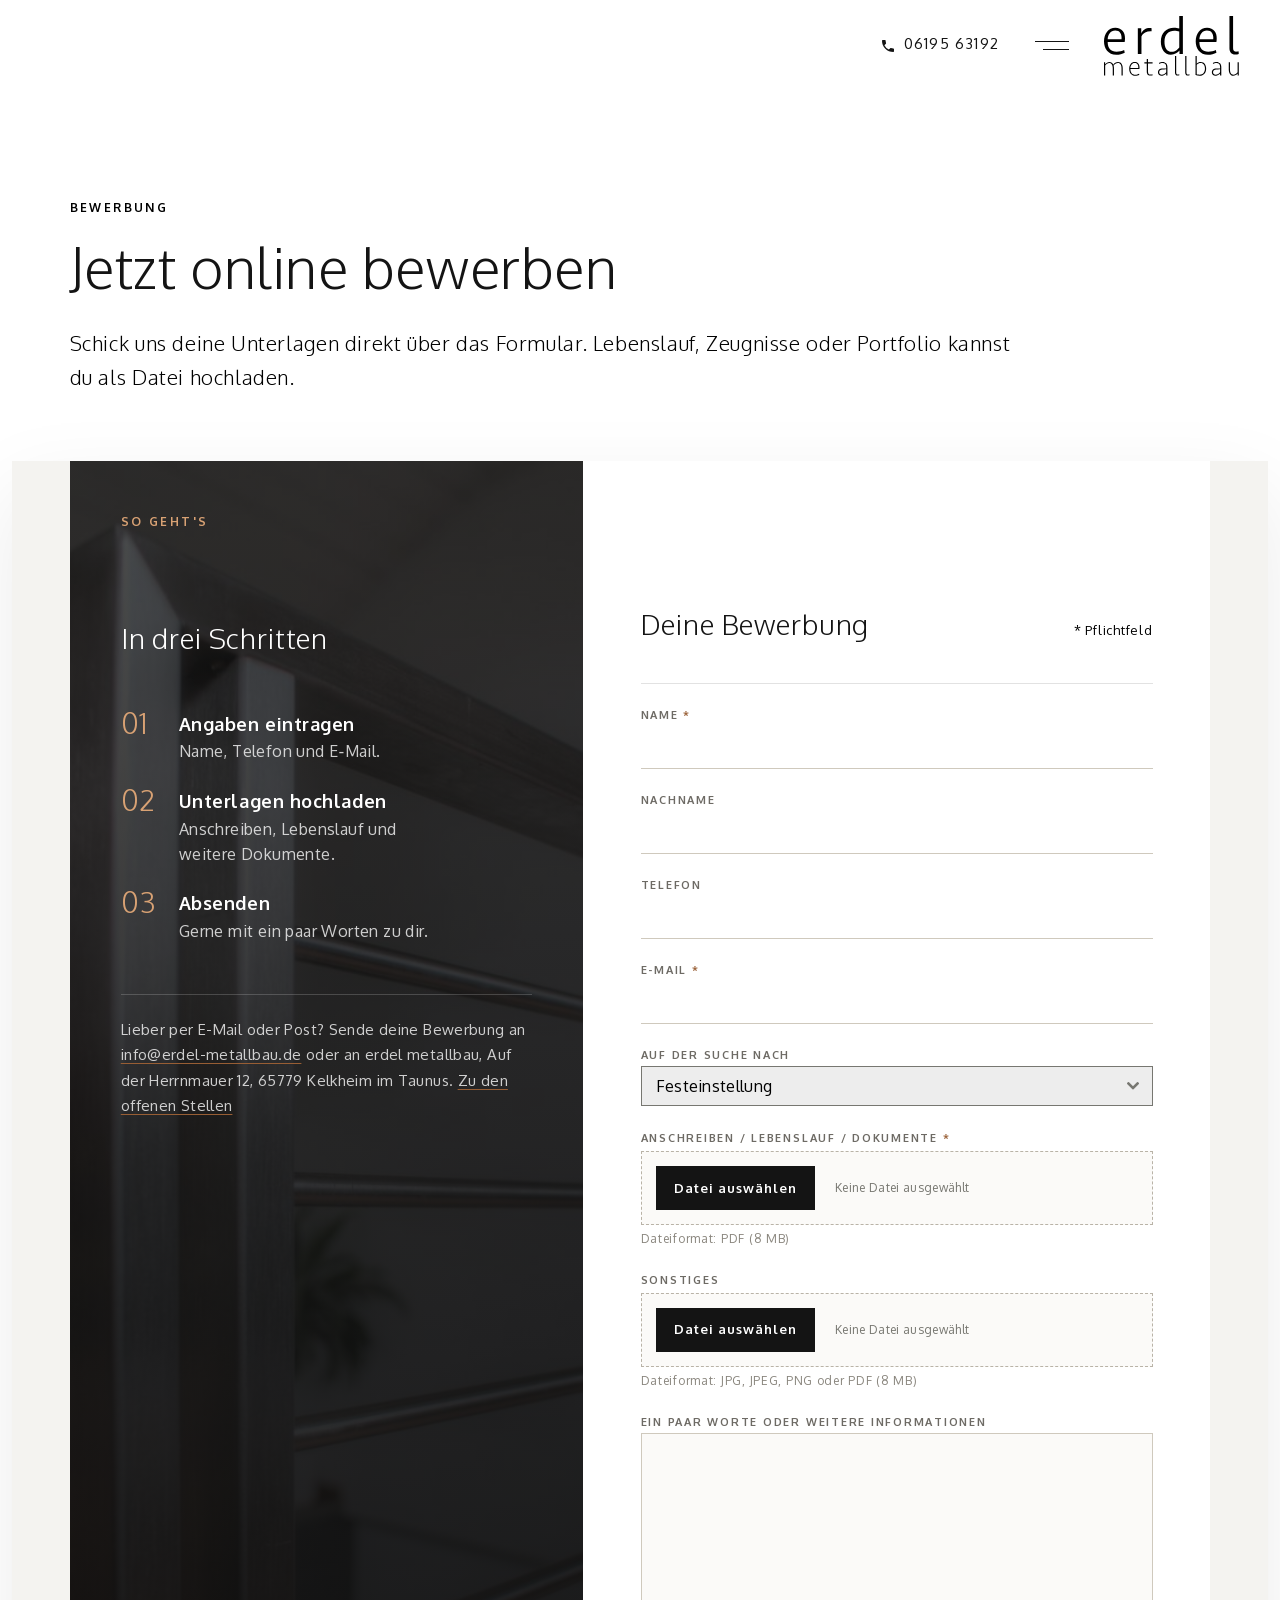
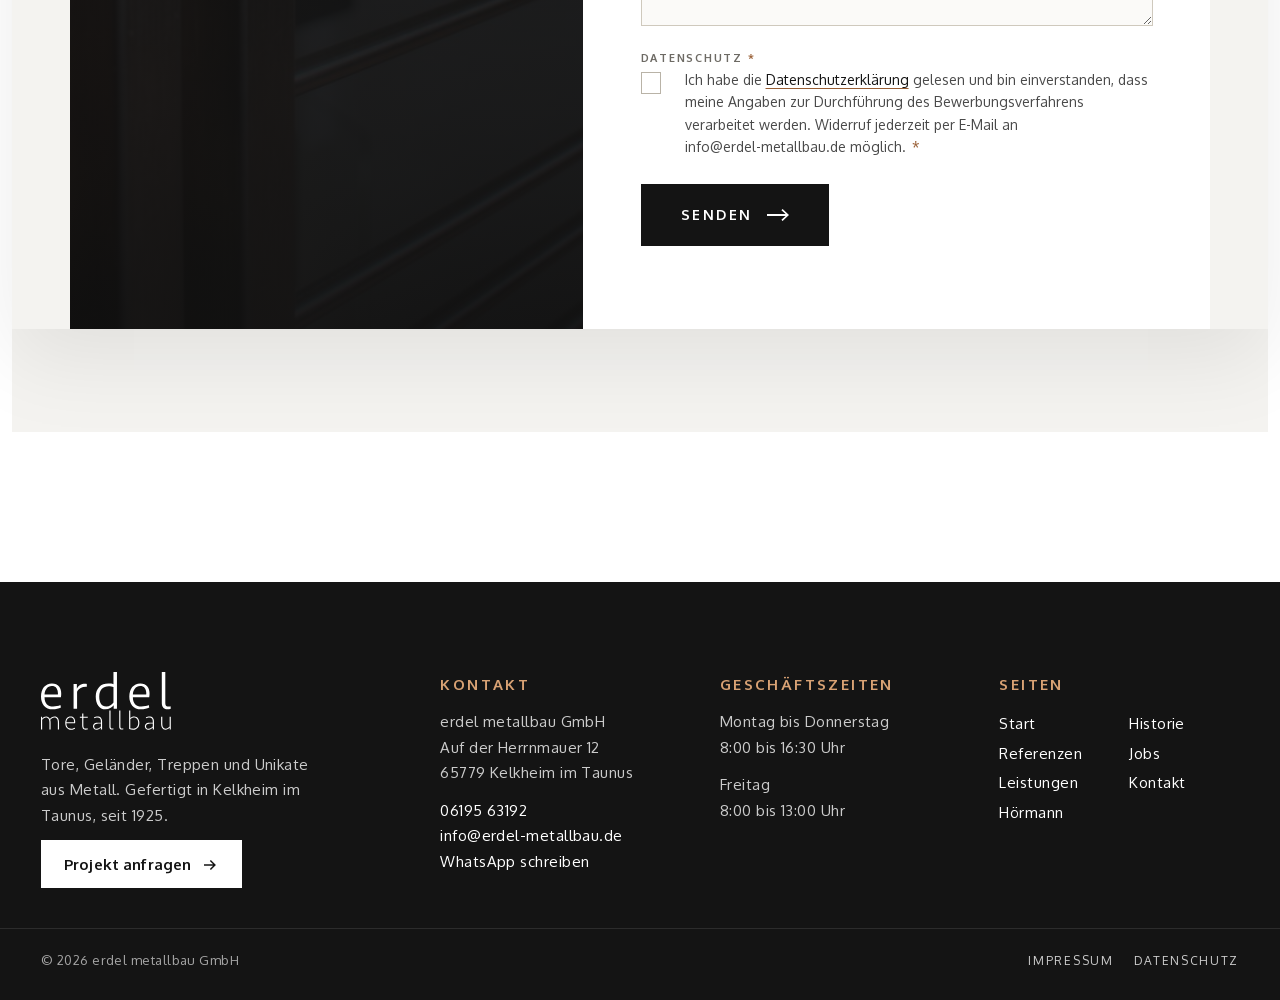
==== commit b6cacc7d: "Datenschutz-Einwilligung in allen Formularen, Kopfbilder Konfiguratoren, Bewerbung neu - Pflicht-Ein" ====
--- a/bewerbungsformular/index.html
+++ b/bewerbungsformular/index.html
@@ -59,7 +59,7 @@
 <link rel="preload" href="../nxm/fonts/oxygen-300-latin.woff2" as="font" type="font/woff2" crossorigin>
 <link rel="preload" href="../nxm/fonts/oxygen-400-latin.woff2" as="font" type="font/woff2" crossorigin>
 <link rel="preload" href="../nxm/fonts/oxygen-700-latin.woff2" as="font" type="font/woff2" crossorigin>
-<link rel="stylesheet" href="../nxm/nxm.css?v=34">
+<link rel="stylesheet" href="../nxm/nxm.css?v=45">
 <meta name="theme-color" content="#141414">
 </head>
 <body class="nxm-nohero wp-singular page-template page-template-page-blank-with-container page-template-page-blank-with-container-php page page-id-701 wp-theme-erdel">
@@ -95,12 +95,33 @@
     <div id="content-main" class="site-main">
                 <main id="main" class="main-content">
             <div class="main-body">
-                                <div class="container-fluid no-background-color">
-	<div class="container forms">
-        <div class="row">
-            <div class="col-12">
-                <div class="content-width-100 content-align-left content-border">
-                    <h2 class="no-background-color">Jetzt online&nbsp;bewerben</h2><div class="forminator-ui forminator-custom-form forminator-custom-form-700 forminator-design--default  forminator_ajax" data-forminator-render="0" data-form="forminator-module-700" data-uid="6ad1bf1f78fe2"><br/></div><form
+<!-- nxm:seite -->
+<section class="x-section x-intro x-intro--compact">
+  <div class="x-wrap">
+    <p class="x-eyebrow">Bewerbung</p>
+    <h1 class="x-display">Jetzt online&nbsp;bewerben</h1>
+    <p class="x-lead">Schick uns deine Unterlagen direkt über das Formular. Lebenslauf, Zeugnisse oder Portfolio kannst du als Datei&nbsp;hochladen.</p>
+  </div>
+</section>
+
+<section class="x-section x-formsec x-section--flush" id="bewerbung">
+  <div class="x-wrap x-formgrid">
+    <aside class="x-formside">
+      <img src="../nxm/img/gelaender-edelstahl.jpg" alt="" loading="lazy">
+      <div class="x-formside__body">
+        <p class="x-eyebrow x-eyebrow--light">So&nbsp;geht's</p>
+        <h2>In drei&nbsp;Schritten</h2>
+        <ol class="x-steps">
+          <li><strong>Angaben&nbsp;eintragen</strong><span>Name, Telefon und&nbsp;E&#8209;Mail.</span></li>
+          <li><strong>Unterlagen&nbsp;hochladen</strong><span>Anschreiben, Lebenslauf und weitere&nbsp;Dokumente.</span></li>
+          <li><strong>Absenden</strong><span>Gerne mit ein paar Worten zu&nbsp;dir.</span></li>
+        </ol>
+        <p class="x-formside__hint">Lieber per E-Mail oder Post? Sende deine Bewerbung an <a href="mailto:info@erdel-metallbau.de">info@erdel-metallbau.de</a> oder an erdel metallbau, Auf der Herrnmauer 12, 65779 Kelkheim im Taunus. <a href="../jobs/">Zu den offenen Stellen</a></p>
+      </div>
+    </aside>
+    <div class="x-formcard">
+      <div class="x-formcard__head"><h2>Deine&nbsp;Bewerbung</h2><p class="x-formcard__req"><span aria-hidden="true">*</span> Pflichtfeld</p></div>
+      <form
 				id="forminator-module-700"
 				class="forminator-ui forminator-custom-form forminator-custom-form-700 forminator-design--default  forminator_ajax"
 				method="post"
@@ -117,12 +138,13 @@
 				style="display: none;"
 				
 				data-uid="6ad1bf1f78fe2"
-			><div class="forminator-response-message forminator-error" aria-hidden="true"></div><div class="forminator-row"><div id="name-1" class="forminator-col forminator-col-12 "><div class="forminator-field"><label for="forminator-field-name-1_6ad1bf1f78fe2" class="forminator-label">Name <span class="forminator-required">*</span></label><input type="text" name="name-1" value="" placeholder="" id="forminator-field-name-1_6ad1bf1f78fe2" class="forminator-input forminator-name--field" aria-required="true" /></div></div></div><div class="forminator-row"><div id="name-2" class="forminator-col forminator-col-12 "><div class="forminator-field"><label for="forminator-field-name-2_6ad1bf1f78fe2" class="forminator-label">Nachname</label><input type="text" name="name-2" value="" placeholder="" id="forminator-field-name-2_6ad1bf1f78fe2" class="forminator-input forminator-name--field" aria-required="false" /></div></div></div><div class="forminator-row"><div id="phone-1" class="forminator-col forminator-col-12 "><div class="forminator-field"><label for="forminator-field-phone-1_6ad1bf1f78fe2" class="forminator-label">Telefon</label><input type="text" name="phone-1" value="" placeholder="" id="forminator-field-phone-1_6ad1bf1f78fe2" class="forminator-input forminator-field--phone" data-required="" aria-required="false" autocomplete="off" /></div></div></div><div class="forminator-row"><div id="email-1" class="forminator-col forminator-col-12 "><div class="forminator-field"><label for="forminator-field-email-1_6ad1bf1f78fe2" class="forminator-label">E-Mail <span class="forminator-required">*</span></label><input type="email" name="email-1" value="" placeholder="" id="forminator-field-email-1_6ad1bf1f78fe2" class="forminator-input forminator-email--field" data-required="true" aria-required="true" /></div></div></div><div class="forminator-row"><div id="select-1" class="forminator-col forminator-col-12 "><div class="forminator-field"><label for="forminator-form-700__field--select-1_6ad1bf1f78fe2-label" class="forminator-label">Auf der Suche nach</label><select id="forminator-form-700__field--select-1_6ad1bf1f78fe2" class="forminator-select--field forminator-select2" data-required="" name="select-1" data-default-value="Festeinstellung" data-placeholder="" data-search="false" aria-describedby="forminator-form-700__field--select-1_6ad1bf1f78fe2-description"><option value="Festeinstellung" selected="selected" data-calculation="0">Festeinstellung</option><option value="Prakitkum"  data-calculation="0">Prakitkum</option><option value="Nebentätigkeit"  data-calculation="0">Nebentätigkeit</option><option value="Ausbildung"  data-calculation="0">Ausbildung</option></select></div></div></div><div class="forminator-row"><div id="upload-1" class="forminator-col forminator-col-12 "><div class="forminator-field"><label for="forminator-field-upload-1_6ad1bf1f78fe2" class="forminator-label">ANSCHREIBEN / LEBENSLAUF / DOKUMENTE <span class="forminator-required">*</span></label><div class="forminator-file-upload " data-element="upload-1_6ad1bf1f78fe2" aria-describedby="forminator-field-upload-1_6ad1bf1f78fe2-description"><input type="file" name="upload-1" id="forminator-field-upload-1_6ad1bf1f78fe2" class="forminator-input-file-required do-validate" accept=".webp,.jpg,.jpeg,.jpe,.png,.pdf,.zip"><button id="forminator-field-upload-1_6ad1bf1f78fe2_button" class="forminator-button forminator-button-upload" data-id="forminator-field-upload-1_6ad1bf1f78fe2">Datei auswählen</button><span data-empty-text="Keine Datei ausgewählt">Keine Datei&nbsp;ausgewählt</span><button class="forminator-button-delete" style="display: none;"><i class="forminator-icon-close" aria-hidden="true"></i><span class="forminator-screen-reader-only">Hochgeladene Datei&nbsp;löschen</span></button></div><span id="forminator-field-upload-1_6ad1bf1f78fe2-description" class="forminator-description">Dateiformat: PDF (8&nbsp;MB)</span></div></div></div><div class="forminator-row"><div id="upload-2" class="forminator-col forminator-col-12 "><div class="forminator-field"><label for="forminator-field-upload-2_6ad1bf1f78fe2" class="forminator-label">SONSTIGES</label><div class="forminator-file-upload " data-element="upload-2_6ad1bf1f78fe2" aria-describedby="forminator-field-upload-2_6ad1bf1f78fe2-description"><input type="file" name="upload-2" id="forminator-field-upload-2_6ad1bf1f78fe2" class="forminator-input-file" accept=".webp,.jpg,.jpeg,.jpe,.png,.zip,.pdf"><button id="forminator-field-upload-2_6ad1bf1f78fe2_button" class="forminator-button forminator-button-upload" data-id="forminator-field-upload-2_6ad1bf1f78fe2">Datei auswählen</button><span data-empty-text="Keine Datei ausgewählt">Keine Datei&nbsp;ausgewählt</span><button class="forminator-button-delete" style="display: none;"><i class="forminator-icon-close" aria-hidden="true"></i><span class="forminator-screen-reader-only">Hochgeladene Datei&nbsp;löschen</span></button></div><span id="forminator-field-upload-2_6ad1bf1f78fe2-description" class="forminator-description">Dateiformat: JPG, JPEG, PNG oder PDF (8&nbsp;MB)</span></div></div></div><div class="forminator-row"><div id="textarea-1" class="forminator-col forminator-col-12 "><div class="forminator-field"><label for="forminator-field-textarea-1_6ad1bf1f78fe2" class="forminator-label">Ein paar Worte oder weitere Informationen</label><textarea name="textarea-1" placeholder="" id="forminator-field-textarea-1_6ad1bf1f78fe2" class="forminator-textarea" rows="6" style="min-height:140px;" ></textarea></div></div></div><div class="forminator-row"><div id="checkbox-1" class="forminator-col forminator-col-12 "><div role="group" class="forminator-field required" aria-labelledby="forminator-checkbox-group-6ad1bf1f78fe2-label"><label for="forminator-field-checkbox-1-1-6ad1bf1f78fe2" class="forminator-checkbox" title="Ja"><input type="checkbox" name="checkbox-1[]" value="Ja" id="forminator-field-checkbox-1-1-6ad1bf1f78fe2" data-calculation="0"  aria-describedby="forminator-field-checkbox-1-6ad1bf1f78fe2-description"/><span class="forminator-checkbox-box" aria-hidden="true"></span><span class="forminator-checkbox-label">Ja</span></label><span id="forminator-field-checkbox-1-6ad1bf1f78fe2-description" class="forminator-description">ich habe die Datenschutzerklärung zur Kenntnis genommen und bin damit einverstanden, dass die von mir angegebenen Daten zweckgebunden zur Bearbeitung und Beantwortung meiner Anfrage elektronisch erhoben und gespeichert werden. Mit dem Absenden des Kontaktformulars erkläre ich mich mit der Verarbeitung einverstanden.</span></div></div></div><input type="hidden" name="referer_url" value="../jobs/index.html" /><div class="forminator-row forminator-row-last"><div class="forminator-col"><div class="forminator-field"><button class="forminator-button forminator-button-submit">Senden</button></div></div></div><input type="hidden" id="forminator_nonce" name="forminator_nonce" value="e849eeb2f9" /><input type="hidden" name="_wp_http_referer" value="/bewerbungsformular/" /><input type="hidden" name="form_id" value="700"><input type="hidden" name="page_id" value="701"><input type="hidden" name="form_type" value="default"><input type="hidden" name="current_url" value="../jobs/index.html"><input type="hidden" name="render_id" value="0"><input type="hidden" name="action" value="forminator_submit_form_custom-forms"></form>                </div>
-            </div>
-        </div>
-	</div>
-</div>                Seiten:            </div>
-        </main>
+			><div class="forminator-response-message forminator-error" aria-hidden="true"></div><div class="forminator-row"><div id="name-1" class="forminator-col forminator-col-12 "><div class="forminator-field"><label for="forminator-field-name-1_6ad1bf1f78fe2" class="forminator-label">Name <span class="forminator-required">*</span></label><input type="text" name="name-1" value="" placeholder="" id="forminator-field-name-1_6ad1bf1f78fe2" class="forminator-input forminator-name--field" aria-required="true" /></div></div></div><div class="forminator-row"><div id="name-2" class="forminator-col forminator-col-12 "><div class="forminator-field"><label for="forminator-field-name-2_6ad1bf1f78fe2" class="forminator-label">Nachname</label><input type="text" name="name-2" value="" placeholder="" id="forminator-field-name-2_6ad1bf1f78fe2" class="forminator-input forminator-name--field" aria-required="false" /></div></div></div><div class="forminator-row"><div id="phone-1" class="forminator-col forminator-col-12 "><div class="forminator-field"><label for="forminator-field-phone-1_6ad1bf1f78fe2" class="forminator-label">Telefon</label><input type="text" name="phone-1" value="" placeholder="" id="forminator-field-phone-1_6ad1bf1f78fe2" class="forminator-input forminator-field--phone" data-required="" aria-required="false" autocomplete="off" /></div></div></div><div class="forminator-row"><div id="email-1" class="forminator-col forminator-col-12 "><div class="forminator-field"><label for="forminator-field-email-1_6ad1bf1f78fe2" class="forminator-label">E-Mail <span class="forminator-required">*</span></label><input type="email" name="email-1" value="" placeholder="" id="forminator-field-email-1_6ad1bf1f78fe2" class="forminator-input forminator-email--field" data-required="true" aria-required="true" /></div></div></div><div class="forminator-row"><div id="select-1" class="forminator-col forminator-col-12 "><div class="forminator-field"><label for="forminator-form-700__field--select-1_6ad1bf1f78fe2-label" class="forminator-label">Auf der Suche nach</label><select id="forminator-form-700__field--select-1_6ad1bf1f78fe2" class="forminator-select--field forminator-select2" data-required="" name="select-1" data-default-value="Festeinstellung" data-placeholder="" data-search="false" aria-describedby="forminator-form-700__field--select-1_6ad1bf1f78fe2-description"><option value="Festeinstellung" selected="selected" data-calculation="0">Festeinstellung</option><option value="Prakitkum"  data-calculation="0">Prakitkum</option><option value="Nebentätigkeit"  data-calculation="0">Nebentätigkeit</option><option value="Ausbildung"  data-calculation="0">Ausbildung</option></select></div></div></div><div class="forminator-row"><div id="upload-1" class="forminator-col forminator-col-12 "><div class="forminator-field"><label for="forminator-field-upload-1_6ad1bf1f78fe2" class="forminator-label">ANSCHREIBEN / LEBENSLAUF / DOKUMENTE <span class="forminator-required">*</span></label><div class="forminator-file-upload " data-element="upload-1_6ad1bf1f78fe2" aria-describedby="forminator-field-upload-1_6ad1bf1f78fe2-description"><input type="file" name="upload-1" id="forminator-field-upload-1_6ad1bf1f78fe2" class="forminator-input-file-required do-validate" accept=".webp,.jpg,.jpeg,.jpe,.png,.pdf,.zip"><button id="forminator-field-upload-1_6ad1bf1f78fe2_button" class="forminator-button forminator-button-upload" data-id="forminator-field-upload-1_6ad1bf1f78fe2">Datei auswählen</button><span data-empty-text="Keine Datei ausgewählt">Keine Datei&nbsp;ausgewählt</span><button class="forminator-button-delete" style="display: none;"><i class="forminator-icon-close" aria-hidden="true"></i><span class="forminator-screen-reader-only">Hochgeladene Datei&nbsp;löschen</span></button></div><span id="forminator-field-upload-1_6ad1bf1f78fe2-description" class="forminator-description">Dateiformat: PDF (8&nbsp;MB)</span></div></div></div><div class="forminator-row"><div id="upload-2" class="forminator-col forminator-col-12 "><div class="forminator-field"><label for="forminator-field-upload-2_6ad1bf1f78fe2" class="forminator-label">SONSTIGES</label><div class="forminator-file-upload " data-element="upload-2_6ad1bf1f78fe2" aria-describedby="forminator-field-upload-2_6ad1bf1f78fe2-description"><input type="file" name="upload-2" id="forminator-field-upload-2_6ad1bf1f78fe2" class="forminator-input-file" accept=".webp,.jpg,.jpeg,.jpe,.png,.zip,.pdf"><button id="forminator-field-upload-2_6ad1bf1f78fe2_button" class="forminator-button forminator-button-upload" data-id="forminator-field-upload-2_6ad1bf1f78fe2">Datei auswählen</button><span data-empty-text="Keine Datei ausgewählt">Keine Datei&nbsp;ausgewählt</span><button class="forminator-button-delete" style="display: none;"><i class="forminator-icon-close" aria-hidden="true"></i><span class="forminator-screen-reader-only">Hochgeladene Datei&nbsp;löschen</span></button></div><span id="forminator-field-upload-2_6ad1bf1f78fe2-description" class="forminator-description">Dateiformat: JPG, JPEG, PNG oder PDF (8&nbsp;MB)</span></div></div></div><div class="forminator-row"><div id="textarea-1" class="forminator-col forminator-col-12 "><div class="forminator-field"><label for="forminator-field-textarea-1_6ad1bf1f78fe2" class="forminator-label">Ein paar Worte oder weitere Informationen</label><textarea name="textarea-1" placeholder="" id="forminator-field-textarea-1_6ad1bf1f78fe2" class="forminator-textarea" rows="6" style="min-height:140px;" ></textarea></div></div></div><div class="forminator-row"><div id="checkbox-1" class="forminator-col forminator-col-12 "><div role="group" class="forminator-field required" aria-labelledby="forminator-checkbox-group-6ad1bf1f78fe2-label"><p class="forminator-label">Datenschutz <span class="forminator-required">*</span></p><label for="forminator-field-checkbox-1-1-6ad1bf1f78fe2" class="forminator-checkbox"><input type="checkbox" name="checkbox-1[]" value="Ja" id="forminator-field-checkbox-1-1-6ad1bf1f78fe2" data-calculation="0"  aria-describedby="forminator-field-checkbox-1-6ad1bf1f78fe2-description" required data-nxm-consent/><span class="forminator-checkbox-box" aria-hidden="true"></span><span class="forminator-checkbox-label">Ich habe die <a href="../datenschutzerklaerung/" target="_blank" rel="noopener">Datenschutzerklärung</a> gelesen und bin einverstanden, dass meine Angaben zur Durchführung des Bewerbungsverfahrens verarbeitet werden. Widerruf jederzeit per E-Mail an <span class="nxm-nowrap">info@erdel-metallbau.de</span> möglich.&nbsp;<span class="forminator-required">*</span></span></label><p class="nxm-consent__error" role="alert" hidden>Bitte bestätigen Sie die Datenschutzerklärung, damit wir Ihre Anfrage bearbeiten&nbsp;dürfen.</p></div></div></div><input type="hidden" name="referer_url" value="../jobs/index.html" /><div class="forminator-row forminator-row-last"><div class="forminator-col"><div class="forminator-field"><button class="forminator-button forminator-button-submit">Senden</button></div></div></div><input type="hidden" id="forminator_nonce" name="forminator_nonce" value="e849eeb2f9" /><input type="hidden" name="_wp_http_referer" value="/bewerbungsformular/" /><input type="hidden" name="form_id" value="700"><input type="hidden" name="page_id" value="701"><input type="hidden" name="form_type" value="default"><input type="hidden" name="current_url" value="../jobs/index.html"><input type="hidden" name="render_id" value="0"><input type="hidden" name="action" value="forminator_submit_form_custom-forms"></form>
+    </div>
+  </div>
+</section>
+<!-- /nxm:seite -->
+</div>
+</main>
     </div>
 </div>
         <!-- nxm:footer -->
@@ -242,6 +264,6 @@
 n.textContent='Vorschau: Das Formular ist in dieser Ansicht nicht aktiv. Auf der fertigen Website wird die Nachricht verschickt.';f.appendChild(n);}
 n.scrollIntoView({behavior:'smooth',block:'center'});},true);
 </script>
-<script src="../nxm/nxm.js?v=8" defer></script>
+<script src="../nxm/nxm.js?v=10" defer></script>
 </body>
 </html>
--- a/nxm/nxm.css
+++ b/nxm/nxm.css
@@ -667,7 +667,8 @@
    Links & Hover: nie Blau. Grundregel erbt die Farbe, Fließtextlinks
    bekommen eine Kupfer-Unterstreichung, Hover dunkelt/hellt nur ab.
    ===================================================================== */
-a,a:hover,a:focus,a:active,a:visited{color:inherit}
+/* nur die Zustände, die das Theme blau färbt (a, a:hover) – Fokus/besucht behalten die Komponentenfarbe */
+a,a:hover{color:inherit}
 main p a:not(.nxm-btn),main li a:not(.nxm-btn),.nxm-form-hint a,.x-formside__hint a{color:inherit;text-decoration:underline;text-decoration-color:var(--nxm-accent);text-decoration-thickness:1px;text-underline-offset:.22em;transition:color .2s,text-decoration-color .2s}
 main p a:not(.nxm-btn):hover,main li a:not(.nxm-btn):hover,.nxm-form-hint a:hover{color:var(--nxm-accent);text-decoration-color:currentColor}
 .x-formside__hint a:hover,.x-cta p a:hover{color:var(--nxm-accent-light)}
@@ -794,3 +795,136 @@
 @media (max-width:767.98px){.x-tl__item{grid-template-columns:minmax(0,1fr)}}
 .x-tl__item{grid-template-columns:minmax(0,1fr) minmax(0,1fr)}
 @media (max-width:767.98px){.x-tl__item{grid-template-columns:minmax(0,1fr)!important}}
+/* Dunkle Kachel: Weiß in jedem Zustand (auch nach dem Antippen/Fokus) */
+a.x-tile--dark,a.x-tile--dark:focus,a.x-tile--dark:active,a.x-tile--dark:visited{color:#fff}
+
+/* =====================================================================
+   Konfigurator-Seiten (Türen / Tore)
+   ===================================================================== */
+body.nxm-nohero main:has(.x-section){max-width:none;margin:0;padding-inline:0}
+body.nxm-nohero:has(.x-konf-hero) #content{padding-top:var(--nxm-head-h)}
+body.nxm-nohero main .x-display{font-size:clamp(34px,4.4vw,68px);margin:0 0 28px;letter-spacing:.01em}
+body.nxm-nohero main .x-h3{font-size:clamp(22px,2vw,30px);margin:0 0 20px}
+body.nxm-nohero main .x-section p,body.nxm-nohero main .x-section li{font-size:inherit}
+.x-split--konf{grid-template-columns:minmax(0,1.05fr) minmax(0,1fr);align-items:center}
+.x-konf-actions{margin-top:28px}
+.nxm-btn--outline{border-color:var(--nxm-ink);color:var(--nxm-ink)!important;background:transparent}
+.nxm-btn--outline:hover{background:var(--nxm-ink);color:#fff!important}
+.x-konf-media{position:relative;margin:0;overflow:hidden}
+.x-konf-media img{width:100%;aspect-ratio:4/5;object-fit:cover;display:block}
+@media (max-width:991.98px){.x-konf-media img{aspect-ratio:16/10}}
+.x-konf-media figcaption{position:absolute;left:0;right:0;bottom:0;padding:clamp(20px,2.4vw,32px);color:#fff;background:linear-gradient(0deg,rgba(10,10,10,.82),rgba(10,10,10,0));display:flex;flex-direction:column;gap:6px}
+.x-konf-media figcaption strong{font-weight:300;font-size:clamp(22px,2vw,30px);letter-spacing:.03em}
+.x-konf-media figcaption span{font-size:15px;letter-spacing:.04em;color:rgba(255,255,255,.85)}
+.x-lead--wide{max-width:60em;margin-bottom:clamp(28px,4vw,48px)}
+.x-steps3{list-style:none;margin:0;padding:0;display:grid;grid-template-columns:repeat(3,minmax(0,1fr));border-top:1px solid var(--nxm-ink)}
+.x-steps3 li{display:flex;flex-direction:column;gap:8px;padding:24px clamp(14px,2vw,32px) 8px 0}
+.x-steps3 li+li{padding-left:clamp(14px,2vw,32px);border-left:1px solid var(--nxm-line)}
+.x-steps3__no{font-weight:300;font-size:40px;line-height:1;color:var(--nxm-accent)}
+.x-steps3 strong{font-size:19px;font-weight:700;letter-spacing:.02em;color:var(--nxm-ink)}
+.x-steps3 li>span:last-child{font-size:16px;line-height:1.6;color:#555}
+@media (max-width:767.98px){.x-steps3{grid-template-columns:1fr}.x-steps3 li+li{padding-left:0;border-left:0;border-top:1px solid var(--nxm-line)}}
+.x-two--konf{align-items:start}
+.x-dls{display:grid;grid-template-columns:repeat(2,minmax(0,1fr));gap:10px;margin-bottom:16px}
+@media (max-width:420px){.x-dls{grid-template-columns:1fr}}
+.x-dl{display:grid;grid-template-columns:auto 1fr;grid-template-rows:auto auto;column-gap:14px;align-items:center;padding:16px 18px;background:#fff;color:var(--nxm-ink);text-decoration:none!important;border:1px solid transparent;transition:border-color .25s,transform .35s var(--nxm-ease-out)}
+.x-dl svg{grid-row:1/3;width:30px;height:30px;fill:var(--nxm-accent)}
+.x-dl__name{font-weight:700;font-size:15px;letter-spacing:.02em;line-height:1.3}
+.x-dl__meta{font-size:12px;letter-spacing:.12em;text-transform:uppercase;color:#6d6a64}
+.x-dl:hover{border-color:var(--nxm-ink);transform:translateY(-2px);color:var(--nxm-ink)}
+.x-kfw{display:flex;flex-direction:column;gap:8px;padding:clamp(20px,2.4vw,32px);background:var(--nxm-ink);color:#fff!important;text-decoration:none!important;margin-bottom:16px;transition:background-color .3s}
+.x-kfw:hover{background:#000}
+.x-kfw__tag{align-self:flex-start;font-size:11px;font-weight:700;letter-spacing:.18em;text-transform:uppercase;color:var(--nxm-ink);background:var(--nxm-accent-light);padding:5px 9px}
+.x-kfw strong{font-weight:300;font-size:clamp(22px,2vw,28px);letter-spacing:.02em}
+.x-kfw>span:not(.x-kfw__tag):not(.x-kfw__go){font-size:16px;line-height:1.6;color:rgba(255,255,255,.82)}
+.x-kfw__go{display:inline-flex;align-items:center;gap:8px;font-size:14px;font-weight:700;letter-spacing:.06em;color:var(--nxm-accent-light)}
+.x-kfw__go svg{width:18px;height:18px;fill:currentColor}
+.x-konfig{display:flex;align-items:center;justify-content:space-between;gap:18px;padding:20px 22px;border:1px solid var(--nxm-ink);color:var(--nxm-ink)!important;text-decoration:none!important;transition:background-color .3s,color .3s}
+.x-konfig strong{display:block;font-size:17px;font-weight:700;letter-spacing:.02em}
+.x-konfig span span{display:block;font-size:15px;line-height:1.55;color:#555;margin-top:4px}
+.x-konfig svg{flex:none;width:24px;height:24px;fill:currentColor}
+.x-konfig:hover{background:var(--nxm-ink);color:#fff!important}
+.x-konfig:hover span span{color:rgba(255,255,255,.8)}
+
+/* Formular-Feldtypen der Konfiguratoren: Auswahl, Checkboxen, Uploads, Einwilligung */
+.x-formcard .forminator-ui .forminator-checkbox{display:inline-flex!important;align-items:flex-start;gap:12px;margin:6px 18px 6px 0!important;cursor:pointer;font-size:16px;color:var(--nxm-ink)}
+.x-formcard .forminator-ui .forminator-checkbox input{position:absolute;opacity:0}
+.x-formcard .forminator-ui .forminator-checkbox-box{flex:none;width:22px!important;height:22px!important;border:1px solid #b9b3a7!important;border-radius:0!important;background:#fff!important;position:relative;margin-top:1px;transition:background-color .2s,border-color .2s}
+.x-formcard .forminator-ui .forminator-checkbox input:checked+.forminator-checkbox-box{background:var(--nxm-ink)!important;border-color:var(--nxm-ink)!important}
+.x-formcard .forminator-ui .forminator-checkbox input:checked+.forminator-checkbox-box::after{content:"";position:absolute;left:7px;top:3px;width:6px;height:11px;border:solid #fff;border-width:0 2px 2px 0;transform:rotate(45deg)}
+.x-formcard .forminator-ui .forminator-checkbox input:focus-visible+.forminator-checkbox-box{outline:2px solid var(--nxm-accent);outline-offset:2px}
+.x-formcard .forminator-ui .forminator-checkbox-label{font-size:15px!important;line-height:1.55!important;color:#4a4a4a!important;text-transform:none!important;letter-spacing:0!important;font-weight:400!important}
+.x-formcard .forminator-ui .forminator-multiselect{border:0!important;display:flex;flex-wrap:wrap;gap:8px;max-height:none!important;background:none!important;padding:0!important}
+.x-formcard .forminator-ui .forminator-multiselect .forminator-option{display:inline-flex!important;align-items:center;gap:8px;margin:0!important;padding:10px 16px!important;border:1px solid #cfc9bd;background:#fff;cursor:pointer;font-size:15px!important;color:var(--nxm-ink)!important}
+.x-formcard .forminator-ui .forminator-multiselect .forminator-option:has(input:checked){background:var(--nxm-ink);border-color:var(--nxm-ink);color:#fff!important}
+.x-formcard .forminator-ui .forminator-multiselect .forminator-option input{position:absolute;opacity:0}
+.x-formcard .forminator-ui .forminator-file-upload{display:flex;flex-wrap:wrap;align-items:center;gap:10px;padding:14px;border:1px dashed #b9b3a7;background:#fbfaf8;margin-top:6px;transition:border-color .2s}
+.x-formcard .forminator-ui .forminator-file-upload:hover{border-color:var(--nxm-ink)}
+.x-formcard .forminator-ui .forminator-file-upload .forminator-button{min-height:44px!important;padding:0 18px!important;font-size:13px!important;letter-spacing:.08em!important;background:var(--nxm-ink)!important}
+.x-formcard .forminator-ui .forminator-file-upload>span{font-size:14px;color:#6d6a64}
+.x-formcard .forminator-ui .forminator-title{font:300 22px/1.2 var(--bs-body-font-family)!important;letter-spacing:.03em;color:var(--nxm-ink)!important;margin:12px 0 6px!important}
+
+/* Kontaktformular kompakter: zweispaltig, Name | E-Mail oben */
+#forminator-module-691{display:grid!important;grid-template-columns:repeat(2,minmax(0,1fr));column-gap:clamp(20px,2.4vw,36px);row-gap:clamp(14px,1.6vw,22px)}
+#forminator-module-691>.forminator-row{display:contents}
+#forminator-module-691 .forminator-col{min-width:0}
+#forminator-module-691 #name-1{order:1}#forminator-module-691 #email-1{order:2}
+#forminator-module-691 #phone-1{order:3}#forminator-module-691 #name-2{order:4}
+#forminator-module-691 #name-3{order:5}#forminator-module-691 #name-4{order:6}
+#forminator-module-691 #textarea-1{order:7;grid-column:1/-1}
+#forminator-module-691 .forminator-row-last>.forminator-col{order:8;grid-column:1/-1}
+#forminator-module-691 .forminator-response-message{grid-column:1/-1;order:0}
+@media (max-width:575.98px){#forminator-module-691{grid-template-columns:1fr}}
+.x-formcard .forminator-ui .forminator-input{min-height:46px;padding:8px 0 8px!important;font-size:18px!important}
+.x-formcard .forminator-ui .forminator-textarea{min-height:120px!important}
+.x-formcard__head{margin-bottom:clamp(16px,2vw,28px);padding-bottom:16px}
+.x-chips{gap:6px;margin:8px 0 2px}
+.x-chips__label{display:none}
+.x-chip{padding:7px 12px;font-size:13px}
+
+/* Bildkarten mit weißer Schrift: Weiß in jedem Linkzustand */
+a.x-partner,a.x-partner:visited,a.x-partner:focus,a.x-partner:active,a.x-partner:hover{color:#fff}
+.teaser-block a,.teaser-block a:visited,.teaser-block a:focus{color:#fff}
+.teaser-text a.more-item:visited,.teaser-text a.more-item:focus{color:#858585}
+/* Lange Formulare: Inhalt der dunklen Spalte läuft mit (Desktop) */
+@media (min-width:992px){
+  .x-formgrid--konf .x-formside{align-items:flex-start}
+  .x-formgrid--konf .x-formside__body{position:sticky;top:calc(var(--nxm-head-h) + 24px);align-self:flex-start}
+  .x-formgrid--konf .x-formside img{position:absolute}
+}
+@media (max-width:991.98px){.x-split--konf{grid-template-columns:minmax(0,1fr)}.x-steps3{grid-template-columns:1fr}.x-steps3 li+li{padding-left:0;border-left:0;border-top:1px solid var(--nxm-line)}}
+@media (max-width:575.98px){.x-konf-actions .nxm-btn{flex:1 1 100%;justify-content:center}}
+
+/* Datenschutz-Einwilligung */
+#forminator-module-691 #nxm-consent{order:8;grid-column:1/-1}
+#forminator-module-691 .forminator-row-last>.forminator-col{order:9}
+.x-formcard .nxm-consent,.x-formcard .forminator-checkbox:has([data-nxm-consent]){display:flex!important;align-items:flex-start;gap:14px;margin:4px 0 0!important}
+.x-formcard [data-nxm-consent]+.forminator-checkbox-box{margin-top:2px}
+.x-formcard [data-nxm-consent]~.forminator-checkbox-label{font-size:14px!important;line-height:1.6!important;color:#4a4a4a!important}
+.x-formcard [data-nxm-consent]~.forminator-checkbox-label a{color:var(--nxm-ink);text-decoration:underline;text-decoration-color:var(--nxm-accent);text-underline-offset:.2em}
+.x-formcard [data-nxm-consent]~.forminator-checkbox-label a:hover{color:var(--nxm-accent)}
+.x-formcard [data-nxm-consent][aria-invalid="true"]+.forminator-checkbox-box{border-color:#b3261e!important;box-shadow:0 0 0 3px rgba(179,38,30,.15)}
+.nxm-consent__error{margin:8px 0 0 36px;font-size:14px!important;color:#b3261e!important;font-weight:700}
+
+/* Linke Box im Formularbereich: Inhalt oben, läuft auf dem Desktop mit */
+.x-formside{align-items:flex-start}
+.x-formside__body{align-self:flex-start!important}
+@media (min-width:992px){.x-formside__body{position:sticky;top:calc(var(--nxm-head-h) + 24px)}}
+.x-formcard label.forminator-checkbox:has([data-nxm-consent]),.x-formcard .nxm-consent{align-items:flex-start!important}
+label.forminator-checkbox:has([data-nxm-consent]) .forminator-checkbox-box{margin-top:3px!important;align-self:flex-start}
+.forminator-checkbox-label .forminator-required{display:inline!important;margin-left:2px}
+.nxm-nowrap{white-space:nowrap}
+.nxm-consent__error{margin-left:36px}
+/* Kontakt: linke Box ohne Mitlaufen, Inhalt oben */
+@media (min-width:992px){.x-formgrid:not(.x-formgrid--konf) .x-formside__body{position:relative;top:auto}}
+/* Themen-Chips als gleichmäßiges Raster */
+.x-chips{display:grid!important;grid-template-columns:repeat(4,minmax(0,1fr));gap:8px;margin:10px 0 12px}
+.x-chip{width:100%;text-align:center;padding:10px 8px;font-size:14px;white-space:nowrap;overflow:hidden;text-overflow:ellipsis}
+@media (max-width:575.98px){.x-chips{grid-template-columns:repeat(2,minmax(0,1fr))}}
+/* Einwilligungstext als normaler Fließtext (Forminator setzt display:flex) */
+label.forminator-checkbox:has([data-nxm-consent]) .forminator-checkbox-label{display:block!important;flex:1 1 auto;min-width:0}
+label.forminator-checkbox .forminator-checkbox-label .nxm-nowrap{display:inline!important;width:auto!important}
+.x-intro--compact{padding-bottom:clamp(28px,4vw,48px)}
+.x-section--flush{padding-top:0}
+body.nxm-nohero:has(.x-intro) #content{padding-top:var(--nxm-head-h)}
+.x-eyebrow--light,body.nxm-nohero main .x-eyebrow--light{color:var(--nxm-accent-light)!important}
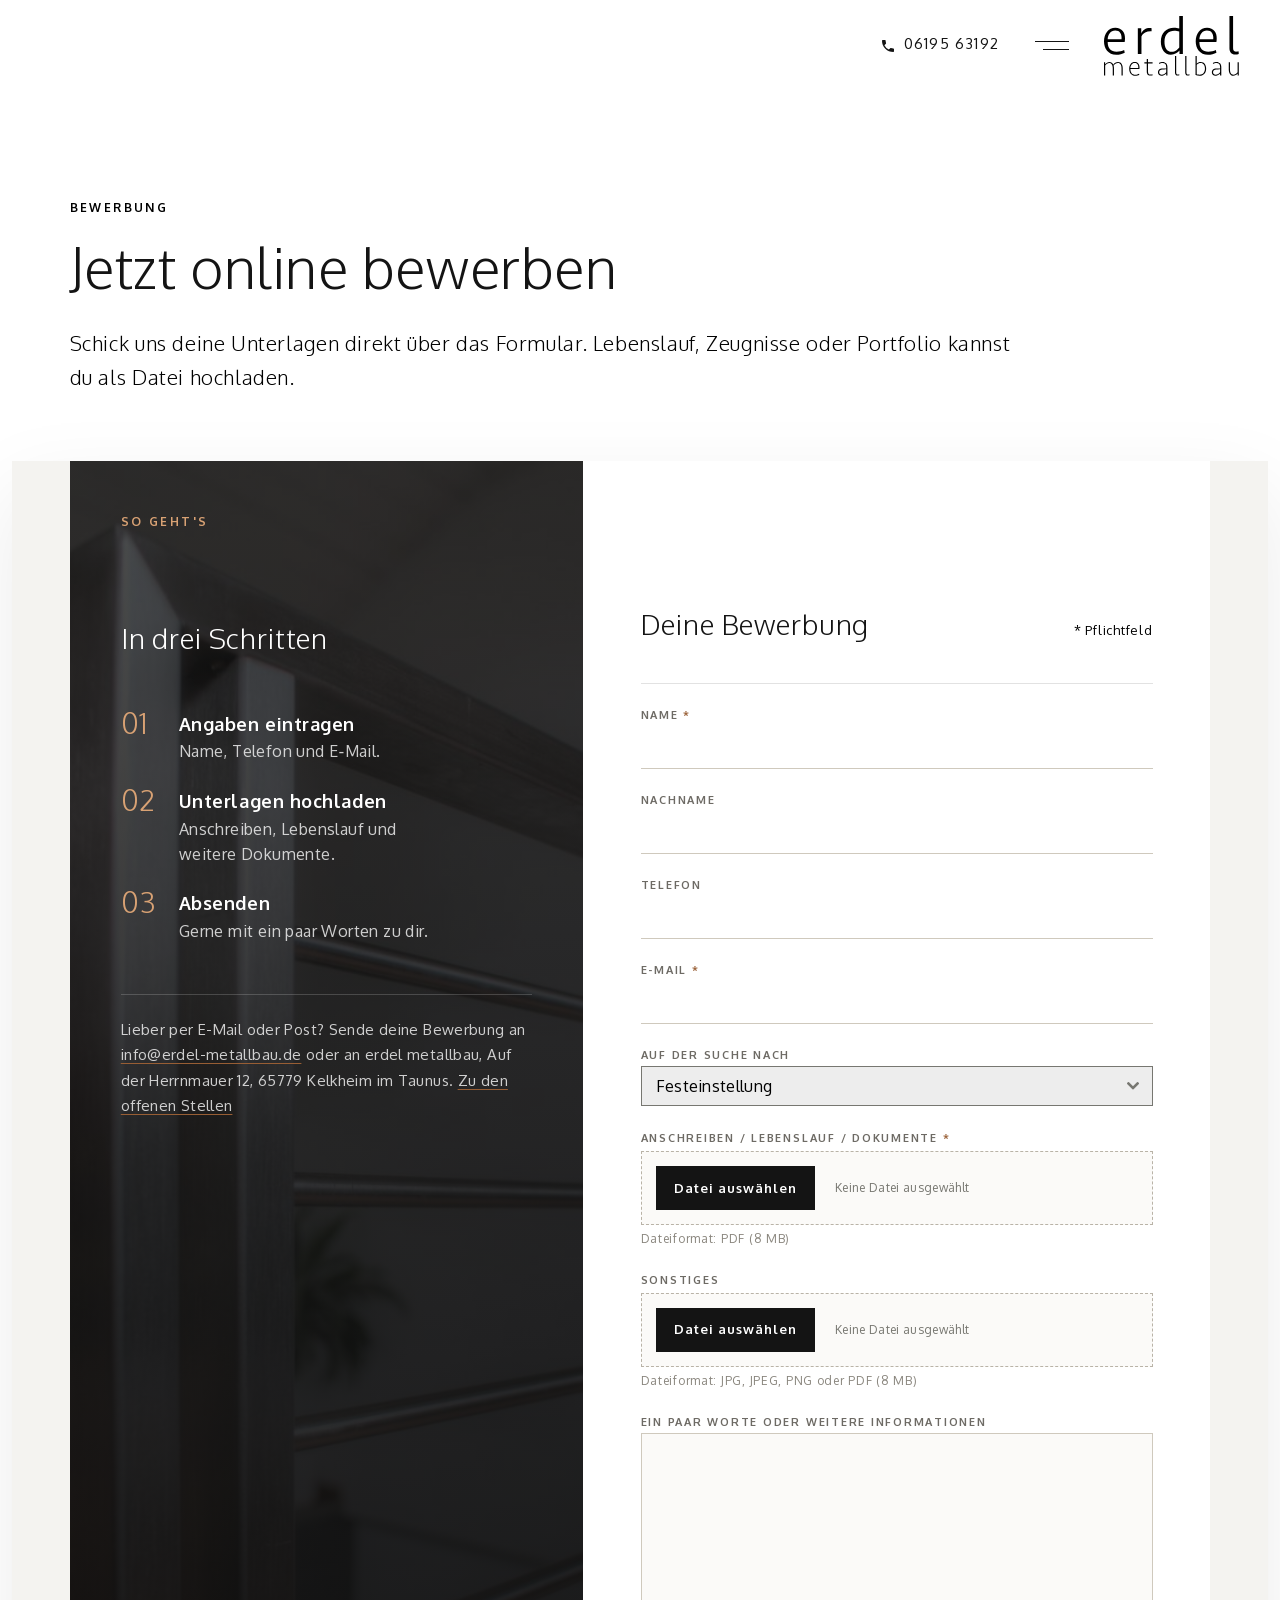
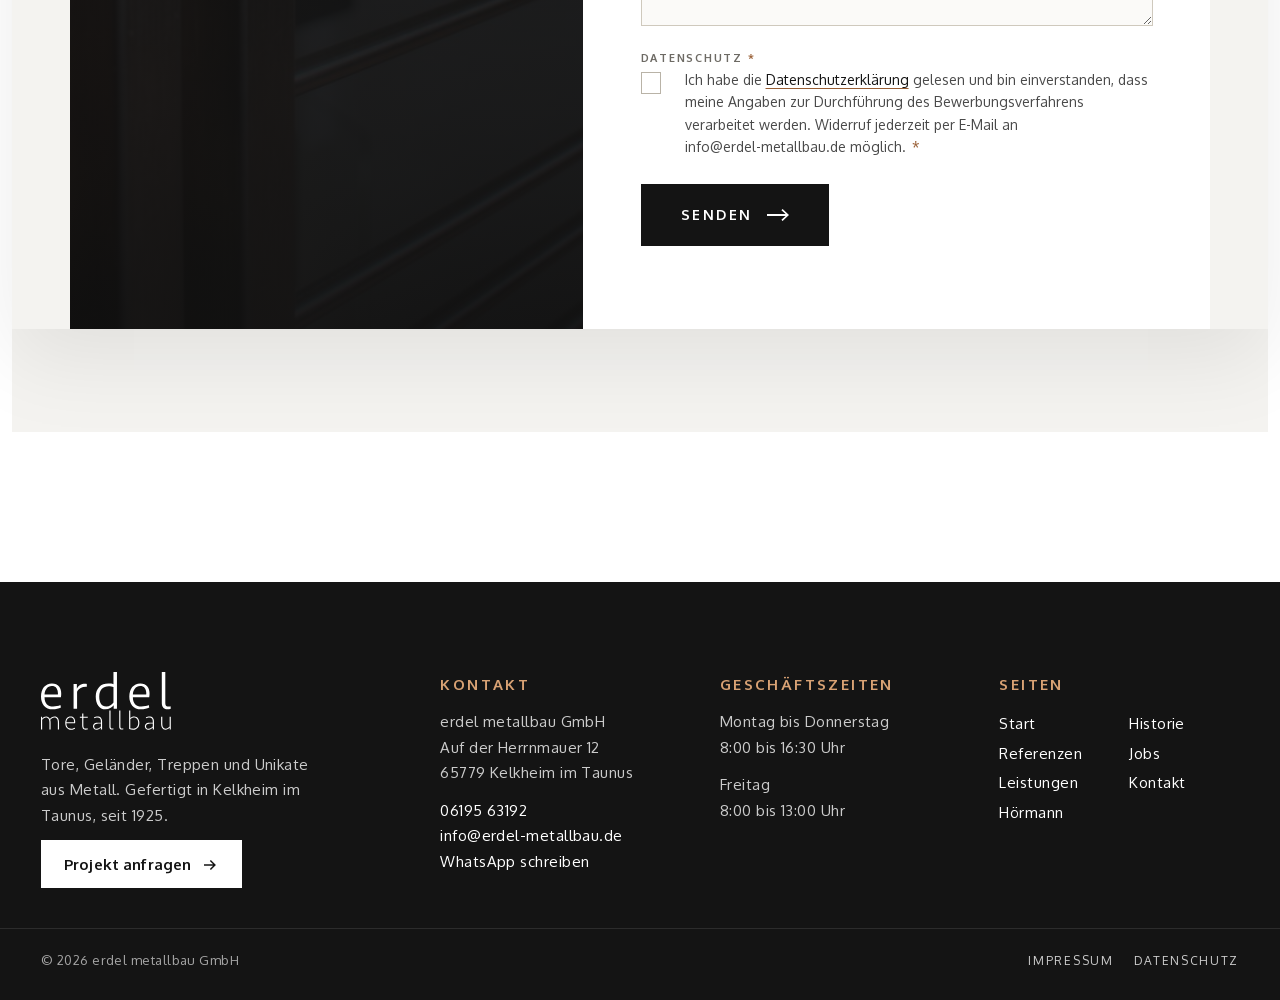
==== commit 4d1140e4: "Formular-Seitenspalte bleibt beim Scrollen stehen (overflow clip statt hidden) Co-Authored-By: Claud" ====
--- a/bewerbungsformular/index.html
+++ b/bewerbungsformular/index.html
@@ -59,7 +59,7 @@
 <link rel="preload" href="../nxm/fonts/oxygen-300-latin.woff2" as="font" type="font/woff2" crossorigin>
 <link rel="preload" href="../nxm/fonts/oxygen-400-latin.woff2" as="font" type="font/woff2" crossorigin>
 <link rel="preload" href="../nxm/fonts/oxygen-700-latin.woff2" as="font" type="font/woff2" crossorigin>
-<link rel="stylesheet" href="../nxm/nxm.css?v=45">
+<link rel="stylesheet" href="../nxm/nxm.css?v=46">
 <meta name="theme-color" content="#141414">
 </head>
 <body class="nxm-nohero wp-singular page-template page-template-page-blank-with-container page-template-page-blank-with-container-php page page-id-701 wp-theme-erdel">
--- a/nxm/nxm.css
+++ b/nxm/nxm.css
@@ -928,3 +928,9 @@
 .x-section--flush{padding-top:0}
 body.nxm-nohero:has(.x-intro) #content{padding-top:var(--nxm-head-h)}
 .x-eyebrow--light,body.nxm-nohero main .x-eyebrow--light{color:var(--nxm-accent-light)!important}
+/* Linke Box: Inhalt bleibt beim Scrollen durchs Formular stehen.
+   overflow:clip statt hidden – sonst wird die Box selbst zum Scroll-Container und sticky verschiebt nur nach unten. */
+.x-formside{overflow:clip}
+@media (min-width:992px){
+  .x-formgrid .x-formside__body,.x-formgrid:not(.x-formgrid--konf) .x-formside__body{position:sticky!important;top:calc(var(--nxm-head-h) + 24px)!important}
+}
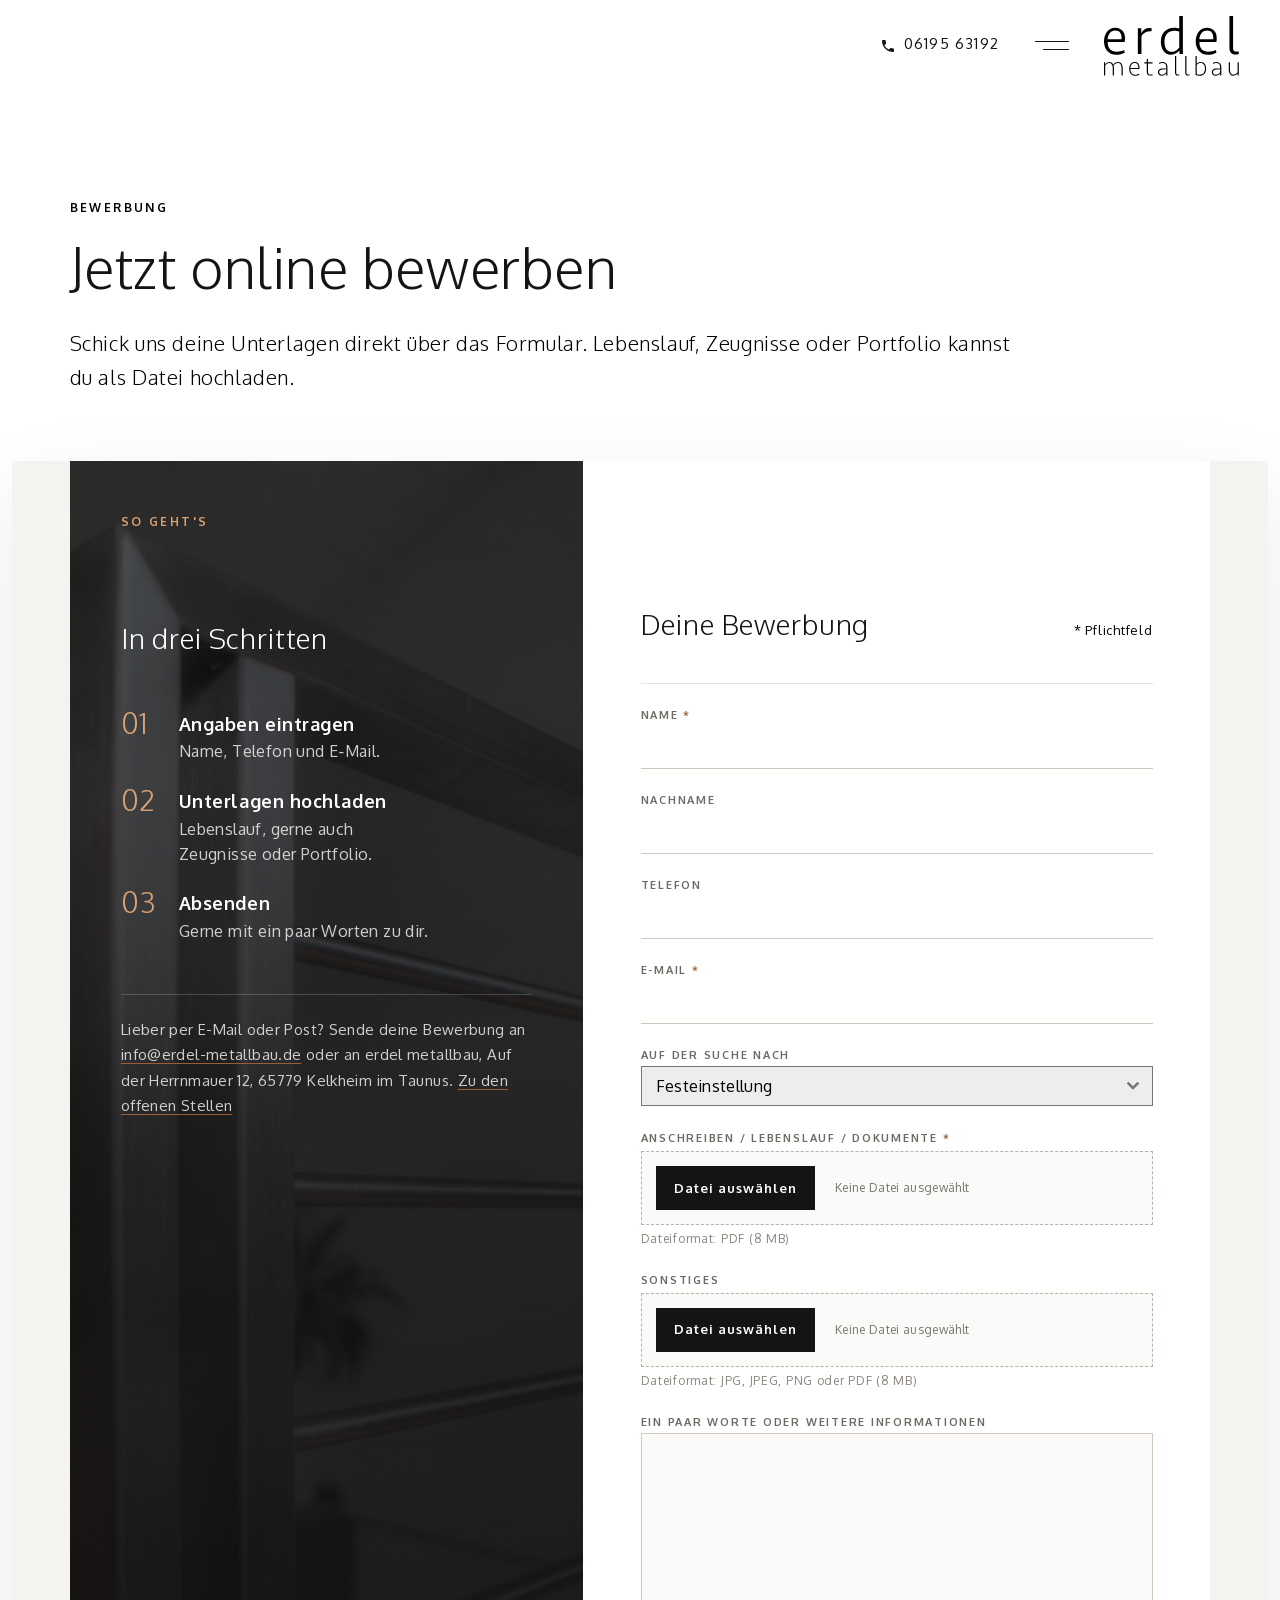
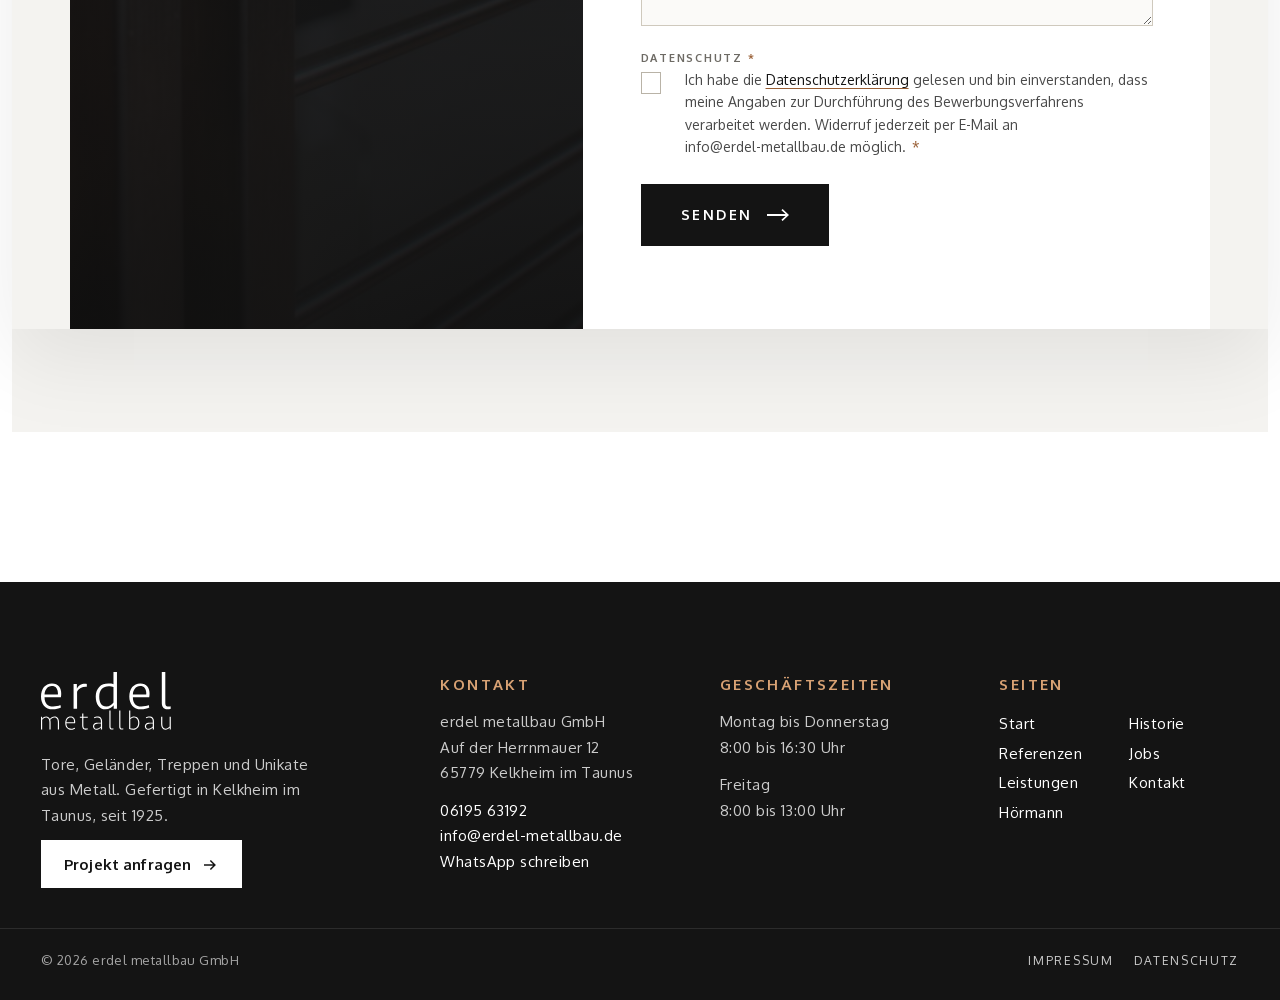
==== commit fdfa327d: "Konfigurator-Anfrage als kurzer Assistent, Hörmann-Links raus, Jobs mit Direktbewerbung, Kontaktform" ====
--- a/bewerbungsformular/index.html
+++ b/bewerbungsformular/index.html
@@ -59,7 +59,7 @@
 <link rel="preload" href="../nxm/fonts/oxygen-300-latin.woff2" as="font" type="font/woff2" crossorigin>
 <link rel="preload" href="../nxm/fonts/oxygen-400-latin.woff2" as="font" type="font/woff2" crossorigin>
 <link rel="preload" href="../nxm/fonts/oxygen-700-latin.woff2" as="font" type="font/woff2" crossorigin>
-<link rel="stylesheet" href="../nxm/nxm.css?v=46">
+<link rel="stylesheet" href="../nxm/nxm.css?v=48">
 <meta name="theme-color" content="#141414">
 </head>
 <body class="nxm-nohero wp-singular page-template page-template-page-blank-with-container page-template-page-blank-with-container-php page page-id-701 wp-theme-erdel">
@@ -113,10 +113,10 @@
         <h2>In drei&nbsp;Schritten</h2>
         <ol class="x-steps">
           <li><strong>Angaben&nbsp;eintragen</strong><span>Name, Telefon und&nbsp;E&#8209;Mail.</span></li>
-          <li><strong>Unterlagen&nbsp;hochladen</strong><span>Anschreiben, Lebenslauf und weitere&nbsp;Dokumente.</span></li>
+          <li><strong>Unterlagen&nbsp;hochladen</strong><span>Lebenslauf, gerne auch Zeugnisse oder&nbsp;Portfolio.</span></li>
           <li><strong>Absenden</strong><span>Gerne mit ein paar Worten zu&nbsp;dir.</span></li>
         </ol>
-        <p class="x-formside__hint">Lieber per E-Mail oder Post? Sende deine Bewerbung an <a href="mailto:info@erdel-metallbau.de">info@erdel-metallbau.de</a> oder an erdel metallbau, Auf der Herrnmauer 12, 65779 Kelkheim im Taunus. <a href="../jobs/">Zu den offenen Stellen</a></p>
+        <p class="x-formside__hint">Lieber per E-Mail oder Post? Sende deine Bewerbung an <a href="mailto:info@erdel-metallbau.de">info@erdel-metallbau.de</a> oder an erdel metallbau, Auf der Herrnmauer 12, 65779 Kelkheim im Taunus. <a href="../jobs/#stellen">Zu den offenen Stellen</a></p>
       </div>
     </aside>
     <div class="x-formcard">
@@ -142,6 +142,7 @@
     </div>
   </div>
 </section>
+
 <!-- /nxm:seite -->
 </div>
 </main>
@@ -264,6 +265,6 @@
 n.textContent='Vorschau: Das Formular ist in dieser Ansicht nicht aktiv. Auf der fertigen Website wird die Nachricht verschickt.';f.appendChild(n);}
 n.scrollIntoView({behavior:'smooth',block:'center'});},true);
 </script>
-<script src="../nxm/nxm.js?v=10" defer></script>
+<script src="../nxm/nxm.js?v=11" defer></script>
 </body>
 </html>
--- a/nxm/nxm.css
+++ b/nxm/nxm.css
@@ -165,7 +165,8 @@
 .malu-1 .row{margin-top:clamp(10px,2vw,28px)!important}
 .teaser-block{max-height:none;overflow:hidden}
 .teaser-block>a{display:block;overflow:hidden}
-.teaser-block img{display:block;width:100%;height:clamp(260px,38vw,560px);object-fit:cover;transition:transform 1.2s var(--nxm-ease-out)}
+.teaser-block img{display:block;width:100%;height:clamp(260px,38vw,640px);object-fit:cover;transition:transform 1.2s var(--nxm-ease-out)}
+.teaser-block img[src$="weltkugel.jpg"]{object-position:50% 8%}
 .teaser-block:hover img{transform:scale(1.04)}
 .teaser-text h2{font-size:clamp(32px,3.2vw,52px);font-weight:300;letter-spacing:-.035em;line-height:1.05}
 .teaser-text .more-item{display:inline-flex;align-items:center;gap:10px;font-size:18px;font-weight:600;text-decoration:none;color:var(--nxm-ink);border-bottom:1px solid var(--nxm-ink);padding-bottom:4px}
@@ -717,12 +718,11 @@
 .x-formcard .forminator-ui .forminator-button-submit:hover::after{transform:translateX(6px)}
 @media (max-width:575.98px){.x-formcard .forminator-ui .forminator-button-submit{width:100%}}
 
-/* Themen-Chips über dem Nachrichtenfeld */
-.x-chips{display:flex;flex-wrap:wrap;gap:8px;margin:12px 0 4px}
-.x-chips__label{width:100%;font-size:13px;color:#6d6a64;letter-spacing:.04em;margin:0 0 2px}
-.x-chip{appearance:none;border:1px solid #cfc9bd;background:#fff;color:var(--nxm-ink);font:400 14px/1 var(--bs-body-font-family);letter-spacing:.04em;padding:10px 16px;cursor:pointer;transition:border-color .2s,background-color .2s,color .2s}
-.x-chip:hover{border-color:var(--nxm-ink);color:var(--nxm-ink)}
-.x-chip[aria-pressed="true"]{background:var(--nxm-ink);border-color:var(--nxm-ink);color:#fff}
+
+
+
+
+
 @media (min-width:576px) and (max-width:1599.98px){.x-tiles{grid-template-columns:repeat(2,minmax(0,1fr))}}
 .x-formcard .forminator-ui .forminator-row{margin-left:0!important;margin-right:0!important}
 .x-formcard .forminator-ui .forminator-row-last .forminator-col{padding:0!important}
@@ -878,9 +878,9 @@
 .x-formcard .forminator-ui .forminator-input{min-height:46px;padding:8px 0 8px!important;font-size:18px!important}
 .x-formcard .forminator-ui .forminator-textarea{min-height:120px!important}
 .x-formcard__head{margin-bottom:clamp(16px,2vw,28px);padding-bottom:16px}
-.x-chips{gap:6px;margin:8px 0 2px}
-.x-chips__label{display:none}
-.x-chip{padding:7px 12px;font-size:13px}
+
+
+
 
 /* Bildkarten mit weißer Schrift: Weiß in jedem Linkzustand */
 a.x-partner,a.x-partner:visited,a.x-partner:focus,a.x-partner:active,a.x-partner:hover{color:#fff}
@@ -917,10 +917,8 @@
 .nxm-consent__error{margin-left:36px}
 /* Kontakt: linke Box ohne Mitlaufen, Inhalt oben */
 @media (min-width:992px){.x-formgrid:not(.x-formgrid--konf) .x-formside__body{position:relative;top:auto}}
-/* Themen-Chips als gleichmäßiges Raster */
-.x-chips{display:grid!important;grid-template-columns:repeat(4,minmax(0,1fr));gap:8px;margin:10px 0 12px}
-.x-chip{width:100%;text-align:center;padding:10px 8px;font-size:14px;white-space:nowrap;overflow:hidden;text-overflow:ellipsis}
-@media (max-width:575.98px){.x-chips{grid-template-columns:repeat(2,minmax(0,1fr))}}
+
+
 /* Einwilligungstext als normaler Fließtext (Forminator setzt display:flex) */
 label.forminator-checkbox:has([data-nxm-consent]) .forminator-checkbox-label{display:block!important;flex:1 1 auto;min-width:0}
 label.forminator-checkbox .forminator-checkbox-label .nxm-nowrap{display:inline!important;width:auto!important}
@@ -934,3 +932,104 @@
 @media (min-width:992px){
   .x-formgrid .x-formside__body,.x-formgrid:not(.x-formgrid--konf) .x-formside__body{position:sticky!important;top:calc(var(--nxm-head-h) + 24px)!important}
 }
+
+/* Konfigurator-Anfrage: drei kurze Schritte (werkzeuge/anfrage.py) */
+.x-wiz{position:relative}
+.x-wiz__top{display:flex;align-items:center;gap:18px;margin-bottom:clamp(22px,3vw,34px)}
+.x-wiz__count{flex:none;font:700 11px/1 var(--bs-body-font-family)!important;letter-spacing:.16em;text-transform:uppercase;color:#6d6a64!important;margin:0!important}
+.x-wiz__progress{flex:1;height:2px;background:var(--nxm-line);overflow:hidden}
+.x-wiz__progress span{display:block;height:100%;width:0;background:var(--nxm-accent);transition:width .6s var(--nxm-ease-out)}
+.x-wiz__step{border:0;margin:0;padding:0;min-width:0;animation:x-wiz-in .45s var(--nxm-ease-out)}
+@keyframes x-wiz-in{from{opacity:0;transform:translateY(10px)}to{opacity:1;transform:none}}
+.x-wiz__title{float:none;width:100%;padding:0;margin:0 0 22px;font-size:clamp(22px,2vw,28px);font-weight:300;line-height:1.2;color:var(--nxm-ink)}
+.x-wiz__label{font:700 11px/1.2 var(--bs-body-font-family)!important;letter-spacing:.16em;text-transform:uppercase;color:#6d6a64!important;margin:26px 0 10px!important}
+.x-cards{display:grid;grid-template-columns:repeat(2,minmax(0,1fr));gap:10px}
+.x-card{position:relative;display:block;margin:0;cursor:pointer}
+.x-card input,.x-seg input,.x-consent input{position:absolute;width:1px;height:1px;opacity:0;pointer-events:none}
+.x-card__body{display:flex;flex-direction:column;gap:4px;min-height:92px;padding:18px 20px;border:1px solid #cfc9bd;background:#fff;transition:border-color .2s,background-color .2s,box-shadow .2s}
+.x-card strong{font-size:17px;letter-spacing:.01em;color:var(--nxm-ink)}
+.x-card__body>span{font-size:14px;line-height:1.45;color:#6d6a64}
+.x-card:hover .x-card__body{border-color:var(--nxm-ink)}
+.x-card input:focus-visible+.x-card__body,.x-seg input:focus-visible+span,.x-consent input:focus-visible+.x-consent__box{box-shadow:0 0 0 3px rgba(176,112,63,.28)}
+.x-card input:checked+.x-card__body{border-color:var(--nxm-ink);background:var(--nxm-ink)}
+.x-card input:checked+.x-card__body strong{color:#fff}
+.x-card input:checked+.x-card__body>span{color:rgba(255,255,255,.72)}
+.x-seg{display:flex;flex-wrap:wrap;gap:10px}
+.x-seg label{position:relative;margin:0;cursor:pointer}
+.x-seg span{display:inline-flex;align-items:center;min-height:46px;padding:0 18px;border:1px solid #cfc9bd;background:#fff;font-size:15px;color:var(--nxm-ink);transition:border-color .2s,background-color .2s,color .2s}
+.x-seg label:hover span{border-color:var(--nxm-ink)}
+.x-seg input:checked+span{background:var(--nxm-ink);border-color:var(--nxm-ink);color:#fff}
+.is-invalid .x-card__body,.is-invalid.x-seg span{border-color:#b3261e}
+.x-wiz__error{margin:14px 0 0!important;font-size:14px!important;font-weight:700;color:#b3261e!important}
+.x-field{display:block;margin:0}
+.x-field__label{display:block;font:700 11px/1.2 var(--bs-body-font-family);letter-spacing:.16em;text-transform:uppercase;color:#6d6a64;margin-bottom:4px;transition:color .25s}
+.x-field__label b{color:var(--nxm-accent)}
+.x-field__label em,.x-wiz__label em{font-style:normal;font-weight:400;letter-spacing:.04em;text-transform:none;color:#8a867e;margin-left:6px}
+.x-field input{width:100%;min-height:52px;padding:12px 0 10px;border:0;border-bottom:1px solid #cfc9bd;border-radius:0;background:transparent;font:300 19px/1.4 var(--bs-body-font-family);letter-spacing:.02em;color:var(--nxm-ink);
+  background-image:linear-gradient(var(--nxm-accent),var(--nxm-accent));background-repeat:no-repeat;background-position:0 100%;background-size:0 2px;transition:background-size .45s var(--nxm-ease-out),border-color .25s}
+.x-field input:hover{border-bottom-color:var(--nxm-ink)}
+.x-field input:focus{outline:0;background-size:100% 2px}
+.x-field:focus-within .x-field__label{color:var(--nxm-accent)}
+.x-field.is-invalid input{border-bottom-color:#b3261e}
+.x-field textarea{width:100%;min-height:150px;margin-top:6px;padding:16px 18px;border:1px solid #cfc9bd;border-radius:0;background:#fbfaf8;font:300 17px/1.5 var(--bs-body-font-family);color:var(--nxm-ink);resize:vertical;transition:border-color .25s}
+.x-field textarea:focus{outline:0;border-color:var(--nxm-accent)}
+.x-field textarea::placeholder,.x-field input::placeholder{color:#a39e94}
+.x-wiz__grid{display:grid;grid-template-columns:repeat(2,minmax(0,1fr));gap:clamp(18px,2vw,28px) clamp(20px,2.4vw,36px)}
+.x-upload{position:relative;display:grid;grid-template-columns:auto 1fr;column-gap:16px;row-gap:6px;align-items:center;margin:22px 0 0;padding:20px 22px;border:1px dashed #b3ad9f;background:#fbfaf8;cursor:pointer;transition:border-color .2s,background-color .2s}
+.x-upload:hover,.x-upload.has-files{border-color:var(--nxm-ink);background:#fff}
+.x-upload input{position:absolute;inset:0;width:100%;height:100%;opacity:0;cursor:pointer}
+.x-upload>svg{width:30px;height:30px;fill:var(--nxm-accent)}
+.x-upload strong{display:block;font-size:16px;color:var(--nxm-ink)}
+.x-upload__text>span{display:block;font-size:14px;line-height:1.5;color:#6d6a64}
+.x-upload__list{grid-column:2;font-size:14px;line-height:1.5;color:var(--nxm-ink);overflow-wrap:anywhere}
+.x-upload__list:empty{display:none}
+.x-wiz__summary{margin:0 0 22px!important;padding:12px 16px;background:var(--nxm-stone);font-size:14px!important;letter-spacing:.02em;color:var(--nxm-ink)!important}
+.x-consent{position:relative;display:flex;align-items:flex-start;gap:14px;margin:26px 0 0;cursor:pointer}
+.x-consent__box{position:relative;flex:none;width:22px;height:22px;margin-top:2px;border:1px solid #9e978b;background:#fff;transition:background-color .2s,border-color .2s}
+.x-consent input:checked+.x-consent__box{background:var(--nxm-ink);border-color:var(--nxm-ink)}
+.x-consent input:checked+.x-consent__box::after{content:"";position:absolute;left:7px;top:3px;width:6px;height:11px;border:solid #fff;border-width:0 2px 2px 0;transform:rotate(45deg)}
+.x-consent input[aria-invalid="true"]+.x-consent__box{border-color:#b3261e;box-shadow:0 0 0 3px rgba(179,38,30,.15)}
+.x-consent__text{font-size:14px;line-height:1.6;color:#4a4a4a}
+.x-consent__text a{color:var(--nxm-ink);text-decoration:underline;text-decoration-color:var(--nxm-accent);text-underline-offset:.2em}
+.x-consent__text a:hover{color:var(--nxm-accent)}
+.x-consent__text b{color:var(--nxm-accent)}
+.x-wiz__nav{display:flex;flex-wrap:wrap;align-items:center;justify-content:space-between;gap:14px;margin-top:clamp(26px,3vw,40px);padding-top:22px;border-top:1px solid var(--nxm-line)}
+.x-wiz__nav>.x-wiz__next:only-child{margin-left:auto}
+.x-wiz__next{position:relative;display:inline-flex;align-items:center;justify-content:center;gap:14px;min-height:62px;padding:0 40px;border:0;background:var(--nxm-ink);color:#fff;font:700 14px/1 var(--bs-body-font-family);letter-spacing:.18em;text-transform:uppercase;cursor:pointer;transition:background-color .3s}
+.x-wiz__next::after,.x-wiz__prev::before{content:"";width:22px;height:12px;background:currentColor;
+  -webkit-mask:url("data:image/svg+xml,%3Csvg xmlns='http://www.w3.org/2000/svg' viewBox='0 0 22 12'%3E%3Cpath d='M15.6 0 22 6l-6.4 6-1.2-1.3L18.6 6.9H0V5.1h18.6l-4.2-3.8z'/%3E%3C/svg%3E") center/contain no-repeat;
+  mask:url("data:image/svg+xml,%3Csvg xmlns='http://www.w3.org/2000/svg' viewBox='0 0 22 12'%3E%3Cpath d='M15.6 0 22 6l-6.4 6-1.2-1.3L18.6 6.9H0V5.1h18.6l-4.2-3.8z'/%3E%3C/svg%3E") center/contain no-repeat;transition:transform .45s var(--nxm-ease-out)}
+.x-wiz__next:hover{background:var(--nxm-accent);color:#fff}
+.x-wiz__next:hover::after{transform:translateX(6px)}
+.x-wiz__prev{display:inline-flex;align-items:center;gap:10px;padding:10px 0;border:0;background:none;font:600 14px/1 var(--bs-body-font-family);letter-spacing:.06em;color:#6d6a64;cursor:pointer;transition:color .2s}
+.x-wiz__prev::before{width:16px;height:9px;transform:rotate(180deg)}
+.x-wiz__prev:hover{color:var(--nxm-ink)}
+.x-wiz__prev:hover::before{transform:rotate(180deg) translateX(4px)}
+.x-wiz__done{padding-top:clamp(16px,2vw,28px);animation:x-wiz-in .45s var(--nxm-ease-out)}
+.x-wiz__done:focus{outline:0}
+.x-wiz__done strong{display:block;margin-bottom:12px;font-size:clamp(26px,2.4vw,36px);font-weight:300;line-height:1.15;color:var(--nxm-ink)}
+.x-wiz__done p{margin:0;font-size:17px;line-height:1.6;color:#4a4a4a}
+.x-wiz__done a{color:var(--nxm-ink);text-decoration:underline;text-decoration-color:var(--nxm-accent);text-underline-offset:.2em}
+.x-formside .x-steps li{transition:opacity .3s}
+.x-formside.x-wiz-side .x-steps li:not(.is-current):not(.is-done){opacity:.5}
+.x-formside.x-wiz-side .x-steps li.is-current::before{color:#fff}
+@media (max-width:575.98px){.x-cards,.x-wiz__grid{grid-template-columns:1fr}.x-wiz__nav{flex-direction:column-reverse;align-items:stretch}.x-wiz__next{width:100%}.x-wiz__prev{justify-content:center}.x-upload{grid-template-columns:1fr}.x-upload>svg{display:none}.x-upload__list{grid-column:1}}
+
+/* Jobs: Direktbewerbung aus der Stellenliste, Buttons im Einstieg, Stellen-Kennung am Formular */
+.x-intro__actions{margin-top:clamp(20px,2.5vw,32px)}
+.nxm-btn--outline{border-color:var(--nxm-ink);color:var(--nxm-ink);background:transparent}
+.nxm-btn--outline:hover{background:var(--nxm-ink);color:#fff}
+.x-job__media{display:block;min-width:0}
+.x-job__tags{margin:0}
+.x-job__title{margin:0}
+.x-job__title a{color:inherit;text-decoration:none;transition:color .2s}
+.x-job__title a:hover{color:var(--nxm-accent)}
+.x-job__text{margin:0}
+.x-job__actions{display:flex;flex-direction:column;align-items:flex-end;gap:14px}
+.x-job__actions .nxm-btn{white-space:nowrap}
+.x-job__go{color:var(--nxm-ink);text-decoration:none;transition:color .2s}
+.x-job__go:hover{color:var(--nxm-accent)}
+.x-job__go:hover svg{transform:translateX(6px)}
+.x-formcard__stelle{flex-basis:100%;order:-1;margin:0 0 6px;font-size:13px;font-weight:700;letter-spacing:.12em;text-transform:uppercase;color:var(--nxm-accent)}
+.x-formcard__stelle:empty{display:none}
+@media (max-width:767.98px){.x-job__actions{flex-direction:row;flex-wrap:wrap;align-items:center;justify-content:space-between}}
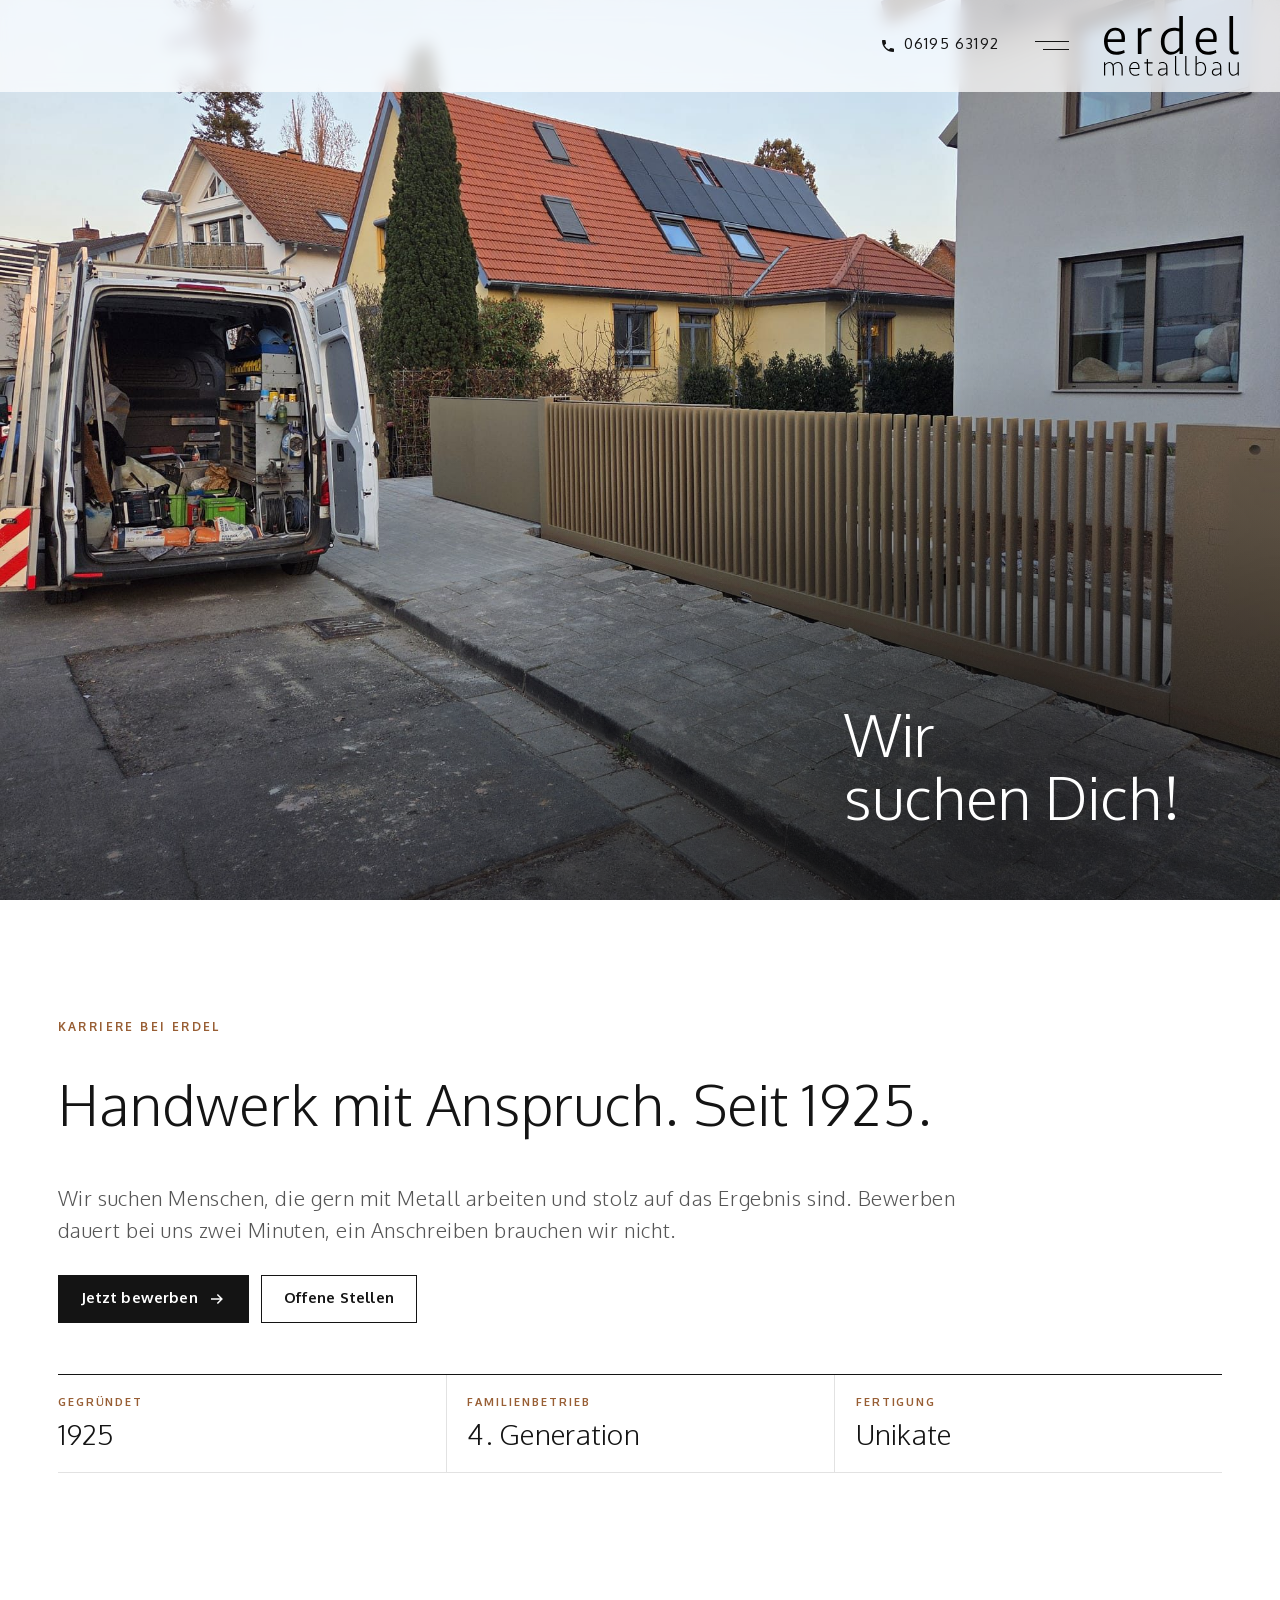
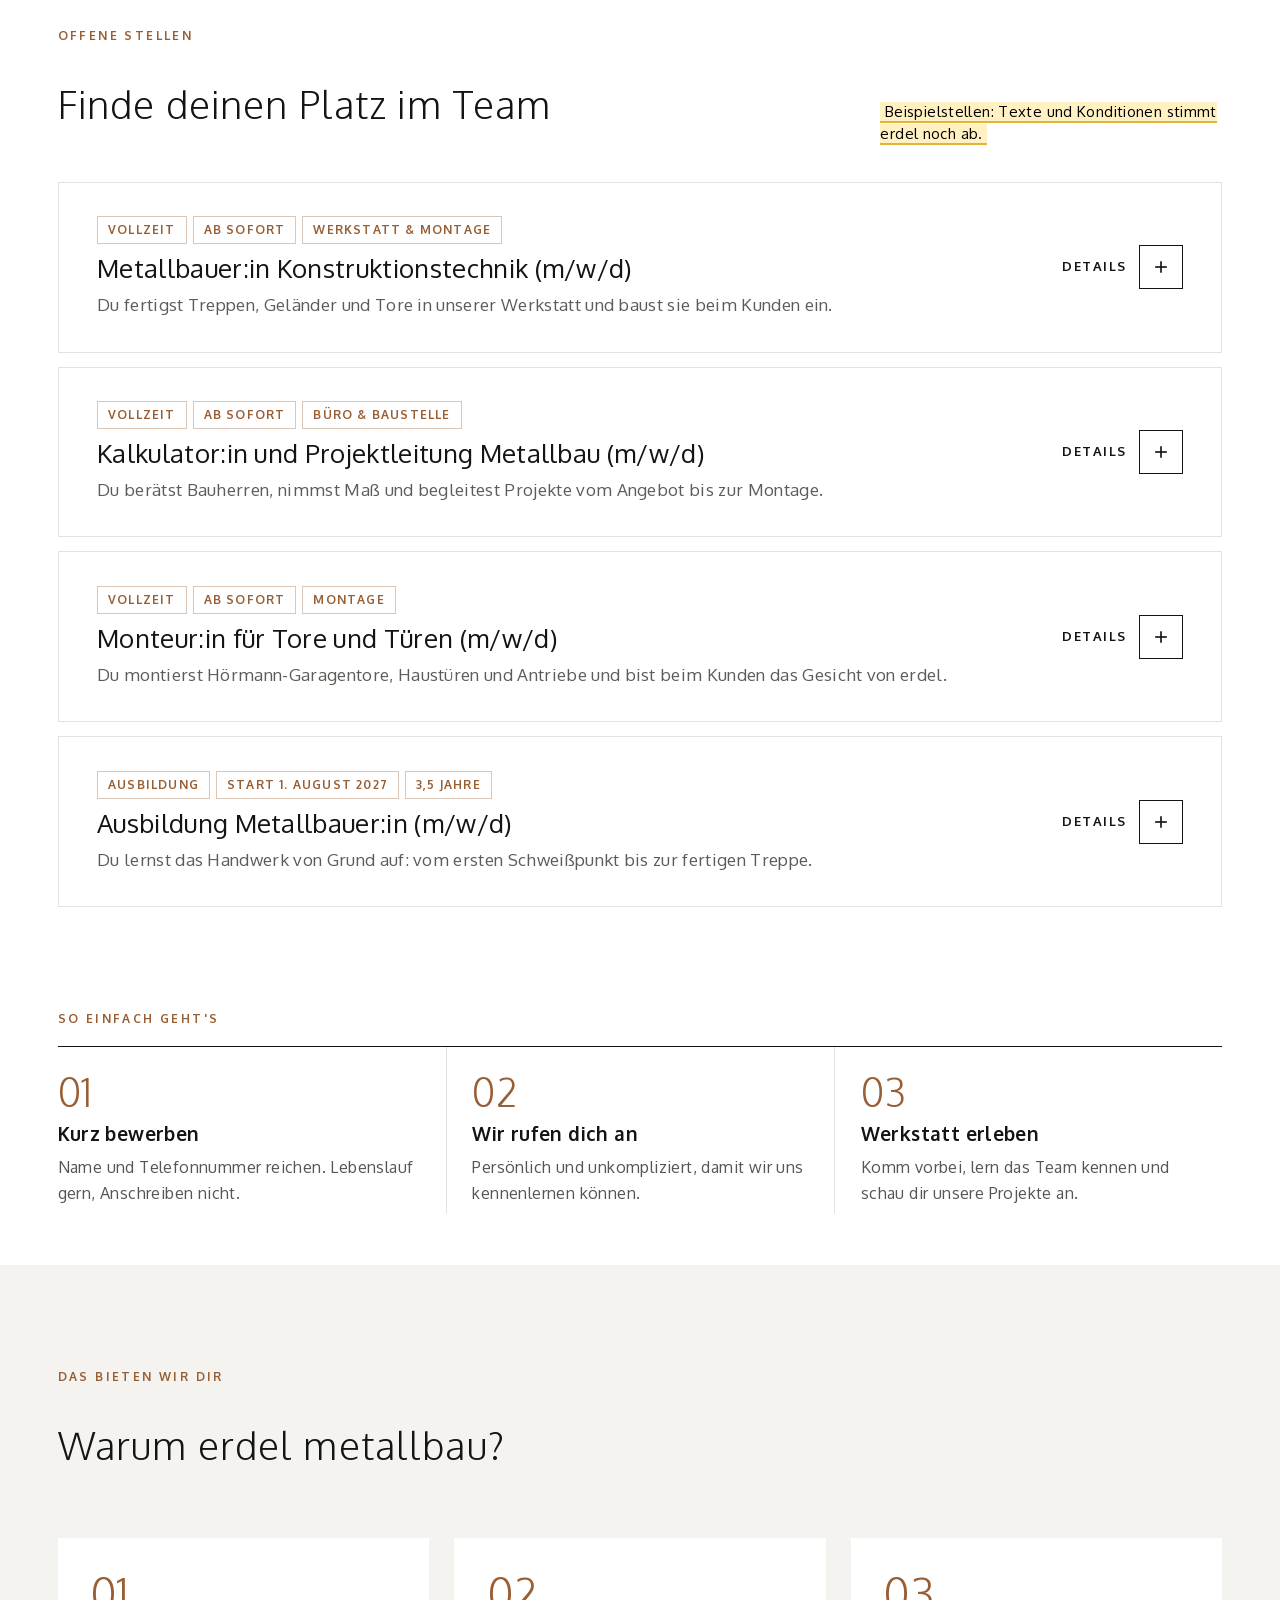
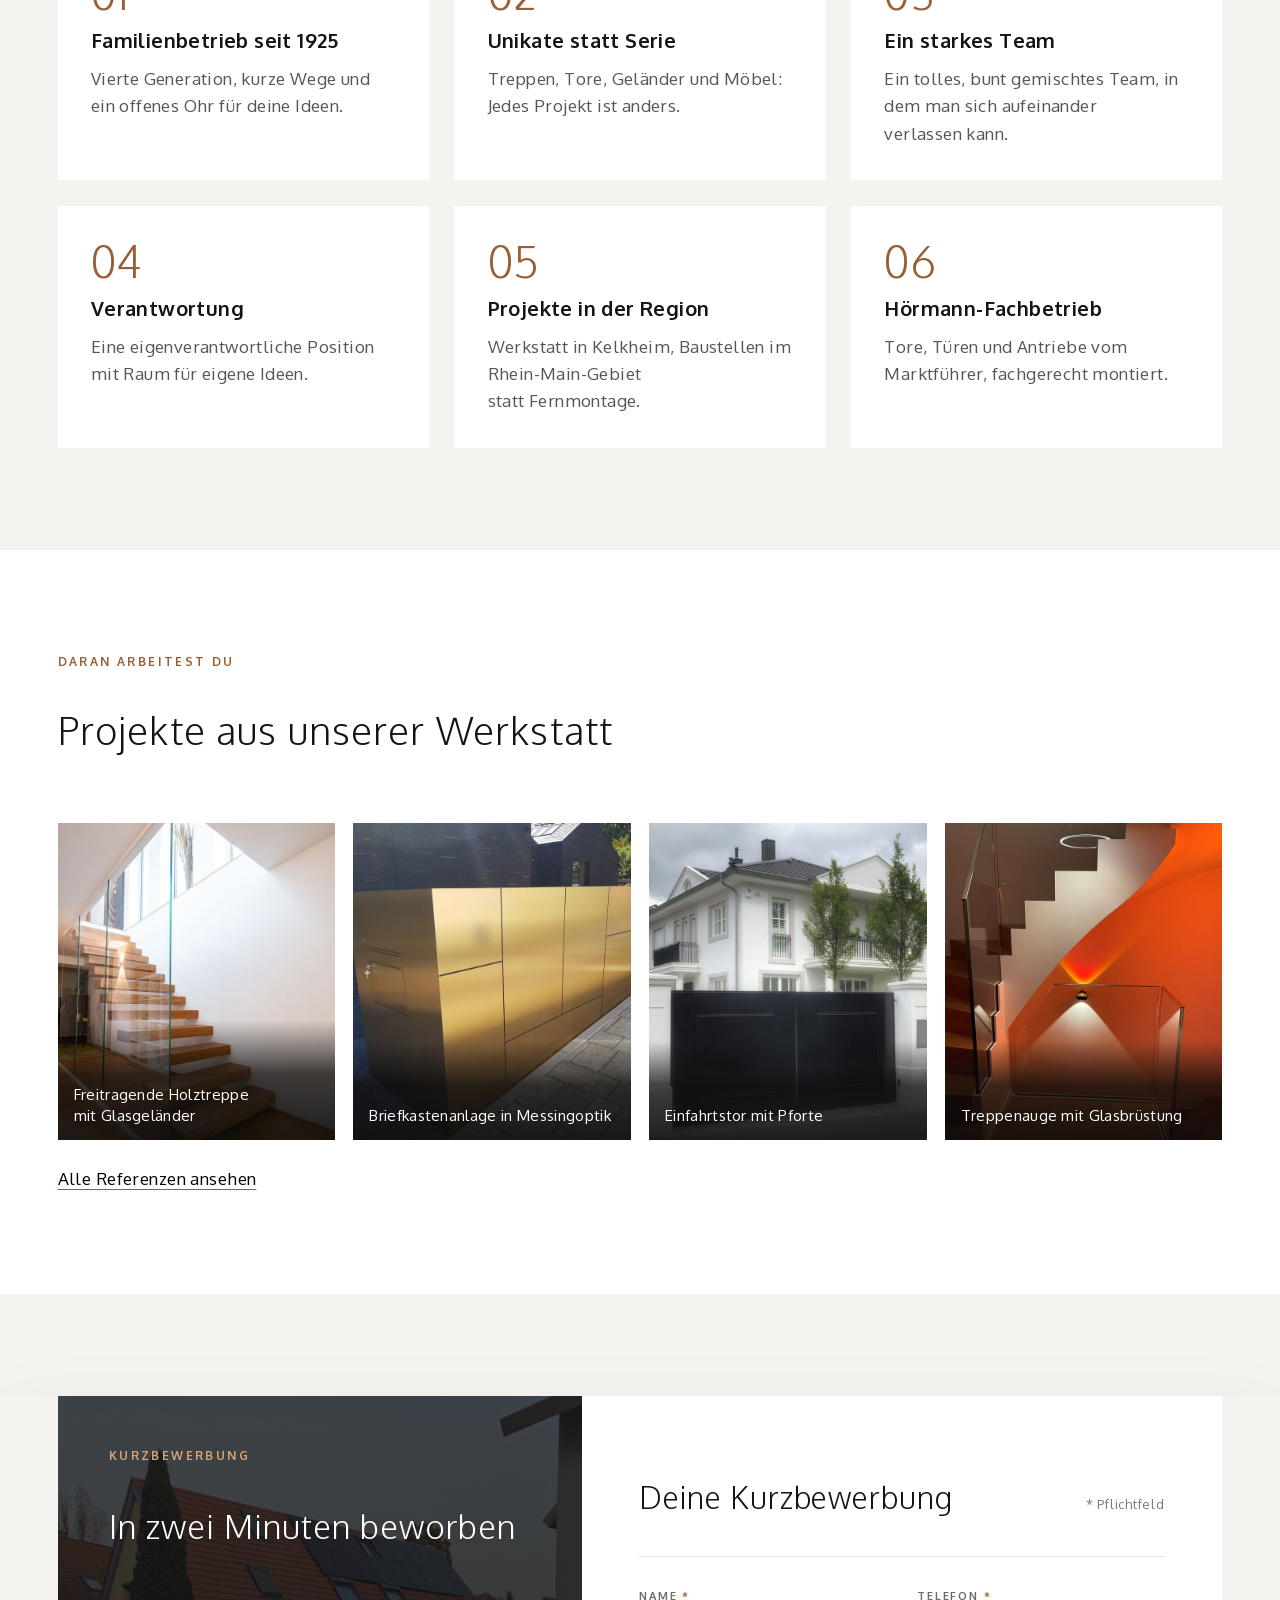
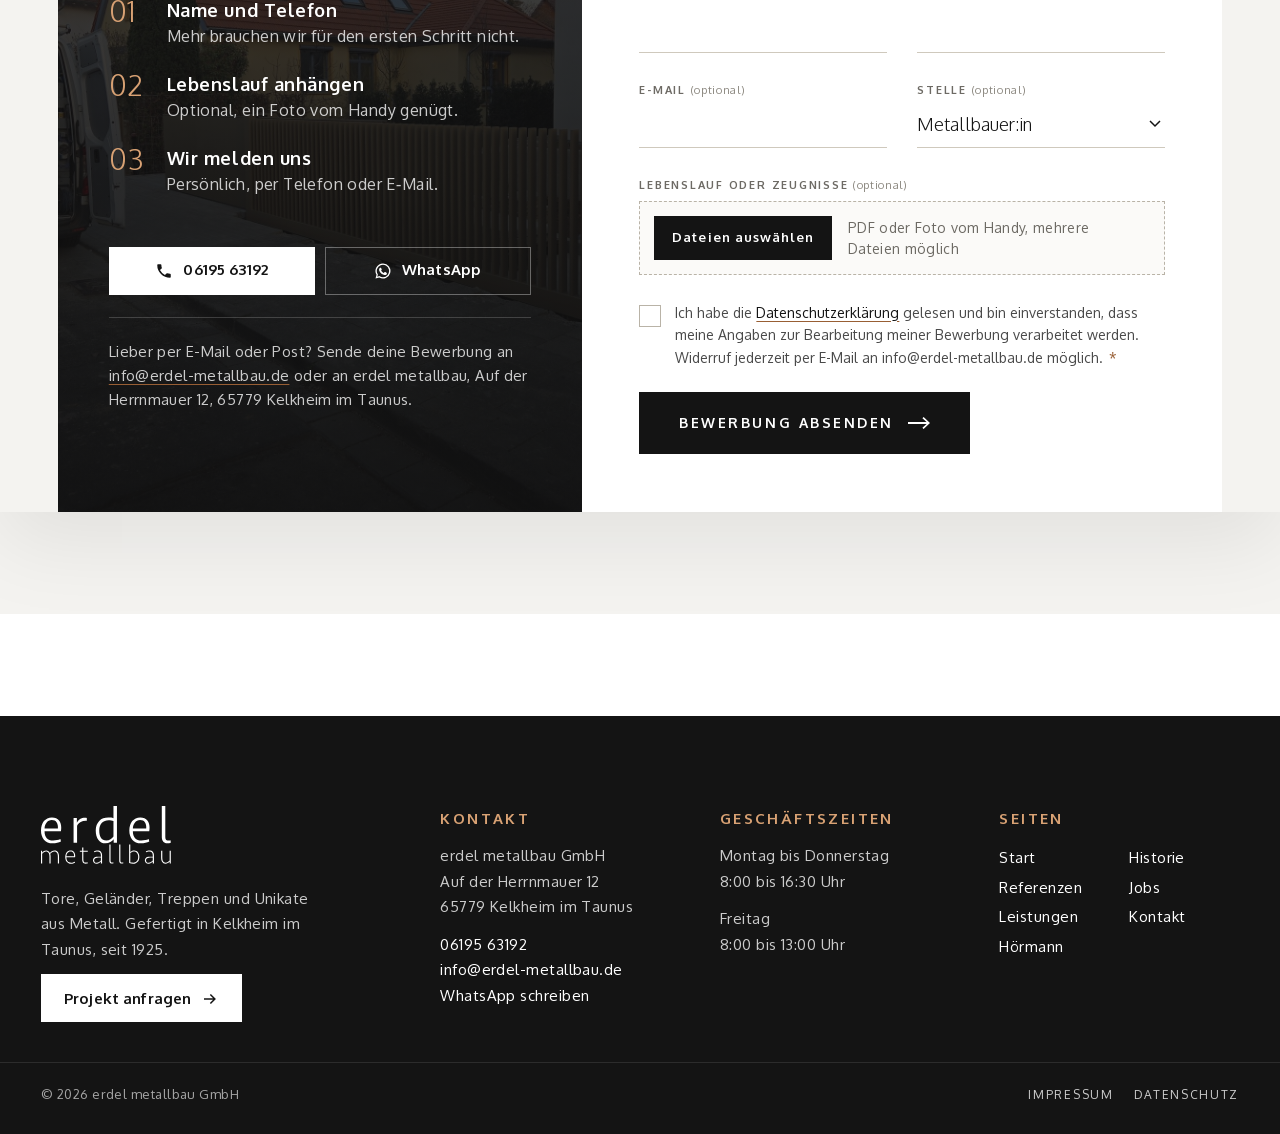
==== commit 07920ce4: "Neue Kundenfotos, Kontaktdaten unkenntlich, schlanke Formulare, Karriere neu - 25 neue Projektfotos " ====
--- a/bewerbungsformular/index.html
+++ b/bewerbungsformular/index.html
@@ -1,270 +1,15 @@
 <!doctype html>
 <html lang="de">
 <head>
-    <meta charset="UTF-8">
-    <meta name="viewport" content="width=device-width, initial-scale=1">
-    <!-- Tile -->
-    <!-- Favicon -->
-    <link href="../favicon.ico" rel="icon" />
-        <title>Bewerbungsformular &#8211; Erdel Metallbau</title>
-<meta name='robots' content='noindex, nofollow' />
-<style id="wp-img-auto-sizes-contain-inline-css">
-img:is([sizes=auto i],[sizes^="auto," i]){contain-intrinsic-size:3000px 1500px}
-/*# sourceURL=wp-img-auto-sizes-contain-inline-css */
-</style>
-<style id="wp-emoji-styles-inline-css">
-
-	img.wp-smiley, img.emoji {
-		display: inline !important;
-		border: none !important;
-		box-shadow: none !important;
-		height: 1em !important;
-		width: 1em !important;
-		margin: 0 0.07em !important;
-		vertical-align: -0.1em !important;
-		background: none !important;
-		padding: 0 !important;
-	}
-/*# sourceURL=wp-emoji-styles-inline-css */
-</style>
-<style id="wp-block-library-inline-css">
-:root{--wp-block-synced-color:#7a00df;--wp-block-synced-color--rgb:122,0,223;--wp-bound-block-color:var(--wp-block-synced-color);--wp-editor-canvas-background:#ddd;--wp-admin-theme-color:#007cba;--wp-admin-theme-color--rgb:0,124,186;--wp-admin-theme-color-darker-10:#006ba1;--wp-admin-theme-color-darker-10--rgb:0,107,160.5;--wp-admin-theme-color-darker-20:#005a87;--wp-admin-theme-color-darker-20--rgb:0,90,135;--wp-admin-border-width-focus:2px}@media (min-resolution:192dpi){:root{--wp-admin-border-width-focus:1.5px}}.wp-element-button{cursor:pointer}:root .has-very-light-gray-background-color{background-color:#eee}:root .has-very-dark-gray-background-color{background-color:#313131}:root .has-very-light-gray-color{color:#eee}:root .has-very-dark-gray-color{color:#313131}:root .has-vivid-green-cyan-to-vivid-cyan-blue-gradient-background{background:linear-gradient(135deg,#00d084,#0693e3)}:root .has-purple-crush-gradient-background{background:linear-gradient(135deg,#34e2e4,#4721fb 50%,#ab1dfe)}:root .has-hazy-dawn-gradient-background{background:linear-gradient(135deg,#faaca8,#dad0ec)}:root .has-subdued-olive-gradient-background{background:linear-gradient(135deg,#fafae1,#67a671)}:root .has-atomic-cream-gradient-background{background:linear-gradient(135deg,#fdd79a,#004a59)}:root .has-nightshade-gradient-background{background:linear-gradient(135deg,#330968,#31cdcf)}:root .has-midnight-gradient-background{background:linear-gradient(135deg,#020381,#2874fc)}:root{--wp--preset--font-size--normal:16px;--wp--preset--font-size--huge:42px}.has-regular-font-size{font-size:1em}.has-larger-font-size{font-size:2.625em}.has-normal-font-size{font-size:var(--wp--preset--font-size--normal)}.has-huge-font-size{font-size:var(--wp--preset--font-size--huge)}:root .has-text-align-center{text-align:center}:root .has-text-align-left{text-align:left}:root .has-text-align-right{text-align:right}.has-fit-text{white-space:nowrap!important}#end-resizable-editor-section{display:none}.aligncenter{clear:both}.items-justified-left{justify-content:flex-start}.items-justified-center{justify-content:center}.items-justified-right{justify-content:flex-end}.items-justified-space-between{justify-content:space-between}.screen-reader-text{word-wrap:normal!important;border:0;clip-path:inset(50%);height:1px;margin:-1px;overflow:hidden;padding:0;position:absolute;width:1px;word-break:normal!important}.screen-reader-text:focus{background-color:#ddd;clip-path:none;color:#444;display:block;font-size:1em;height:auto;left:5px;line-height:normal;padding:15px 23px 14px;text-decoration:none;top:5px;width:auto;z-index:100000}html :where(.has-border-color){border-style:solid}html :where([style^=border-color],[style*=";border-color"],[style*="; border-color"]){border-style:solid}html :where([style^=border-top-color],[style*=";border-top-color"],[style*="; border-top-color"]){border-top-style:solid}html :where([style^=border-right-color],[style*=";border-right-color"],[style*="; border-right-color"]){border-right-style:solid}html :where([style^=border-bottom-color],[style*=";border-bottom-color"],[style*="; border-bottom-color"]){border-bottom-style:solid}html :where([style^=border-left-color],[style*=";border-left-color"],[style*="; border-left-color"]){border-left-style:solid}html :where([style^=border-width],[style*=";border-width"],[style*="; border-width"]){border-style:solid}html :where([style^=border-top-width],[style*=";border-top-width"],[style*="; border-top-width"]){border-top-style:solid}html :where([style^=border-right-width],[style*=";border-right-width"],[style*="; border-right-width"]){border-right-style:solid}html :where([style^=border-bottom-width],[style*=";border-bottom-width"],[style*="; border-bottom-width"]){border-bottom-style:solid}html :where([style^=border-left-width],[style*=";border-left-width"],[style*="; border-left-width"]){border-left-style:solid}html :where(img[class*=wp-image-]){height:auto;max-width:100%}:where(figure){margin:0 0 1em}html :where(.is-position-sticky){--wp-admin--admin-bar--position-offset:var(--wp-admin--admin-bar--height,0px)}@media screen and (max-width:600px){html :where(.is-position-sticky){--wp-admin--admin-bar--position-offset:0px}}
-
-/*# sourceURL=/wp-includes/css/dist/block-library/common.min.css */
-</style>
-<style id="classic-theme-styles-inline-css">
-/*! This file is auto-generated */
-.wp-block-button__link{color:#fff;background-color:#32373c;border-radius:9999px;box-shadow:none;text-decoration:none;padding:calc(.667em + 2px) calc(1.333em + 2px);font-size:1.125em}.wp-block-file__button{background:#32373c;color:#fff;text-decoration:none}
-/*# sourceURL=/wp-includes/css/classic-themes.min.css */
-</style>
-
-<style id="global-styles-inline-css">
-:root{--wp--preset--aspect-ratio--square: 1;--wp--preset--aspect-ratio--4-3: 4/3;--wp--preset--aspect-ratio--3-4: 3/4;--wp--preset--aspect-ratio--3-2: 3/2;--wp--preset--aspect-ratio--2-3: 2/3;--wp--preset--aspect-ratio--16-9: 16/9;--wp--preset--aspect-ratio--9-16: 9/16;--wp--preset--color--black: #000000;--wp--preset--color--cyan-bluish-gray: #abb8c3;--wp--preset--color--white: #ffffff;--wp--preset--color--pale-pink: #f78da7;--wp--preset--color--vivid-red: #cf2e2e;--wp--preset--color--luminous-vivid-orange: #ff6900;--wp--preset--color--luminous-vivid-amber: #fcb900;--wp--preset--color--light-green-cyan: #7bdcb5;--wp--preset--color--vivid-green-cyan: #00d084;--wp--preset--color--pale-cyan-blue: #8ed1fc;--wp--preset--color--vivid-cyan-blue: #0693e3;--wp--preset--color--vivid-purple: #9b51e0;--wp--preset--gradient--vivid-cyan-blue-to-vivid-purple: linear-gradient(135deg,rgb(6,147,227) 0%,rgb(155,81,224) 100%);--wp--preset--gradient--light-green-cyan-to-vivid-green-cyan: linear-gradient(135deg,rgb(122,220,180) 0%,rgb(0,208,130) 100%);--wp--preset--gradient--luminous-vivid-amber-to-luminous-vivid-orange: linear-gradient(135deg,rgb(252,185,0) 0%,rgb(255,105,0) 100%);--wp--preset--gradient--luminous-vivid-orange-to-vivid-red: linear-gradient(135deg,rgb(255,105,0) 0%,rgb(207,46,46) 100%);--wp--preset--gradient--very-light-gray-to-cyan-bluish-gray: linear-gradient(135deg,rgb(238,238,238) 0%,rgb(169,184,195) 100%);--wp--preset--gradient--cool-to-warm-spectrum: linear-gradient(135deg,rgb(74,234,220) 0%,rgb(151,120,209) 20%,rgb(207,42,186) 40%,rgb(238,44,130) 60%,rgb(251,105,98) 80%,rgb(254,248,76) 100%);--wp--preset--gradient--blush-light-purple: linear-gradient(135deg,rgb(255,206,236) 0%,rgb(152,150,240) 100%);--wp--preset--gradient--blush-bordeaux: linear-gradient(135deg,rgb(254,205,165) 0%,rgb(254,45,45) 50%,rgb(107,0,62) 100%);--wp--preset--gradient--luminous-dusk: linear-gradient(135deg,rgb(255,203,112) 0%,rgb(199,81,192) 50%,rgb(65,88,208) 100%);--wp--preset--gradient--pale-ocean: linear-gradient(135deg,rgb(255,245,203) 0%,rgb(182,227,212) 50%,rgb(51,167,181) 100%);--wp--preset--gradient--electric-grass: linear-gradient(135deg,rgb(202,248,128) 0%,rgb(113,206,126) 100%);--wp--preset--gradient--midnight: linear-gradient(135deg,rgb(2,3,129) 0%,rgb(40,116,252) 100%);--wp--preset--font-size--small: 13px;--wp--preset--font-size--medium: 20px;--wp--preset--font-size--large: 36px;--wp--preset--font-size--x-large: 42px;--wp--preset--spacing--20: 0.44rem;--wp--preset--spacing--30: 0.67rem;--wp--preset--spacing--40: 1rem;--wp--preset--spacing--50: 1.5rem;--wp--preset--spacing--60: 2.25rem;--wp--preset--spacing--70: 3.38rem;--wp--preset--spacing--80: 5.06rem;--wp--preset--shadow--natural: 6px 6px 9px rgba(0, 0, 0, 0.2);--wp--preset--shadow--deep: 12px 12px 50px rgba(0, 0, 0, 0.4);--wp--preset--shadow--sharp: 6px 6px 0px rgba(0, 0, 0, 0.2);--wp--preset--shadow--outlined: 6px 6px 0px -3px rgb(255, 255, 255), 6px 6px rgb(0, 0, 0);--wp--preset--shadow--crisp: 6px 6px 0px rgb(0, 0, 0);}.wp-block-button{--wp--preset--dimension--25: 25%;--wp--preset--dimension--50: 50%;--wp--preset--dimension--75: 75%;--wp--preset--dimension--100: 100%;}:where(body) { margin: 0; }:where(.is-layout-flex){gap: 0.5em;}:where(.is-layout-grid){gap: 0.5em;}body .is-layout-flex{display: flex;}.is-layout-flex{flex-wrap: wrap;align-items: center;}.is-layout-flex > :is(*, div){margin: 0;}body .is-layout-grid{display: grid;}.is-layout-grid > :is(*, div){margin: 0;}body{padding-top: 0px;padding-right: 0px;padding-bottom: 0px;padding-left: 0px;}:root :where(.wp-element-button, .wp-block-button__link){background-color: #32373c;border-width: 0;color: #fff;font-family: inherit;font-size: inherit;font-style: inherit;font-weight: inherit;letter-spacing: inherit;line-height: inherit;padding-top: calc(0.667em + 2px);padding-right: calc(1.333em + 2px);padding-bottom: calc(0.667em + 2px);padding-left: calc(1.333em + 2px);text-decoration: none;text-transform: inherit;}.has-black-color{color: var(--wp--preset--color--black) !important;}.has-cyan-bluish-gray-color{color: var(--wp--preset--color--cyan-bluish-gray) !important;}.has-white-color{color: var(--wp--preset--color--white) !important;}.has-pale-pink-color{color: var(--wp--preset--color--pale-pink) !important;}.has-vivid-red-color{color: var(--wp--preset--color--vivid-red) !important;}.has-luminous-vivid-orange-color{color: var(--wp--preset--color--luminous-vivid-orange) !important;}.has-luminous-vivid-amber-color{color: var(--wp--preset--color--luminous-vivid-amber) !important;}.has-light-green-cyan-color{color: var(--wp--preset--color--light-green-cyan) !important;}.has-vivid-green-cyan-color{color: var(--wp--preset--color--vivid-green-cyan) !important;}.has-pale-cyan-blue-color{color: var(--wp--preset--color--pale-cyan-blue) !important;}.has-vivid-cyan-blue-color{color: var(--wp--preset--color--vivid-cyan-blue) !important;}.has-vivid-purple-color{color: var(--wp--preset--color--vivid-purple) !important;}.has-black-background-color{background-color: var(--wp--preset--color--black) !important;}.has-cyan-bluish-gray-background-color{background-color: var(--wp--preset--color--cyan-bluish-gray) !important;}.has-white-background-color{background-color: var(--wp--preset--color--white) !important;}.has-pale-pink-background-color{background-color: var(--wp--preset--color--pale-pink) !important;}.has-vivid-red-background-color{background-color: var(--wp--preset--color--vivid-red) !important;}.has-luminous-vivid-orange-background-color{background-color: var(--wp--preset--color--luminous-vivid-orange) !important;}.has-luminous-vivid-amber-background-color{background-color: var(--wp--preset--color--luminous-vivid-amber) !important;}.has-light-green-cyan-background-color{background-color: var(--wp--preset--color--light-green-cyan) !important;}.has-vivid-green-cyan-background-color{background-color: var(--wp--preset--color--vivid-green-cyan) !important;}.has-pale-cyan-blue-background-color{background-color: var(--wp--preset--color--pale-cyan-blue) !important;}.has-vivid-cyan-blue-background-color{background-color: var(--wp--preset--color--vivid-cyan-blue) !important;}.has-vivid-purple-background-color{background-color: var(--wp--preset--color--vivid-purple) !important;}.has-black-border-color{border-color: var(--wp--preset--color--black) !important;}.has-cyan-bluish-gray-border-color{border-color: var(--wp--preset--color--cyan-bluish-gray) !important;}.has-white-border-color{border-color: var(--wp--preset--color--white) !important;}.has-pale-pink-border-color{border-color: var(--wp--preset--color--pale-pink) !important;}.has-vivid-red-border-color{border-color: var(--wp--preset--color--vivid-red) !important;}.has-luminous-vivid-orange-border-color{border-color: var(--wp--preset--color--luminous-vivid-orange) !important;}.has-luminous-vivid-amber-border-color{border-color: var(--wp--preset--color--luminous-vivid-amber) !important;}.has-light-green-cyan-border-color{border-color: var(--wp--preset--color--light-green-cyan) !important;}.has-vivid-green-cyan-border-color{border-color: var(--wp--preset--color--vivid-green-cyan) !important;}.has-pale-cyan-blue-border-color{border-color: var(--wp--preset--color--pale-cyan-blue) !important;}.has-vivid-cyan-blue-border-color{border-color: var(--wp--preset--color--vivid-cyan-blue) !important;}.has-vivid-purple-border-color{border-color: var(--wp--preset--color--vivid-purple) !important;}.has-vivid-cyan-blue-to-vivid-purple-gradient-background{background: var(--wp--preset--gradient--vivid-cyan-blue-to-vivid-purple) !important;}.has-light-green-cyan-to-vivid-green-cyan-gradient-background{background: var(--wp--preset--gradient--light-green-cyan-to-vivid-green-cyan) !important;}.has-luminous-vivid-amber-to-luminous-vivid-orange-gradient-background{background: var(--wp--preset--gradient--luminous-vivid-amber-to-luminous-vivid-orange) !important;}.has-luminous-vivid-orange-to-vivid-red-gradient-background{background: var(--wp--preset--gradient--luminous-vivid-orange-to-vivid-red) !important;}.has-very-light-gray-to-cyan-bluish-gray-gradient-background{background: var(--wp--preset--gradient--very-light-gray-to-cyan-bluish-gray) !important;}.has-cool-to-warm-spectrum-gradient-background{background: var(--wp--preset--gradient--cool-to-warm-spectrum) !important;}.has-blush-light-purple-gradient-background{background: var(--wp--preset--gradient--blush-light-purple) !important;}.has-blush-bordeaux-gradient-background{background: var(--wp--preset--gradient--blush-bordeaux) !important;}.has-luminous-dusk-gradient-background{background: var(--wp--preset--gradient--luminous-dusk) !important;}.has-pale-ocean-gradient-background{background: var(--wp--preset--gradient--pale-ocean) !important;}.has-electric-grass-gradient-background{background: var(--wp--preset--gradient--electric-grass) !important;}.has-midnight-gradient-background{background: var(--wp--preset--gradient--midnight) !important;}.has-small-font-size{font-size: var(--wp--preset--font-size--small) !important;}.has-medium-font-size{font-size: var(--wp--preset--font-size--medium) !important;}.has-large-font-size{font-size: var(--wp--preset--font-size--large) !important;}.has-x-large-font-size{font-size: var(--wp--preset--font-size--x-large) !important;}
-/*# sourceURL=global-styles-inline-css */
-</style>
-
-<link rel='stylesheet' id='wp-style-css' href='../wp-content/themes/erdel/assets/styles/style.min.css' media='all' />
-<meta name="generator" content="WordPress 7.1.3" />
-
-<link rel='stylesheet' id='forminator-module-css-700-css' href='../wp-content/uploads/forminator/css/style-700.css' media='all' />
-<link rel='stylesheet' id='forminator-icons-css' href='../wp-content/plugins/forminator/assets/forminator-ui/css/forminator-icons.min.css' media='all' />
-<link rel='stylesheet' id='forminator-utilities-css' href='../wp-content/plugins/forminator/assets/forminator-ui/css/src/forminator-utilities.min.css' media='all' />
-<link rel='stylesheet' id='forminator-grid-default-css' href='../wp-content/plugins/forminator/assets/forminator-ui/css/src/grid/forminator-grid.open.min.css' media='all' />
-<link rel='stylesheet' id='forminator-forms-default-base-css' href='../wp-content/plugins/forminator/assets/forminator-ui/css/src/form/forminator-form-default.base.min.css' media='all' />
-<link rel='stylesheet' id='forminator-forms-default-select2-css' href='../wp-content/plugins/forminator/assets/forminator-ui/css/src/form/forminator-form-default.select2.min.css' media='all' />
-<link rel='stylesheet' id='forminator-forms-default-full-css' href='../wp-content/plugins/forminator/assets/forminator-ui/css/src/form/forminator-form-default.full.min.css' media='all' />
-<link rel='stylesheet' id='intlTelInput-forminator-css-css' href='../wp-content/plugins/forminator/assets/css/intlTelInput.min.css' media='all' />
-<link rel='stylesheet' id='buttons-css' href='../wp-includes/css/buttons.min.css' media='all' />
-
-<link rel="preload" href="../nxm/fonts/oxygen-300-latin.woff2" as="font" type="font/woff2" crossorigin>
-<link rel="preload" href="../nxm/fonts/oxygen-400-latin.woff2" as="font" type="font/woff2" crossorigin>
-<link rel="preload" href="../nxm/fonts/oxygen-700-latin.woff2" as="font" type="font/woff2" crossorigin>
-<link rel="stylesheet" href="../nxm/nxm.css?v=48">
-<meta name="theme-color" content="#141414">
+<meta charset="utf-8">
+<meta name="viewport" content="width=device-width, initial-scale=1">
+<meta name="robots" content="noindex, follow">
+<title>Bewerbung &#8211; Erdel Metallbau</title>
+<link rel="canonical" href="../jobs/#bewerben">
+<meta http-equiv="refresh" content="0; url=../jobs/#bewerben">
+<script>location.replace('../jobs/#bewerben');</script>
 </head>
-<body class="nxm-nohero wp-singular page-template page-template-page-blank-with-container page-template-page-blank-with-container-php page page-id-701 wp-theme-erdel">
-        <div id="page" class="site">
-        <!-- nxm:header -->
-<a class="nxm-skip" href="#content">Zum Inhalt springen</a>
-<header class="nxm-head" id="nxm-head">
-  <div class="nxm-head__right">
-    <a class="nxm-head__tel" href="tel:+49619563192"><svg viewBox="0 0 24 24" aria-hidden="true"><path d="M6.6 10.8a15.1 15.1 0 0 0 6.6 6.6l2.2-2.2c.3-.3.7-.4 1-.2 1.1.4 2.3.6 3.6.6.6 0 1 .4 1 1V20c0 .6-.4 1-1 1A17 17 0 0 1 3 4c0-.6.4-1 1-1h3.5c.6 0 1 .4 1 1 0 1.3.2 2.5.6 3.6.1.3 0 .7-.2 1l-2.3 2.2z"/></svg><span>06195&nbsp;63192</span></a>
-    <button class="nxm-burger" type="button" aria-expanded="false" aria-controls="nxm-menu" aria-label="Menü öffnen">
-      <span class="nxm-burger__icon" aria-hidden="true"><i></i><i></i></span>
-    </button>
-    <a class="nxm-head__logo" href="../" aria-label="erdel metallbau – zur Startseite">
-      <img src="../wp-content/themes/erdel/assets/images/logo.svg" alt="erdel metallbau" width="170" height="52">
-    </a>
-  </div>
-</header>
-<div class="nxm-menu" id="nxm-menu" role="dialog" aria-modal="true" aria-label="Hauptmenü" aria-hidden="true">
-  <div class="nxm-menu__bg" aria-hidden="true"><img src="../wp-content/uploads/2022/07/header.jpg" alt="" decoding="async" data-nxm-img="0" class=is-active><img src="../nxm/img/zaun-lamellen.jpg" alt="" decoding="async" data-nxm-img="1"><img src="../nxm/img/tor-anthrazit.jpg" alt="" decoding="async" data-nxm-img="2"><img src="../wp-content/uploads/2022/10/garagentor-garage-metallbau-erdel-hoermann.jpg" alt="" decoding="async" data-nxm-img="3"><img src="../nxm/img/weltkugel.jpg" alt="" decoding="async" data-nxm-img="4"><img src="../wp-content/uploads/2022/09/erdel-metallbau-background-mitarbeiter.jpg" alt="" decoding="async" data-nxm-img="5"><img src="../nxm/img/haus-terrasse.jpg" alt="" decoding="async" data-nxm-img="6"></div>
-  <div class="nxm-menu__inner">
-    <nav class="nxm-menu__nav" aria-label="Hauptnavigation"><ul><li style="--i:0"><a href="../" data-nxm-img="0">Start</a></li><li style="--i:1"><a href="../referenzen/" data-nxm-img="1">Referenzen</a></li><li style="--i:2"><a href="../leistungen/" data-nxm-img="2">Leistungen</a></li><li style="--i:3"><a href="../hoermann/" data-nxm-img="3">Hörmann</a></li><li style="--i:4"><a href="../historie/" data-nxm-img="4">Historie</a></li><li style="--i:5"><a href="../jobs/" data-nxm-img="5">Jobs</a></li><li style="--i:6"><a href="../kontakt/" data-nxm-img="6">Kontakt</a></li></ul></nav>
-    <a class="nxm-menu__cta" href="../kontakt/"><span aria-hidden="true">&gt;</span> Kontaktformular</a>
-  </div>
-  <div class="nxm-menu__foot">
-    <p>Auf der Herrnmauer 12, 65779 Kelkheim im Taunus<br>
-      <a href="tel:+49619563192">+49 (0)&nbsp;6195-63192</a> · <a href="mailto:info@erdel-metallbau.de">info@erdel-metallbau.de</a> · <a href="https://wa.me/49619563192" target="_blank" rel="noopener">WhatsApp</a></p>
-    <p class="nxm-menu__legal"><a href="../impressum/">Impressum</a><a href="../datenschutzerklaerung/">Datenschutz</a></p>
-  </div>
-  <p class="nxm-menu__claim" aria-hidden="true">geradlinig<br>modern<br>individuell</p>
-</div>
-<!-- /nxm:header -->
-<div id="content" class="site-content container py-5 mt-5">
-    <div id="content-main" class="site-main">
-                <main id="main" class="main-content">
-            <div class="main-body">
-<!-- nxm:seite -->
-<section class="x-section x-intro x-intro--compact">
-  <div class="x-wrap">
-    <p class="x-eyebrow">Bewerbung</p>
-    <h1 class="x-display">Jetzt online&nbsp;bewerben</h1>
-    <p class="x-lead">Schick uns deine Unterlagen direkt über das Formular. Lebenslauf, Zeugnisse oder Portfolio kannst du als Datei&nbsp;hochladen.</p>
-  </div>
-</section>
-
-<section class="x-section x-formsec x-section--flush" id="bewerbung">
-  <div class="x-wrap x-formgrid">
-    <aside class="x-formside">
-      <img src="../nxm/img/gelaender-edelstahl.jpg" alt="" loading="lazy">
-      <div class="x-formside__body">
-        <p class="x-eyebrow x-eyebrow--light">So&nbsp;geht's</p>
-        <h2>In drei&nbsp;Schritten</h2>
-        <ol class="x-steps">
-          <li><strong>Angaben&nbsp;eintragen</strong><span>Name, Telefon und&nbsp;E&#8209;Mail.</span></li>
-          <li><strong>Unterlagen&nbsp;hochladen</strong><span>Lebenslauf, gerne auch Zeugnisse oder&nbsp;Portfolio.</span></li>
-          <li><strong>Absenden</strong><span>Gerne mit ein paar Worten zu&nbsp;dir.</span></li>
-        </ol>
-        <p class="x-formside__hint">Lieber per E-Mail oder Post? Sende deine Bewerbung an <a href="mailto:info@erdel-metallbau.de">info@erdel-metallbau.de</a> oder an erdel metallbau, Auf der Herrnmauer 12, 65779 Kelkheim im Taunus. <a href="../jobs/#stellen">Zu den offenen Stellen</a></p>
-      </div>
-    </aside>
-    <div class="x-formcard">
-      <div class="x-formcard__head"><h2>Deine&nbsp;Bewerbung</h2><p class="x-formcard__req"><span aria-hidden="true">*</span> Pflichtfeld</p></div>
-      <form
-				id="forminator-module-700"
-				class="forminator-ui forminator-custom-form forminator-custom-form-700 forminator-design--default  forminator_ajax"
-				method="post"
-				data-forminator-render="0"
-				data-form-id="700"
-				
-				data-design="default"
-				
-				
-				
-				data-grid="open"
-				enctype="multipart/form-data"
-				
-				style="display: none;"
-				
-				data-uid="6ad1bf1f78fe2"
-			><div class="forminator-response-message forminator-error" aria-hidden="true"></div><div class="forminator-row"><div id="name-1" class="forminator-col forminator-col-12 "><div class="forminator-field"><label for="forminator-field-name-1_6ad1bf1f78fe2" class="forminator-label">Name <span class="forminator-required">*</span></label><input type="text" name="name-1" value="" placeholder="" id="forminator-field-name-1_6ad1bf1f78fe2" class="forminator-input forminator-name--field" aria-required="true" /></div></div></div><div class="forminator-row"><div id="name-2" class="forminator-col forminator-col-12 "><div class="forminator-field"><label for="forminator-field-name-2_6ad1bf1f78fe2" class="forminator-label">Nachname</label><input type="text" name="name-2" value="" placeholder="" id="forminator-field-name-2_6ad1bf1f78fe2" class="forminator-input forminator-name--field" aria-required="false" /></div></div></div><div class="forminator-row"><div id="phone-1" class="forminator-col forminator-col-12 "><div class="forminator-field"><label for="forminator-field-phone-1_6ad1bf1f78fe2" class="forminator-label">Telefon</label><input type="text" name="phone-1" value="" placeholder="" id="forminator-field-phone-1_6ad1bf1f78fe2" class="forminator-input forminator-field--phone" data-required="" aria-required="false" autocomplete="off" /></div></div></div><div class="forminator-row"><div id="email-1" class="forminator-col forminator-col-12 "><div class="forminator-field"><label for="forminator-field-email-1_6ad1bf1f78fe2" class="forminator-label">E-Mail <span class="forminator-required">*</span></label><input type="email" name="email-1" value="" placeholder="" id="forminator-field-email-1_6ad1bf1f78fe2" class="forminator-input forminator-email--field" data-required="true" aria-required="true" /></div></div></div><div class="forminator-row"><div id="select-1" class="forminator-col forminator-col-12 "><div class="forminator-field"><label for="forminator-form-700__field--select-1_6ad1bf1f78fe2-label" class="forminator-label">Auf der Suche nach</label><select id="forminator-form-700__field--select-1_6ad1bf1f78fe2" class="forminator-select--field forminator-select2" data-required="" name="select-1" data-default-value="Festeinstellung" data-placeholder="" data-search="false" aria-describedby="forminator-form-700__field--select-1_6ad1bf1f78fe2-description"><option value="Festeinstellung" selected="selected" data-calculation="0">Festeinstellung</option><option value="Prakitkum"  data-calculation="0">Prakitkum</option><option value="Nebentätigkeit"  data-calculation="0">Nebentätigkeit</option><option value="Ausbildung"  data-calculation="0">Ausbildung</option></select></div></div></div><div class="forminator-row"><div id="upload-1" class="forminator-col forminator-col-12 "><div class="forminator-field"><label for="forminator-field-upload-1_6ad1bf1f78fe2" class="forminator-label">ANSCHREIBEN / LEBENSLAUF / DOKUMENTE <span class="forminator-required">*</span></label><div class="forminator-file-upload " data-element="upload-1_6ad1bf1f78fe2" aria-describedby="forminator-field-upload-1_6ad1bf1f78fe2-description"><input type="file" name="upload-1" id="forminator-field-upload-1_6ad1bf1f78fe2" class="forminator-input-file-required do-validate" accept=".webp,.jpg,.jpeg,.jpe,.png,.pdf,.zip"><button id="forminator-field-upload-1_6ad1bf1f78fe2_button" class="forminator-button forminator-button-upload" data-id="forminator-field-upload-1_6ad1bf1f78fe2">Datei auswählen</button><span data-empty-text="Keine Datei ausgewählt">Keine Datei&nbsp;ausgewählt</span><button class="forminator-button-delete" style="display: none;"><i class="forminator-icon-close" aria-hidden="true"></i><span class="forminator-screen-reader-only">Hochgeladene Datei&nbsp;löschen</span></button></div><span id="forminator-field-upload-1_6ad1bf1f78fe2-description" class="forminator-description">Dateiformat: PDF (8&nbsp;MB)</span></div></div></div><div class="forminator-row"><div id="upload-2" class="forminator-col forminator-col-12 "><div class="forminator-field"><label for="forminator-field-upload-2_6ad1bf1f78fe2" class="forminator-label">SONSTIGES</label><div class="forminator-file-upload " data-element="upload-2_6ad1bf1f78fe2" aria-describedby="forminator-field-upload-2_6ad1bf1f78fe2-description"><input type="file" name="upload-2" id="forminator-field-upload-2_6ad1bf1f78fe2" class="forminator-input-file" accept=".webp,.jpg,.jpeg,.jpe,.png,.zip,.pdf"><button id="forminator-field-upload-2_6ad1bf1f78fe2_button" class="forminator-button forminator-button-upload" data-id="forminator-field-upload-2_6ad1bf1f78fe2">Datei auswählen</button><span data-empty-text="Keine Datei ausgewählt">Keine Datei&nbsp;ausgewählt</span><button class="forminator-button-delete" style="display: none;"><i class="forminator-icon-close" aria-hidden="true"></i><span class="forminator-screen-reader-only">Hochgeladene Datei&nbsp;löschen</span></button></div><span id="forminator-field-upload-2_6ad1bf1f78fe2-description" class="forminator-description">Dateiformat: JPG, JPEG, PNG oder PDF (8&nbsp;MB)</span></div></div></div><div class="forminator-row"><div id="textarea-1" class="forminator-col forminator-col-12 "><div class="forminator-field"><label for="forminator-field-textarea-1_6ad1bf1f78fe2" class="forminator-label">Ein paar Worte oder weitere Informationen</label><textarea name="textarea-1" placeholder="" id="forminator-field-textarea-1_6ad1bf1f78fe2" class="forminator-textarea" rows="6" style="min-height:140px;" ></textarea></div></div></div><div class="forminator-row"><div id="checkbox-1" class="forminator-col forminator-col-12 "><div role="group" class="forminator-field required" aria-labelledby="forminator-checkbox-group-6ad1bf1f78fe2-label"><p class="forminator-label">Datenschutz <span class="forminator-required">*</span></p><label for="forminator-field-checkbox-1-1-6ad1bf1f78fe2" class="forminator-checkbox"><input type="checkbox" name="checkbox-1[]" value="Ja" id="forminator-field-checkbox-1-1-6ad1bf1f78fe2" data-calculation="0"  aria-describedby="forminator-field-checkbox-1-6ad1bf1f78fe2-description" required data-nxm-consent/><span class="forminator-checkbox-box" aria-hidden="true"></span><span class="forminator-checkbox-label">Ich habe die <a href="../datenschutzerklaerung/" target="_blank" rel="noopener">Datenschutzerklärung</a> gelesen und bin einverstanden, dass meine Angaben zur Durchführung des Bewerbungsverfahrens verarbeitet werden. Widerruf jederzeit per E-Mail an <span class="nxm-nowrap">info@erdel-metallbau.de</span> möglich.&nbsp;<span class="forminator-required">*</span></span></label><p class="nxm-consent__error" role="alert" hidden>Bitte bestätigen Sie die Datenschutzerklärung, damit wir Ihre Anfrage bearbeiten&nbsp;dürfen.</p></div></div></div><input type="hidden" name="referer_url" value="../jobs/index.html" /><div class="forminator-row forminator-row-last"><div class="forminator-col"><div class="forminator-field"><button class="forminator-button forminator-button-submit">Senden</button></div></div></div><input type="hidden" id="forminator_nonce" name="forminator_nonce" value="e849eeb2f9" /><input type="hidden" name="_wp_http_referer" value="/bewerbungsformular/" /><input type="hidden" name="form_id" value="700"><input type="hidden" name="page_id" value="701"><input type="hidden" name="form_type" value="default"><input type="hidden" name="current_url" value="../jobs/index.html"><input type="hidden" name="render_id" value="0"><input type="hidden" name="action" value="forminator_submit_form_custom-forms"></form>
-    </div>
-  </div>
-</section>
-
-<!-- /nxm:seite -->
-</div>
-</main>
-    </div>
-</div>
-        <!-- nxm:footer -->
-<footer class="nxm-foot">
-  <div class="nxm-foot__inner">
-    <div class="nxm-foot__brand">
-      <img src="../wp-content/themes/erdel/assets/images/logo.svg" alt="erdel metallbau" width="190" height="58" loading="lazy">
-      <p>Tore, Geländer, Treppen und Unikate aus Metall. Gefertigt in Kelkheim im Taunus, seit&nbsp;1925.</p>
-      <a class="nxm-btn nxm-btn--light" href="../kontakt/">Projekt anfragen <svg viewBox="0 0 24 24" aria-hidden="true"><path d="M13.2 5.3 19.9 12l-6.7 6.7-1.4-1.4 4.3-4.3H4v-2h12.1l-4.3-4.3z"/></svg></a>
-    </div>
-    <div class="nxm-foot__col">
-      <p class="nxm-eyebrow">Kontakt</p>
-      <address>erdel metallbau GmbH<br>Auf der Herrnmauer 12<br>65779 Kelkheim im Taunus</address>
-      <a href="tel:+49619563192">06195&nbsp;63192</a><br>
-      <a href="mailto:info@erdel-metallbau.de">info@erdel-metallbau.de</a><br>
-      <a href="https://wa.me/49619563192" target="_blank" rel="noopener">WhatsApp schreiben</a>
-    </div>
-    <div class="nxm-foot__col">
-      <p class="nxm-eyebrow">Geschäftszeiten</p>
-      <p>Montag bis Donnerstag<br>8:00 bis 16:30&nbsp;Uhr</p>
-      <p>Freitag<br>8:00 bis 13:00&nbsp;Uhr</p>
-    </div>
-    <div class="nxm-foot__col">
-      <p class="nxm-eyebrow">Seiten</p>
-      <ul><li><a href="../">Start</a></li><li><a href="../referenzen/">Referenzen</a></li><li><a href="../leistungen/">Leistungen</a></li><li><a href="../hoermann/">Hörmann</a></li><li><a href="../historie/">Historie</a></li><li><a href="../jobs/">Jobs</a></li><li><a href="../kontakt/">Kontakt</a></li></ul>
-    </div>
-  </div>
-  <div class="nxm-foot__bar">
-    <span>© 2026 erdel metallbau&nbsp;GmbH</span>
-    <span><a href="../impressum/">Impressum</a><a href="../datenschutzerklaerung/">Datenschutz</a></span>
-  </div>
-</footer>
-<!-- /nxm:footer -->
-<!-- nxm:actions -->
-<nav class="nxm-actions" aria-label="Schnellkontakt">
-  <a href="tel:+49619563192"><svg viewBox="0 0 24 24" aria-hidden="true"><path d="M6.6 10.8a15.1 15.1 0 0 0 6.6 6.6l2.2-2.2c.3-.3.7-.4 1-.2 1.1.4 2.3.6 3.6.6.6 0 1 .4 1 1V20c0 .6-.4 1-1 1A17 17 0 0 1 3 4c0-.6.4-1 1-1h3.5c.6 0 1 .4 1 1 0 1.3.2 2.5.6 3.6.1.3 0 .7-.2 1l-2.3 2.2z"/></svg><span>Anrufen</span></a>
-  <a href="https://wa.me/49619563192" target="_blank" rel="noopener"><svg viewBox="0 0 24 24" aria-hidden="true"><path d="M12 2a10 10 0 0 0-8.6 15.1L2 22l5-1.3A10 10 0 1 0 12 2zm0 18.2c-1.5 0-3-.4-4.3-1.2l-.3-.2-3 .8.8-2.9-.2-.3A8.2 8.2 0 1 1 12 20.2zm4.5-6.1c-.2-.1-1.5-.7-1.7-.8-.2-.1-.4-.1-.6.1l-.8 1c-.1.2-.3.2-.5.1a6.7 6.7 0 0 1-3.3-2.9c-.2-.4.2-.4.7-1.3.1-.2 0-.3 0-.4l-.8-1.8c-.2-.5-.4-.4-.6-.4h-.5a1 1 0 0 0-.7.3 3 3 0 0 0-.9 2.2c0 1.3.9 2.5 1 2.7.1.2 1.8 2.8 4.4 3.9 1.6.7 2.3.8 3.1.6.5-.1 1.5-.6 1.7-1.2.2-.6.2-1.1.2-1.2-.1-.1-.3-.2-.5-.3z"/></svg><span>WhatsApp</span></a>
-  <a href="../kontakt/" class="is-primary"><svg viewBox="0 0 24 24" aria-hidden="true"><path d="M3 5h18c.6 0 1 .4 1 1v12c0 .6-.4 1-1 1H3a1 1 0 0 1-1-1V6c0-.6.4-1 1-1zm9 7.3L4 7.2V17h16V7.2l-8 5.1zM5.2 7l6.8 4.3L18.8 7H5.2z"/></svg><span>Anfrage</span></a>
-</nav>
-<!-- /nxm:actions -->
-        <!--
-        <a href="#" class="btn btn-primary shadow top-button position-fixed zi-1020">
-            <i class="fa-solid icon-arrow-up2"></i><span class="visually-hidden-focusable">Nach&nbsp;oben</span>
-        </a>
-                -->
-    </div>
-    <script type="speculationrules">
-{"prefetch":[{"source":"document","where":{"and":[{"href_matches":"/*"},{"not":{"href_matches":["/wp-*.php","/wp-admin/*","/wp-content/uploads/*","/wp-content/*","/wp-content/plugins/*","/wp-content/themes/erdel/*","/*\\?(.+)"]}},{"not":{"selector_matches":"a[rel~=\"nofollow\"]"}},{"not":{"selector_matches":".no-prefetch, .no-prefetch a"}}]},"eagerness":"conservative"}]}
-</script>
-<!-- nxm:theme-shim --><img class="navbar-brand img-fluid" src="../wp-content/themes/erdel/assets/images/logo.svg" alt="" hidden aria-hidden="true">
-<script>/* Altes Theme-Skript erwartet Bootstrap-Offcanvas der früheren Navigation */ if(window.jQuery&&!jQuery.fn.offcanvas){jQuery.fn.offcanvas=function(){return this}}</script>
-<script id="wp-scripts-js" src="../wp-content/themes/erdel/assets/scripts/script.min.js"></script>
-<script>/* nxm: Offcanvas-Ersatz für die jQuery-Kopie des Themes */(function(j){if(j&&j.fn&&!j.fn.offcanvas){j.fn.offcanvas=function(){return this}}})(window.jQuery);(function(j){if(j&&j.fn&&!j.fn.offcanvas){j.fn.offcanvas=function(){return this}}})(window.$);</script>
-<script id="jquery-core-js" src="../wp-includes/js/jquery/jquery.min.js"></script>
-<script id="jquery-migrate-js" src="../wp-includes/js/jquery/jquery-migrate.min.js"></script>
-<script id="forminator-select2-js" src="../wp-content/plugins/forminator/assets/forminator-ui/js/select2.full.min.js"></script>
-<script id="forminator-jquery-validate-js" src="../wp-content/plugins/forminator/assets/js/library/jquery.validate.min.js"></script>
-<script id="forminator-ui-js" src="../wp-content/plugins/forminator/assets/forminator-ui/js/forminator-form.min.js"></script>
-<script id="forminator-front-scripts-js-extra">
-var ForminatorFront = {"ajaxUrl":"https://relaunch.erdel-metallbau.de/wp-admin/admin-ajax.php","cform":{"processing":"Formular wird abgeschickt, bitte warten","error":"Bei der Verarbeitung des Formulars ist ein Fehler aufgetreten. Bitte versuche es erneut","upload_error":"Bei der Verarbeitung des Formulars ist ein Upload-Fehler aufgetreten. Bitte versuche es erneut","pagination_prev":"Zur\u00fcck","pagination_next":"Weiter","pagination_go":"Absenden","gateway":{"processing":"Zahlung wird verarbeitet, bitte warten","paid":"Erfolgreich! Zahlung best\u00e4tigt. Formular wird abgeschickt, bitte warten","error":"Fehler! Bei der \u00dcberpr\u00fcfung der Zahlung ist ein Fehler aufgetreten"},"captcha_error":"Ung\u00fcltiges CAPTCHA","no_file_chosen":"Keine Datei ausgew\u00e4hlt","intlTelInput_utils_script":"../wp-content/plugins/forminator/assets/js/library/intlTelInputUtils.js","process_error":"Bitte versuche es erneut"},"poll":{"processing":"Abstimmung wird \u00fcbertragen, bitte warten","error":"Beim Speichern der Abstimmung ist ein Fehler aufgetreten. Bitte versuche es erneut"},"quiz":{"view_results":"Ergebnisse anzeigen"},"select2":{"load_more":"Weitere Ergebnisse werden geladen\u00a0\u2026","no_result_found":"Keine Ergebnisse gefunden","searching":"Suche\u00a0\u2026","loaded_error":"Die Ergebnisse konnten nicht geladen werden."}};
-//# sourceURL=forminator-front-scripts-js-extra
-</script>
-<script id="forminator-front-scripts-js" src="../wp-content/plugins/forminator/build/front/front.multi.min.js"></script>
-<script id="forminator-intlTelInput-js" src="../wp-content/plugins/forminator/assets/js/library/intlTelInput.min.js"></script>
-<script id="wp-emoji-settings" type="application/json">
-{"baseUrl":"https://s.w.org/images/core/emoji/17.0.2/72x72/","ext":".png","svgUrl":"https://s.w.org/images/core/emoji/17.0.2/svg/","svgExt":".svg","source":{"concatemoji":"../wp-includes/js/wp-emoji-release.min.js"}}
-</script>
-<script type="text/javascript">jQuery(function() {jQuery.ajax({url: 'https://relaunch.erdel-metallbau.de/wp-admin/admin-ajax.php',type: "POST",data: {action: "forminator_get_nonce",},success: function (response) {jQuery('#forminator-module-700 #forminator_nonce').val( response.data );}});})</script>        <script type="text/javascript">
-            jQuery(function () {
-                window.Forminator_Cform_Paginations = window.Forminator_Cform_Paginations || [];
-				                window.Forminator_Cform_Paginations[700] =
-						{"has-pagination":false,"pagination-header-design":"show","pagination-header":"nav","last-steps":"Abschlie\u00dfen","last-previous":"Zur\u00fcck","pagination-labels":"default","has-paypal":false};
-
-                var runForminatorFront = function () {
-                    jQuery('#forminator-module-700[data-forminator-render="0"]')
-                        .forminatorFront({"form_type":"custom-form","inline_validation":true,"print_value":false,"rules":"\"name-1\": \"required\",\"name-1\": \"trim\",\"phone-1\": {},\"email-1\": {\n\"required\": true,\"emailWP\": true,},\n\"upload-1\": {\n\"required\": true,\"extension\": \"webp|jpg|jpeg|jpe|png|pdf|zip|\",},\n\"upload-2\": {\n\"extension\": \"webp|jpg|jpeg|jpe|png|zip|pdf|\",},\n\"checkbox-1[]\": \"required\",","messages":"\"name-1\": \"Dieses Feld ist erforderlich. Bitte gib einen Namen ein.\",\n\"phone-1\": {\n\"phone\": \"Bitte gib eine g\u00fcltige Telefonnummer ein.\",\n},\n\"email-1\": {\n\"required\": \"Dieses Feld ist erforderlich. Bitte gib eine g\u00fcltige E-Mail ein.\",\n\"emailWP\": \"Das ist keine g&uuml;ltige E-Mail-Adresse.\",\n\"email\": \"Das ist keine g&uuml;ltige E-Mail-Adresse.\",\n},\n\"upload-1\": {\n\"required\": \"Dieses Feld ist erforderlich. Bitte lade eine Datei hoch.\",\n\"extension\": \"Fehler beim Speichern des Formulars. Hochgeladene Dateierweiterung ist nicht erlaubt.\",\n},\n\"upload-2\": {\n\"extension\": \"Fehler beim Speichern des Formulars. Hochgeladene Dateierweiterung ist nicht erlaubt.\",\n},\n\"checkbox-1[]\": \"Dieses Feld ist erforderlich. Bitte w\u00e4hle einen Wert aus.\",\n","conditions":{"fields":[],"relations":{"name-1":[],"name-2":[],"phone-1":[],"email-1":[],"select-1":[],"upload-1":[],"upload-2":[],"textarea-1":[],"checkbox-1":[],"submit":[]}},"calendar":"{\"days\":[\"So\",\"Mo\",\"Di\",\"Mi\",\"Do\",\"Fr\",\"Sa\"],\"months\":[\"Jan\",\"Feb\",\"M\\u00e4r\",\"Apr\",\"Mai\",\"Jun\",\"Jul\",\"Aug\",\"Sep\",\"Okt\",\"Nov\",\"Dez\"]}","paypal_config":{"live_id":"","sandbox_id":"","redirect_url":"..\/index.htmlbewerbungsformular","form_id":700},"forminator_fields":["address","calculation","captcha","consent","currency","custom","date","email","gdprcheckbox","group","hidden","html","checkbox","name","number","page-break","password","paypal","phone","postdata","radio","section","select","stripe","text","textarea","time","upload","url"],"general_messages":{"calculation_error":"Berechnung des Feldes fehlgeschlagen.","payment_require_ssl_error":"SSL ist erforderlich, um dieses Formular zu senden. Bitte \u00fcberpr\u00fcfe deine URL.","payment_require_amount_error":"Der PayPal-Betrag muss gr\u00f6\u00dfer als 0 sein.","form_has_error":"Bitte korrigiere die Fehler vor dem Absenden."},"payment_require_ssl":false,"has_loader":true,"loader_label":"Submitting...","calcs_memoize_time":300,"is_reset_enabled":true,"has_stripe":false,"has_paypal":false,"submit_button_class":""});
-                }
-
-				if (window.elementorFrontend) {
-					if (typeof elementorFrontend.hooks !== "undefined") {
-						elementorFrontend.hooks.addAction('frontend/element_ready/global', function () {
-							runForminatorFront();
-						});
-					}
-				} else {
-					runForminatorFront();
-				}
-
-										if (typeof ForminatorValidationErrors !== 'undefined') {
-					var forminatorFrontSubmit = jQuery(ForminatorValidationErrors.selector).data('forminatorFrontSubmit');
-					if (typeof forminatorFrontSubmit !== 'undefined') {
-						forminatorFrontSubmit.show_messages(ForminatorValidationErrors.errors);
-					}
-				}
-				if (typeof ForminatorFormHider !== 'undefined') {
-					var forminatorFront = jQuery(ForminatorFormHider.selector).data('forminatorFront');
-					if (typeof forminatorFront !== 'undefined') {
-						jQuery(forminatorFront.forminator_selector).find('.forminator-row').hide();
-						jQuery(forminatorFront.forminator_selector).find('.forminator-pagination-steps').hide();
-						jQuery(forminatorFront.forminator_selector).find('.forminator-pagination-footer').hide();
-					}
-				}
-				if (typeof ForminatorFormNewTabRedirect !== 'undefined') {
-					var forminatorFront = ForminatorFormNewTabRedirect.url;
-					if (typeof forminatorFront !== 'undefined') {
-						window.open(ForminatorFormNewTabRedirect.url, '_blank');
-					}
-				}
-			});
-		</script>
-		<script>
-/* Vorschau: Formulare senden hier nichts ab */
-document.addEventListener('submit',function(e){var f=e.target;if(!f||f.tagName!=='FORM')return;
-e.preventDefault();e.stopImmediatePropagation();
-var n=f.querySelector('.nxm-vorschau-hinweis');if(!n){n=document.createElement('p');n.className='nxm-vorschau-hinweis';
-n.style.cssText='margin:16px 0;padding:12px 16px;background:#fff3cd;border:1px solid #e0c36b;color:#5c4500;font-size:15px';
-n.textContent='Vorschau: Das Formular ist in dieser Ansicht nicht aktiv. Auf der fertigen Website wird die Nachricht verschickt.';f.appendChild(n);}
-n.scrollIntoView({behavior:'smooth',block:'center'});},true);
-</script>
-<script src="../nxm/nxm.js?v=11" defer></script>
+<body style="font-family:Arial,sans-serif;padding:24px">
+<p>Weiter zu <a href="../jobs/#bewerben">Bewerbung</a>.</p>
 </body>
-</html>+</html>
